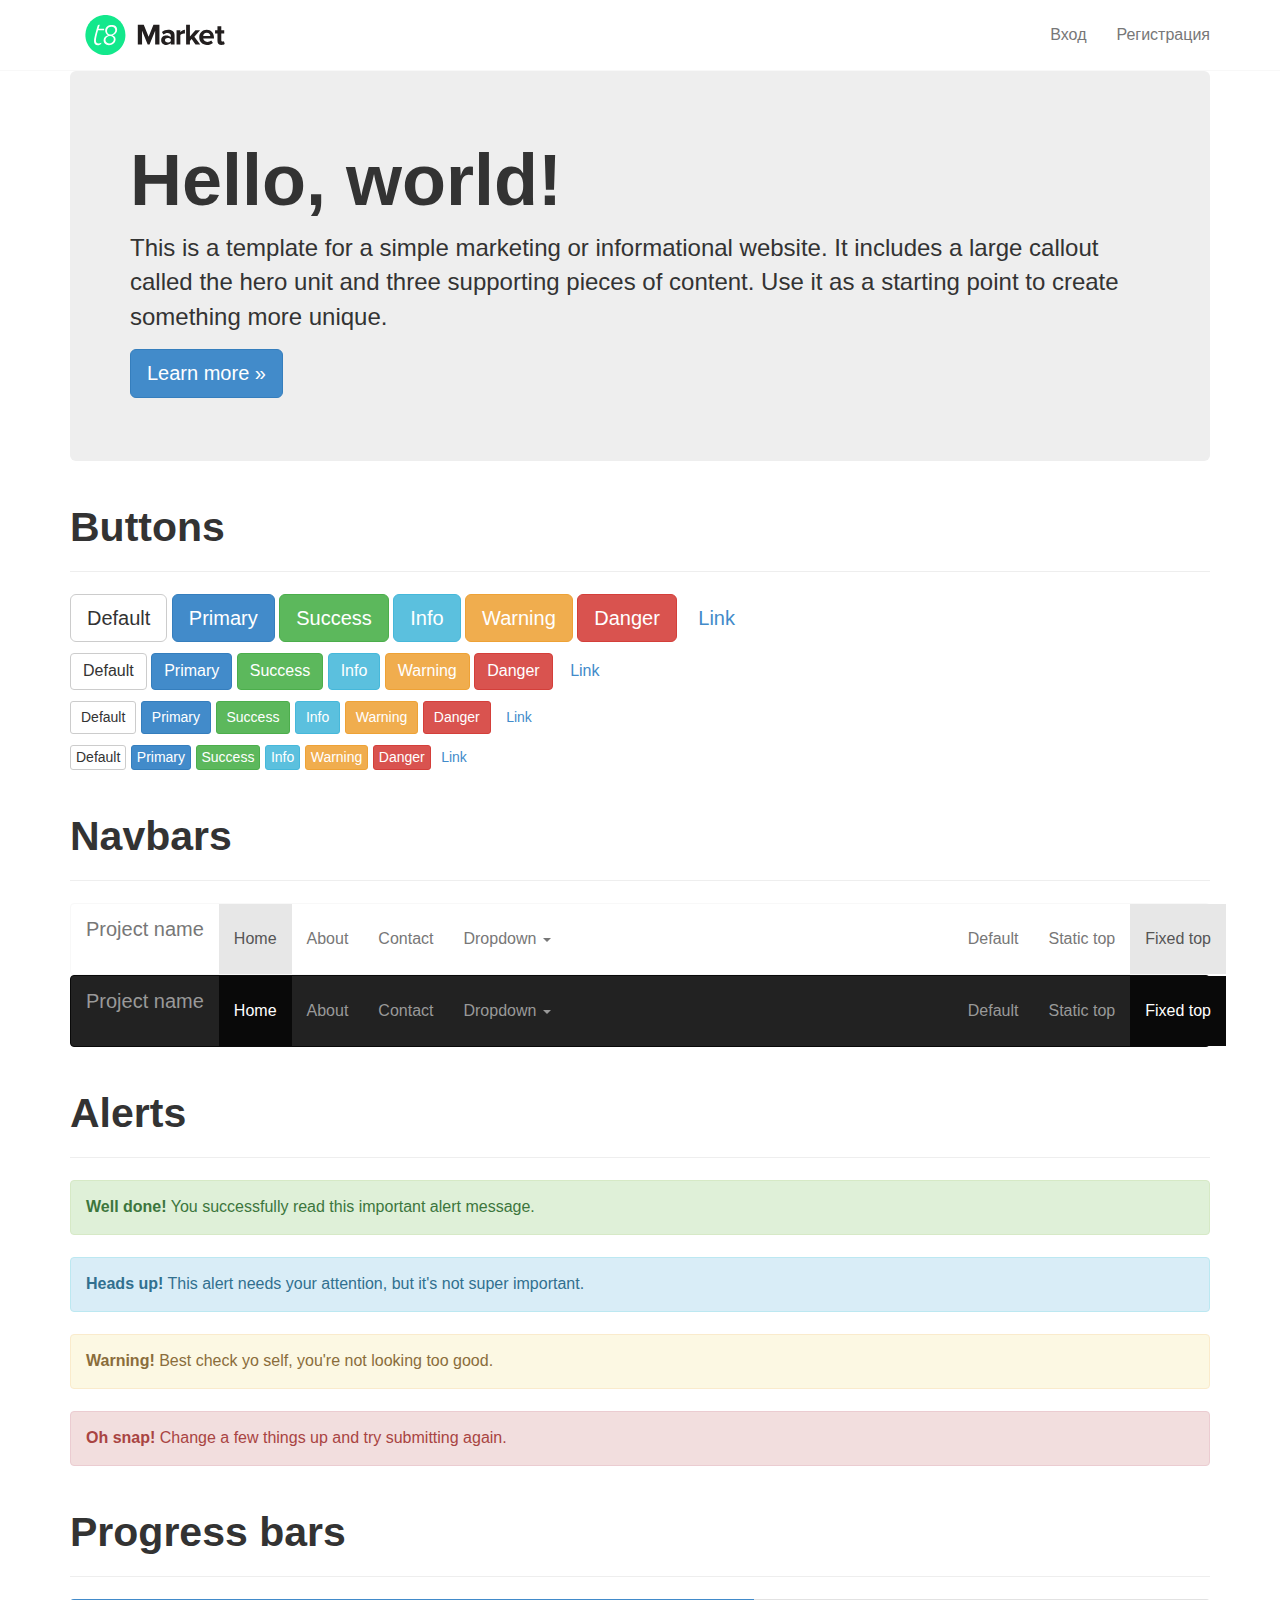
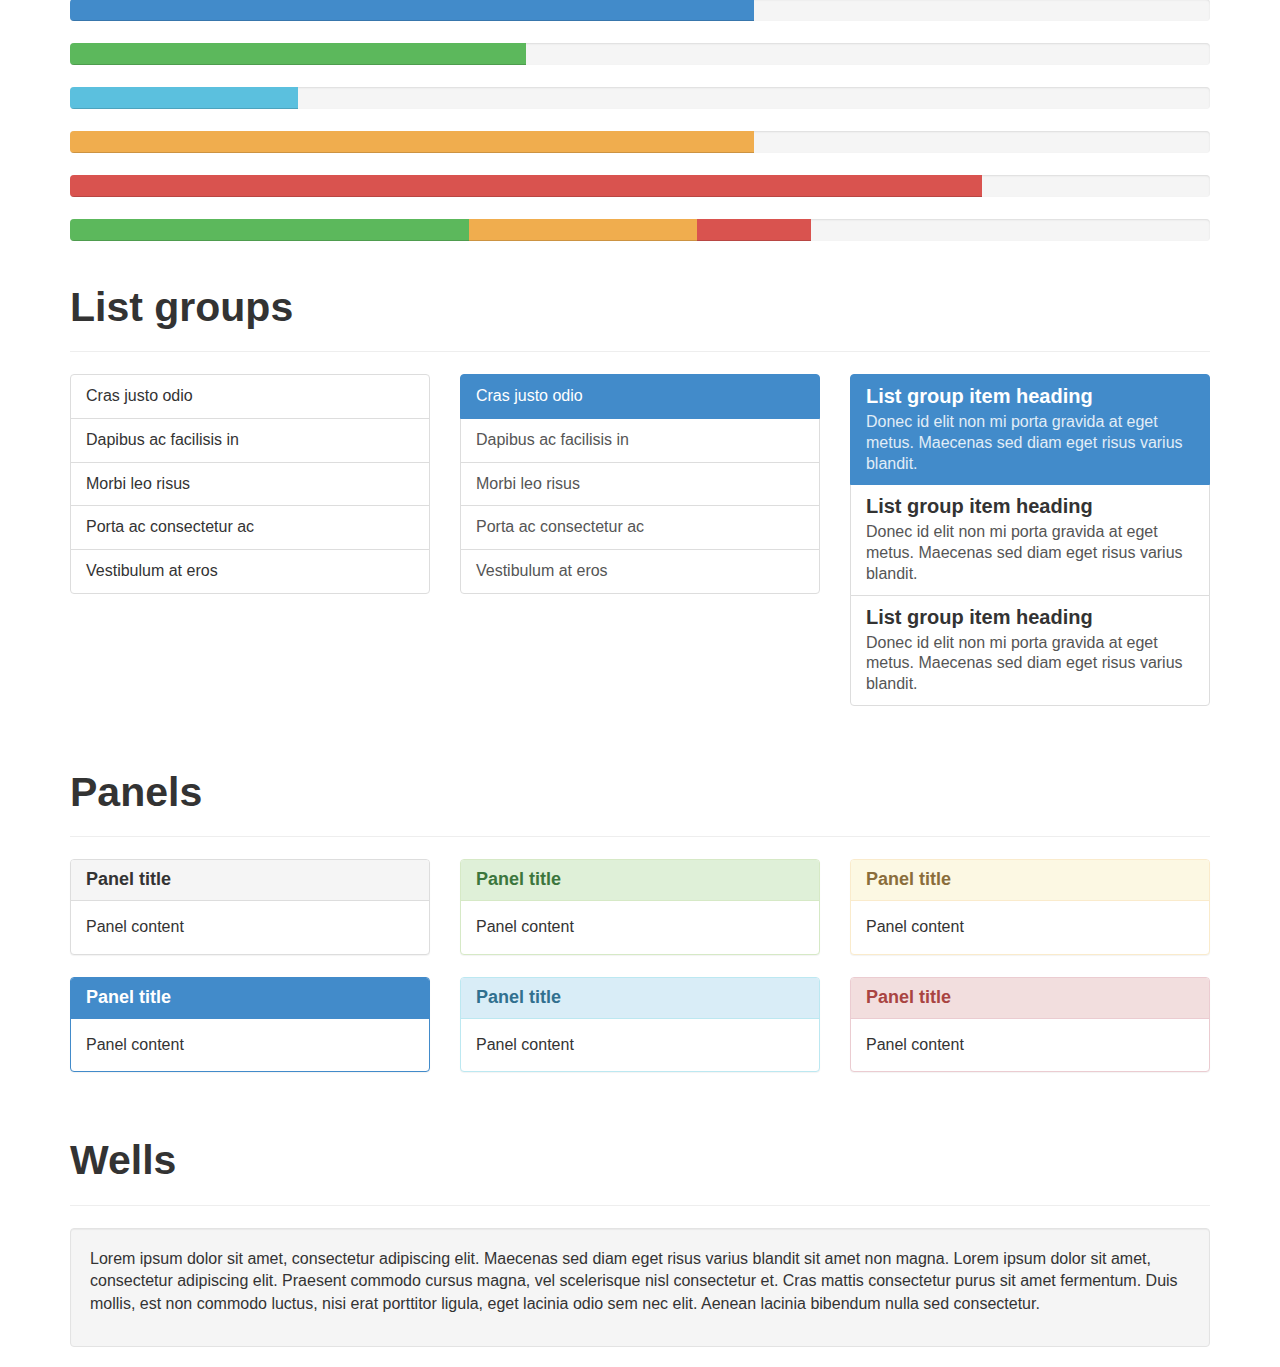
==== converted-html/example.html @ 5bd029f4 "foorer, this closes #3" ====
<!doctype html>
<html lang="ru">
    <head>
        <!-- Title block allowing child pages to override -->
        <title>Empty</title>
        <meta name="viewport" content="width=device-width, initial-scale=1.0">
        <link rel="shortcut icon" type="image/ico" href="favicon.ico" />
        <!-- Styles -->
 <!--<script src="//ajax.googleapis.com/ajax/libs/jquery/1.10.2/jquery.min.js"></script>-->
    <link href="assets/css/style.min.css" rel="stylesheet" type="text/css" media="all"/>
        <!-- Style block allowing child pages to inject their own styles -->
        
    </head>
    <body>
        <div class="navbar navbar-default navbar-static-top">
      <div class="container">
        <div class="navbar-header">
          <button type="button" class="navbar-toggle" data-toggle="collapse" data-target=".navbar-collapse">
            <span class="icon-bar"></span>
            <span class="icon-bar"></span>
            <span class="icon-bar"></span>
          </button>
          <a class="navbar-brand text-hide t8-logo" href="#">T8 Market</a>
        </div>
        <div class="navbar-collapse collapse">
          <ul class="nav navbar-nav navbar-right">
            <li><a href="#login">Вход</a></li>
            <li><a href="#register">Регистрация</a></li>
          </ul>
        </div><!--/.nav-collapse -->
      </div>
</div>

            <!-- Content block, child page inject content -->
            
	<!-- TODO: Create my project :-) -->
<div class="container">

      <!-- Main jumbotron for a primary marketing message or call to action -->
      <div class="jumbotron">
        <h1>Hello, world!</h1>
        <p>This is a template for a simple marketing or informational website. It includes a large callout called the hero unit and three supporting pieces of content. Use it as a starting point to create something more unique.</p>
        <p><a class="btn btn-primary btn-lg">Learn more &raquo;</a></p>
      </div>



      <div class="page-header">
        <h1>Buttons</h1>
      </div>
      <p>
        <button type="button" class="btn btn-lg btn-default">Default</button>
        <button type="button" class="btn btn-lg btn-primary">Primary</button>
        <button type="button" class="btn btn-lg btn-success">Success</button>
        <button type="button" class="btn btn-lg btn-info">Info</button>
        <button type="button" class="btn btn-lg btn-warning">Warning</button>
        <button type="button" class="btn btn-lg btn-danger">Danger</button>
        <button type="button" class="btn btn-lg btn-link">Link</button>
      </p>
      <p>
        <button type="button" class="btn btn-default">Default</button>
        <button type="button" class="btn btn-primary">Primary</button>
        <button type="button" class="btn btn-success">Success</button>
        <button type="button" class="btn btn-info">Info</button>
        <button type="button" class="btn btn-warning">Warning</button>
        <button type="button" class="btn btn-danger">Danger</button>
        <button type="button" class="btn btn-link">Link</button>
      </p>
      <p>
        <button type="button" class="btn btn-sm btn-default">Default</button>
        <button type="button" class="btn btn-sm btn-primary">Primary</button>
        <button type="button" class="btn btn-sm btn-success">Success</button>
        <button type="button" class="btn btn-sm btn-info">Info</button>
        <button type="button" class="btn btn-sm btn-warning">Warning</button>
        <button type="button" class="btn btn-sm btn-danger">Danger</button>
        <button type="button" class="btn btn-sm btn-link">Link</button>
      </p>
      <p>
        <button type="button" class="btn btn-xs btn-default">Default</button>
        <button type="button" class="btn btn-xs btn-primary">Primary</button>
        <button type="button" class="btn btn-xs btn-success">Success</button>
        <button type="button" class="btn btn-xs btn-info">Info</button>
        <button type="button" class="btn btn-xs btn-warning">Warning</button>
        <button type="button" class="btn btn-xs btn-danger">Danger</button>
        <button type="button" class="btn btn-xs btn-link">Link</button>
      </p>

      <div class="page-header">
        <h1>Navbars</h1>
      </div>

      <div class="navbar navbar-default">
        <div class="container">
          <div class="navbar-header">
            <button type="button" class="navbar-toggle" data-toggle="collapse" data-target=".navbar-collapse">
              <span class="icon-bar"></span>
              <span class="icon-bar"></span>
              <span class="icon-bar"></span>
            </button>
            <a class="navbar-brand" href="#">Project name</a>
          </div>
          <div class="navbar-collapse collapse">
            <ul class="nav navbar-nav">
              <li class="active"><a href="#">Home</a></li>
              <li><a href="#about">About</a></li>
              <li><a href="#contact">Contact</a></li>
              <li class="dropdown">
                <a href="#" class="dropdown-toggle" data-toggle="dropdown">Dropdown <b class="caret"></b></a>
                <ul class="dropdown-menu">
                  <li><a href="#">Action</a></li>
                  <li><a href="#">Another action</a></li>
                  <li><a href="#">Something else here</a></li>
                  <li class="divider"></li>
                  <li class="dropdown-header">Nav header</li>
                  <li><a href="#">Separated link</a></li>
                  <li><a href="#">One more separated link</a></li>
                </ul>
              </li>
            </ul>
            <ul class="nav navbar-nav navbar-right">
              <li><a href="#">Default</a></li>
              <li><a href="#">Static top</a></li>
              <li class="active"><a href="#">Fixed top</a></li>
            </ul>
          </div><!--/.nav-collapse -->
        </div>
      </div>

      <div class="navbar navbar-inverse">
        <div class="container">
          <div class="navbar-header">
            <button type="button" class="navbar-toggle" data-toggle="collapse" data-target=".navbar-collapse">
              <span class="icon-bar"></span>
              <span class="icon-bar"></span>
              <span class="icon-bar"></span>
            </button>
            <a class="navbar-brand" href="#">Project name</a>
          </div>
          <div class="navbar-collapse collapse">
            <ul class="nav navbar-nav">
              <li class="active"><a href="#">Home</a></li>
              <li><a href="#about">About</a></li>
              <li><a href="#contact">Contact</a></li>
              <li class="dropdown">
                <a href="#" class="dropdown-toggle" data-toggle="dropdown">Dropdown <b class="caret"></b></a>
                <ul class="dropdown-menu">
                  <li><a href="#">Action</a></li>
                  <li><a href="#">Another action</a></li>
                  <li><a href="#">Something else here</a></li>
                  <li class="divider"></li>
                  <li class="dropdown-header">Nav header</li>
                  <li><a href="#">Separated link</a></li>
                  <li><a href="#">One more separated link</a></li>
                </ul>
              </li>
            </ul>
            <ul class="nav navbar-nav navbar-right">
              <li><a href="#">Default</a></li>
              <li><a href="#">Static top</a></li>
              <li class="active"><a href="#">Fixed top</a></li>
            </ul>
          </div><!--/.nav-collapse -->
        </div>
      </div>



      <div class="page-header">
        <h1>Alerts</h1>
      </div>
      <div class="alert alert-success">
        <strong>Well done!</strong> You successfully read this important alert message.
      </div>
      <div class="alert alert-info">
        <strong>Heads up!</strong> This alert needs your attention, but it's not super important.
      </div>
      <div class="alert alert-warning">
        <strong>Warning!</strong> Best check yo self, you're not looking too good.
      </div>
      <div class="alert alert-danger">
        <strong>Oh snap!</strong> Change a few things up and try submitting again.
      </div>



      <div class="page-header">
        <h1>Progress bars</h1>
      </div>
      <div class="progress">
        <div class="progress-bar" role="progressbar" aria-valuenow="60" aria-valuemin="0" aria-valuemax="100" style="width: 60%;"><span class="sr-only">60% Complete</span></div>
      </div>
      <div class="progress">
        <div class="progress-bar progress-bar-success" role="progressbar" aria-valuenow="40" aria-valuemin="0" aria-valuemax="100" style="width: 40%"><span class="sr-only">40% Complete (success)</span></div>
      </div>
      <div class="progress">
        <div class="progress-bar progress-bar-info" role="progressbar" aria-valuenow="20" aria-valuemin="0" aria-valuemax="100" style="width: 20%"><span class="sr-only">20% Complete</span></div>
      </div>
      <div class="progress">
        <div class="progress-bar progress-bar-warning" role="progressbar" aria-valuenow="60" aria-valuemin="0" aria-valuemax="100" style="width: 60%"><span class="sr-only">60% Complete (warning)</span></div>
      </div>
      <div class="progress">
        <div class="progress-bar progress-bar-danger" role="progressbar" aria-valuenow="80" aria-valuemin="0" aria-valuemax="100" style="width: 80%"><span class="sr-only">80% Complete (danger)</span></div>
      </div>
      <div class="progress">
        <div class="progress-bar progress-bar-success" style="width: 35%"><span class="sr-only">35% Complete (success)</span></div>
        <div class="progress-bar progress-bar-warning" style="width: 20%"><span class="sr-only">20% Complete (warning)</span></div>
        <div class="progress-bar progress-bar-danger" style="width: 10%"><span class='sr-only'>10% Complete (danger)</span></div>
      </div>



      <div class="page-header">
        <h1>List groups</h1>
      </div>
      <div class="row">
        <div class="col-sm-4">
          <ul class="list-group">
            <li class="list-group-item">Cras justo odio</li>
            <li class="list-group-item">Dapibus ac facilisis in</li>
            <li class="list-group-item">Morbi leo risus</li>
            <li class="list-group-item">Porta ac consectetur ac</li>
            <li class="list-group-item">Vestibulum at eros</li>
          </ul>
        </div><!-- /.col-sm-4 -->
        <div class="col-sm-4">
          <div class="list-group">
            <a href="#" class="list-group-item active">
              Cras justo odio
            </a>
            <a href="#" class="list-group-item">Dapibus ac facilisis in</a>
            <a href="#" class="list-group-item">Morbi leo risus</a>
            <a href="#" class="list-group-item">Porta ac consectetur ac</a>
            <a href="#" class="list-group-item">Vestibulum at eros</a>
          </div>
        </div><!-- /.col-sm-4 -->
        <div class="col-sm-4">
          <div class="list-group">
            <a href="#" class="list-group-item active">
              <h4 class="list-group-item-heading">List group item heading</h4>
              <p class="list-group-item-text">Donec id elit non mi porta gravida at eget metus. Maecenas sed diam eget risus varius blandit.</p>
            </a>
            <a href="#" class="list-group-item">
              <h4 class="list-group-item-heading">List group item heading</h4>
              <p class="list-group-item-text">Donec id elit non mi porta gravida at eget metus. Maecenas sed diam eget risus varius blandit.</p>
            </a>
            <a href="#" class="list-group-item">
              <h4 class="list-group-item-heading">List group item heading</h4>
              <p class="list-group-item-text">Donec id elit non mi porta gravida at eget metus. Maecenas sed diam eget risus varius blandit.</p>
            </a>
          </div>
        </div><!-- /.col-sm-4 -->
      </div>



      <div class="page-header">
        <h1>Panels</h1>
      </div>
      <div class="row">
        <div class="col-sm-4">
          <div class="panel panel-default">
            <div class="panel-heading">
              <h3 class="panel-title">Panel title</h3>
            </div>
            <div class="panel-body">
              Panel content
            </div>
          </div>
          <div class="panel panel-primary">
            <div class="panel-heading">
              <h3 class="panel-title">Panel title</h3>
            </div>
            <div class="panel-body">
              Panel content
            </div>
          </div>
        </div><!-- /.col-sm-4 -->
        <div class="col-sm-4">
          <div class="panel panel-success">
            <div class="panel-heading">
              <h3 class="panel-title">Panel title</h3>
            </div>
            <div class="panel-body">
              Panel content
            </div>
          </div>
          <div class="panel panel-info">
            <div class="panel-heading">
              <h3 class="panel-title">Panel title</h3>
            </div>
            <div class="panel-body">
              Panel content
            </div>
          </div>
        </div><!-- /.col-sm-4 -->
        <div class="col-sm-4">
          <div class="panel panel-warning">
            <div class="panel-heading">
              <h3 class="panel-title">Panel title</h3>
            </div>
            <div class="panel-body">
              Panel content
            </div>
          </div>
          <div class="panel panel-danger">
            <div class="panel-heading">
              <h3 class="panel-title">Panel title</h3>
            </div>
            <div class="panel-body">
              Panel content
            </div>
          </div>
        </div><!-- /.col-sm-4 -->
      </div>



      <div class="page-header">
        <h1>Wells</h1>
      </div>
      <div class="well">
        <p>Lorem ipsum dolor sit amet, consectetur adipiscing elit. Maecenas sed diam eget risus varius blandit sit amet non magna. Lorem ipsum dolor sit amet, consectetur adipiscing elit. Praesent commodo cursus magna, vel scelerisque nisl consectetur et. Cras mattis consectetur purus sit amet fermentum. Duis mollis, est non commodo luctus, nisi erat porttitor ligula, eget lacinia odio sem nec elit. Aenean lacinia bibendum nulla sed consectetur.</p>
      </div>


    </div>


        <!-- Script block allowing child pages to inject their own scripts -->
        

        <script src="assets/js/jquery.min.js"></script>
        <script src="assets/js/bootstrap.min.js"></script>
    </body>
</html>
---- converted-html/assets/css/style.min.css ----
@charset "UTF-8";/*! normalize.css v3.0.0 | MIT License | git.io/normalize */html{-ms-text-size-adjust:100%;-webkit-text-size-adjust:100%}body{margin:0}article,aside,details,figcaption,figure,footer,header,hgroup,main,nav,section,summary{display:block}audio,canvas,progress,video{display:inline-block;vertical-align:baseline}audio:not([controls]){display:none;height:0}[hidden],template{display:none}a{background:0 0}a:active,a:hover{outline:0}b,strong{font-weight:700}dfn{font-style:italic}h1{margin:.67em 0}mark{background:#ff0;color:#000}sub,sup{font-size:75%;line-height:0;position:relative;vertical-align:baseline}sup{top:-.5em}sub{bottom:-.25em}img{border:0}svg:not(:root){overflow:hidden}hr{-moz-box-sizing:content-box;-webkit-box-sizing:content-box;box-sizing:content-box;height:0}pre{overflow:auto}code,kbd,pre,samp{font-size:1em}button,input,optgroup,select,textarea{color:inherit;font:inherit;margin:0}button{overflow:visible}button,select{text-transform:none}button,html input[type=button],input[type=reset],input[type=submit]{-webkit-appearance:button;cursor:pointer}button[disabled],html input[disabled]{cursor:default}button::-moz-focus-inner,input::-moz-focus-inner{border:0;padding:0}input[type=checkbox],input[type=radio]{-webkit-box-sizing:border-box;-moz-box-sizing:border-box;box-sizing:border-box;padding:0}input[type=number]::-webkit-inner-spin-button,input[type=number]::-webkit-outer-spin-button{height:auto}input[type=search]{-webkit-appearance:textfield}input[type=search]::-webkit-search-cancel-button,input[type=search]::-webkit-search-decoration{-webkit-appearance:none}textarea{overflow:auto}optgroup{font-weight:700}table{border-collapse:collapse;border-spacing:0}td,th{padding:0}@media print{*{text-shadow:none!important;color:#000!important;background:transparent!important;-webkit-box-shadow:none!important;box-shadow:none!important}a,a:visited{text-decoration:underline}a[href]:after{content:" (" attr(href) ")"}abbr[title]:after{content:" (" attr(title) ")"}a[href^="javascript:"]:after,a[href^="#"]:after{content:""}blockquote,pre{border:1px solid #999;page-break-inside:avoid}thead{display:table-header-group}img,tr{page-break-inside:avoid}img{max-width:100%!important}h2,h3,p{orphans:3;widows:3}h2,h3{page-break-after:avoid}select{background:#fff!important}.navbar{display:none}.table td,.table th{background-color:#fff!important}.btn>.caret,.dropup>.btn>.caret,.dropup>.t8s-lead-form__button>.caret,.dropup>.t8s-navbar-toggle>.caret,.t8s-lead-form__button>.caret,.t8s-navbar-toggle>.caret{border-top-color:#000!important}.label{border:1px solid #000}.table{border-collapse:collapse!important}.table-bordered td,.table-bordered th{border:1px solid #ddd!important}}*,:after,:before{-webkit-box-sizing:border-box;-moz-box-sizing:border-box;box-sizing:border-box}html{font-size:62.5%;-webkit-tap-highlight-color:transparent}body{font-size:16px;line-height:1.42857;color:#333;background-color:#fff}button,input,select,textarea{font-family:inherit;font-size:inherit;line-height:inherit}a{color:#428bca;text-decoration:none}a:focus,a:hover{color:#2a6496;text-decoration:underline}a:focus{outline:thin dotted;outline:5px auto -webkit-focus-ring-color;outline-offset:-2px}figure{margin:0}img{vertical-align:middle}.img-responsive{display:block;max-width:100%;height:auto}.img-rounded{border-radius:6px}.img-thumbnail{padding:4px;line-height:1.42857;background-color:#fff;border:1px solid #ddd;border-radius:4px;-webkit-transition:all .2s ease-in-out;transition:all .2s ease-in-out;display:inline-block;max-width:100%;height:auto}.img-circle{border-radius:50%}hr{margin-top:22px;margin-bottom:22px;border:0;border-top:1px solid #eee}.sr-only{position:absolute;width:1px;height:1px;margin:-1px;padding:0;overflow:hidden;clip:rect(0,0,0,0);border:0}.h1 .small,.h1 .t8s-book__author,.h1 footer,.h1 small,.h2 .small,.h2 .t8s-book__author,.h2 footer,.h2 small,.h3 .small,.h3 .t8s-book__author,.h3 footer,.h3 small,.h4 .small,.h4 .t8s-book__author,.h4 footer,.h4 small,.h5 .small,.h5 .t8s-book__author,.h5 footer,.h5 small,.h6 .small,.h6 .t8s-book__author,.h6 footer,.h6 small,h1 .small,h1 .t8s-book__author,h1 footer,h1 small,h2 .small,h2 .t8s-book__author,h2 footer,h2 small,h3 .small,h3 .t8s-book__author,h3 footer,h3 small,h4 .small,h4 .t8s-book__author,h4 footer,h4 small,h5 .small,h5 .t8s-book__author,h5 footer,h5 small,h6 .small,h6 .t8s-book__author,h6 footer,h6 small{font-weight:400;line-height:1;color:#999}.h1,.h2,.h3,h1,h2,h3{margin-top:22px;margin-bottom:11px}.h1 .small,.h1 .t8s-book__author,.h1 footer,.h1 small,.h2 .small,.h2 .t8s-book__author,.h2 footer,.h2 small,.h3 .small,.h3 .t8s-book__author,.h3 footer,.h3 small,h1 .small,h1 .t8s-book__author,h1 footer,h1 small,h2 .small,h2 .t8s-book__author,h2 footer,h2 small,h3 .small,h3 .t8s-book__author,h3 footer,h3 small{font-size:65%}.h4,.h5,.h6,h4,h5,h6{margin-top:11px;margin-bottom:11px}.h4 .small,.h4 .t8s-book__author,.h4 footer,.h4 small,.h5 .small,.h5 .t8s-book__author,.h5 footer,.h5 small,.h6 .small,.h6 .t8s-book__author,.h6 footer,.h6 small,h4 .small,h4 .t8s-book__author,h4 footer,h4 small,h5 .small,h5 .t8s-book__author,h5 footer,h5 small,h6 .small,h6 .t8s-book__author,h6 footer,h6 small{font-size:75%}.h1,h1{font-size:41px}.h2,h2{font-size:34px}.h3,h3{font-size:28px}.h4,h4{font-size:20px}.h5,h5{font-size:16px}.h6,h6{font-size:14px}p{margin:0 0 11px}.lead{margin-bottom:22px;font-size:18px;font-weight:200;line-height:1.4}@media (min-width:768px){.lead{font-size:24px}}.small,.t8s-book__author,footer,small{font-size:85%}cite{font-style:normal}.text-left{text-align:left}.text-right{text-align:right}.t8s-author,.text-center{text-align:center}.text-justify{text-align:justify}.text-muted{color:#999}.text-primary{color:#428bca}a.text-primary:hover{color:#3071a9}.text-success{color:#3c763d}a.text-success:hover{color:#2b542c}.text-info{color:#31708f}a.text-info:hover{color:#245269}.text-warning{color:#8a6d3b}a.text-warning:hover{color:#66512c}.text-danger{color:#a94442}a.text-danger:hover{color:#843534}.bg-primary{color:#fff;background-color:#428bca}a.bg-primary:hover{background-color:#3071a9}.bg-success{background-color:#dff0d8}a.bg-success:hover{background-color:#c1e2b3}.bg-info{background-color:#d9edf7}a.bg-info:hover{background-color:#afd9ee}.bg-warning{background-color:#fcf8e3}a.bg-warning:hover{background-color:#f7ecb5}.bg-danger{background-color:#f2dede}a.bg-danger:hover{background-color:#e4b9b9}.page-header{padding-bottom:10px;margin:44px 0 22px;border-bottom:1px solid #eee}ol,ul{margin-top:0;margin-bottom:11px}ol ol,ol ul,ul ol,ul ul{margin-bottom:0}.list-inline,.list-unstyled{padding-left:0;list-style:none}.list-inline>li{display:inline-block;padding-left:5px;padding-right:5px}.list-inline>li:first-child{padding-left:0}dl{margin-top:0;margin-bottom:22px}dd,dt{line-height:1.42857}dt{font-weight:700}dd{margin-left:0}@media (min-width:768px){.dl-horizontal dt{float:left;width:160px;clear:left;text-align:right;overflow:hidden;text-overflow:ellipsis;white-space:nowrap}.dl-horizontal dd{margin-left:180px}.dl-horizontal dd:after,.dl-horizontal dd:before{content:" ";display:table}.dl-horizontal dd:after{clear:both}}abbr[data-original-title],abbr[title]{cursor:help;border-bottom:1px dotted #999}.initialism{font-size:90%;text-transform:uppercase}blockquote{padding:11px 22px;margin:0 0 22px;font-size:20px;border-left:5px solid #eee}blockquote ol:last-child,blockquote p:last-child,blockquote ul:last-child{margin-bottom:0}blockquote .small,blockquote .t8s-book__author,blockquote footer,blockquote small{display:block;font-size:80%;line-height:1.42857;color:#999}blockquote .small:before,blockquote .t8s-book__author:before,blockquote footer:before,blockquote small:before{content:'\2014 \00A0'}.blockquote-reverse,blockquote.pull-right{padding-right:15px;padding-left:0;border-right:5px solid #eee;border-left:0;text-align:right}.blockquote-reverse .small:before,.blockquote-reverse .t8s-book__author:before,.blockquote-reverse footer:before,.blockquote-reverse small:before,blockquote.pull-right .small:before,blockquote.pull-right .t8s-book__author:before,blockquote.pull-right footer:before,blockquote.pull-right small:before{content:''}.blockquote-reverse .small:after,.blockquote-reverse .t8s-book__author:after,.blockquote-reverse footer:after,.blockquote-reverse small:after,blockquote.pull-right .small:after,blockquote.pull-right .t8s-book__author:after,blockquote.pull-right footer:after,blockquote.pull-right small:after{content:'\00A0 \2014'}blockquote:after,blockquote:before{content:""}address{margin-bottom:22px;font-style:normal;line-height:1.42857}code,kbd,pre,samp{font-family:Menlo,Monaco,Consolas,"Courier New",monospace}code{padding:2px 4px;font-size:90%;color:#c7254e;background-color:#f9f2f4;white-space:nowrap;border-radius:4px}kbd{padding:2px 4px;font-size:90%;color:#fff;background-color:#333;border-radius:3px;-webkit-box-shadow:inset 0 -1px 0 rgba(0,0,0,.25);box-shadow:inset 0 -1px 0 rgba(0,0,0,.25)}pre{display:block;padding:10.5px;margin:0 0 11px;font-size:15px;line-height:1.42857;word-break:break-all;word-wrap:break-word;color:#333;background-color:#f5f5f5;border:1px solid #ccc;border-radius:4px}pre code{padding:0;font-size:inherit;color:inherit;white-space:pre-wrap;background-color:transparent;border-radius:0}.pre-scrollable{max-height:340px;overflow-y:scroll}.container,.s-contact,.s-control,.s-features{margin-right:auto;margin-left:auto;padding-left:15px;padding-right:15px}.container:after,.container:before,.s-contact:after,.s-contact:before,.s-control:after,.s-control:before,.s-features:after,.s-features:before{content:" ";display:table}.container:after,.s-contact:after,.s-control:after,.s-features:after{clear:both}@media (min-width:768px){.container,.s-contact,.s-control,.s-features{width:750px}}@media (min-width:992px){.container,.s-contact,.s-control,.s-features{width:970px}}@media (min-width:1200px){.container,.s-contact,.s-control,.s-features{width:1170px}}.container-fluid{margin-right:auto;margin-left:auto;padding-left:15px;padding-right:15px}.container-fluid:after,.container-fluid:before{content:" ";display:table}.container-fluid:after{clear:both}.row,.s-advantages__row,.s-features__row{margin-left:-15px;margin-right:-15px}.row:after,.row:before,.s-advantages__row:after,.s-advantages__row:before,.s-features__row:after,.s-features__row:before{content:" ";display:table}.row:after,.s-advantages__row:after,.s-features__row:after{clear:both}.col-lg-1,.col-lg-10,.col-lg-11,.col-lg-12,.col-lg-2,.col-lg-3,.col-lg-4,.col-lg-5,.col-lg-6,.col-lg-7,.col-lg-8,.col-lg-9,.col-md-1,.col-md-10,.col-md-11,.col-md-12,.col-md-2,.col-md-3,.col-md-4,.col-md-5,.col-md-6,.col-md-7,.col-md-8,.col-md-9,.col-sm-1,.col-sm-10,.col-sm-11,.col-sm-12,.col-sm-2,.col-sm-3,.col-sm-4,.col-sm-5,.col-sm-6,.col-sm-7,.col-sm-8,.col-sm-9,.col-xs-1,.col-xs-10,.col-xs-11,.col-xs-12,.col-xs-2,.col-xs-3,.col-xs-4,.col-xs-5,.col-xs-6,.col-xs-7,.col-xs-8,.col-xs-9,.s-control__feature,.s-features__item{position:relative;min-height:1px;padding-left:15px;padding-right:15px}.col-xs-1,.col-xs-10,.col-xs-11,.col-xs-12,.col-xs-2,.col-xs-3,.col-xs-4,.col-xs-5,.col-xs-6,.col-xs-7,.col-xs-8,.col-xs-9{float:left}.col-xs-1{width:8.33333%}.col-xs-2{width:16.66667%}.col-xs-3{width:25%}.col-xs-4{width:33.33333%}.col-xs-5{width:41.66667%}.col-xs-6{width:50%}.col-xs-7{width:58.33333%}.col-xs-8{width:66.66667%}.col-xs-9{width:75%}.col-xs-10{width:83.33333%}.col-xs-11{width:91.66667%}.col-xs-12{width:100%}.col-xs-pull-0{right:0}.col-xs-pull-1{right:8.33333%}.col-xs-pull-2{right:16.66667%}.col-xs-pull-3{right:25%}.col-xs-pull-4{right:33.33333%}.col-xs-pull-5{right:41.66667%}.col-xs-pull-6{right:50%}.col-xs-pull-7{right:58.33333%}.col-xs-pull-8{right:66.66667%}.col-xs-pull-9{right:75%}.col-xs-pull-10{right:83.33333%}.col-xs-pull-11{right:91.66667%}.col-xs-pull-12{right:100%}.col-xs-push-0{left:0}.col-xs-push-1{left:8.33333%}.col-xs-push-2{left:16.66667%}.col-xs-push-3{left:25%}.col-xs-push-4{left:33.33333%}.col-xs-push-5{left:41.66667%}.col-xs-push-6{left:50%}.col-xs-push-7{left:58.33333%}.col-xs-push-8{left:66.66667%}.col-xs-push-9{left:75%}.col-xs-push-10{left:83.33333%}.col-xs-push-11{left:91.66667%}.col-xs-push-12{left:100%}.col-xs-offset-0{margin-left:0}.col-xs-offset-1{margin-left:8.33333%}.col-xs-offset-2{margin-left:16.66667%}.col-xs-offset-3{margin-left:25%}.col-xs-offset-4{margin-left:33.33333%}.col-xs-offset-5{margin-left:41.66667%}.col-xs-offset-6{margin-left:50%}.col-xs-offset-7{margin-left:58.33333%}.col-xs-offset-8{margin-left:66.66667%}.col-xs-offset-9{margin-left:75%}.col-xs-offset-10{margin-left:83.33333%}.col-xs-offset-11{margin-left:91.66667%}.col-xs-offset-12{margin-left:100%}@media (min-width:768px){.col-sm-1,.col-sm-10,.col-sm-11,.col-sm-12,.col-sm-2,.col-sm-3,.col-sm-4,.col-sm-5,.col-sm-6,.col-sm-7,.col-sm-8,.col-sm-9,.s-features__item{float:left}.col-sm-1{width:8.33333%}.col-sm-2{width:16.66667%}.col-sm-3{width:25%}.col-sm-4{width:33.33333%}.col-sm-5{width:41.66667%}.col-sm-6,.s-features__item{width:50%}.col-sm-7{width:58.33333%}.col-sm-8{width:66.66667%}.col-sm-9{width:75%}.col-sm-10{width:83.33333%}.col-sm-11{width:91.66667%}.col-sm-12{width:100%}.col-sm-pull-0{right:0}.col-sm-pull-1{right:8.33333%}.col-sm-pull-2{right:16.66667%}.col-sm-pull-3{right:25%}.col-sm-pull-4{right:33.33333%}.col-sm-pull-5{right:41.66667%}.col-sm-pull-6{right:50%}.col-sm-pull-7{right:58.33333%}.col-sm-pull-8{right:66.66667%}.col-sm-pull-9{right:75%}.col-sm-pull-10{right:83.33333%}.col-sm-pull-11{right:91.66667%}.col-sm-pull-12{right:100%}.col-sm-push-0{left:0}.col-sm-push-1{left:8.33333%}.col-sm-push-2{left:16.66667%}.col-sm-push-3{left:25%}.col-sm-push-4{left:33.33333%}.col-sm-push-5{left:41.66667%}.col-sm-push-6{left:50%}.col-sm-push-7{left:58.33333%}.col-sm-push-8{left:66.66667%}.col-sm-push-9{left:75%}.col-sm-push-10{left:83.33333%}.col-sm-push-11{left:91.66667%}.col-sm-push-12{left:100%}.col-sm-offset-0{margin-left:0}.col-sm-offset-1{margin-left:8.33333%}.col-sm-offset-2{margin-left:16.66667%}.col-sm-offset-3{margin-left:25%}.col-sm-offset-4{margin-left:33.33333%}.col-sm-offset-5{margin-left:41.66667%}.col-sm-offset-6{margin-left:50%}.col-sm-offset-7{margin-left:58.33333%}.col-sm-offset-8{margin-left:66.66667%}.col-sm-offset-9{margin-left:75%}.col-sm-offset-10{margin-left:83.33333%}.col-sm-offset-11{margin-left:91.66667%}.col-sm-offset-12{margin-left:100%}}@media (min-width:992px){.col-md-1,.col-md-10,.col-md-11,.col-md-12,.col-md-2,.col-md-3,.col-md-4,.col-md-5,.col-md-6,.col-md-7,.col-md-8,.col-md-9,.s-control__feature,.s-features__item{float:left}.col-md-1{width:8.33333%}.col-md-2{width:16.66667%}.col-md-3{width:25%}.col-md-4,.s-features__item{width:33.33333%}.col-md-5{width:41.66667%}.col-md-6,.s-control__feature{width:50%}.col-md-7{width:58.33333%}.col-md-8{width:66.66667%}.col-md-9{width:75%}.col-md-10{width:83.33333%}.col-md-11{width:91.66667%}.col-md-12{width:100%}.col-md-pull-0{right:0}.col-md-pull-1{right:8.33333%}.col-md-pull-2{right:16.66667%}.col-md-pull-3{right:25%}.col-md-pull-4{right:33.33333%}.col-md-pull-5{right:41.66667%}.col-md-pull-6{right:50%}.col-md-pull-7{right:58.33333%}.col-md-pull-8{right:66.66667%}.col-md-pull-9{right:75%}.col-md-pull-10{right:83.33333%}.col-md-pull-11{right:91.66667%}.col-md-pull-12{right:100%}.col-md-push-0{left:0}.col-md-push-1{left:8.33333%}.col-md-push-2{left:16.66667%}.col-md-push-3{left:25%}.col-md-push-4{left:33.33333%}.col-md-push-5{left:41.66667%}.col-md-push-6{left:50%}.col-md-push-7{left:58.33333%}.col-md-push-8{left:66.66667%}.col-md-push-9{left:75%}.col-md-push-10{left:83.33333%}.col-md-push-11{left:91.66667%}.col-md-push-12{left:100%}.col-md-offset-0{margin-left:0}.col-md-offset-1{margin-left:8.33333%}.col-md-offset-2{margin-left:16.66667%}.col-md-offset-3{margin-left:25%}.col-md-offset-4{margin-left:33.33333%}.col-md-offset-5{margin-left:41.66667%}.col-md-offset-6{margin-left:50%}.col-md-offset-7{margin-left:58.33333%}.col-md-offset-8{margin-left:66.66667%}.col-md-offset-9{margin-left:75%}.col-md-offset-10{margin-left:83.33333%}.col-md-offset-11{margin-left:91.66667%}.col-md-offset-12{margin-left:100%}}@media (min-width:1200px){.col-lg-1,.col-lg-10,.col-lg-11,.col-lg-12,.col-lg-2,.col-lg-3,.col-lg-4,.col-lg-5,.col-lg-6,.col-lg-7,.col-lg-8,.col-lg-9{float:left}.col-lg-1{width:8.33333%}.col-lg-2{width:16.66667%}.col-lg-3{width:25%}.col-lg-4{width:33.33333%}.col-lg-5{width:41.66667%}.col-lg-6{width:50%}.col-lg-7{width:58.33333%}.col-lg-8{width:66.66667%}.col-lg-9{width:75%}.col-lg-10{width:83.33333%}.col-lg-11{width:91.66667%}.col-lg-12{width:100%}.col-lg-pull-0{right:0}.col-lg-pull-1{right:8.33333%}.col-lg-pull-2{right:16.66667%}.col-lg-pull-3{right:25%}.col-lg-pull-4{right:33.33333%}.col-lg-pull-5{right:41.66667%}.col-lg-pull-6{right:50%}.col-lg-pull-7{right:58.33333%}.col-lg-pull-8{right:66.66667%}.col-lg-pull-9{right:75%}.col-lg-pull-10{right:83.33333%}.col-lg-pull-11{right:91.66667%}.col-lg-pull-12{right:100%}.col-lg-push-0{left:0}.col-lg-push-1{left:8.33333%}.col-lg-push-2{left:16.66667%}.col-lg-push-3{left:25%}.col-lg-push-4{left:33.33333%}.col-lg-push-5{left:41.66667%}.col-lg-push-6{left:50%}.col-lg-push-7{left:58.33333%}.col-lg-push-8{left:66.66667%}.col-lg-push-9{left:75%}.col-lg-push-10{left:83.33333%}.col-lg-push-11{left:91.66667%}.col-lg-push-12{left:100%}.col-lg-offset-0{margin-left:0}.col-lg-offset-1{margin-left:8.33333%}.col-lg-offset-2{margin-left:16.66667%}.col-lg-offset-3{margin-left:25%}.col-lg-offset-4{margin-left:33.33333%}.col-lg-offset-5{margin-left:41.66667%}.col-lg-offset-6{margin-left:50%}.col-lg-offset-7{margin-left:58.33333%}.col-lg-offset-8{margin-left:66.66667%}.col-lg-offset-9{margin-left:75%}.col-lg-offset-10{margin-left:83.33333%}.col-lg-offset-11{margin-left:91.66667%}.col-lg-offset-12{margin-left:100%}}table{max-width:100%;background-color:transparent}th{text-align:left}.table{width:100%;margin-bottom:22px}.table>tbody>tr>td,.table>tbody>tr>th,.table>tfoot>tr>td,.table>tfoot>tr>th,.table>thead>tr>td,.table>thead>tr>th{padding:8px;line-height:1.42857;vertical-align:top;border-top:1px solid #ddd}.table>thead>tr>th{vertical-align:bottom;border-bottom:2px solid #ddd}.table>caption+thead>tr:first-child>td,.table>caption+thead>tr:first-child>th,.table>colgroup+thead>tr:first-child>td,.table>colgroup+thead>tr:first-child>th,.table>thead:first-child>tr:first-child>td,.table>thead:first-child>tr:first-child>th{border-top:0}.table>tbody+tbody{border-top:2px solid #ddd}.table .table{background-color:#fff}.table-condensed>tbody>tr>td,.table-condensed>tbody>tr>th,.table-condensed>tfoot>tr>td,.table-condensed>tfoot>tr>th,.table-condensed>thead>tr>td,.table-condensed>thead>tr>th{padding:5px}.table-bordered,.table-bordered>tbody>tr>td,.table-bordered>tbody>tr>th,.table-bordered>tfoot>tr>td,.table-bordered>tfoot>tr>th,.table-bordered>thead>tr>td,.table-bordered>thead>tr>th{border:1px solid #ddd}.table-bordered>thead>tr>td,.table-bordered>thead>tr>th{border-bottom-width:2px}.table-striped>tbody>tr:nth-child(odd)>td,.table-striped>tbody>tr:nth-child(odd)>th{background-color:#f9f9f9}.table-hover>tbody>tr:hover>td,.table-hover>tbody>tr:hover>th{background-color:#f5f5f5}table col[class*=col-]{position:static;float:none;display:table-column}table td[class*=col-],table th[class*=col-]{position:static;float:none;display:table-cell}.table>tbody>tr.active>td,.table>tbody>tr.active>th,.table>tbody>tr>td.active,.table>tbody>tr>th.active,.table>tfoot>tr.active>td,.table>tfoot>tr.active>th,.table>tfoot>tr>td.active,.table>tfoot>tr>th.active,.table>thead>tr.active>td,.table>thead>tr.active>th,.table>thead>tr>td.active,.table>thead>tr>th.active{background-color:#f5f5f5}.table-hover>tbody>tr.active:hover>td,.table-hover>tbody>tr.active:hover>th,.table-hover>tbody>tr>td.active:hover,.table-hover>tbody>tr>th.active:hover{background-color:#e8e8e8}.table>tbody>tr.success>td,.table>tbody>tr.success>th,.table>tbody>tr>td.success,.table>tbody>tr>th.success,.table>tfoot>tr.success>td,.table>tfoot>tr.success>th,.table>tfoot>tr>td.success,.table>tfoot>tr>th.success,.table>thead>tr.success>td,.table>thead>tr.success>th,.table>thead>tr>td.success,.table>thead>tr>th.success{background-color:#dff0d8}.table-hover>tbody>tr.success:hover>td,.table-hover>tbody>tr.success:hover>th,.table-hover>tbody>tr>td.success:hover,.table-hover>tbody>tr>th.success:hover{background-color:#d0e9c6}.table>tbody>tr.info>td,.table>tbody>tr.info>th,.table>tbody>tr>td.info,.table>tbody>tr>th.info,.table>tfoot>tr.info>td,.table>tfoot>tr.info>th,.table>tfoot>tr>td.info,.table>tfoot>tr>th.info,.table>thead>tr.info>td,.table>thead>tr.info>th,.table>thead>tr>td.info,.table>thead>tr>th.info{background-color:#d9edf7}.table-hover>tbody>tr.info:hover>td,.table-hover>tbody>tr.info:hover>th,.table-hover>tbody>tr>td.info:hover,.table-hover>tbody>tr>th.info:hover{background-color:#c4e3f3}.table>tbody>tr.warning>td,.table>tbody>tr.warning>th,.table>tbody>tr>td.warning,.table>tbody>tr>th.warning,.table>tfoot>tr.warning>td,.table>tfoot>tr.warning>th,.table>tfoot>tr>td.warning,.table>tfoot>tr>th.warning,.table>thead>tr.warning>td,.table>thead>tr.warning>th,.table>thead>tr>td.warning,.table>thead>tr>th.warning{background-color:#fcf8e3}.table-hover>tbody>tr.warning:hover>td,.table-hover>tbody>tr.warning:hover>th,.table-hover>tbody>tr>td.warning:hover,.table-hover>tbody>tr>th.warning:hover{background-color:#faf2cc}.table>tbody>tr.danger>td,.table>tbody>tr.danger>th,.table>tbody>tr>td.danger,.table>tbody>tr>th.danger,.table>tfoot>tr.danger>td,.table>tfoot>tr.danger>th,.table>tfoot>tr>td.danger,.table>tfoot>tr>th.danger,.table>thead>tr.danger>td,.table>thead>tr.danger>th,.table>thead>tr>td.danger,.table>thead>tr>th.danger{background-color:#f2dede}.table-hover>tbody>tr.danger:hover>td,.table-hover>tbody>tr.danger:hover>th,.table-hover>tbody>tr>td.danger:hover,.table-hover>tbody>tr>th.danger:hover{background-color:#ebcccc}@media (max-width:767px){.table-responsive{width:100%;margin-bottom:16.5px;overflow-y:hidden;overflow-x:scroll;-ms-overflow-style:-ms-autohiding-scrollbar;border:1px solid #ddd;-webkit-overflow-scrolling:touch}.table-responsive>.table{margin-bottom:0}.table-responsive>.table>tbody>tr>td,.table-responsive>.table>tbody>tr>th,.table-responsive>.table>tfoot>tr>td,.table-responsive>.table>tfoot>tr>th,.table-responsive>.table>thead>tr>td,.table-responsive>.table>thead>tr>th{white-space:nowrap}.table-responsive>.table-bordered{border:0}.table-responsive>.table-bordered>tbody>tr>td:first-child,.table-responsive>.table-bordered>tbody>tr>th:first-child,.table-responsive>.table-bordered>tfoot>tr>td:first-child,.table-responsive>.table-bordered>tfoot>tr>th:first-child,.table-responsive>.table-bordered>thead>tr>td:first-child,.table-responsive>.table-bordered>thead>tr>th:first-child{border-left:0}.table-responsive>.table-bordered>tbody>tr>td:last-child,.table-responsive>.table-bordered>tbody>tr>th:last-child,.table-responsive>.table-bordered>tfoot>tr>td:last-child,.table-responsive>.table-bordered>tfoot>tr>th:last-child,.table-responsive>.table-bordered>thead>tr>td:last-child,.table-responsive>.table-bordered>thead>tr>th:last-child{border-right:0}.table-responsive>.table-bordered>tbody>tr:last-child>td,.table-responsive>.table-bordered>tbody>tr:last-child>th,.table-responsive>.table-bordered>tfoot>tr:last-child>td,.table-responsive>.table-bordered>tfoot>tr:last-child>th{border-bottom:0}}fieldset{padding:0;margin:0;border:0;min-width:0}legend{display:block;width:100%;padding:0;margin-bottom:22px;font-size:24px;line-height:inherit;color:#333;border:0;border-bottom:1px solid #e5e5e5}label{display:inline-block;margin-bottom:5px;font-weight:700}input[type=search]{-webkit-box-sizing:border-box;-moz-box-sizing:border-box;box-sizing:border-box}input[type=checkbox],input[type=radio]{margin:4px 0 0;line-height:normal}input[type=file]{display:block}input[type=range]{display:block;width:100%}select[multiple],select[size]{height:auto}input[type=checkbox]:focus,input[type=file]:focus,input[type=radio]:focus{outline:thin dotted;outline:5px auto -webkit-focus-ring-color;outline-offset:-2px}output{display:block;padding-top:7px;font-size:16px;line-height:1.42857;color:#555}.form-control{display:block;width:100%;height:36px;padding:6px 12px;font-size:16px;line-height:1.42857;color:#555;background-color:#fff;background-image:none;border:1px solid #ccc;border-radius:4px;-webkit-box-shadow:inset 0 1px 1px rgba(0,0,0,.075);box-shadow:inset 0 1px 1px rgba(0,0,0,.075);-webkit-transition:border-color ease-in-out .15s,-webkit-box-shadow ease-in-out .15s;transition:border-color ease-in-out .15s,box-shadow ease-in-out .15s}.form-control:focus{border-color:#66afe9;outline:0;-webkit-box-shadow:inset 0 1px 1px rgba(0,0,0,.075),0 0 8px rgba(102,175,233,.6);box-shadow:inset 0 1px 1px rgba(0,0,0,.075),0 0 8px rgba(102,175,233,.6)}.form-control:-moz-placeholder{color:#999}.form-control::-moz-placeholder{color:#999;opacity:1}.form-control:-ms-input-placeholder{color:#999}.form-control::-webkit-input-placeholder{color:#999}.form-control[disabled],.form-control[readonly],fieldset[disabled] .form-control{cursor:not-allowed;background-color:#eee;opacity:1}textarea.form-control{height:auto}input[type=date]{line-height:36px}.form-group{margin-bottom:15px}.checkbox,.radio{display:block;min-height:22px;margin-top:10px;margin-bottom:10px;padding-left:20px}.checkbox label,.radio label{display:inline;font-weight:400;cursor:pointer}.checkbox input[type=checkbox],.checkbox-inline input[type=checkbox],.radio input[type=radio],.radio-inline input[type=radio]{float:left;margin-left:-20px}.checkbox+.checkbox,.radio+.radio{margin-top:-5px}.checkbox-inline,.radio-inline{display:inline-block;padding-left:20px;margin-bottom:0;vertical-align:middle;font-weight:400;cursor:pointer}.checkbox-inline+.checkbox-inline,.radio-inline+.radio-inline{margin-top:0;margin-left:10px}.checkbox-inline[disabled],.checkbox[disabled],.radio-inline[disabled],.radio[disabled],fieldset[disabled] .checkbox,fieldset[disabled] .checkbox-inline,fieldset[disabled] .radio,fieldset[disabled] .radio-inline,fieldset[disabled] input[type=checkbox],fieldset[disabled] input[type=radio],input[type=checkbox][disabled],input[type=radio][disabled]{cursor:not-allowed}.input-group-sm>.form-control,.input-group-sm>.input-group-addon,.input-group-sm>.input-group-btn>.btn,.input-group-sm>.input-group-btn>.t8s-lead-form__button,.input-group-sm>.input-group-btn>.t8s-navbar-toggle,.input-sm{height:33px;padding:5px 10px;font-size:14px;line-height:1.5;border-radius:3px}.input-group-sm>.input-group-btn>select.btn,.input-group-sm>.input-group-btn>select.t8s-lead-form__button,.input-group-sm>.input-group-btn>select.t8s-navbar-toggle,.input-group-sm>select.form-control,.input-group-sm>select.input-group-addon,select.input-sm{height:33px;line-height:33px}.input-group-sm>.input-group-btn>select[multiple].btn,.input-group-sm>.input-group-btn>select[multiple].t8s-lead-form__button,.input-group-sm>.input-group-btn>select[multiple].t8s-navbar-toggle,.input-group-sm>.input-group-btn>textarea.btn,.input-group-sm>.input-group-btn>textarea.t8s-lead-form__button,.input-group-sm>.input-group-btn>textarea.t8s-navbar-toggle,.input-group-sm>select[multiple].form-control,.input-group-sm>select[multiple].input-group-addon,.input-group-sm>textarea.form-control,.input-group-sm>textarea.input-group-addon,select[multiple].input-sm,textarea.input-sm{height:auto}.input-group-lg>.form-control,.input-group-lg>.input-group-addon,.input-group-lg>.input-group-btn>.btn,.input-group-lg>.input-group-btn>.t8s-lead-form__button,.input-group-lg>.input-group-btn>.t8s-navbar-toggle,.input-lg{height:49px;padding:10px 16px;font-size:20px;line-height:1.33;border-radius:6px}.input-group-lg>.input-group-btn>select.btn,.input-group-lg>.input-group-btn>select.t8s-lead-form__button,.input-group-lg>.input-group-btn>select.t8s-navbar-toggle,.input-group-lg>select.form-control,.input-group-lg>select.input-group-addon,select.input-lg{height:49px;line-height:49px}.input-group-lg>.input-group-btn>select[multiple].btn,.input-group-lg>.input-group-btn>select[multiple].t8s-lead-form__button,.input-group-lg>.input-group-btn>select[multiple].t8s-navbar-toggle,.input-group-lg>.input-group-btn>textarea.btn,.input-group-lg>.input-group-btn>textarea.t8s-lead-form__button,.input-group-lg>.input-group-btn>textarea.t8s-navbar-toggle,.input-group-lg>select[multiple].form-control,.input-group-lg>select[multiple].input-group-addon,.input-group-lg>textarea.form-control,.input-group-lg>textarea.input-group-addon,select[multiple].input-lg,textarea.input-lg{height:auto}.has-feedback{position:relative}.has-feedback .form-control{padding-right:45px}.has-feedback .form-control-feedback{position:absolute;top:27px;right:0;display:block;width:36px;height:36px;line-height:36px;text-align:center}.has-success .checkbox,.has-success .checkbox-inline,.has-success .control-label,.has-success .help-block,.has-success .radio,.has-success .radio-inline{color:#3c763d}.has-success .form-control{border-color:#3c763d;-webkit-box-shadow:inset 0 1px 1px rgba(0,0,0,.075);box-shadow:inset 0 1px 1px rgba(0,0,0,.075)}.has-success .form-control:focus{border-color:#2b542c;-webkit-box-shadow:inset 0 1px 1px rgba(0,0,0,.075),0 0 6px #67b168;box-shadow:inset 0 1px 1px rgba(0,0,0,.075),0 0 6px #67b168}.has-success .input-group-addon{color:#3c763d;border-color:#3c763d;background-color:#dff0d8}.has-success .form-control-feedback{color:#3c763d}.has-warning .checkbox,.has-warning .checkbox-inline,.has-warning .control-label,.has-warning .help-block,.has-warning .radio,.has-warning .radio-inline{color:#8a6d3b}.has-warning .form-control{border-color:#8a6d3b;-webkit-box-shadow:inset 0 1px 1px rgba(0,0,0,.075);box-shadow:inset 0 1px 1px rgba(0,0,0,.075)}.has-warning .form-control:focus{border-color:#66512c;-webkit-box-shadow:inset 0 1px 1px rgba(0,0,0,.075),0 0 6px #c0a16b;box-shadow:inset 0 1px 1px rgba(0,0,0,.075),0 0 6px #c0a16b}.has-warning .input-group-addon{color:#8a6d3b;border-color:#8a6d3b;background-color:#fcf8e3}.has-warning .form-control-feedback{color:#8a6d3b}.has-error .checkbox,.has-error .checkbox-inline,.has-error .control-label,.has-error .help-block,.has-error .radio,.has-error .radio-inline{color:#a94442}.has-error .form-control{border-color:#a94442;-webkit-box-shadow:inset 0 1px 1px rgba(0,0,0,.075);box-shadow:inset 0 1px 1px rgba(0,0,0,.075)}.has-error .form-control:focus{border-color:#843534;-webkit-box-shadow:inset 0 1px 1px rgba(0,0,0,.075),0 0 6px #ce8483;box-shadow:inset 0 1px 1px rgba(0,0,0,.075),0 0 6px #ce8483}.has-error .input-group-addon{color:#a94442;border-color:#a94442;background-color:#f2dede}.has-error .form-control-feedback{color:#a94442}.form-control-static{margin-bottom:0}.help-block{display:block;margin-top:5px;margin-bottom:10px;color:#737373}@media (min-width:768px){.form-inline .form-group,.navbar-form .form-group{display:inline-block;margin-bottom:0;vertical-align:middle}.form-inline .form-control,.navbar-form .form-control{display:inline-block;width:auto;vertical-align:middle}.form-inline .control-label,.navbar-form .control-label{margin-bottom:0;vertical-align:middle}.form-inline .checkbox,.form-inline .radio,.navbar-form .checkbox,.navbar-form .radio{display:inline-block;margin-top:0;margin-bottom:0;padding-left:0;vertical-align:middle}.form-inline .checkbox input[type=checkbox],.form-inline .radio input[type=radio],.navbar-form .checkbox input[type=checkbox],.navbar-form .radio input[type=radio]{float:none;margin-left:0}.form-inline .has-feedback .form-control-feedback,.navbar-form .has-feedback .form-control-feedback{top:0}}.form-horizontal .checkbox,.form-horizontal .checkbox-inline,.form-horizontal .control-label,.form-horizontal .radio,.form-horizontal .radio-inline{margin-top:0;margin-bottom:0;padding-top:7px}.form-horizontal .checkbox,.form-horizontal .radio{min-height:29px}.form-horizontal .form-group{margin-left:-15px;margin-right:-15px}.form-horizontal .form-group:after,.form-horizontal .form-group:before{content:" ";display:table}.form-horizontal .form-group:after{clear:both}.form-horizontal .form-control-static{padding-top:7px}@media (min-width:768px){.form-horizontal .control-label{text-align:right}}.form-horizontal .has-feedback .form-control-feedback{top:0;right:15px}.btn,.t8s-lead-form__button,.t8s-navbar-toggle{display:inline-block;margin-bottom:0;font-weight:400;text-align:center;vertical-align:middle;cursor:pointer;background-image:none;border:1px solid transparent;white-space:nowrap;padding:6px 12px;font-size:16px;line-height:1.42857;border-radius:4px;-webkit-user-select:none;-moz-user-select:none;-ms-user-select:none;-o-user-select:none;user-select:none}.btn:focus,.t8s-lead-form__button:focus,.t8s-navbar-toggle:focus{outline:thin dotted;outline:5px auto -webkit-focus-ring-color;outline-offset:-2px}.btn:focus,.btn:hover,.t8s-lead-form__button:focus,.t8s-lead-form__button:hover,.t8s-navbar-toggle:focus,.t8s-navbar-toggle:hover{color:#333;text-decoration:none}.active.t8s-lead-form__button,.active.t8s-navbar-toggle,.btn.active,.btn:active,.t8s-lead-form__button:active,.t8s-navbar-toggle:active{outline:0;background-image:none;-webkit-box-shadow:inset 0 3px 5px rgba(0,0,0,.125);box-shadow:inset 0 3px 5px rgba(0,0,0,.125)}.btn.disabled,.btn[disabled],.disabled.t8s-lead-form__button,.disabled.t8s-navbar-toggle,[disabled].t8s-lead-form__button,[disabled].t8s-navbar-toggle,fieldset[disabled] .btn,fieldset[disabled] .t8s-lead-form__button,fieldset[disabled] .t8s-navbar-toggle{cursor:not-allowed;pointer-events:none;opacity:.65;filter:alpha(opacity=65);-webkit-box-shadow:none;box-shadow:none}.btn-default{color:#333;background-color:#fff;border-color:#ccc}.btn-default.active,.btn-default:active,.btn-default:focus,.btn-default:hover,.open .btn-default.dropdown-toggle{color:#333;background-color:#ebebeb;border-color:#adadad}.btn-default.active,.btn-default:active,.open .btn-default.dropdown-toggle{background-image:none}.btn-default.disabled,.btn-default.disabled.active,.btn-default.disabled:active,.btn-default.disabled:focus,.btn-default.disabled:hover,.btn-default[disabled],.btn-default[disabled].active,.btn-default[disabled]:active,.btn-default[disabled]:focus,.btn-default[disabled]:hover,fieldset[disabled] .btn-default,fieldset[disabled] .btn-default.active,fieldset[disabled] .btn-default:active,fieldset[disabled] .btn-default:focus,fieldset[disabled] .btn-default:hover{background-color:#fff;border-color:#ccc}.btn-default .badge{color:#fff;background-color:#333}.btn-primary{color:#fff;background-color:#428bca;border-color:#357ebd}.btn-primary.active,.btn-primary:active,.btn-primary:focus,.btn-primary:hover,.open .btn-primary.dropdown-toggle{color:#fff;background-color:#3276b1;border-color:#285e8e}.btn-primary.active,.btn-primary:active,.open .btn-primary.dropdown-toggle{background-image:none}.btn-primary.disabled,.btn-primary.disabled.active,.btn-primary.disabled:active,.btn-primary.disabled:focus,.btn-primary.disabled:hover,.btn-primary[disabled],.btn-primary[disabled].active,.btn-primary[disabled]:active,.btn-primary[disabled]:focus,.btn-primary[disabled]:hover,fieldset[disabled] .btn-primary,fieldset[disabled] .btn-primary.active,fieldset[disabled] .btn-primary:active,fieldset[disabled] .btn-primary:focus,fieldset[disabled] .btn-primary:hover{background-color:#428bca;border-color:#357ebd}.btn-primary .badge{color:#428bca;background-color:#fff}.btn-success{color:#fff;background-color:#5cb85c;border-color:#4cae4c}.btn-success.active,.btn-success:active,.btn-success:focus,.btn-success:hover,.open .btn-success.dropdown-toggle{color:#fff;background-color:#47a447;border-color:#398439}.btn-success.active,.btn-success:active,.open .btn-success.dropdown-toggle{background-image:none}.btn-success.disabled,.btn-success.disabled.active,.btn-success.disabled:active,.btn-success.disabled:focus,.btn-success.disabled:hover,.btn-success[disabled],.btn-success[disabled].active,.btn-success[disabled]:active,.btn-success[disabled]:focus,.btn-success[disabled]:hover,fieldset[disabled] .btn-success,fieldset[disabled] .btn-success.active,fieldset[disabled] .btn-success:active,fieldset[disabled] .btn-success:focus,fieldset[disabled] .btn-success:hover{background-color:#5cb85c;border-color:#4cae4c}.btn-success .badge{color:#5cb85c;background-color:#fff}.btn-info{color:#fff;background-color:#5bc0de;border-color:#46b8da}.btn-info.active,.btn-info:active,.btn-info:focus,.btn-info:hover,.open .btn-info.dropdown-toggle{color:#fff;background-color:#39b3d7;border-color:#269abc}.btn-info.active,.btn-info:active,.open .btn-info.dropdown-toggle{background-image:none}.btn-info.disabled,.btn-info.disabled.active,.btn-info.disabled:active,.btn-info.disabled:focus,.btn-info.disabled:hover,.btn-info[disabled],.btn-info[disabled].active,.btn-info[disabled]:active,.btn-info[disabled]:focus,.btn-info[disabled]:hover,fieldset[disabled] .btn-info,fieldset[disabled] .btn-info.active,fieldset[disabled] .btn-info:active,fieldset[disabled] .btn-info:focus,fieldset[disabled] .btn-info:hover{background-color:#5bc0de;border-color:#46b8da}.btn-info .badge{color:#5bc0de;background-color:#fff}.btn-warning{color:#fff;background-color:#f0ad4e;border-color:#eea236}.btn-warning.active,.btn-warning:active,.btn-warning:focus,.btn-warning:hover,.open .btn-warning.dropdown-toggle{color:#fff;background-color:#ed9c28;border-color:#d58512}.btn-warning.active,.btn-warning:active,.open .btn-warning.dropdown-toggle{background-image:none}.btn-warning.disabled,.btn-warning.disabled.active,.btn-warning.disabled:active,.btn-warning.disabled:focus,.btn-warning.disabled:hover,.btn-warning[disabled],.btn-warning[disabled].active,.btn-warning[disabled]:active,.btn-warning[disabled]:focus,.btn-warning[disabled]:hover,fieldset[disabled] .btn-warning,fieldset[disabled] .btn-warning.active,fieldset[disabled] .btn-warning:active,fieldset[disabled] .btn-warning:focus,fieldset[disabled] .btn-warning:hover{background-color:#f0ad4e;border-color:#eea236}.btn-warning .badge{color:#f0ad4e;background-color:#fff}.btn-danger,.t8s-lead-form__button{color:#fff;background-color:#d9534f;border-color:#d43f3a}.active.t8s-lead-form__button,.btn-danger.active,.btn-danger:active,.btn-danger:focus,.btn-danger:hover,.open .btn-danger.dropdown-toggle,.open .dropdown-toggle.t8s-lead-form__button,.t8s-lead-form__button:active,.t8s-lead-form__button:focus,.t8s-lead-form__button:hover{color:#fff;background-color:#d2322d;border-color:#ac2925}.active.t8s-lead-form__button,.btn-danger.active,.btn-danger:active,.open .btn-danger.dropdown-toggle,.open .dropdown-toggle.t8s-lead-form__button,.t8s-lead-form__button:active{background-image:none}.btn-danger.disabled,.btn-danger.disabled.active,.btn-danger.disabled:active,.btn-danger.disabled:focus,.btn-danger.disabled:hover,.btn-danger[disabled],.btn-danger[disabled].active,.btn-danger[disabled]:active,.btn-danger[disabled]:focus,.btn-danger[disabled]:hover,.disabled.active.t8s-lead-form__button,.disabled.t8s-lead-form__button,.disabled.t8s-lead-form__button:active,.disabled.t8s-lead-form__button:focus,.disabled.t8s-lead-form__button:hover,[disabled].active.t8s-lead-form__button,[disabled].t8s-lead-form__button,[disabled].t8s-lead-form__button:active,[disabled].t8s-lead-form__button:focus,[disabled].t8s-lead-form__button:hover,fieldset[disabled] .active.t8s-lead-form__button,fieldset[disabled] .btn-danger,fieldset[disabled] .btn-danger.active,fieldset[disabled] .btn-danger:active,fieldset[disabled] .btn-danger:focus,fieldset[disabled] .btn-danger:hover,fieldset[disabled] .t8s-lead-form__button,fieldset[disabled] .t8s-lead-form__button:active,fieldset[disabled] .t8s-lead-form__button:focus,fieldset[disabled] .t8s-lead-form__button:hover{background-color:#d9534f;border-color:#d43f3a}.btn-danger .badge,.t8s-lead-form__button .badge{color:#d9534f;background-color:#fff}.btn-link{color:#428bca;font-weight:400;cursor:pointer;border-radius:0}.btn-link,.btn-link:active,.btn-link[disabled],fieldset[disabled] .btn-link{background-color:transparent;-webkit-box-shadow:none;box-shadow:none}.btn-link,.btn-link:active,.btn-link:focus,.btn-link:hover{border-color:transparent}.btn-link:focus,.btn-link:hover{color:#2a6496;text-decoration:underline;background-color:transparent}.btn-link[disabled]:focus,.btn-link[disabled]:hover,fieldset[disabled] .btn-link:focus,fieldset[disabled] .btn-link:hover{color:#999;text-decoration:none}.btn-group-lg>.btn,.btn-group-lg>.t8s-lead-form__button,.btn-group-lg>.t8s-navbar-toggle,.btn-lg{padding:10px 16px;font-size:20px;line-height:1.33;border-radius:6px}.btn-group-sm>.btn,.btn-group-sm>.t8s-lead-form__button,.btn-group-sm>.t8s-navbar-toggle,.btn-sm{padding:5px 10px;font-size:14px;line-height:1.5;border-radius:3px}.btn-group-xs>.btn,.btn-group-xs>.t8s-lead-form__button,.btn-group-xs>.t8s-navbar-toggle,.btn-xs{padding:1px 5px;font-size:14px;line-height:1.5;border-radius:3px}.btn-block,.t8s-lead-form__button{display:block;width:100%;padding-left:0;padding-right:0}.btn-block+.btn-block,.btn-block+.t8s-lead-form__button,.t8s-lead-form__button+.btn-block,.t8s-lead-form__button+.t8s-lead-form__button{margin-top:5px}input[type=button].btn-block,input[type=button].t8s-lead-form__button,input[type=reset].btn-block,input[type=reset].t8s-lead-form__button,input[type=submit].btn-block,input[type=submit].t8s-lead-form__button{width:100%}.fade{opacity:0;-webkit-transition:opacity .15s linear;transition:opacity .15s linear}.fade.in{opacity:1}.collapse{display:none}.collapse.in{display:block}.collapsing{position:relative;height:0;overflow:hidden;-webkit-transition:height .35s ease;transition:height .35s ease}@font-face{font-family:'Glyphicons Halflings';src:url(bootstrap/glyphicons-halflings-regular.eot);src:url(bootstrap/glyphicons-halflings-regular.eot?#iefix) format("embedded-opentype"),url(bootstrap/glyphicons-halflings-regular.woff) format("woff"),url(bootstrap/glyphicons-halflings-regular.ttf) format("truetype"),url(bootstrap/glyphicons-halflings-regular.svg#glyphicons_halflingsregular) format("svg")}.glyphicon{position:relative;top:1px;display:inline-block;font-family:'Glyphicons Halflings';font-style:normal;font-weight:400;line-height:1;-webkit-font-smoothing:antialiased;-moz-osx-font-smoothing:grayscale}.glyphicon-asterisk:before{content:"\2a"}.glyphicon-plus:before{content:"\2b"}.glyphicon-euro:before{content:"\20ac"}.glyphicon-minus:before{content:"\2212"}.glyphicon-cloud:before{content:"\2601"}.glyphicon-envelope:before{content:"\2709"}.glyphicon-pencil:before{content:"\270f"}.glyphicon-glass:before{content:"\e001"}.glyphicon-music:before{content:"\e002"}.glyphicon-search:before{content:"\e003"}.glyphicon-heart:before{content:"\e005"}.glyphicon-star:before{content:"\e006"}.glyphicon-star-empty:before{content:"\e007"}.glyphicon-user:before{content:"\e008"}.glyphicon-film:before{content:"\e009"}.glyphicon-th-large:before{content:"\e010"}.glyphicon-th:before{content:"\e011"}.glyphicon-th-list:before{content:"\e012"}.glyphicon-ok:before{content:"\e013"}.glyphicon-remove:before{content:"\e014"}.glyphicon-zoom-in:before{content:"\e015"}.glyphicon-zoom-out:before{content:"\e016"}.glyphicon-off:before{content:"\e017"}.glyphicon-signal:before{content:"\e018"}.glyphicon-cog:before{content:"\e019"}.glyphicon-trash:before{content:"\e020"}.glyphicon-home:before{content:"\e021"}.glyphicon-file:before{content:"\e022"}.glyphicon-time:before{content:"\e023"}.glyphicon-road:before{content:"\e024"}.glyphicon-download-alt:before{content:"\e025"}.glyphicon-download:before{content:"\e026"}.glyphicon-upload:before{content:"\e027"}.glyphicon-inbox:before{content:"\e028"}.glyphicon-play-circle:before{content:"\e029"}.glyphicon-repeat:before{content:"\e030"}.glyphicon-refresh:before{content:"\e031"}.glyphicon-list-alt:before{content:"\e032"}.glyphicon-lock:before{content:"\e033"}.glyphicon-flag:before{content:"\e034"}.glyphicon-headphones:before{content:"\e035"}.glyphicon-volume-off:before{content:"\e036"}.glyphicon-volume-down:before{content:"\e037"}.glyphicon-volume-up:before{content:"\e038"}.glyphicon-qrcode:before{content:"\e039"}.glyphicon-barcode:before{content:"\e040"}.glyphicon-tag:before{content:"\e041"}.glyphicon-tags:before{content:"\e042"}.glyphicon-book:before{content:"\e043"}.glyphicon-bookmark:before{content:"\e044"}.glyphicon-print:before{content:"\e045"}.glyphicon-camera:before{content:"\e046"}.glyphicon-font:before{content:"\e047"}.glyphicon-bold:before{content:"\e048"}.glyphicon-italic:before{content:"\e049"}.glyphicon-text-height:before{content:"\e050"}.glyphicon-text-width:before{content:"\e051"}.glyphicon-align-left:before{content:"\e052"}.glyphicon-align-center:before{content:"\e053"}.glyphicon-align-right:before{content:"\e054"}.glyphicon-align-justify:before{content:"\e055"}.glyphicon-list:before{content:"\e056"}.glyphicon-indent-left:before{content:"\e057"}.glyphicon-indent-right:before{content:"\e058"}.glyphicon-facetime-video:before{content:"\e059"}.glyphicon-picture:before{content:"\e060"}.glyphicon-map-marker:before{content:"\e062"}.glyphicon-adjust:before{content:"\e063"}.glyphicon-tint:before{content:"\e064"}.glyphicon-edit:before{content:"\e065"}.glyphicon-share:before{content:"\e066"}.glyphicon-check:before{content:"\e067"}.glyphicon-move:before{content:"\e068"}.glyphicon-step-backward:before{content:"\e069"}.glyphicon-fast-backward:before{content:"\e070"}.glyphicon-backward:before{content:"\e071"}.glyphicon-play:before{content:"\e072"}.glyphicon-pause:before{content:"\e073"}.glyphicon-stop:before{content:"\e074"}.glyphicon-forward:before{content:"\e075"}.glyphicon-fast-forward:before{content:"\e076"}.glyphicon-step-forward:before{content:"\e077"}.glyphicon-eject:before{content:"\e078"}.glyphicon-chevron-left:before{content:"\e079"}.glyphicon-chevron-right:before{content:"\e080"}.glyphicon-plus-sign:before{content:"\e081"}.glyphicon-minus-sign:before{content:"\e082"}.glyphicon-remove-sign:before{content:"\e083"}.glyphicon-ok-sign:before{content:"\e084"}.glyphicon-question-sign:before{content:"\e085"}.glyphicon-info-sign:before{content:"\e086"}.glyphicon-screenshot:before{content:"\e087"}.glyphicon-remove-circle:before{content:"\e088"}.glyphicon-ok-circle:before{content:"\e089"}.glyphicon-ban-circle:before{content:"\e090"}.glyphicon-arrow-left:before{content:"\e091"}.glyphicon-arrow-right:before{content:"\e092"}.glyphicon-arrow-up:before{content:"\e093"}.glyphicon-arrow-down:before{content:"\e094"}.glyphicon-share-alt:before{content:"\e095"}.glyphicon-resize-full:before{content:"\e096"}.glyphicon-resize-small:before{content:"\e097"}.glyphicon-exclamation-sign:before{content:"\e101"}.glyphicon-gift:before{content:"\e102"}.glyphicon-leaf:before{content:"\e103"}.glyphicon-fire:before{content:"\e104"}.glyphicon-eye-open:before{content:"\e105"}.glyphicon-eye-close:before{content:"\e106"}.glyphicon-warning-sign:before{content:"\e107"}.glyphicon-plane:before{content:"\e108"}.glyphicon-calendar:before{content:"\e109"}.glyphicon-random:before{content:"\e110"}.glyphicon-comment:before{content:"\e111"}.glyphicon-magnet:before{content:"\e112"}.glyphicon-chevron-up:before{content:"\e113"}.glyphicon-chevron-down:before{content:"\e114"}.glyphicon-retweet:before{content:"\e115"}.glyphicon-shopping-cart:before{content:"\e116"}.glyphicon-folder-close:before{content:"\e117"}.glyphicon-folder-open:before{content:"\e118"}.glyphicon-resize-vertical:before{content:"\e119"}.glyphicon-resize-horizontal:before{content:"\e120"}.glyphicon-hdd:before{content:"\e121"}.glyphicon-bullhorn:before{content:"\e122"}.glyphicon-bell:before{content:"\e123"}.glyphicon-certificate:before{content:"\e124"}.glyphicon-thumbs-up:before{content:"\e125"}.glyphicon-thumbs-down:before{content:"\e126"}.glyphicon-hand-right:before{content:"\e127"}.glyphicon-hand-left:before{content:"\e128"}.glyphicon-hand-up:before{content:"\e129"}.glyphicon-hand-down:before{content:"\e130"}.glyphicon-circle-arrow-right:before{content:"\e131"}.glyphicon-circle-arrow-left:before{content:"\e132"}.glyphicon-circle-arrow-up:before{content:"\e133"}.glyphicon-circle-arrow-down:before{content:"\e134"}.glyphicon-globe:before{content:"\e135"}.glyphicon-wrench:before{content:"\e136"}.glyphicon-tasks:before{content:"\e137"}.glyphicon-filter:before{content:"\e138"}.glyphicon-briefcase:before{content:"\e139"}.glyphicon-fullscreen:before{content:"\e140"}.glyphicon-dashboard:before{content:"\e141"}.glyphicon-paperclip:before{content:"\e142"}.glyphicon-heart-empty:before{content:"\e143"}.glyphicon-link:before{content:"\e144"}.glyphicon-phone:before{content:"\e145"}.glyphicon-pushpin:before{content:"\e146"}.glyphicon-usd:before{content:"\e148"}.glyphicon-gbp:before{content:"\e149"}.glyphicon-sort:before{content:"\e150"}.glyphicon-sort-by-alphabet:before{content:"\e151"}.glyphicon-sort-by-alphabet-alt:before{content:"\e152"}.glyphicon-sort-by-order:before{content:"\e153"}.glyphicon-sort-by-order-alt:before{content:"\e154"}.glyphicon-sort-by-attributes:before{content:"\e155"}.glyphicon-sort-by-attributes-alt:before{content:"\e156"}.glyphicon-unchecked:before{content:"\e157"}.glyphicon-expand:before{content:"\e158"}.glyphicon-collapse-down:before{content:"\e159"}.glyphicon-collapse-up:before{content:"\e160"}.glyphicon-log-in:before{content:"\e161"}.glyphicon-flash:before{content:"\e162"}.glyphicon-log-out:before{content:"\e163"}.glyphicon-new-window:before{content:"\e164"}.glyphicon-record:before{content:"\e165"}.glyphicon-save:before{content:"\e166"}.glyphicon-open:before{content:"\e167"}.glyphicon-saved:before{content:"\e168"}.glyphicon-import:before{content:"\e169"}.glyphicon-export:before{content:"\e170"}.glyphicon-send:before{content:"\e171"}.glyphicon-floppy-disk:before{content:"\e172"}.glyphicon-floppy-saved:before{content:"\e173"}.glyphicon-floppy-remove:before{content:"\e174"}.glyphicon-floppy-save:before{content:"\e175"}.glyphicon-floppy-open:before{content:"\e176"}.glyphicon-credit-card:before{content:"\e177"}.glyphicon-transfer:before{content:"\e178"}.glyphicon-cutlery:before{content:"\e179"}.glyphicon-header:before{content:"\e180"}.glyphicon-compressed:before{content:"\e181"}.glyphicon-earphone:before{content:"\e182"}.glyphicon-phone-alt:before{content:"\e183"}.glyphicon-tower:before{content:"\e184"}.glyphicon-stats:before{content:"\e185"}.glyphicon-sd-video:before{content:"\e186"}.glyphicon-hd-video:before{content:"\e187"}.glyphicon-subtitles:before{content:"\e188"}.glyphicon-sound-stereo:before{content:"\e189"}.glyphicon-sound-dolby:before{content:"\e190"}.glyphicon-sound-5-1:before{content:"\e191"}.glyphicon-sound-6-1:before{content:"\e192"}.glyphicon-sound-7-1:before{content:"\e193"}.glyphicon-copyright-mark:before{content:"\e194"}.glyphicon-registration-mark:before{content:"\e195"}.glyphicon-cloud-download:before{content:"\e197"}.glyphicon-cloud-upload:before{content:"\e198"}.glyphicon-tree-conifer:before{content:"\e199"}.glyphicon-tree-deciduous:before{content:"\e200"}.caret{display:inline-block;width:0;height:0;margin-left:2px;vertical-align:middle;border-top:4px solid;border-right:4px solid transparent;border-left:4px solid transparent}.dropdown{position:relative}.dropdown-toggle:focus{outline:0}.dropdown-menu{position:absolute;top:100%;left:0;z-index:1000;display:none;float:left;min-width:160px;padding:5px 0;margin:2px 0 0;list-style:none;font-size:16px;background-color:#fff;border:1px solid #ccc;border:1px solid rgba(0,0,0,.15);border-radius:4px;-webkit-box-shadow:0 6px 12px rgba(0,0,0,.175);box-shadow:0 6px 12px rgba(0,0,0,.175);-webkit-background-clip:padding-box;background-clip:padding-box}.dropdown-menu.pull-right{right:0;left:auto}.dropdown-menu .divider{height:1px;margin:10px 0;overflow:hidden;background-color:#e5e5e5}.dropdown-menu>li>a{display:block;padding:3px 20px;clear:both;font-weight:400;line-height:1.42857;color:#333;white-space:nowrap}.dropdown-menu>li>a:focus,.dropdown-menu>li>a:hover{text-decoration:none;color:#262626;background-color:#f5f5f5}.dropdown-menu>.active>a,.dropdown-menu>.active>a:focus,.dropdown-menu>.active>a:hover{color:#fff;text-decoration:none;outline:0;background-color:#428bca}.dropdown-menu>.disabled>a,.dropdown-menu>.disabled>a:focus,.dropdown-menu>.disabled>a:hover{color:#999}.dropdown-menu>.disabled>a:focus,.dropdown-menu>.disabled>a:hover{text-decoration:none;background-color:transparent;background-image:none;filter:progid:DXImageTransform.Microsoft.gradient(enabled=false);cursor:not-allowed}.open>.dropdown-menu{display:block}.open>a{outline:0}.dropdown-menu-right{left:auto;right:0}.dropdown-menu-left{left:0;right:auto}.dropdown-header{display:block;padding:3px 20px;font-size:14px;line-height:1.42857;color:#999}.dropdown-backdrop{position:fixed;left:0;right:0;bottom:0;top:0;z-index:990}.pull-right>.dropdown-menu{right:0;left:auto}.dropup .caret,.navbar-fixed-bottom .dropdown .caret{border-top:0;border-bottom:4px solid;content:""}.dropup .dropdown-menu,.navbar-fixed-bottom .dropdown .dropdown-menu{top:auto;bottom:100%;margin-bottom:1px}@media (min-width:768px){.navbar-right .dropdown-menu{right:0;left:auto}.navbar-right .dropdown-menu-left{left:0;right:auto}}.btn-group,.btn-group-vertical{position:relative;display:inline-block;vertical-align:middle}.btn-group-vertical>.btn,.btn-group-vertical>.t8s-lead-form__button,.btn-group-vertical>.t8s-navbar-toggle,.btn-group>.btn,.btn-group>.t8s-lead-form__button,.btn-group>.t8s-navbar-toggle{position:relative;float:left}.btn-group-vertical>.active.t8s-lead-form__button,.btn-group-vertical>.active.t8s-navbar-toggle,.btn-group-vertical>.btn.active,.btn-group-vertical>.btn:active,.btn-group-vertical>.btn:focus,.btn-group-vertical>.btn:hover,.btn-group-vertical>.t8s-lead-form__button:active,.btn-group-vertical>.t8s-lead-form__button:focus,.btn-group-vertical>.t8s-lead-form__button:hover,.btn-group-vertical>.t8s-navbar-toggle:active,.btn-group-vertical>.t8s-navbar-toggle:focus,.btn-group-vertical>.t8s-navbar-toggle:hover,.btn-group>.active.t8s-lead-form__button,.btn-group>.active.t8s-navbar-toggle,.btn-group>.btn.active,.btn-group>.btn:active,.btn-group>.btn:focus,.btn-group>.btn:hover,.btn-group>.t8s-lead-form__button:active,.btn-group>.t8s-lead-form__button:focus,.btn-group>.t8s-lead-form__button:hover,.btn-group>.t8s-navbar-toggle:active,.btn-group>.t8s-navbar-toggle:focus,.btn-group>.t8s-navbar-toggle:hover{z-index:2}.btn-group-vertical>.btn:focus,.btn-group-vertical>.t8s-lead-form__button:focus,.btn-group-vertical>.t8s-navbar-toggle:focus,.btn-group>.btn:focus,.btn-group>.t8s-lead-form__button:focus,.btn-group>.t8s-navbar-toggle:focus{outline:0}.btn-group .btn+.btn,.btn-group .btn+.btn-group,.btn-group .btn+.t8s-lead-form__button,.btn-group .btn+.t8s-navbar-toggle,.btn-group .btn-group+.btn,.btn-group .btn-group+.btn-group,.btn-group .btn-group+.t8s-lead-form__button,.btn-group .btn-group+.t8s-navbar-toggle,.btn-group .t8s-lead-form__button+.btn,.btn-group .t8s-lead-form__button+.btn-group,.btn-group .t8s-lead-form__button+.t8s-lead-form__button,.btn-group .t8s-lead-form__button+.t8s-navbar-toggle,.btn-group .t8s-navbar-toggle+.btn,.btn-group .t8s-navbar-toggle+.btn-group,.btn-group .t8s-navbar-toggle+.t8s-lead-form__button,.btn-group .t8s-navbar-toggle+.t8s-navbar-toggle{margin-left:-1px}.btn-toolbar{margin-left:-5px}.btn-toolbar:after,.btn-toolbar:before{content:" ";display:table}.btn-toolbar:after{clear:both}.btn-toolbar .btn-group,.btn-toolbar .input-group{float:left}.btn-toolbar>.btn,.btn-toolbar>.btn-group,.btn-toolbar>.input-group,.btn-toolbar>.t8s-lead-form__button,.btn-toolbar>.t8s-navbar-toggle{margin-left:5px}.btn-group>.btn:not(:first-child):not(:last-child):not(.dropdown-toggle),.btn-group>.t8s-lead-form__button:not(:first-child):not(:last-child):not(.dropdown-toggle),.btn-group>.t8s-navbar-toggle:not(:first-child):not(:last-child):not(.dropdown-toggle){border-radius:0}.btn-group>.btn:first-child,.btn-group>.t8s-lead-form__button:first-child,.btn-group>.t8s-navbar-toggle:first-child{margin-left:0}.btn-group>.btn:first-child:not(:last-child):not(.dropdown-toggle),.btn-group>.t8s-lead-form__button:first-child:not(:last-child):not(.dropdown-toggle),.btn-group>.t8s-navbar-toggle:first-child:not(:last-child):not(.dropdown-toggle){border-bottom-right-radius:0;border-top-right-radius:0}.btn-group>.btn:last-child:not(:first-child),.btn-group>.dropdown-toggle:not(:first-child),.btn-group>.t8s-lead-form__button:last-child:not(:first-child),.btn-group>.t8s-navbar-toggle:last-child:not(:first-child){border-bottom-left-radius:0;border-top-left-radius:0}.btn-group>.btn-group{float:left}.btn-group>.btn-group:not(:first-child):not(:last-child)>.btn,.btn-group>.btn-group:not(:first-child):not(:last-child)>.t8s-lead-form__button,.btn-group>.btn-group:not(:first-child):not(:last-child)>.t8s-navbar-toggle{border-radius:0}.btn-group>.btn-group:first-child>.btn:last-child,.btn-group>.btn-group:first-child>.dropdown-toggle,.btn-group>.btn-group:first-child>.t8s-lead-form__button:last-child,.btn-group>.btn-group:first-child>.t8s-navbar-toggle:last-child{border-bottom-right-radius:0;border-top-right-radius:0}.btn-group>.btn-group:last-child>.btn:first-child,.btn-group>.btn-group:last-child>.t8s-lead-form__button:first-child,.btn-group>.btn-group:last-child>.t8s-navbar-toggle:first-child{border-bottom-left-radius:0;border-top-left-radius:0}.btn-group .dropdown-toggle:active,.btn-group.open .dropdown-toggle{outline:0}.btn-group>.btn+.dropdown-toggle,.btn-group>.t8s-lead-form__button+.dropdown-toggle,.btn-group>.t8s-navbar-toggle+.dropdown-toggle{padding-left:8px;padding-right:8px}.btn-group-lg.btn-group>.btn+.dropdown-toggle,.btn-group-lg.btn-group>.t8s-lead-form__button+.dropdown-toggle,.btn-group-lg.btn-group>.t8s-navbar-toggle+.dropdown-toggle,.btn-group>.btn-lg+.dropdown-toggle{padding-left:12px;padding-right:12px}.btn-group.open .dropdown-toggle{-webkit-box-shadow:inset 0 3px 5px rgba(0,0,0,.125);box-shadow:inset 0 3px 5px rgba(0,0,0,.125)}.btn-group.open .dropdown-toggle.btn-link{-webkit-box-shadow:none;box-shadow:none}.btn .caret,.t8s-lead-form__button .caret,.t8s-navbar-toggle .caret{margin-left:0}.btn-group-lg>.btn .caret,.btn-group-lg>.t8s-lead-form__button .caret,.btn-group-lg>.t8s-navbar-toggle .caret,.btn-lg .caret{border-width:5px 5px 0;border-bottom-width:0}.dropup .btn-group-lg>.btn .caret,.dropup .btn-group-lg>.t8s-lead-form__button .caret,.dropup .btn-group-lg>.t8s-navbar-toggle .caret,.dropup .btn-lg .caret{border-width:0 5px 5px}.btn-group-vertical>.btn,.btn-group-vertical>.btn-group,.btn-group-vertical>.btn-group>.btn,.btn-group-vertical>.btn-group>.t8s-lead-form__button,.btn-group-vertical>.btn-group>.t8s-navbar-toggle,.btn-group-vertical>.t8s-lead-form__button,.btn-group-vertical>.t8s-navbar-toggle{display:block;float:none;width:100%;max-width:100%}.btn-group-vertical>.btn-group:after,.btn-group-vertical>.btn-group:before{content:" ";display:table}.btn-group-vertical>.btn-group:after{clear:both}.btn-group-vertical>.btn-group>.btn,.btn-group-vertical>.btn-group>.t8s-lead-form__button,.btn-group-vertical>.btn-group>.t8s-navbar-toggle{float:none}.btn-group-vertical>.btn+.btn,.btn-group-vertical>.btn+.btn-group,.btn-group-vertical>.btn+.t8s-lead-form__button,.btn-group-vertical>.btn+.t8s-navbar-toggle,.btn-group-vertical>.btn-group+.btn,.btn-group-vertical>.btn-group+.btn-group,.btn-group-vertical>.btn-group+.t8s-lead-form__button,.btn-group-vertical>.btn-group+.t8s-navbar-toggle,.btn-group-vertical>.t8s-lead-form__button+.btn,.btn-group-vertical>.t8s-lead-form__button+.btn-group,.btn-group-vertical>.t8s-lead-form__button+.t8s-lead-form__button,.btn-group-vertical>.t8s-lead-form__button+.t8s-navbar-toggle,.btn-group-vertical>.t8s-navbar-toggle+.btn,.btn-group-vertical>.t8s-navbar-toggle+.btn-group,.btn-group-vertical>.t8s-navbar-toggle+.t8s-lead-form__button,.btn-group-vertical>.t8s-navbar-toggle+.t8s-navbar-toggle{margin-top:-1px;margin-left:0}.btn-group-vertical>.btn:not(:first-child):not(:last-child),.btn-group-vertical>.t8s-lead-form__button:not(:first-child):not(:last-child),.btn-group-vertical>.t8s-navbar-toggle:not(:first-child):not(:last-child){border-radius:0}.btn-group-vertical>.btn:first-child:not(:last-child),.btn-group-vertical>.t8s-lead-form__button:first-child:not(:last-child),.btn-group-vertical>.t8s-navbar-toggle:first-child:not(:last-child){border-top-right-radius:4px;border-bottom-right-radius:0;border-bottom-left-radius:0}.btn-group-vertical>.btn:last-child:not(:first-child),.btn-group-vertical>.t8s-lead-form__button:last-child:not(:first-child),.btn-group-vertical>.t8s-navbar-toggle:last-child:not(:first-child){border-bottom-left-radius:4px;border-top-right-radius:0;border-top-left-radius:0}.btn-group-vertical>.btn-group:not(:first-child):not(:last-child)>.btn,.btn-group-vertical>.btn-group:not(:first-child):not(:last-child)>.t8s-lead-form__button,.btn-group-vertical>.btn-group:not(:first-child):not(:last-child)>.t8s-navbar-toggle{border-radius:0}.btn-group-vertical>.btn-group:first-child:not(:last-child)>.btn:last-child,.btn-group-vertical>.btn-group:first-child:not(:last-child)>.dropdown-toggle,.btn-group-vertical>.btn-group:first-child:not(:last-child)>.t8s-lead-form__button:last-child,.btn-group-vertical>.btn-group:first-child:not(:last-child)>.t8s-navbar-toggle:last-child{border-bottom-right-radius:0;border-bottom-left-radius:0}.btn-group-vertical>.btn-group:last-child:not(:first-child)>.btn:first-child,.btn-group-vertical>.btn-group:last-child:not(:first-child)>.t8s-lead-form__button:first-child,.btn-group-vertical>.btn-group:last-child:not(:first-child)>.t8s-navbar-toggle:first-child{border-top-right-radius:0;border-top-left-radius:0}.btn-group-justified{display:table;width:100%;table-layout:fixed;border-collapse:separate}.btn-group-justified>.btn,.btn-group-justified>.btn-group,.btn-group-justified>.t8s-lead-form__button,.btn-group-justified>.t8s-navbar-toggle{float:none;display:table-cell;width:1%}.btn-group-justified>.btn-group .btn,.btn-group-justified>.btn-group .t8s-lead-form__button,.btn-group-justified>.btn-group .t8s-navbar-toggle{width:100%}[data-toggle=buttons]>.btn>input[type=checkbox],[data-toggle=buttons]>.btn>input[type=radio],[data-toggle=buttons]>.t8s-lead-form__button>input[type=checkbox],[data-toggle=buttons]>.t8s-lead-form__button>input[type=radio],[data-toggle=buttons]>.t8s-navbar-toggle>input[type=checkbox],[data-toggle=buttons]>.t8s-navbar-toggle>input[type=radio]{display:none}.input-group{position:relative;display:table;border-collapse:separate}.input-group[class*=col-]{float:none;padding-left:0;padding-right:0}.input-group .form-control{float:left;width:100%;margin-bottom:0}.input-group .form-control,.input-group-addon,.input-group-btn{display:table-cell}.input-group .form-control:not(:first-child):not(:last-child),.input-group-addon:not(:first-child):not(:last-child),.input-group-btn:not(:first-child):not(:last-child){border-radius:0}.input-group-addon,.input-group-btn{width:1%;white-space:nowrap;vertical-align:middle}.input-group-addon{padding:6px 12px;font-size:16px;font-weight:400;line-height:1;color:#555;text-align:center;background-color:#eee;border:1px solid #ccc;border-radius:4px}.input-group-addon.input-sm,.input-group-sm>.input-group-addon,.input-group-sm>.input-group-btn>.input-group-addon.btn,.input-group-sm>.input-group-btn>.input-group-addon.t8s-lead-form__button,.input-group-sm>.input-group-btn>.input-group-addon.t8s-navbar-toggle{padding:5px 10px;font-size:14px;border-radius:3px}.input-group-addon.input-lg,.input-group-lg>.input-group-addon,.input-group-lg>.input-group-btn>.input-group-addon.btn,.input-group-lg>.input-group-btn>.input-group-addon.t8s-lead-form__button,.input-group-lg>.input-group-btn>.input-group-addon.t8s-navbar-toggle{padding:10px 16px;font-size:20px;border-radius:6px}.input-group-addon input[type=checkbox],.input-group-addon input[type=radio]{margin-top:0}.input-group .form-control:first-child,.input-group-addon:first-child,.input-group-btn:first-child>.btn,.input-group-btn:first-child>.btn-group>.btn,.input-group-btn:first-child>.btn-group>.t8s-lead-form__button,.input-group-btn:first-child>.btn-group>.t8s-navbar-toggle,.input-group-btn:first-child>.dropdown-toggle,.input-group-btn:first-child>.t8s-lead-form__button,.input-group-btn:first-child>.t8s-navbar-toggle,.input-group-btn:last-child>.btn-group:not(:last-child)>.btn,.input-group-btn:last-child>.btn-group:not(:last-child)>.t8s-lead-form__button,.input-group-btn:last-child>.btn-group:not(:last-child)>.t8s-navbar-toggle,.input-group-btn:last-child>.btn:not(:last-child):not(.dropdown-toggle),.input-group-btn:last-child>.t8s-lead-form__button:not(:last-child):not(.dropdown-toggle),.input-group-btn:last-child>.t8s-navbar-toggle:not(:last-child):not(.dropdown-toggle){border-bottom-right-radius:0;border-top-right-radius:0}.input-group-addon:first-child{border-right:0}.input-group .form-control:last-child,.input-group-addon:last-child,.input-group-btn:first-child>.btn-group:not(:first-child)>.btn,.input-group-btn:first-child>.btn-group:not(:first-child)>.t8s-lead-form__button,.input-group-btn:first-child>.btn-group:not(:first-child)>.t8s-navbar-toggle,.input-group-btn:first-child>.btn:not(:first-child),.input-group-btn:first-child>.t8s-lead-form__button:not(:first-child),.input-group-btn:first-child>.t8s-navbar-toggle:not(:first-child),.input-group-btn:last-child>.btn,.input-group-btn:last-child>.btn-group>.btn,.input-group-btn:last-child>.btn-group>.t8s-lead-form__button,.input-group-btn:last-child>.btn-group>.t8s-navbar-toggle,.input-group-btn:last-child>.dropdown-toggle,.input-group-btn:last-child>.t8s-lead-form__button,.input-group-btn:last-child>.t8s-navbar-toggle{border-bottom-left-radius:0;border-top-left-radius:0}.input-group-addon:last-child{border-left:0}.input-group-btn{position:relative;font-size:0;white-space:nowrap}.input-group-btn>.btn,.input-group-btn>.t8s-lead-form__button,.input-group-btn>.t8s-navbar-toggle{position:relative}.input-group-btn>.btn+.btn,.input-group-btn>.btn+.t8s-lead-form__button,.input-group-btn>.btn+.t8s-navbar-toggle,.input-group-btn>.t8s-lead-form__button+.btn,.input-group-btn>.t8s-lead-form__button+.t8s-lead-form__button,.input-group-btn>.t8s-lead-form__button+.t8s-navbar-toggle,.input-group-btn>.t8s-navbar-toggle+.btn,.input-group-btn>.t8s-navbar-toggle+.t8s-lead-form__button,.input-group-btn>.t8s-navbar-toggle+.t8s-navbar-toggle{margin-left:-1px}.input-group-btn>.btn:active,.input-group-btn>.btn:focus,.input-group-btn>.btn:hover,.input-group-btn>.t8s-lead-form__button:active,.input-group-btn>.t8s-lead-form__button:focus,.input-group-btn>.t8s-lead-form__button:hover,.input-group-btn>.t8s-navbar-toggle:active,.input-group-btn>.t8s-navbar-toggle:focus,.input-group-btn>.t8s-navbar-toggle:hover{z-index:2}.input-group-btn:first-child>.btn,.input-group-btn:first-child>.btn-group,.input-group-btn:first-child>.t8s-lead-form__button,.input-group-btn:first-child>.t8s-navbar-toggle{margin-right:-1px}.input-group-btn:last-child>.btn,.input-group-btn:last-child>.btn-group,.input-group-btn:last-child>.t8s-lead-form__button,.input-group-btn:last-child>.t8s-navbar-toggle{margin-left:-1px}.nav{margin-bottom:0;padding-left:0;list-style:none}.nav:after,.nav:before{content:" ";display:table}.nav:after{clear:both}.nav>li{position:relative;display:block}.nav>li>a{position:relative;display:block;padding:10px 15px}.nav>li>a:focus,.nav>li>a:hover{text-decoration:none;background-color:#eee}.nav>li.disabled>a{color:#999}.nav>li.disabled>a:focus,.nav>li.disabled>a:hover{color:#999;text-decoration:none;background-color:transparent;cursor:not-allowed}.nav .open>a,.nav .open>a:focus,.nav .open>a:hover{background-color:#eee;border-color:#428bca}.nav .nav-divider{height:1px;margin:10px 0;overflow:hidden;background-color:#e5e5e5}.nav>li>a>img{max-width:none}.nav-tabs{border-bottom:1px solid #ddd}.nav-tabs>li{float:left;margin-bottom:-1px}.nav-tabs>li>a{margin-right:2px;line-height:1.42857;border:1px solid transparent;border-radius:4px 4px 0 0}.nav-tabs>li>a:hover{border-color:#eee #eee #ddd}.nav-tabs>li.active>a,.nav-tabs>li.active>a:focus,.nav-tabs>li.active>a:hover{color:#555;background-color:#fff;border:1px solid #ddd;border-bottom-color:transparent;cursor:default}.nav-pills>li{float:left}.nav-pills>li>a{border-radius:4px}.nav-pills>li+li{margin-left:2px}.nav-pills>li.active>a,.nav-pills>li.active>a:focus,.nav-pills>li.active>a:hover{color:#fff;background-color:#428bca}.nav-stacked>li{float:none}.nav-stacked>li+li{margin-top:2px;margin-left:0}.nav-justified,.nav-tabs.nav-justified{width:100%}.nav-justified>li,.nav-tabs.nav-justified>li{float:none}.nav-justified>li>a,.nav-tabs.nav-justified>li>a{text-align:center;margin-bottom:5px}.nav-justified>.dropdown .dropdown-menu{top:auto;left:auto}@media (min-width:768px){.nav-justified>li,.nav-tabs.nav-justified>li{display:table-cell;width:1%}.nav-justified>li>a,.nav-tabs.nav-justified>li>a{margin-bottom:0}}.nav-tabs-justified,.nav-tabs.nav-justified{border-bottom:0}.nav-tabs-justified>li>a,.nav-tabs.nav-justified>li>a{margin-right:0;border-radius:4px}.nav-tabs-justified>.active>a,.nav-tabs-justified>.active>a:focus,.nav-tabs-justified>.active>a:hover,.nav-tabs.nav-justified>.active>a,.nav-tabs.nav-justified>.active>a:focus,.nav-tabs.nav-justified>.active>a:hover{border:1px solid #ddd}@media (min-width:768px){.nav-tabs-justified>li>a,.nav-tabs.nav-justified>li>a{border-bottom:1px solid #ddd;border-radius:4px 4px 0 0}.nav-tabs-justified>.active>a,.nav-tabs-justified>.active>a:focus,.nav-tabs-justified>.active>a:hover,.nav-tabs.nav-justified>.active>a,.nav-tabs.nav-justified>.active>a:focus,.nav-tabs.nav-justified>.active>a:hover{border-bottom-color:#fff}}.tab-content>.tab-pane{display:none}.tab-content>.active{display:block}.nav-tabs .dropdown-menu{margin-top:-1px;border-top-right-radius:0;border-top-left-radius:0}.navbar{position:relative;min-height:50px;margin-bottom:22px;border:1px solid transparent}.navbar:after,.navbar:before{content:" ";display:table}.navbar:after{clear:both}@media (min-width:768px){.navbar{border-radius:4px}}.navbar-header:after,.navbar-header:before{content:" ";display:table}.navbar-header:after{clear:both}@media (min-width:768px){.navbar-header{float:left}}.navbar-collapse{max-height:340px;overflow-x:visible;padding-right:15px;padding-left:15px;border-top:1px solid transparent;-webkit-box-shadow:inset 0 1px 0 rgba(255,255,255,.1);box-shadow:inset 0 1px 0 rgba(255,255,255,.1);-webkit-overflow-scrolling:touch}.navbar-collapse:after,.navbar-collapse:before{content:" ";display:table}.navbar-collapse:after{clear:both}.navbar-collapse.in{overflow-y:auto}@media (min-width:768px){.navbar-collapse{width:auto;border-top:0;-webkit-box-shadow:none;box-shadow:none}.navbar-collapse.collapse{display:block!important;height:auto!important;padding-bottom:0;overflow:visible!important}.navbar-collapse.in{overflow-y:visible}.navbar-fixed-bottom .navbar-collapse,.navbar-fixed-top .navbar-collapse,.navbar-static-top .navbar-collapse{padding-left:0;padding-right:0}}.container-fluid>.navbar-collapse,.container-fluid>.navbar-header,.container>.navbar-collapse,.container>.navbar-header,.s-contact>.navbar-collapse,.s-contact>.navbar-header,.s-control>.navbar-collapse,.s-control>.navbar-header,.s-features>.navbar-collapse,.s-features>.navbar-header{margin-right:-15px;margin-left:-15px}@media (min-width:768px){.container-fluid>.navbar-collapse,.container-fluid>.navbar-header,.container>.navbar-collapse,.container>.navbar-header,.s-contact>.navbar-collapse,.s-contact>.navbar-header,.s-control>.navbar-collapse,.s-control>.navbar-header,.s-features>.navbar-collapse,.s-features>.navbar-header{margin-right:0;margin-left:0}}.navbar-static-top{z-index:1000;border-width:0 0 1px}@media (min-width:768px){.navbar-static-top{border-radius:0}}.navbar-fixed-bottom,.navbar-fixed-top{position:fixed;right:0;left:0;z-index:1030}@media (min-width:768px){.navbar-fixed-bottom,.navbar-fixed-top{border-radius:0}}.navbar-fixed-top{top:0;border-width:0 0 1px}.navbar-fixed-bottom{bottom:0;margin-bottom:0;border-width:1px 0 0}.navbar-brand{float:left;padding:14px 15px;font-size:20px;line-height:22px;height:50px}.navbar-brand:focus,.navbar-brand:hover{text-decoration:none}@media (min-width:768px){.navbar>.container .navbar-brand,.navbar>.container-fluid .navbar-brand,.navbar>.s-contact .navbar-brand,.navbar>.s-control .navbar-brand,.navbar>.s-features .navbar-brand{margin-left:-15px}}.navbar-toggle{position:relative;float:right;margin-right:15px;padding:9px 10px;background-color:transparent;background-image:none;border:1px solid transparent;border-radius:4px}.navbar-toggle:focus{outline:0}.navbar-toggle .icon-bar{display:block;width:22px;height:2px;border-radius:1px}.navbar-toggle .icon-bar+.icon-bar{margin-top:4px}@media (min-width:768px){.navbar-toggle{display:none}}.navbar-nav{margin:7px -15px}.navbar-nav>li>a{padding-top:10px;padding-bottom:10px;line-height:22px}@media (max-width:767px){.navbar-nav .open .dropdown-menu{position:static;float:none;width:auto;margin-top:0;background-color:transparent;border:0;-webkit-box-shadow:none;box-shadow:none}.navbar-nav .open .dropdown-menu .dropdown-header,.navbar-nav .open .dropdown-menu>li>a{padding:5px 15px 5px 25px}.navbar-nav .open .dropdown-menu>li>a{line-height:22px}.navbar-nav .open .dropdown-menu>li>a:focus,.navbar-nav .open .dropdown-menu>li>a:hover{background-image:none}}@media (min-width:768px){.navbar-nav{float:left;margin:0}.navbar-nav>li{float:left}.navbar-nav>li>a{padding-top:14px;padding-bottom:14px}.navbar-nav.navbar-right:last-child{margin-right:-15px}}@media (min-width:768px){.navbar-left{float:left!important}.navbar-right{float:right!important}}.navbar-form{margin-left:-15px;margin-right:-15px;padding:10px 15px;border-top:1px solid transparent;border-bottom:1px solid transparent;-webkit-box-shadow:inset 0 1px 0 rgba(255,255,255,.1),0 1px 0 rgba(255,255,255,.1);box-shadow:inset 0 1px 0 rgba(255,255,255,.1),0 1px 0 rgba(255,255,255,.1);margin-top:7px;margin-bottom:7px}@media (max-width:767px){.navbar-form .form-group{margin-bottom:5px}}@media (min-width:768px){.navbar-form{width:auto;border:0;margin-left:0;margin-right:0;padding-top:0;padding-bottom:0;-webkit-box-shadow:none;box-shadow:none}.navbar-form.navbar-right:last-child{margin-right:-15px}}.navbar-nav>li>.dropdown-menu{margin-top:0;border-top-right-radius:0;border-top-left-radius:0}.navbar-fixed-bottom .navbar-nav>li>.dropdown-menu{border-bottom-right-radius:0;border-bottom-left-radius:0}.navbar-btn{margin-top:7px;margin-bottom:7px}.btn-group-sm>.navbar-btn.btn,.btn-group-sm>.navbar-btn.t8s-lead-form__button,.btn-group-sm>.navbar-btn.t8s-navbar-toggle,.navbar-btn.btn-sm{margin-top:8.5px;margin-bottom:8.5px}.btn-group-xs>.navbar-btn.btn,.btn-group-xs>.navbar-btn.t8s-lead-form__button,.btn-group-xs>.navbar-btn.t8s-navbar-toggle,.navbar-btn.btn-xs,.navbar-text{margin-top:14px;margin-bottom:14px}@media (min-width:768px){.navbar-text{float:left;margin-left:15px;margin-right:15px}.navbar-text.navbar-right:last-child{margin-right:0}}.navbar-default .navbar-brand{color:#777}.navbar-default .navbar-brand:focus,.navbar-default .navbar-brand:hover{color:#5e5e5e;background-color:transparent}.navbar-default .navbar-nav>li>a,.navbar-default .navbar-text{color:#777}.navbar-default .navbar-nav>li>a:focus,.navbar-default .navbar-nav>li>a:hover{color:#333;background-color:transparent}.navbar-default .navbar-nav>.active>a,.navbar-default .navbar-nav>.active>a:focus,.navbar-default .navbar-nav>.active>a:hover{color:#555;background-color:#e7e7e7}.navbar-default .navbar-nav>.disabled>a,.navbar-default .navbar-nav>.disabled>a:focus,.navbar-default .navbar-nav>.disabled>a:hover{color:#ccc;background-color:transparent}.navbar-default .navbar-toggle{border-color:#ddd}.navbar-default .navbar-toggle:focus,.navbar-default .navbar-toggle:hover{background-color:#ddd}.navbar-default .navbar-toggle .icon-bar{background-color:#888}.navbar-default .navbar-collapse,.navbar-default .navbar-form{border-color:#e7e7e7}.navbar-default .navbar-nav>.open>a,.navbar-default .navbar-nav>.open>a:focus,.navbar-default .navbar-nav>.open>a:hover{background-color:#e7e7e7;color:#555}@media (max-width:767px){.navbar-default .navbar-nav .open .dropdown-menu>li>a{color:#777}.navbar-default .navbar-nav .open .dropdown-menu>li>a:focus,.navbar-default .navbar-nav .open .dropdown-menu>li>a:hover{color:#333;background-color:transparent}.navbar-default .navbar-nav .open .dropdown-menu>.active>a,.navbar-default .navbar-nav .open .dropdown-menu>.active>a:focus,.navbar-default .navbar-nav .open .dropdown-menu>.active>a:hover{color:#555;background-color:#e7e7e7}.navbar-default .navbar-nav .open .dropdown-menu>.disabled>a,.navbar-default .navbar-nav .open .dropdown-menu>.disabled>a:focus,.navbar-default .navbar-nav .open .dropdown-menu>.disabled>a:hover{color:#ccc;background-color:transparent}}.navbar-default .navbar-link{color:#777}.navbar-default .navbar-link:hover{color:#333}.navbar-inverse{background-color:#222;border-color:#090909}.navbar-inverse .navbar-brand{color:#999}.navbar-inverse .navbar-brand:focus,.navbar-inverse .navbar-brand:hover{color:#fff;background-color:transparent}.navbar-inverse .navbar-nav>li>a,.navbar-inverse .navbar-text{color:#999}.navbar-inverse .navbar-nav>li>a:focus,.navbar-inverse .navbar-nav>li>a:hover{color:#fff;background-color:transparent}.navbar-inverse .navbar-nav>.active>a,.navbar-inverse .navbar-nav>.active>a:focus,.navbar-inverse .navbar-nav>.active>a:hover{color:#fff;background-color:#090909}.navbar-inverse .navbar-nav>.disabled>a,.navbar-inverse .navbar-nav>.disabled>a:focus,.navbar-inverse .navbar-nav>.disabled>a:hover{color:#444;background-color:transparent}.navbar-inverse .navbar-toggle{border-color:#333}.navbar-inverse .navbar-toggle:focus,.navbar-inverse .navbar-toggle:hover{background-color:#333}.navbar-inverse .navbar-toggle .icon-bar{background-color:#fff}.navbar-inverse .navbar-collapse,.navbar-inverse .navbar-form{border-color:#101010}.navbar-inverse .navbar-nav>.open>a,.navbar-inverse .navbar-nav>.open>a:focus,.navbar-inverse .navbar-nav>.open>a:hover{background-color:#090909;color:#fff}@media (max-width:767px){.navbar-inverse .navbar-nav .open .dropdown-menu>.dropdown-header{border-color:#090909}.navbar-inverse .navbar-nav .open .dropdown-menu .divider{background-color:#090909}.navbar-inverse .navbar-nav .open .dropdown-menu>li>a{color:#999}.navbar-inverse .navbar-nav .open .dropdown-menu>li>a:focus,.navbar-inverse .navbar-nav .open .dropdown-menu>li>a:hover{color:#fff;background-color:transparent}.navbar-inverse .navbar-nav .open .dropdown-menu>.active>a,.navbar-inverse .navbar-nav .open .dropdown-menu>.active>a:focus,.navbar-inverse .navbar-nav .open .dropdown-menu>.active>a:hover{color:#fff;background-color:#090909}.navbar-inverse .navbar-nav .open .dropdown-menu>.disabled>a,.navbar-inverse .navbar-nav .open .dropdown-menu>.disabled>a:focus,.navbar-inverse .navbar-nav .open .dropdown-menu>.disabled>a:hover{color:#444;background-color:transparent}}.navbar-inverse .navbar-link{color:#999}.navbar-inverse .navbar-link:hover{color:#fff}.breadcrumb{padding:8px 15px;margin-bottom:22px;list-style:none;background-color:#f5f5f5;border-radius:4px}.breadcrumb>li{display:inline-block}.breadcrumb>li+li:before{content:"../../ ";padding:0 5px;color:#ccc}.breadcrumb>.active{color:#999}.pagination{display:inline-block;padding-left:0;margin:22px 0;border-radius:4px}.pagination>li{display:inline}.pagination>li>a,.pagination>li>span{position:relative;float:left;padding:6px 12px;line-height:1.42857;text-decoration:none;color:#428bca;background-color:#fff;border:1px solid #ddd;margin-left:-1px}.pagination>li:first-child>a,.pagination>li:first-child>span{margin-left:0;border-bottom-left-radius:4px;border-top-left-radius:4px}.pagination>li:last-child>a,.pagination>li:last-child>span{border-bottom-right-radius:4px;border-top-right-radius:4px}.pagination>li>a:focus,.pagination>li>a:hover,.pagination>li>span:focus,.pagination>li>span:hover{color:#2a6496;background-color:#eee;border-color:#ddd}.pagination>.active>a,.pagination>.active>a:focus,.pagination>.active>a:hover,.pagination>.active>span,.pagination>.active>span:focus,.pagination>.active>span:hover{z-index:2;color:#fff;background-color:#428bca;border-color:#428bca;cursor:default}.pagination>.disabled>a,.pagination>.disabled>a:focus,.pagination>.disabled>a:hover,.pagination>.disabled>span,.pagination>.disabled>span:focus,.pagination>.disabled>span:hover{color:#999;background-color:#fff;border-color:#ddd;cursor:not-allowed}.pagination-lg>li>a,.pagination-lg>li>span{padding:10px 16px;font-size:20px}.pagination-lg>li:first-child>a,.pagination-lg>li:first-child>span{border-bottom-left-radius:6px;border-top-left-radius:6px}.pagination-lg>li:last-child>a,.pagination-lg>li:last-child>span{border-bottom-right-radius:6px;border-top-right-radius:6px}.pagination-sm>li>a,.pagination-sm>li>span{padding:5px 10px;font-size:14px}.pagination-sm>li:first-child>a,.pagination-sm>li:first-child>span{border-bottom-left-radius:3px;border-top-left-radius:3px}.pagination-sm>li:last-child>a,.pagination-sm>li:last-child>span{border-bottom-right-radius:3px;border-top-right-radius:3px}.pager{padding-left:0;margin:22px 0;list-style:none;text-align:center}.pager:after,.pager:before{content:" ";display:table}.pager:after{clear:both}.pager li{display:inline}.pager li>a,.pager li>span{display:inline-block;padding:5px 14px;background-color:#fff;border:1px solid #ddd;border-radius:15px}.pager li>a:focus,.pager li>a:hover{text-decoration:none;background-color:#eee}.pager .next>a,.pager .next>span{float:right}.pager .previous>a,.pager .previous>span{float:left}.pager .disabled>a,.pager .disabled>a:focus,.pager .disabled>a:hover,.pager .disabled>span{color:#999;background-color:#fff;cursor:not-allowed}.label{display:inline;padding:.2em .6em .3em;font-size:75%;font-weight:700;line-height:1;color:#fff;text-align:center;white-space:nowrap;vertical-align:baseline;border-radius:.25em}.label[href]:focus,.label[href]:hover{color:#fff;text-decoration:none;cursor:pointer}.label:empty{display:none}.btn .label,.t8s-lead-form__button .label,.t8s-navbar-toggle .label{position:relative;top:-1px}.label-default{background-color:#999}.label-default[href]:focus,.label-default[href]:hover{background-color:gray}.label-primary{background-color:#428bca}.label-primary[href]:focus,.label-primary[href]:hover{background-color:#3071a9}.label-success{background-color:#5cb85c}.label-success[href]:focus,.label-success[href]:hover{background-color:#449d44}.label-info{background-color:#5bc0de}.label-info[href]:focus,.label-info[href]:hover{background-color:#31b0d5}.label-warning{background-color:#f0ad4e}.label-warning[href]:focus,.label-warning[href]:hover{background-color:#ec971f}.label-danger{background-color:#d9534f}.label-danger[href]:focus,.label-danger[href]:hover{background-color:#c9302c}.badge{display:inline-block;min-width:10px;padding:3px 7px;font-size:14px;font-weight:700;color:#fff;line-height:1;vertical-align:baseline;white-space:nowrap;text-align:center;background-color:#999;border-radius:10px}.badge:empty{display:none}.btn .badge,.t8s-lead-form__button .badge,.t8s-navbar-toggle .badge{position:relative;top:-1px}.btn-group-xs>.btn .badge,.btn-group-xs>.t8s-lead-form__button .badge,.btn-group-xs>.t8s-navbar-toggle .badge,.btn-xs .badge{top:0;padding:1px 5px}a.badge:focus,a.badge:hover{color:#fff;text-decoration:none;cursor:pointer}.nav-pills>.active>a>.badge,a.list-group-item.active>.badge{color:#428bca;background-color:#fff}.nav-pills>li>a>.badge{margin-left:3px}.jumbotron{padding:30px;margin-bottom:30px;color:inherit;background-color:#eee}.jumbotron .h1,.jumbotron h1{color:inherit}.jumbotron p{margin-bottom:15px;font-size:24px;font-weight:200}.container .jumbotron,.s-contact .jumbotron,.s-control .jumbotron,.s-features .jumbotron{border-radius:6px}.jumbotron .container,.jumbotron .s-contact,.jumbotron .s-control,.jumbotron .s-features{max-width:100%}@media screen and (min-width:768px){.jumbotron{padding-top:48px;padding-bottom:48px}.container .jumbotron,.s-contact .jumbotron,.s-control .jumbotron,.s-features .jumbotron{padding-left:60px;padding-right:60px}.jumbotron .h1,.jumbotron h1{font-size:72px}}.thumbnail{display:block;padding:4px;margin-bottom:22px;line-height:1.42857;background-color:#fff;border:1px solid #ddd;border-radius:4px;-webkit-transition:all .2s ease-in-out;transition:all .2s ease-in-out}.thumbnail a>img,.thumbnail>img{display:block;max-width:100%;height:auto;margin-left:auto;margin-right:auto}.thumbnail .caption{padding:9px;color:#333}a.thumbnail.active,a.thumbnail:focus,a.thumbnail:hover{border-color:#428bca}.alert{padding:15px;margin-bottom:22px;border:1px solid transparent;border-radius:4px}.alert h4{margin-top:0;color:inherit}.alert .alert-link{font-weight:700}.alert>p,.alert>ul{margin-bottom:0}.alert>p+p{margin-top:5px}.alert-dismissable{padding-right:35px}.alert-dismissable .close{position:relative;top:-2px;right:-21px;color:inherit}.alert-success{background-color:#dff0d8;border-color:#d6e9c6;color:#3c763d}.alert-success hr{border-top-color:#c9e2b3}.alert-success .alert-link{color:#2b542c}.alert-info{background-color:#d9edf7;border-color:#bce8f1;color:#31708f}.alert-info hr{border-top-color:#a6e1ec}.alert-info .alert-link{color:#245269}.alert-warning{background-color:#fcf8e3;border-color:#faebcc;color:#8a6d3b}.alert-warning hr{border-top-color:#f7e1b5}.alert-warning .alert-link{color:#66512c}.alert-danger{background-color:#f2dede;border-color:#ebccd1;color:#a94442}.alert-danger hr{border-top-color:#e4b9c0}.alert-danger .alert-link{color:#843534}@-webkit-keyframes progress-bar-stripes{from{background-position:40px 0}to{background-position:0 0}}@keyframes progress-bar-stripes{from{background-position:40px 0}to{background-position:0 0}}.progress{overflow:hidden;height:22px;margin-bottom:22px;background-color:#f5f5f5;border-radius:4px;-webkit-box-shadow:inset 0 1px 2px rgba(0,0,0,.1);box-shadow:inset 0 1px 2px rgba(0,0,0,.1)}.progress-bar{float:left;width:0;height:100%;font-size:14px;line-height:22px;color:#fff;text-align:center;background-color:#428bca;-webkit-box-shadow:inset 0 -1px 0 rgba(0,0,0,.15);box-shadow:inset 0 -1px 0 rgba(0,0,0,.15);-webkit-transition:width .6s ease;transition:width .6s ease}.progress-striped .progress-bar{background-image:-webkit-linear-gradient(45deg,rgba(255,255,255,.15)25%,transparent 25%,transparent 50%,rgba(255,255,255,.15)50%,rgba(255,255,255,.15)75%,transparent 75%,transparent);background-image:linear-gradient(45deg,rgba(255,255,255,.15)25%,transparent 25%,transparent 50%,rgba(255,255,255,.15)50%,rgba(255,255,255,.15)75%,transparent 75%,transparent);-webkit-background-size:40px 40px;background-size:40px 40px}.progress.active .progress-bar{-webkit-animation:progress-bar-stripes 2s linear infinite;animation:progress-bar-stripes 2s linear infinite}.progress-bar-success{background-color:#5cb85c}.progress-striped .progress-bar-success{background-image:-webkit-linear-gradient(45deg,rgba(255,255,255,.15)25%,transparent 25%,transparent 50%,rgba(255,255,255,.15)50%,rgba(255,255,255,.15)75%,transparent 75%,transparent);background-image:linear-gradient(45deg,rgba(255,255,255,.15)25%,transparent 25%,transparent 50%,rgba(255,255,255,.15)50%,rgba(255,255,255,.15)75%,transparent 75%,transparent)}.progress-bar-info{background-color:#5bc0de}.progress-striped .progress-bar-info{background-image:-webkit-linear-gradient(45deg,rgba(255,255,255,.15)25%,transparent 25%,transparent 50%,rgba(255,255,255,.15)50%,rgba(255,255,255,.15)75%,transparent 75%,transparent);background-image:linear-gradient(45deg,rgba(255,255,255,.15)25%,transparent 25%,transparent 50%,rgba(255,255,255,.15)50%,rgba(255,255,255,.15)75%,transparent 75%,transparent)}.progress-bar-warning{background-color:#f0ad4e}.progress-striped .progress-bar-warning{background-image:-webkit-linear-gradient(45deg,rgba(255,255,255,.15)25%,transparent 25%,transparent 50%,rgba(255,255,255,.15)50%,rgba(255,255,255,.15)75%,transparent 75%,transparent);background-image:linear-gradient(45deg,rgba(255,255,255,.15)25%,transparent 25%,transparent 50%,rgba(255,255,255,.15)50%,rgba(255,255,255,.15)75%,transparent 75%,transparent)}.progress-bar-danger{background-color:#d9534f}.progress-striped .progress-bar-danger{background-image:-webkit-linear-gradient(45deg,rgba(255,255,255,.15)25%,transparent 25%,transparent 50%,rgba(255,255,255,.15)50%,rgba(255,255,255,.15)75%,transparent 75%,transparent);background-image:linear-gradient(45deg,rgba(255,255,255,.15)25%,transparent 25%,transparent 50%,rgba(255,255,255,.15)50%,rgba(255,255,255,.15)75%,transparent 75%,transparent)}.media,.media-body{overflow:hidden;zoom:1}.media,.media .media{margin-top:15px}.media:first-child{margin-top:0}.media-object{display:block}.media-heading{margin:0 0 5px}.media>.pull-left{margin-right:10px}.media>.pull-right{margin-left:10px}.media-list{padding-left:0;list-style:none}.list-group{margin-bottom:20px;padding-left:0}.list-group-item{position:relative;display:block;padding:10px 15px;margin-bottom:-1px;background-color:#fff;border:1px solid #ddd}.list-group-item:first-child{border-top-right-radius:4px;border-top-left-radius:4px}.list-group-item:last-child{margin-bottom:0;border-bottom-right-radius:4px;border-bottom-left-radius:4px}.list-group-item>.badge{float:right}.list-group-item>.badge+.badge{margin-right:5px}a.list-group-item{color:#555}a.list-group-item .list-group-item-heading{color:#333}a.list-group-item:focus,a.list-group-item:hover{text-decoration:none;background-color:#f5f5f5}a.list-group-item.active,a.list-group-item.active:focus,a.list-group-item.active:hover{z-index:2;color:#fff;background-color:#428bca;border-color:#428bca}a.list-group-item.active .list-group-item-heading,a.list-group-item.active:focus .list-group-item-heading,a.list-group-item.active:hover .list-group-item-heading{color:inherit}a.list-group-item.active .list-group-item-text,a.list-group-item.active:focus .list-group-item-text,a.list-group-item.active:hover .list-group-item-text{color:#e1edf7}.list-group-item-success{color:#3c763d;background-color:#dff0d8}a.list-group-item-success{color:#3c763d}a.list-group-item-success .list-group-item-heading{color:inherit}a.list-group-item-success:focus,a.list-group-item-success:hover{color:#3c763d;background-color:#d0e9c6}a.list-group-item-success.active,a.list-group-item-success.active:focus,a.list-group-item-success.active:hover{color:#fff;background-color:#3c763d;border-color:#3c763d}.list-group-item-info{color:#31708f;background-color:#d9edf7}a.list-group-item-info{color:#31708f}a.list-group-item-info .list-group-item-heading{color:inherit}a.list-group-item-info:focus,a.list-group-item-info:hover{color:#31708f;background-color:#c4e3f3}a.list-group-item-info.active,a.list-group-item-info.active:focus,a.list-group-item-info.active:hover{color:#fff;background-color:#31708f;border-color:#31708f}.list-group-item-warning{color:#8a6d3b;background-color:#fcf8e3}a.list-group-item-warning{color:#8a6d3b}a.list-group-item-warning .list-group-item-heading{color:inherit}a.list-group-item-warning:focus,a.list-group-item-warning:hover{color:#8a6d3b;background-color:#faf2cc}a.list-group-item-warning.active,a.list-group-item-warning.active:focus,a.list-group-item-warning.active:hover{color:#fff;background-color:#8a6d3b;border-color:#8a6d3b}.list-group-item-danger{color:#a94442;background-color:#f2dede}a.list-group-item-danger{color:#a94442}a.list-group-item-danger .list-group-item-heading{color:inherit}a.list-group-item-danger:focus,a.list-group-item-danger:hover{color:#a94442;background-color:#ebcccc}a.list-group-item-danger.active,a.list-group-item-danger.active:focus,a.list-group-item-danger.active:hover{color:#fff;background-color:#a94442;border-color:#a94442}.list-group-item-heading{margin-top:0;margin-bottom:5px}.list-group-item-text{margin-bottom:0;line-height:1.3}.panel{margin-bottom:22px;background-color:#fff;border:1px solid transparent;border-radius:4px;-webkit-box-shadow:0 1px 1px rgba(0,0,0,.05);box-shadow:0 1px 1px rgba(0,0,0,.05)}.panel-body{padding:15px}.panel-body:after,.panel-body:before{content:" ";display:table}.panel-body:after{clear:both}.panel>.list-group{margin-bottom:0}.panel>.list-group .list-group-item{border-width:1px 0;border-radius:0}.panel>.list-group .list-group-item:first-child{border-top:0}.panel>.list-group .list-group-item:last-child{border-bottom:0}.panel>.list-group:first-child .list-group-item:first-child{border-top-right-radius:3px;border-top-left-radius:3px}.panel>.list-group:last-child .list-group-item:last-child{border-bottom-right-radius:3px;border-bottom-left-radius:3px}.panel-heading+.list-group .list-group-item:first-child{border-top-width:0}.panel>.table,.panel>.table-responsive>.table{margin-bottom:0}.panel>.table-responsive:first-child>.table:first-child>tbody:first-child>tr:first-child td:first-child,.panel>.table-responsive:first-child>.table:first-child>tbody:first-child>tr:first-child th:first-child,.panel>.table-responsive:first-child>.table:first-child>thead:first-child>tr:first-child td:first-child,.panel>.table-responsive:first-child>.table:first-child>thead:first-child>tr:first-child th:first-child,.panel>.table:first-child>tbody:first-child>tr:first-child td:first-child,.panel>.table:first-child>tbody:first-child>tr:first-child th:first-child,.panel>.table:first-child>thead:first-child>tr:first-child td:first-child,.panel>.table:first-child>thead:first-child>tr:first-child th:first-child{border-top-left-radius:3px}.panel>.table-responsive:first-child>.table:first-child>tbody:first-child>tr:first-child td:last-child,.panel>.table-responsive:first-child>.table:first-child>tbody:first-child>tr:first-child th:last-child,.panel>.table-responsive:first-child>.table:first-child>thead:first-child>tr:first-child td:last-child,.panel>.table-responsive:first-child>.table:first-child>thead:first-child>tr:first-child th:last-child,.panel>.table:first-child>tbody:first-child>tr:first-child td:last-child,.panel>.table:first-child>tbody:first-child>tr:first-child th:last-child,.panel>.table:first-child>thead:first-child>tr:first-child td:last-child,.panel>.table:first-child>thead:first-child>tr:first-child th:last-child{border-top-right-radius:3px}.panel>.table-responsive:last-child>.table:last-child>tbody:last-child>tr:last-child td:first-child,.panel>.table-responsive:last-child>.table:last-child>tbody:last-child>tr:last-child th:first-child,.panel>.table-responsive:last-child>.table:last-child>tfoot:last-child>tr:last-child td:first-child,.panel>.table-responsive:last-child>.table:last-child>tfoot:last-child>tr:last-child th:first-child,.panel>.table:last-child>tbody:last-child>tr:last-child td:first-child,.panel>.table:last-child>tbody:last-child>tr:last-child th:first-child,.panel>.table:last-child>tfoot:last-child>tr:last-child td:first-child,.panel>.table:last-child>tfoot:last-child>tr:last-child th:first-child{border-bottom-left-radius:3px}.panel>.table-responsive:last-child>.table:last-child>tbody:last-child>tr:last-child td:last-child,.panel>.table-responsive:last-child>.table:last-child>tbody:last-child>tr:last-child th:last-child,.panel>.table-responsive:last-child>.table:last-child>tfoot:last-child>tr:last-child td:last-child,.panel>.table-responsive:last-child>.table:last-child>tfoot:last-child>tr:last-child th:last-child,.panel>.table:last-child>tbody:last-child>tr:last-child td:last-child,.panel>.table:last-child>tbody:last-child>tr:last-child th:last-child,.panel>.table:last-child>tfoot:last-child>tr:last-child td:last-child,.panel>.table:last-child>tfoot:last-child>tr:last-child th:last-child{border-bottom-right-radius:3px}.panel>.panel-body+.table,.panel>.panel-body+.table-responsive{border-top:1px solid #ddd}.panel>.table>tbody:first-child>tr:first-child td,.panel>.table>tbody:first-child>tr:first-child th{border-top:0}.panel>.table-bordered,.panel>.table-responsive>.table-bordered{border:0}.panel>.table-bordered>tbody>tr>td:first-child,.panel>.table-bordered>tbody>tr>th:first-child,.panel>.table-bordered>tfoot>tr>td:first-child,.panel>.table-bordered>tfoot>tr>th:first-child,.panel>.table-bordered>thead>tr>td:first-child,.panel>.table-bordered>thead>tr>th:first-child,.panel>.table-responsive>.table-bordered>tbody>tr>td:first-child,.panel>.table-responsive>.table-bordered>tbody>tr>th:first-child,.panel>.table-responsive>.table-bordered>tfoot>tr>td:first-child,.panel>.table-responsive>.table-bordered>tfoot>tr>th:first-child,.panel>.table-responsive>.table-bordered>thead>tr>td:first-child,.panel>.table-responsive>.table-bordered>thead>tr>th:first-child{border-left:0}.panel>.table-bordered>tbody>tr>td:last-child,.panel>.table-bordered>tbody>tr>th:last-child,.panel>.table-bordered>tfoot>tr>td:last-child,.panel>.table-bordered>tfoot>tr>th:last-child,.panel>.table-bordered>thead>tr>td:last-child,.panel>.table-bordered>thead>tr>th:last-child,.panel>.table-responsive>.table-bordered>tbody>tr>td:last-child,.panel>.table-responsive>.table-bordered>tbody>tr>th:last-child,.panel>.table-responsive>.table-bordered>tfoot>tr>td:last-child,.panel>.table-responsive>.table-bordered>tfoot>tr>th:last-child,.panel>.table-responsive>.table-bordered>thead>tr>td:last-child,.panel>.table-responsive>.table-bordered>thead>tr>th:last-child{border-right:0}.panel>.table-bordered>tbody>tr:first-child>td,.panel>.table-bordered>tbody>tr:first-child>th,.panel>.table-bordered>tfoot>tr:first-child>td,.panel>.table-bordered>tfoot>tr:first-child>th,.panel>.table-bordered>thead>tr:first-child>td,.panel>.table-bordered>thead>tr:first-child>th,.panel>.table-responsive>.table-bordered>tbody>tr:first-child>td,.panel>.table-responsive>.table-bordered>tbody>tr:first-child>th,.panel>.table-responsive>.table-bordered>tfoot>tr:first-child>td,.panel>.table-responsive>.table-bordered>tfoot>tr:first-child>th,.panel>.table-responsive>.table-bordered>thead>tr:first-child>td,.panel>.table-responsive>.table-bordered>thead>tr:first-child>th{border-top:0}.panel>.table-bordered>tbody>tr:last-child>td,.panel>.table-bordered>tbody>tr:last-child>th,.panel>.table-bordered>tfoot>tr:last-child>td,.panel>.table-bordered>tfoot>tr:last-child>th,.panel>.table-bordered>thead>tr:last-child>td,.panel>.table-bordered>thead>tr:last-child>th,.panel>.table-responsive>.table-bordered>tbody>tr:last-child>td,.panel>.table-responsive>.table-bordered>tbody>tr:last-child>th,.panel>.table-responsive>.table-bordered>tfoot>tr:last-child>td,.panel>.table-responsive>.table-bordered>tfoot>tr:last-child>th,.panel>.table-responsive>.table-bordered>thead>tr:last-child>td,.panel>.table-responsive>.table-bordered>thead>tr:last-child>th{border-bottom:0}.panel>.table-responsive{border:0;margin-bottom:0}.panel-heading{padding:10px 15px;border-bottom:1px solid transparent;border-top-right-radius:3px;border-top-left-radius:3px}.panel-heading>.dropdown .dropdown-toggle{color:inherit}.panel-title{margin-top:0;margin-bottom:0;font-size:18px;color:inherit}.panel-title>a{color:inherit}.panel-footer{padding:10px 15px;background-color:#f5f5f5;border-top:1px solid #ddd;border-bottom-right-radius:3px;border-bottom-left-radius:3px}.panel-group{margin-bottom:22px}.panel-group .panel{margin-bottom:0;border-radius:4px;overflow:hidden}.panel-group .panel+.panel{margin-top:5px}.panel-group .panel-heading{border-bottom:0}.panel-group .panel-heading+.panel-collapse .panel-body{border-top:1px solid #ddd}.panel-group .panel-footer{border-top:0}.panel-group .panel-footer+.panel-collapse .panel-body{border-bottom:1px solid #ddd}.panel-default{border-color:#ddd}.panel-default>.panel-heading{color:#333;background-color:#f5f5f5;border-color:#ddd}.panel-default>.panel-heading+.panel-collapse .panel-body{border-top-color:#ddd}.panel-default>.panel-footer+.panel-collapse .panel-body{border-bottom-color:#ddd}.panel-primary{border-color:#428bca}.panel-primary>.panel-heading{color:#fff;background-color:#428bca;border-color:#428bca}.panel-primary>.panel-heading+.panel-collapse .panel-body{border-top-color:#428bca}.panel-primary>.panel-footer+.panel-collapse .panel-body{border-bottom-color:#428bca}.panel-success{border-color:#d6e9c6}.panel-success>.panel-heading{color:#3c763d;background-color:#dff0d8;border-color:#d6e9c6}.panel-success>.panel-heading+.panel-collapse .panel-body{border-top-color:#d6e9c6}.panel-success>.panel-footer+.panel-collapse .panel-body{border-bottom-color:#d6e9c6}.panel-info{border-color:#bce8f1}.panel-info>.panel-heading{color:#31708f;background-color:#d9edf7;border-color:#bce8f1}.panel-info>.panel-heading+.panel-collapse .panel-body{border-top-color:#bce8f1}.panel-info>.panel-footer+.panel-collapse .panel-body{border-bottom-color:#bce8f1}.panel-warning{border-color:#faebcc}.panel-warning>.panel-heading{color:#8a6d3b;background-color:#fcf8e3;border-color:#faebcc}.panel-warning>.panel-heading+.panel-collapse .panel-body{border-top-color:#faebcc}.panel-warning>.panel-footer+.panel-collapse .panel-body{border-bottom-color:#faebcc}.panel-danger{border-color:#ebccd1}.panel-danger>.panel-heading{color:#a94442;background-color:#f2dede;border-color:#ebccd1}.panel-danger>.panel-heading+.panel-collapse .panel-body{border-top-color:#ebccd1}.panel-danger>.panel-footer+.panel-collapse .panel-body{border-bottom-color:#ebccd1}.well{min-height:20px;padding:19px;margin-bottom:20px;background-color:#f5f5f5;border:1px solid #e3e3e3;border-radius:4px;-webkit-box-shadow:inset 0 1px 1px rgba(0,0,0,.05);box-shadow:inset 0 1px 1px rgba(0,0,0,.05)}.well blockquote{border-color:#ddd;border-color:rgba(0,0,0,.15)}.well-lg{padding:24px;border-radius:6px}.well-sm{padding:9px;border-radius:3px}.close{float:right;font-size:24px;font-weight:700;line-height:1;color:#000;text-shadow:0 1px 0 #fff;opacity:.2;filter:alpha(opacity=20)}.close:focus,.close:hover{color:#000;text-decoration:none;cursor:pointer;opacity:.5;filter:alpha(opacity=50)}button.close{padding:0;cursor:pointer;background:0 0;border:0;-webkit-appearance:none}.modal-open{overflow:hidden}.modal{display:none;overflow:auto;overflow-y:scroll;position:fixed;top:0;right:0;bottom:0;left:0;z-index:1050;-webkit-overflow-scrolling:touch;outline:0}.modal.fade .modal-dialog{-webkit-transform:translate(0,-25%);-ms-transform:translate(0,-25%);transform:translate(0,-25%);-webkit-transition:-webkit-transform .3s ease-out;transition:transform .3s ease-out}.modal.in .modal-dialog{-webkit-transform:translate(0,0);-ms-transform:translate(0,0);transform:translate(0,0)}.modal-dialog{position:relative;margin:10px}.modal-content{position:relative;-webkit-background-clip:padding-box;background-clip:padding-box;outline:0}.modal-backdrop{position:fixed;top:0;right:0;bottom:0;left:0;z-index:1040}.modal-backdrop.fade{opacity:0;filter:alpha(opacity=0)}.modal-backdrop.in{opacity:.5;filter:alpha(opacity=50)}.modal-header{padding:15px;min-height:16.43px}.modal-header .close{margin-top:-2px}.modal-title{margin:0;line-height:1.42857}.modal-body{position:relative;padding:20px}.modal-footer{margin-top:15px;padding:19px 20px 20px;text-align:right}.modal-footer:after,.modal-footer:before{content:" ";display:table}.modal-footer:after{clear:both}.modal-footer .btn+.btn,.modal-footer .btn+.t8s-lead-form__button,.modal-footer .btn+.t8s-navbar-toggle,.modal-footer .t8s-lead-form__button+.btn,.modal-footer .t8s-lead-form__button+.t8s-lead-form__button,.modal-footer .t8s-lead-form__button+.t8s-navbar-toggle,.modal-footer .t8s-navbar-toggle+.btn,.modal-footer .t8s-navbar-toggle+.t8s-lead-form__button,.modal-footer .t8s-navbar-toggle+.t8s-navbar-toggle{margin-left:5px;margin-bottom:0}.modal-footer .btn-group .btn+.btn,.modal-footer .btn-group .btn+.t8s-lead-form__button,.modal-footer .btn-group .btn+.t8s-navbar-toggle,.modal-footer .btn-group .t8s-lead-form__button+.btn,.modal-footer .btn-group .t8s-lead-form__button+.t8s-lead-form__button,.modal-footer .btn-group .t8s-lead-form__button+.t8s-navbar-toggle,.modal-footer .btn-group .t8s-navbar-toggle+.btn,.modal-footer .btn-group .t8s-navbar-toggle+.t8s-lead-form__button,.modal-footer .btn-group .t8s-navbar-toggle+.t8s-navbar-toggle{margin-left:-1px}.modal-footer .btn-block+.btn-block,.modal-footer .btn-block+.t8s-lead-form__button,.modal-footer .t8s-lead-form__button+.btn-block,.modal-footer .t8s-lead-form__button+.t8s-lead-form__button{margin-left:0}@media (min-width:768px){.modal-dialog{width:600px;margin:30px auto}.modal-content{-webkit-box-shadow:0 5px 15px rgba(0,0,0,.5);box-shadow:0 5px 15px rgba(0,0,0,.5)}.modal-sm{width:300px}}@media (min-width:992px){.modal-lg{width:900px}}.tooltip{position:absolute;z-index:1030;display:block;visibility:visible;font-size:14px;line-height:1.4;opacity:0;filter:alpha(opacity=0)}.tooltip.in{opacity:.9;filter:alpha(opacity=90)}.tooltip.top{margin-top:-3px;padding:5px 0}.tooltip.right{margin-left:3px;padding:0 5px}.tooltip.bottom{margin-top:3px;padding:5px 0}.tooltip.left{margin-left:-3px;padding:0 5px}.tooltip-inner{max-width:200px;padding:3px 8px;color:#fff;text-align:center;text-decoration:none;background-color:#000;border-radius:4px}.tooltip-arrow{position:absolute;width:0;height:0;border-color:transparent;border-style:solid}.tooltip.top .tooltip-arrow{bottom:0;left:50%;margin-left:-5px;border-width:5px 5px 0;border-top-color:#000}.tooltip.top-left .tooltip-arrow{bottom:0;left:5px;border-width:5px 5px 0;border-top-color:#000}.tooltip.top-right .tooltip-arrow{bottom:0;right:5px;border-width:5px 5px 0;border-top-color:#000}.tooltip.right .tooltip-arrow{top:50%;left:0;margin-top:-5px;border-width:5px 5px 5px 0;border-right-color:#000}.tooltip.left .tooltip-arrow{top:50%;right:0;margin-top:-5px;border-width:5px 0 5px 5px;border-left-color:#000}.tooltip.bottom .tooltip-arrow{top:0;left:50%;margin-left:-5px;border-width:0 5px 5px;border-bottom-color:#000}.tooltip.bottom-left .tooltip-arrow{top:0;left:5px;border-width:0 5px 5px;border-bottom-color:#000}.tooltip.bottom-right .tooltip-arrow{top:0;right:5px;border-width:0 5px 5px;border-bottom-color:#000}.popover{position:absolute;top:0;left:0;z-index:1010;display:none;max-width:276px;padding:1px;text-align:left;background-color:#fff;-webkit-background-clip:padding-box;background-clip:padding-box;border:1px solid #ccc;border:1px solid rgba(0,0,0,.2);border-radius:6px;-webkit-box-shadow:0 5px 10px rgba(0,0,0,.2);box-shadow:0 5px 10px rgba(0,0,0,.2);white-space:normal}.popover.top{margin-top:-10px}.popover.right{margin-left:10px}.popover.bottom{margin-top:10px}.popover.left{margin-left:-10px}.popover-title{margin:0;padding:8px 14px;font-size:16px;font-weight:400;line-height:18px;background-color:#f7f7f7;border-bottom:1px solid #ebebeb;border-radius:5px 5px 0 0}.popover-content{padding:9px 14px}.popover>.arrow,.popover>.arrow:after{position:absolute;display:block;width:0;height:0;border-color:transparent;border-style:solid}.popover>.arrow{border-width:11px}.popover>.arrow:after{border-width:10px;content:""}.popover.top>.arrow{left:50%;margin-left:-11px;border-bottom-width:0;border-top-color:#999;border-top-color:rgba(0,0,0,.25);bottom:-11px}.popover.top>.arrow:after{content:" ";bottom:1px;margin-left:-10px;border-bottom-width:0;border-top-color:#fff}.popover.right>.arrow{top:50%;left:-11px;margin-top:-11px;border-left-width:0;border-right-color:#999;border-right-color:rgba(0,0,0,.25)}.popover.right>.arrow:after{content:" ";left:1px;bottom:-10px;border-left-width:0;border-right-color:#fff}.popover.bottom>.arrow{left:50%;margin-left:-11px;border-top-width:0;border-bottom-color:#999;border-bottom-color:rgba(0,0,0,.25);top:-11px}.popover.bottom>.arrow:after{content:" ";top:1px;margin-left:-10px;border-top-width:0;border-bottom-color:#fff}.popover.left>.arrow{top:50%;right:-11px;margin-top:-11px;border-right-width:0;border-left-color:#999;border-left-color:rgba(0,0,0,.25)}.popover.left>.arrow:after{content:" ";right:1px;border-right-width:0;border-left-color:#fff;bottom:-10px}.carousel{position:relative}.carousel-inner{position:relative;overflow:hidden;width:100%}.carousel-inner>.item{display:none;position:relative;-webkit-transition:.6s ease-in-out left;transition:.6s ease-in-out left}.carousel-inner>.item>a>img,.carousel-inner>.item>img{display:block;max-width:100%;height:auto;line-height:1}.carousel-inner>.active,.carousel-inner>.next,.carousel-inner>.prev{display:block}.carousel-inner>.active{left:0}.carousel-inner>.next,.carousel-inner>.prev{position:absolute;top:0;width:100%}.carousel-inner>.next{left:100%}.carousel-inner>.prev{left:-100%}.carousel-inner>.next.left,.carousel-inner>.prev.right{left:0}.carousel-inner>.active.left{left:-100%}.carousel-inner>.active.right{left:100%}.carousel-control{position:absolute;top:0;left:0;bottom:0;width:15%;opacity:.5;filter:alpha(opacity=50);font-size:20px;color:#fff;text-align:center;text-shadow:0 1px 2px rgba(0,0,0,.6)}.carousel-control.left{background-image:-webkit-linear-gradient(left,color-stop(rgba(0,0,0,.5)0),color-stop(rgba(0,0,0,.0001)100%));background-image:-webkit-gradient(linear,left top,right top,from(rgba(0,0,0,.5)),to(rgba(0,0,0,.0001)));background-image:-webkit-linear-gradient(left,rgba(0,0,0,.5)0,rgba(0,0,0,.0001)100%);background-image:linear-gradient(to right,rgba(0,0,0,.5)0,rgba(0,0,0,.0001)100%);background-repeat:repeat-x;filter:progid:DXImageTransform.Microsoft.gradient(startColorstr='#80000000', endColorstr='#00000000', GradientType=1)}.carousel-control.right{left:auto;right:0;background-image:-webkit-linear-gradient(left,color-stop(rgba(0,0,0,.0001)0),color-stop(rgba(0,0,0,.5)100%));background-image:-webkit-gradient(linear,left top,right top,from(rgba(0,0,0,.0001)),to(rgba(0,0,0,.5)));background-image:-webkit-linear-gradient(left,rgba(0,0,0,.0001)0,rgba(0,0,0,.5)100%);background-image:linear-gradient(to right,rgba(0,0,0,.0001)0,rgba(0,0,0,.5)100%);background-repeat:repeat-x;filter:progid:DXImageTransform.Microsoft.gradient(startColorstr='#00000000', endColorstr='#80000000', GradientType=1)}.carousel-control:focus,.carousel-control:hover{outline:0;color:#fff;text-decoration:none;opacity:.9;filter:alpha(opacity=90)}.carousel-control .glyphicon-chevron-left,.carousel-control .glyphicon-chevron-right,.carousel-control .icon-next,.carousel-control .icon-prev{position:absolute;top:50%;z-index:5;display:inline-block}.carousel-control .glyphicon-chevron-left,.carousel-control .icon-prev{left:50%}.carousel-control .glyphicon-chevron-right,.carousel-control .icon-next{right:50%}.carousel-control .icon-next,.carousel-control .icon-prev{width:20px;height:20px;margin-top:-10px;margin-left:-10px;font-family:serif}.carousel-control .icon-prev:before{content:'\2039'}.carousel-control .icon-next:before{content:'\203a'}.carousel-indicators{position:absolute;bottom:10px;left:50%;z-index:15;width:60%;margin-left:-30%;padding-left:0;list-style:none;text-align:center}.carousel-indicators li{display:inline-block;width:10px;height:10px;margin:1px;text-indent:-999px;border:1px solid #fff;border-radius:10px;cursor:pointer;background-color:transparent}.carousel-indicators .active{margin:0;width:12px;height:12px;background-color:#fff}.carousel-caption{position:absolute;left:15%;right:15%;bottom:20px;z-index:10;padding-top:20px;padding-bottom:20px;color:#fff;text-align:center;text-shadow:0 1px 2px rgba(0,0,0,.6)}.carousel-caption .btn,.carousel-caption .t8s-lead-form__button,.carousel-caption .t8s-navbar-toggle{text-shadow:none}@media screen and (min-width:768px){.carousel-control .glyphicons-chevron-left,.carousel-control .glyphicons-chevron-right,.carousel-control .icon-next,.carousel-control .icon-prev{width:30px;height:30px;margin-top:-15px;margin-left:-15px;font-size:30px}.carousel-caption{left:20%;right:20%;padding-bottom:30px}.carousel-indicators{bottom:20px}}.clearfix:after,.clearfix:before{content:" ";display:table}.clearfix:after{clear:both}.center-block{display:block;margin-left:auto;margin-right:auto}.pull-right{float:right!important}.pull-left{float:left!important}.hide{display:none!important}.show{display:block!important}.invisible{visibility:hidden}.text-hide{font:0/0 a;color:transparent;text-shadow:none;background-color:transparent;border:0}.hidden{display:none!important;visibility:hidden!important}.affix{position:fixed}@-ms-viewport{width:device-width}.visible-lg,.visible-md,.visible-print,.visible-sm,.visible-xs{display:none!important}@media (max-width:767px){.visible-xs{display:block!important}table.visible-xs{display:table}tr.visible-xs{display:table-row!important}td.visible-xs,th.visible-xs{display:table-cell!important}}@media (min-width:768px) and (max-width:991px){.visible-sm{display:block!important}table.visible-sm{display:table}tr.visible-sm{display:table-row!important}td.visible-sm,th.visible-sm{display:table-cell!important}}@media (min-width:992px) and (max-width:1199px){.visible-md{display:block!important}table.visible-md{display:table}tr.visible-md{display:table-row!important}td.visible-md,th.visible-md{display:table-cell!important}}@media (min-width:1200px){.visible-lg{display:block!important}table.visible-lg{display:table}tr.visible-lg{display:table-row!important}td.visible-lg,th.visible-lg{display:table-cell!important}}@media (max-width:767px){.hidden-xs{display:none!important}}@media (min-width:768px) and (max-width:991px){.hidden-sm{display:none!important}}@media (min-width:992px) and (max-width:1199px){.hidden-md{display:none!important}}@media (min-width:1200px){.hidden-lg{display:none!important}}@media print{.visible-print{display:block!important}table.visible-print{display:table}tr.visible-print{display:table-row!important}td.visible-print,th.visible-print{display:table-cell!important}}@media print{.hidden-print{display:none!important}}.modal-backdrop{background:#fff;opacity:.8!important}.modal-dialog{width:auto;padding-left:0;padding-right:0;max-width:600px}.modal-content{background-color:#FBB500;color:#fff;border-radius:0;border:none;-webkit-box-shadow:0 3px 9px rgba(0,0,0,.2);box-shadow:0 3px 9px rgba(0,0,0,.2)}.modal-footer,.modal-header{border:none}.modal-open .navbar-fixed-bottom,.modal-open .navbar-fixed-top,body.modal-open{margin-right:15px}@media screen and (max-width:767px){.modal-dialog{margin:0!important;max-width:991px!important}.modal-content{border:none;border-radius:0;-webkit-box-shadow:none;box-shadow:none}}@media screen and (min-width:768px){.modal-backdrop{background:#fff;opacity:.5!important}.modal-dialog{width:auto;padding-left:0;padding-right:0}}body,html{font-family:'Open Sans',sans-serif;height:100%}.h1,.h2,.h3,.h4,.h5,.h6,h1,h2,h3,h4,h5,h6{font-family:inherit;font-weight:800;line-height:1.1;color:inherit}.navbar-default{background-color:#fff;border-color:#F8F8F8;margin-bottom:0!important}.t8-logo{background-image:url(../img/logo-t8market.svg);background-repeat:no-repeat;background-position:left center;-webkit-background-size:contain;background-size:contain;width:150px;height:40px;margin:15px 15px!important;padding:0;display:inline-block}@media all and (min-width:768px){.navbar-nav>li>a{padding-top:24px;padding-bottom:24px}}.navbar-toggle{margin-top:18px;margin-bottom:18px}.navmenu{width:230px}.t8s-navbar-toggle{border-radius:3;position:relative;float:right;margin-left:15px;margin-top:10px;padding:8px;margin-bottom:4px;background-color:#F35456;background-image:none;color:#fff}.t8s-navbar-toggle:focus,.t8s-navbar-toggle:hover{outline:0;color:#fff}.t8s-navbar-toggle--plain{color:#222;background:0 0;border:1px solid #222}.t8s-navbar-toggle--plain:focus,.t8s-navbar-toggle--plain:hover{outline:0;color:#222}.t8s-intro{width:100%;background-image:url(../img/t8bg.jpg);-webkit-background-size:cover;background-size:cover;background-position:0 50%;display:block;background-color:#2b7b96;color:#fff}.t8s-intro--image{background-image:url(../img/t8-books.png);-webkit-background-size:713px 410px;background-size:713px 410px;background-position:100% 85%;height:560px;background-repeat:no-repeat}.t8s-intro__copytext{padding-top:10em;display:block}.t8s-intro__copytext__tagline{font-size:32px}.t8s-intro__copytext__list{list-style:none}.t8s-intro__copytext__list li:before{font-family:'Glyphicons Halflings';content:'\e006 ';display:inline-block;margin-left:-23px;padding-right:6px;color:#a94442}.t8s-intro__copytext__list li{margin-top:.8em}.ccattrib{margin-left:15px;font-size:14px;display:inline;background-color:rgba(0,0,0,.5);color:#959595}.ccattrib a{color:#005a79}footer{margin:2em auto}.t8s-footer__logos img{opacity:.7}.t8s-footer__logos img:hover{opacity:1}.t8s-footer__underline{border-bottom:1px dotted #eee;padding-bottom:1em;margin-bottom:1em}.t8s-author{margin-bottom:2em}.t8s-book{margin:1em 0}.t8s-book__cover__image{-webkit-box-shadow:0 0 15px 0 rgba(0,0,0,.8);box-shadow:0 0 15px 0 rgba(0,0,0,.8)}.t8s-lead-form,.t8s-lead-form--msg{padding:.3em 1em;background-color:#FBB500;color:#fff;border-radius:5px;display:block}@media (max-width:992px){.t8s-lead-form,.t8s-lead-form--msg{position:static}}.t8s-lead-form__title{margin:.7em 0;padding:0}.t8s-lead-form__button{background-color:#F35456}.t8s-lead-form--msg{display:none}.t8s-lead-form--msg h3{margin:80px auto}.t8s-publishing__graphic{background:url(../img/t8-girl.png) no-repeat;background-position:center bottom;-webkit-background-size:contain;background-size:contain;height:600px}@media (max-width:768px){.t8s-publishing__graphic{display:none}}.t8-feature-list{display:inline-block;list-style:none;font-size:21px}.t8-feature-list>li:before{content:'';display:inline-block;background:url(../img/icon-t8market_check.svg) no-repeat;-webkit-background-size:contain;background-size:contain;background-position:bottom;width:35px;height:35px;margin-left:-55px;margin-right:20px;position:relative;top:5px}.t8-feature-list>li{margin-left:55px;margin-top:.8em}.t8-feature-list--plane>li:before{background:url(../img/t8-plane.svg) no-repeat;top:14px}.t8-feature-list--small{font-size:16px}.t8-feature-list--small>li:before{width:20px;height:20px;margin-left:-35px;margin-right:15px}.t8-feature-list--small>li{margin-left:35px;margin-top:.8em}.t8s-section__header{border-bottom:1px solid #eee;margin:3em 0}.t8s-section--promotion{padding:1em 0;padding-bottom:0;background-color:#8bc43f;color:#fff}.t8s-section--promotion h3{margin-top:1em;margin-bottom:2em}.t8s-section--contests .lead,.t8s-section--promotion .lead{margin-top:.5em;margin-bottom:2em}@media (max-width:768px){.t8-img{width:100px}}.t8s-feature{margin-top:1em;font-size:32px}.t8s-feature__lead{line-height:1.5em}@media (max-width:992px){.t8s-feature__lead{line-height:1.5em}}@media (max-width:768px){.t8s-feature__lead{line-height:1em;text-align:center}.t8s-feature__lead__icon img{height:100px;margin:0 auto}}.t8s-feature-column{padding-bottom:1em;margin-bottom:0;margin-top:2em}.t8s-feature-column__check{margin:1em auto}.t8-img{max-width:150px;margin:0 auto}.t8s-partner{text-align:center;height:100px;width:100px;margin-bottom:2em}.t8s-img--partner{width:100px}.feature-divider{margin:3em 0}.sticker{margin-top:-100px}.sticker:before{content:'';display:block;width:100px;height:100px;background-image:url(../img/graphic-t8market_sticker.svg);-webkit-background-size:contain;background-size:contain;position:relative;top:70px;left:-webkit-calc(100% - 100px);left:calc(100% - 100px);z-index:9999}.s-intro{background-color:#767b7d;background-image:url(../img/bg-t8market-intro.jpg);-webkit-background-size:cover;background-size:cover;padding-bottom:2em!important}.s-advantages{background-color:#FBB500}.s-managers{background-color:#767b7d;padding-bottom:3em!important;background-image:url(../img/bg-t8market-intro.jpg);-webkit-background-size:cover;background-size:cover}.s-contact{margin-top:2em}.s-advantages,.s-intro,.s-managers,.section-full{padding:15px;color:#fff}.s-contact,.s-control,.s-features,.section{padding-top:1em;padding-bottom:1em}.s-features__row{margin-top:2em}.s-features__item{padding-bottom:1em}.s-features__item__icon{height:50px;width:50px}.s-advantages__item{text-align:center}.s-advantages__item__icon{width:80%;height:80%}.s-control__feature{margin:1em auto}.s-control__feature__text{font-size:21px;padding-top:1em}.col-lg-5ths,.col-md-5ths,.col-sm-5ths,.col-xs-5ths,.s-advantages__item{position:relative;min-height:1px;padding-right:10px;padding-left:10px}.col-xs-5ths{width:20%;float:left}@media (min-width:768px){.col-sm-5ths{width:20%;float:left}}@media (min-width:992px){.col-md-5ths,.s-advantages__item{width:20%;float:left}}@media (min-width:1200px){.col-lg-5ths{width:20%;float:left}}@media screen and (max-width:1199px){.s-advantages__item__icon{width:150px;heigt:150px}.s-control__feature{text-align:center;margin-top:2em}}@media screen and (max-width:480px){.t8s-logo--header{width:190px;margin-top:10px}.t8s-intro--image{background-image:none;height:400px}.t8s-intro__copytext{padding-top:5em}h1{font-size:30px}.lead,.t8s-intro__copytext__tagline{font-size:24px}.t8s-section--publishing{margin-top:0;text-align:center}.t8s-section--ripol{margin-top:2em;text-align:center}}
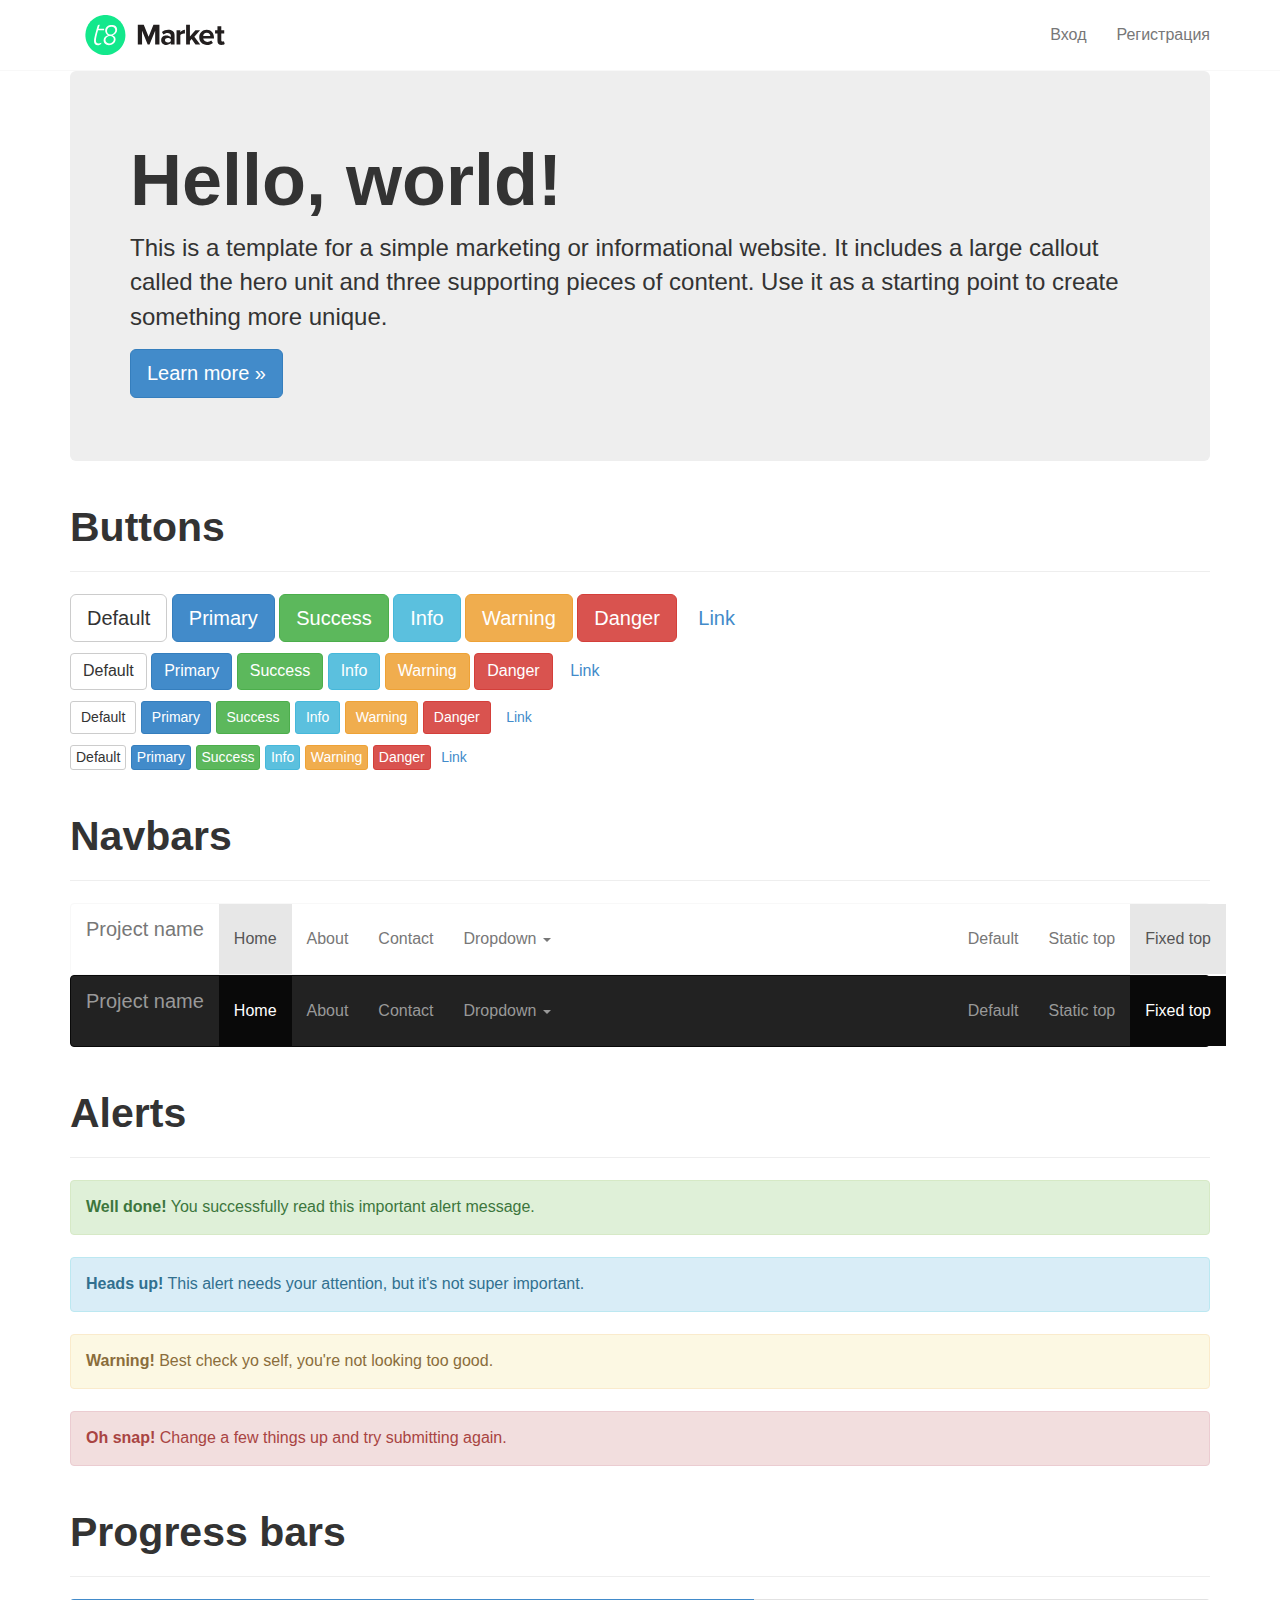
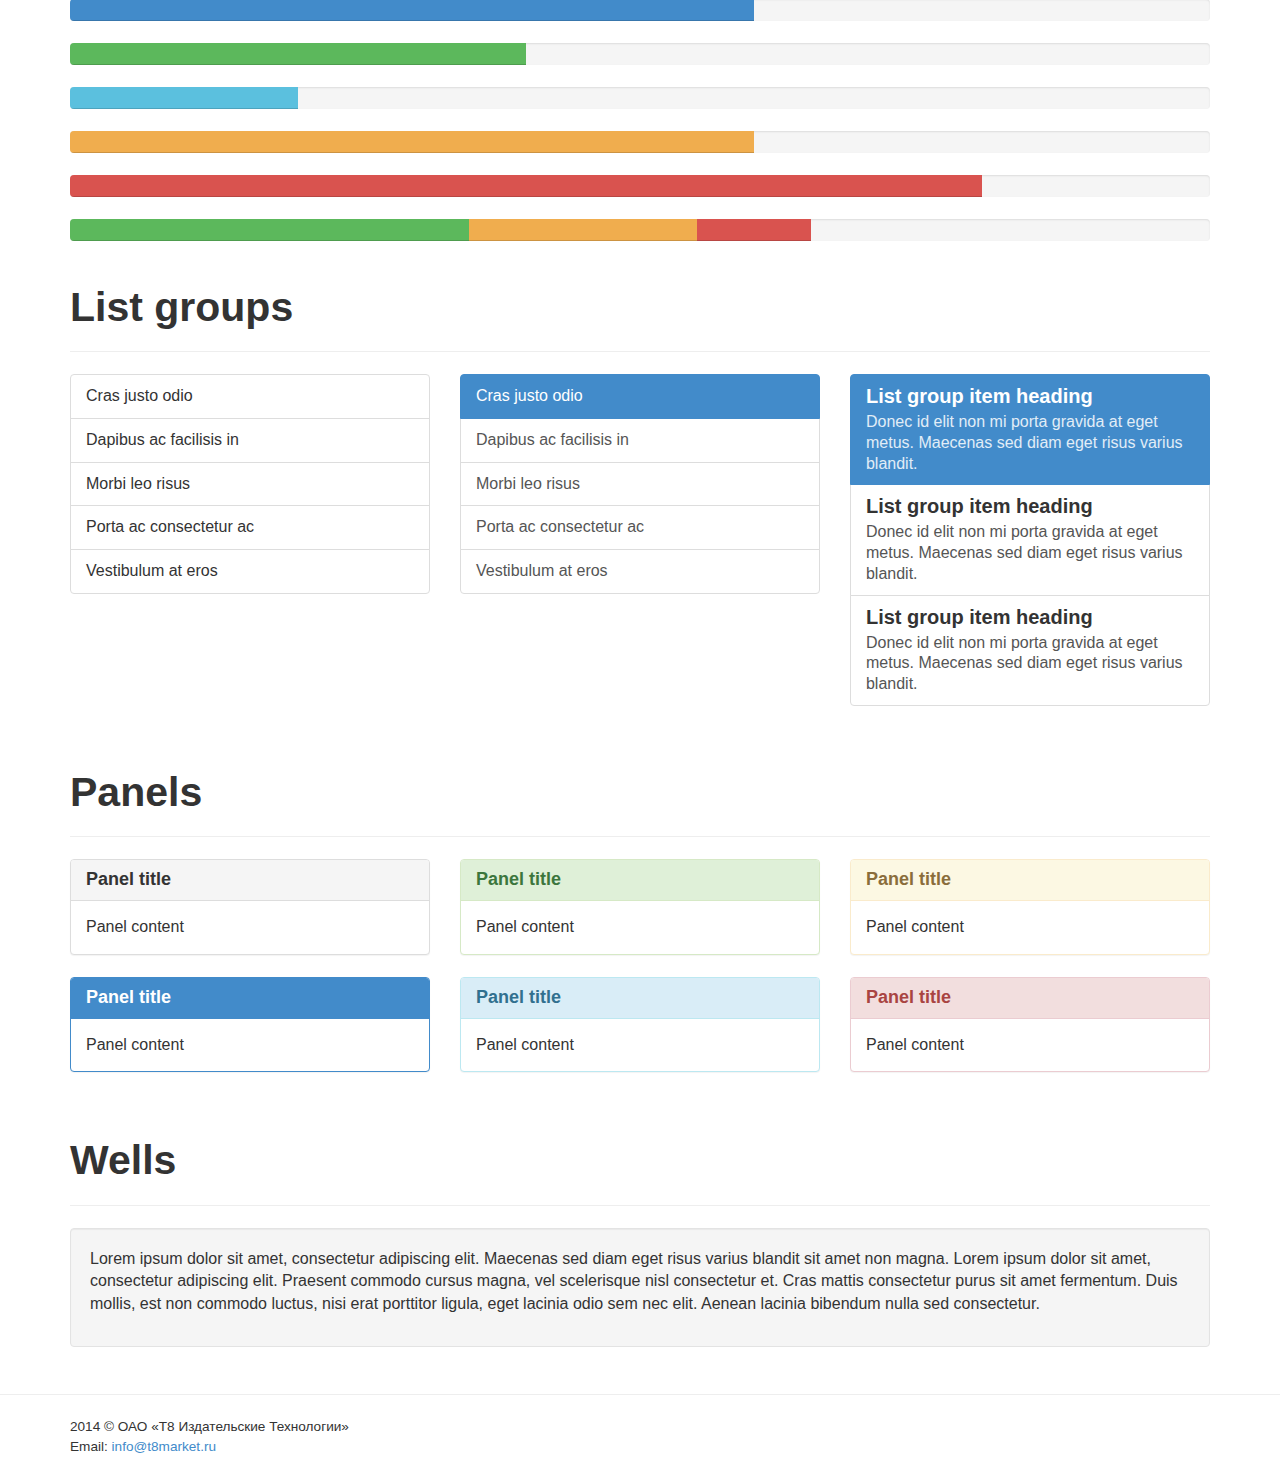
==== commit 6982099f: "fixes badge and contact section, this fixes #2" ====
--- a/converted-html/example.html
+++ b/converted-html/example.html
@@ -326,10 +326,39 @@
     </div>
 
 
+        <footer>
+    <hr/>
+    <div class="container">
+
+        <div class="row">
+            <div class="col-sm-4">
+                <p>2014 &copy; ОАО «Т8 Издательские Технологии»<br/>
+                    Email: <a href="mailto:info@market.ru">info@t8market.ru</a></p>
+            </div>
+            <div class="col-md-8 t8s-footer__logos">
+                <a href="index.html"><img style="margin-left: 2em" src="assets/img/logo-t8market-bw.svg" width="100" alt=""/></a>
+                <a href="http://t8group.ru" target="_blank"><img style="margin-left: 2em" src="assets/img/logo-t8.svg" width="230" alt=""/></a>
+            </div>
+        </div>
+    </div>
+</footer>
         <!-- Script block allowing child pages to inject their own scripts -->
-        
+
+        <script>
+            (function(i,s,o,g,r,a,m){i['GoogleAnalyticsObject']=r;i[r]=i[r]||function(){
+                (i[r].q=i[r].q||[]).push(arguments)},i[r].l=1*new Date();a=s.createElement(o),
+                    m=s.getElementsByTagName(o)[0];a.async=1;a.src=g;m.parentNode.insertBefore(a,m)
+            })(window,document,'script','//www.google-analytics.com/analytics.js','ga');
+
+            ga('create', 'UA-54500039-1', 'auto');
+            ga('require', 'displayfeatures');
+            ga('send', 'pageview');
+
+        </script>
+
 
         <script src="assets/js/jquery.min.js"></script>
         <script src="assets/js/bootstrap.min.js"></script>
+        
     </body>
 </html>
--- a/converted-html/assets/css/style.min.css
+++ b/converted-html/assets/css/style.min.css
@@ -1 +1 @@
-@charset "UTF-8";/*! normalize.css v3.0.0 | MIT License | git.io/normalize */html{-ms-text-size-adjust:100%;-webkit-text-size-adjust:100%}body{margin:0}article,aside,details,figcaption,figure,footer,header,hgroup,main,nav,section,summary{display:block}audio,canvas,progress,video{display:inline-block;vertical-align:baseline}audio:not([controls]){display:none;height:0}[hidden],template{display:none}a{background:0 0}a:active,a:hover{outline:0}b,strong{font-weight:700}dfn{font-style:italic}h1{margin:.67em 0}mark{background:#ff0;color:#000}sub,sup{font-size:75%;line-height:0;position:relative;vertical-align:baseline}sup{top:-.5em}sub{bottom:-.25em}img{border:0}svg:not(:root){overflow:hidden}hr{-moz-box-sizing:content-box;-webkit-box-sizing:content-box;box-sizing:content-box;height:0}pre{overflow:auto}code,kbd,pre,samp{font-size:1em}button,input,optgroup,select,textarea{color:inherit;font:inherit;margin:0}button{overflow:visible}button,select{text-transform:none}button,html input[type=button],input[type=reset],input[type=submit]{-webkit-appearance:button;cursor:pointer}button[disabled],html input[disabled]{cursor:default}button::-moz-focus-inner,input::-moz-focus-inner{border:0;padding:0}input[type=checkbox],input[type=radio]{-webkit-box-sizing:border-box;-moz-box-sizing:border-box;box-sizing:border-box;padding:0}input[type=number]::-webkit-inner-spin-button,input[type=number]::-webkit-outer-spin-button{height:auto}input[type=search]{-webkit-appearance:textfield}input[type=search]::-webkit-search-cancel-button,input[type=search]::-webkit-search-decoration{-webkit-appearance:none}textarea{overflow:auto}optgroup{font-weight:700}table{border-collapse:collapse;border-spacing:0}td,th{padding:0}@media print{*{text-shadow:none!important;color:#000!important;background:transparent!important;-webkit-box-shadow:none!important;box-shadow:none!important}a,a:visited{text-decoration:underline}a[href]:after{content:" (" attr(href) ")"}abbr[title]:after{content:" (" attr(title) ")"}a[href^="javascript:"]:after,a[href^="#"]:after{content:""}blockquote,pre{border:1px solid #999;page-break-inside:avoid}thead{display:table-header-group}img,tr{page-break-inside:avoid}img{max-width:100%!important}h2,h3,p{orphans:3;widows:3}h2,h3{page-break-after:avoid}select{background:#fff!important}.navbar{display:none}.table td,.table th{background-color:#fff!important}.btn>.caret,.dropup>.btn>.caret,.dropup>.t8s-lead-form__button>.caret,.dropup>.t8s-navbar-toggle>.caret,.t8s-lead-form__button>.caret,.t8s-navbar-toggle>.caret{border-top-color:#000!important}.label{border:1px solid #000}.table{border-collapse:collapse!important}.table-bordered td,.table-bordered th{border:1px solid #ddd!important}}*,:after,:before{-webkit-box-sizing:border-box;-moz-box-sizing:border-box;box-sizing:border-box}html{font-size:62.5%;-webkit-tap-highlight-color:transparent}body{font-size:16px;line-height:1.42857;color:#333;background-color:#fff}button,input,select,textarea{font-family:inherit;font-size:inherit;line-height:inherit}a{color:#428bca;text-decoration:none}a:focus,a:hover{color:#2a6496;text-decoration:underline}a:focus{outline:thin dotted;outline:5px auto -webkit-focus-ring-color;outline-offset:-2px}figure{margin:0}img{vertical-align:middle}.img-responsive{display:block;max-width:100%;height:auto}.img-rounded{border-radius:6px}.img-thumbnail{padding:4px;line-height:1.42857;background-color:#fff;border:1px solid #ddd;border-radius:4px;-webkit-transition:all .2s ease-in-out;transition:all .2s ease-in-out;display:inline-block;max-width:100%;height:auto}.img-circle{border-radius:50%}hr{margin-top:22px;margin-bottom:22px;border:0;border-top:1px solid #eee}.sr-only{position:absolute;width:1px;height:1px;margin:-1px;padding:0;overflow:hidden;clip:rect(0,0,0,0);border:0}.h1 .small,.h1 .t8s-book__author,.h1 footer,.h1 small,.h2 .small,.h2 .t8s-book__author,.h2 footer,.h2 small,.h3 .small,.h3 .t8s-book__author,.h3 footer,.h3 small,.h4 .small,.h4 .t8s-book__author,.h4 footer,.h4 small,.h5 .small,.h5 .t8s-book__author,.h5 footer,.h5 small,.h6 .small,.h6 .t8s-book__author,.h6 footer,.h6 small,h1 .small,h1 .t8s-book__author,h1 footer,h1 small,h2 .small,h2 .t8s-book__author,h2 footer,h2 small,h3 .small,h3 .t8s-book__author,h3 footer,h3 small,h4 .small,h4 .t8s-book__author,h4 footer,h4 small,h5 .small,h5 .t8s-book__author,h5 footer,h5 small,h6 .small,h6 .t8s-book__author,h6 footer,h6 small{font-weight:400;line-height:1;color:#999}.h1,.h2,.h3,h1,h2,h3{margin-top:22px;margin-bottom:11px}.h1 .small,.h1 .t8s-book__author,.h1 footer,.h1 small,.h2 .small,.h2 .t8s-book__author,.h2 footer,.h2 small,.h3 .small,.h3 .t8s-book__author,.h3 footer,.h3 small,h1 .small,h1 .t8s-book__author,h1 footer,h1 small,h2 .small,h2 .t8s-book__author,h2 footer,h2 small,h3 .small,h3 .t8s-book__author,h3 footer,h3 small{font-size:65%}.h4,.h5,.h6,h4,h5,h6{margin-top:11px;margin-bottom:11px}.h4 .small,.h4 .t8s-book__author,.h4 footer,.h4 small,.h5 .small,.h5 .t8s-book__author,.h5 footer,.h5 small,.h6 .small,.h6 .t8s-book__author,.h6 footer,.h6 small,h4 .small,h4 .t8s-book__author,h4 footer,h4 small,h5 .small,h5 .t8s-book__author,h5 footer,h5 small,h6 .small,h6 .t8s-book__author,h6 footer,h6 small{font-size:75%}.h1,h1{font-size:41px}.h2,h2{font-size:34px}.h3,h3{font-size:28px}.h4,h4{font-size:20px}.h5,h5{font-size:16px}.h6,h6{font-size:14px}p{margin:0 0 11px}.lead{margin-bottom:22px;font-size:18px;font-weight:200;line-height:1.4}@media (min-width:768px){.lead{font-size:24px}}.small,.t8s-book__author,footer,small{font-size:85%}cite{font-style:normal}.text-left{text-align:left}.text-right{text-align:right}.t8s-author,.text-center{text-align:center}.text-justify{text-align:justify}.text-muted{color:#999}.text-primary{color:#428bca}a.text-primary:hover{color:#3071a9}.text-success{color:#3c763d}a.text-success:hover{color:#2b542c}.text-info{color:#31708f}a.text-info:hover{color:#245269}.text-warning{color:#8a6d3b}a.text-warning:hover{color:#66512c}.text-danger{color:#a94442}a.text-danger:hover{color:#843534}.bg-primary{color:#fff;background-color:#428bca}a.bg-primary:hover{background-color:#3071a9}.bg-success{background-color:#dff0d8}a.bg-success:hover{background-color:#c1e2b3}.bg-info{background-color:#d9edf7}a.bg-info:hover{background-color:#afd9ee}.bg-warning{background-color:#fcf8e3}a.bg-warning:hover{background-color:#f7ecb5}.bg-danger{background-color:#f2dede}a.bg-danger:hover{background-color:#e4b9b9}.page-header{padding-bottom:10px;margin:44px 0 22px;border-bottom:1px solid #eee}ol,ul{margin-top:0;margin-bottom:11px}ol ol,ol ul,ul ol,ul ul{margin-bottom:0}.list-inline,.list-unstyled{padding-left:0;list-style:none}.list-inline>li{display:inline-block;padding-left:5px;padding-right:5px}.list-inline>li:first-child{padding-left:0}dl{margin-top:0;margin-bottom:22px}dd,dt{line-height:1.42857}dt{font-weight:700}dd{margin-left:0}@media (min-width:768px){.dl-horizontal dt{float:left;width:160px;clear:left;text-align:right;overflow:hidden;text-overflow:ellipsis;white-space:nowrap}.dl-horizontal dd{margin-left:180px}.dl-horizontal dd:after,.dl-horizontal dd:before{content:" ";display:table}.dl-horizontal dd:after{clear:both}}abbr[data-original-title],abbr[title]{cursor:help;border-bottom:1px dotted #999}.initialism{font-size:90%;text-transform:uppercase}blockquote{padding:11px 22px;margin:0 0 22px;font-size:20px;border-left:5px solid #eee}blockquote ol:last-child,blockquote p:last-child,blockquote ul:last-child{margin-bottom:0}blockquote .small,blockquote .t8s-book__author,blockquote footer,blockquote small{display:block;font-size:80%;line-height:1.42857;color:#999}blockquote .small:before,blockquote .t8s-book__author:before,blockquote footer:before,blockquote small:before{content:'\2014 \00A0'}.blockquote-reverse,blockquote.pull-right{padding-right:15px;padding-left:0;border-right:5px solid #eee;border-left:0;text-align:right}.blockquote-reverse .small:before,.blockquote-reverse .t8s-book__author:before,.blockquote-reverse footer:before,.blockquote-reverse small:before,blockquote.pull-right .small:before,blockquote.pull-right .t8s-book__author:before,blockquote.pull-right footer:before,blockquote.pull-right small:before{content:''}.blockquote-reverse .small:after,.blockquote-reverse .t8s-book__author:after,.blockquote-reverse footer:after,.blockquote-reverse small:after,blockquote.pull-right .small:after,blockquote.pull-right .t8s-book__author:after,blockquote.pull-right footer:after,blockquote.pull-right small:after{content:'\00A0 \2014'}blockquote:after,blockquote:before{content:""}address{margin-bottom:22px;font-style:normal;line-height:1.42857}code,kbd,pre,samp{font-family:Menlo,Monaco,Consolas,"Courier New",monospace}code{padding:2px 4px;font-size:90%;color:#c7254e;background-color:#f9f2f4;white-space:nowrap;border-radius:4px}kbd{padding:2px 4px;font-size:90%;color:#fff;background-color:#333;border-radius:3px;-webkit-box-shadow:inset 0 -1px 0 rgba(0,0,0,.25);box-shadow:inset 0 -1px 0 rgba(0,0,0,.25)}pre{display:block;padding:10.5px;margin:0 0 11px;font-size:15px;line-height:1.42857;word-break:break-all;word-wrap:break-word;color:#333;background-color:#f5f5f5;border:1px solid #ccc;border-radius:4px}pre code{padding:0;font-size:inherit;color:inherit;white-space:pre-wrap;background-color:transparent;border-radius:0}.pre-scrollable{max-height:340px;overflow-y:scroll}.container,.s-contact,.s-control,.s-features{margin-right:auto;margin-left:auto;padding-left:15px;padding-right:15px}.container:after,.container:before,.s-contact:after,.s-contact:before,.s-control:after,.s-control:before,.s-features:after,.s-features:before{content:" ";display:table}.container:after,.s-contact:after,.s-control:after,.s-features:after{clear:both}@media (min-width:768px){.container,.s-contact,.s-control,.s-features{width:750px}}@media (min-width:992px){.container,.s-contact,.s-control,.s-features{width:970px}}@media (min-width:1200px){.container,.s-contact,.s-control,.s-features{width:1170px}}.container-fluid{margin-right:auto;margin-left:auto;padding-left:15px;padding-right:15px}.container-fluid:after,.container-fluid:before{content:" ";display:table}.container-fluid:after{clear:both}.row,.s-advantages__row,.s-features__row{margin-left:-15px;margin-right:-15px}.row:after,.row:before,.s-advantages__row:after,.s-advantages__row:before,.s-features__row:after,.s-features__row:before{content:" ";display:table}.row:after,.s-advantages__row:after,.s-features__row:after{clear:both}.col-lg-1,.col-lg-10,.col-lg-11,.col-lg-12,.col-lg-2,.col-lg-3,.col-lg-4,.col-lg-5,.col-lg-6,.col-lg-7,.col-lg-8,.col-lg-9,.col-md-1,.col-md-10,.col-md-11,.col-md-12,.col-md-2,.col-md-3,.col-md-4,.col-md-5,.col-md-6,.col-md-7,.col-md-8,.col-md-9,.col-sm-1,.col-sm-10,.col-sm-11,.col-sm-12,.col-sm-2,.col-sm-3,.col-sm-4,.col-sm-5,.col-sm-6,.col-sm-7,.col-sm-8,.col-sm-9,.col-xs-1,.col-xs-10,.col-xs-11,.col-xs-12,.col-xs-2,.col-xs-3,.col-xs-4,.col-xs-5,.col-xs-6,.col-xs-7,.col-xs-8,.col-xs-9,.s-control__feature,.s-features__item{position:relative;min-height:1px;padding-left:15px;padding-right:15px}.col-xs-1,.col-xs-10,.col-xs-11,.col-xs-12,.col-xs-2,.col-xs-3,.col-xs-4,.col-xs-5,.col-xs-6,.col-xs-7,.col-xs-8,.col-xs-9{float:left}.col-xs-1{width:8.33333%}.col-xs-2{width:16.66667%}.col-xs-3{width:25%}.col-xs-4{width:33.33333%}.col-xs-5{width:41.66667%}.col-xs-6{width:50%}.col-xs-7{width:58.33333%}.col-xs-8{width:66.66667%}.col-xs-9{width:75%}.col-xs-10{width:83.33333%}.col-xs-11{width:91.66667%}.col-xs-12{width:100%}.col-xs-pull-0{right:0}.col-xs-pull-1{right:8.33333%}.col-xs-pull-2{right:16.66667%}.col-xs-pull-3{right:25%}.col-xs-pull-4{right:33.33333%}.col-xs-pull-5{right:41.66667%}.col-xs-pull-6{right:50%}.col-xs-pull-7{right:58.33333%}.col-xs-pull-8{right:66.66667%}.col-xs-pull-9{right:75%}.col-xs-pull-10{right:83.33333%}.col-xs-pull-11{right:91.66667%}.col-xs-pull-12{right:100%}.col-xs-push-0{left:0}.col-xs-push-1{left:8.33333%}.col-xs-push-2{left:16.66667%}.col-xs-push-3{left:25%}.col-xs-push-4{left:33.33333%}.col-xs-push-5{left:41.66667%}.col-xs-push-6{left:50%}.col-xs-push-7{left:58.33333%}.col-xs-push-8{left:66.66667%}.col-xs-push-9{left:75%}.col-xs-push-10{left:83.33333%}.col-xs-push-11{left:91.66667%}.col-xs-push-12{left:100%}.col-xs-offset-0{margin-left:0}.col-xs-offset-1{margin-left:8.33333%}.col-xs-offset-2{margin-left:16.66667%}.col-xs-offset-3{margin-left:25%}.col-xs-offset-4{margin-left:33.33333%}.col-xs-offset-5{margin-left:41.66667%}.col-xs-offset-6{margin-left:50%}.col-xs-offset-7{margin-left:58.33333%}.col-xs-offset-8{margin-left:66.66667%}.col-xs-offset-9{margin-left:75%}.col-xs-offset-10{margin-left:83.33333%}.col-xs-offset-11{margin-left:91.66667%}.col-xs-offset-12{margin-left:100%}@media (min-width:768px){.col-sm-1,.col-sm-10,.col-sm-11,.col-sm-12,.col-sm-2,.col-sm-3,.col-sm-4,.col-sm-5,.col-sm-6,.col-sm-7,.col-sm-8,.col-sm-9,.s-features__item{float:left}.col-sm-1{width:8.33333%}.col-sm-2{width:16.66667%}.col-sm-3{width:25%}.col-sm-4{width:33.33333%}.col-sm-5{width:41.66667%}.col-sm-6,.s-features__item{width:50%}.col-sm-7{width:58.33333%}.col-sm-8{width:66.66667%}.col-sm-9{width:75%}.col-sm-10{width:83.33333%}.col-sm-11{width:91.66667%}.col-sm-12{width:100%}.col-sm-pull-0{right:0}.col-sm-pull-1{right:8.33333%}.col-sm-pull-2{right:16.66667%}.col-sm-pull-3{right:25%}.col-sm-pull-4{right:33.33333%}.col-sm-pull-5{right:41.66667%}.col-sm-pull-6{right:50%}.col-sm-pull-7{right:58.33333%}.col-sm-pull-8{right:66.66667%}.col-sm-pull-9{right:75%}.col-sm-pull-10{right:83.33333%}.col-sm-pull-11{right:91.66667%}.col-sm-pull-12{right:100%}.col-sm-push-0{left:0}.col-sm-push-1{left:8.33333%}.col-sm-push-2{left:16.66667%}.col-sm-push-3{left:25%}.col-sm-push-4{left:33.33333%}.col-sm-push-5{left:41.66667%}.col-sm-push-6{left:50%}.col-sm-push-7{left:58.33333%}.col-sm-push-8{left:66.66667%}.col-sm-push-9{left:75%}.col-sm-push-10{left:83.33333%}.col-sm-push-11{left:91.66667%}.col-sm-push-12{left:100%}.col-sm-offset-0{margin-left:0}.col-sm-offset-1{margin-left:8.33333%}.col-sm-offset-2{margin-left:16.66667%}.col-sm-offset-3{margin-left:25%}.col-sm-offset-4{margin-left:33.33333%}.col-sm-offset-5{margin-left:41.66667%}.col-sm-offset-6{margin-left:50%}.col-sm-offset-7{margin-left:58.33333%}.col-sm-offset-8{margin-left:66.66667%}.col-sm-offset-9{margin-left:75%}.col-sm-offset-10{margin-left:83.33333%}.col-sm-offset-11{margin-left:91.66667%}.col-sm-offset-12{margin-left:100%}}@media (min-width:992px){.col-md-1,.col-md-10,.col-md-11,.col-md-12,.col-md-2,.col-md-3,.col-md-4,.col-md-5,.col-md-6,.col-md-7,.col-md-8,.col-md-9,.s-control__feature,.s-features__item{float:left}.col-md-1{width:8.33333%}.col-md-2{width:16.66667%}.col-md-3{width:25%}.col-md-4,.s-features__item{width:33.33333%}.col-md-5{width:41.66667%}.col-md-6,.s-control__feature{width:50%}.col-md-7{width:58.33333%}.col-md-8{width:66.66667%}.col-md-9{width:75%}.col-md-10{width:83.33333%}.col-md-11{width:91.66667%}.col-md-12{width:100%}.col-md-pull-0{right:0}.col-md-pull-1{right:8.33333%}.col-md-pull-2{right:16.66667%}.col-md-pull-3{right:25%}.col-md-pull-4{right:33.33333%}.col-md-pull-5{right:41.66667%}.col-md-pull-6{right:50%}.col-md-pull-7{right:58.33333%}.col-md-pull-8{right:66.66667%}.col-md-pull-9{right:75%}.col-md-pull-10{right:83.33333%}.col-md-pull-11{right:91.66667%}.col-md-pull-12{right:100%}.col-md-push-0{left:0}.col-md-push-1{left:8.33333%}.col-md-push-2{left:16.66667%}.col-md-push-3{left:25%}.col-md-push-4{left:33.33333%}.col-md-push-5{left:41.66667%}.col-md-push-6{left:50%}.col-md-push-7{left:58.33333%}.col-md-push-8{left:66.66667%}.col-md-push-9{left:75%}.col-md-push-10{left:83.33333%}.col-md-push-11{left:91.66667%}.col-md-push-12{left:100%}.col-md-offset-0{margin-left:0}.col-md-offset-1{margin-left:8.33333%}.col-md-offset-2{margin-left:16.66667%}.col-md-offset-3{margin-left:25%}.col-md-offset-4{margin-left:33.33333%}.col-md-offset-5{margin-left:41.66667%}.col-md-offset-6{margin-left:50%}.col-md-offset-7{margin-left:58.33333%}.col-md-offset-8{margin-left:66.66667%}.col-md-offset-9{margin-left:75%}.col-md-offset-10{margin-left:83.33333%}.col-md-offset-11{margin-left:91.66667%}.col-md-offset-12{margin-left:100%}}@media (min-width:1200px){.col-lg-1,.col-lg-10,.col-lg-11,.col-lg-12,.col-lg-2,.col-lg-3,.col-lg-4,.col-lg-5,.col-lg-6,.col-lg-7,.col-lg-8,.col-lg-9{float:left}.col-lg-1{width:8.33333%}.col-lg-2{width:16.66667%}.col-lg-3{width:25%}.col-lg-4{width:33.33333%}.col-lg-5{width:41.66667%}.col-lg-6{width:50%}.col-lg-7{width:58.33333%}.col-lg-8{width:66.66667%}.col-lg-9{width:75%}.col-lg-10{width:83.33333%}.col-lg-11{width:91.66667%}.col-lg-12{width:100%}.col-lg-pull-0{right:0}.col-lg-pull-1{right:8.33333%}.col-lg-pull-2{right:16.66667%}.col-lg-pull-3{right:25%}.col-lg-pull-4{right:33.33333%}.col-lg-pull-5{right:41.66667%}.col-lg-pull-6{right:50%}.col-lg-pull-7{right:58.33333%}.col-lg-pull-8{right:66.66667%}.col-lg-pull-9{right:75%}.col-lg-pull-10{right:83.33333%}.col-lg-pull-11{right:91.66667%}.col-lg-pull-12{right:100%}.col-lg-push-0{left:0}.col-lg-push-1{left:8.33333%}.col-lg-push-2{left:16.66667%}.col-lg-push-3{left:25%}.col-lg-push-4{left:33.33333%}.col-lg-push-5{left:41.66667%}.col-lg-push-6{left:50%}.col-lg-push-7{left:58.33333%}.col-lg-push-8{left:66.66667%}.col-lg-push-9{left:75%}.col-lg-push-10{left:83.33333%}.col-lg-push-11{left:91.66667%}.col-lg-push-12{left:100%}.col-lg-offset-0{margin-left:0}.col-lg-offset-1{margin-left:8.33333%}.col-lg-offset-2{margin-left:16.66667%}.col-lg-offset-3{margin-left:25%}.col-lg-offset-4{margin-left:33.33333%}.col-lg-offset-5{margin-left:41.66667%}.col-lg-offset-6{margin-left:50%}.col-lg-offset-7{margin-left:58.33333%}.col-lg-offset-8{margin-left:66.66667%}.col-lg-offset-9{margin-left:75%}.col-lg-offset-10{margin-left:83.33333%}.col-lg-offset-11{margin-left:91.66667%}.col-lg-offset-12{margin-left:100%}}table{max-width:100%;background-color:transparent}th{text-align:left}.table{width:100%;margin-bottom:22px}.table>tbody>tr>td,.table>tbody>tr>th,.table>tfoot>tr>td,.table>tfoot>tr>th,.table>thead>tr>td,.table>thead>tr>th{padding:8px;line-height:1.42857;vertical-align:top;border-top:1px solid #ddd}.table>thead>tr>th{vertical-align:bottom;border-bottom:2px solid #ddd}.table>caption+thead>tr:first-child>td,.table>caption+thead>tr:first-child>th,.table>colgroup+thead>tr:first-child>td,.table>colgroup+thead>tr:first-child>th,.table>thead:first-child>tr:first-child>td,.table>thead:first-child>tr:first-child>th{border-top:0}.table>tbody+tbody{border-top:2px solid #ddd}.table .table{background-color:#fff}.table-condensed>tbody>tr>td,.table-condensed>tbody>tr>th,.table-condensed>tfoot>tr>td,.table-condensed>tfoot>tr>th,.table-condensed>thead>tr>td,.table-condensed>thead>tr>th{padding:5px}.table-bordered,.table-bordered>tbody>tr>td,.table-bordered>tbody>tr>th,.table-bordered>tfoot>tr>td,.table-bordered>tfoot>tr>th,.table-bordered>thead>tr>td,.table-bordered>thead>tr>th{border:1px solid #ddd}.table-bordered>thead>tr>td,.table-bordered>thead>tr>th{border-bottom-width:2px}.table-striped>tbody>tr:nth-child(odd)>td,.table-striped>tbody>tr:nth-child(odd)>th{background-color:#f9f9f9}.table-hover>tbody>tr:hover>td,.table-hover>tbody>tr:hover>th{background-color:#f5f5f5}table col[class*=col-]{position:static;float:none;display:table-column}table td[class*=col-],table th[class*=col-]{position:static;float:none;display:table-cell}.table>tbody>tr.active>td,.table>tbody>tr.active>th,.table>tbody>tr>td.active,.table>tbody>tr>th.active,.table>tfoot>tr.active>td,.table>tfoot>tr.active>th,.table>tfoot>tr>td.active,.table>tfoot>tr>th.active,.table>thead>tr.active>td,.table>thead>tr.active>th,.table>thead>tr>td.active,.table>thead>tr>th.active{background-color:#f5f5f5}.table-hover>tbody>tr.active:hover>td,.table-hover>tbody>tr.active:hover>th,.table-hover>tbody>tr>td.active:hover,.table-hover>tbody>tr>th.active:hover{background-color:#e8e8e8}.table>tbody>tr.success>td,.table>tbody>tr.success>th,.table>tbody>tr>td.success,.table>tbody>tr>th.success,.table>tfoot>tr.success>td,.table>tfoot>tr.success>th,.table>tfoot>tr>td.success,.table>tfoot>tr>th.success,.table>thead>tr.success>td,.table>thead>tr.success>th,.table>thead>tr>td.success,.table>thead>tr>th.success{background-color:#dff0d8}.table-hover>tbody>tr.success:hover>td,.table-hover>tbody>tr.success:hover>th,.table-hover>tbody>tr>td.success:hover,.table-hover>tbody>tr>th.success:hover{background-color:#d0e9c6}.table>tbody>tr.info>td,.table>tbody>tr.info>th,.table>tbody>tr>td.info,.table>tbody>tr>th.info,.table>tfoot>tr.info>td,.table>tfoot>tr.info>th,.table>tfoot>tr>td.info,.table>tfoot>tr>th.info,.table>thead>tr.info>td,.table>thead>tr.info>th,.table>thead>tr>td.info,.table>thead>tr>th.info{background-color:#d9edf7}.table-hover>tbody>tr.info:hover>td,.table-hover>tbody>tr.info:hover>th,.table-hover>tbody>tr>td.info:hover,.table-hover>tbody>tr>th.info:hover{background-color:#c4e3f3}.table>tbody>tr.warning>td,.table>tbody>tr.warning>th,.table>tbody>tr>td.warning,.table>tbody>tr>th.warning,.table>tfoot>tr.warning>td,.table>tfoot>tr.warning>th,.table>tfoot>tr>td.warning,.table>tfoot>tr>th.warning,.table>thead>tr.warning>td,.table>thead>tr.warning>th,.table>thead>tr>td.warning,.table>thead>tr>th.warning{background-color:#fcf8e3}.table-hover>tbody>tr.warning:hover>td,.table-hover>tbody>tr.warning:hover>th,.table-hover>tbody>tr>td.warning:hover,.table-hover>tbody>tr>th.warning:hover{background-color:#faf2cc}.table>tbody>tr.danger>td,.table>tbody>tr.danger>th,.table>tbody>tr>td.danger,.table>tbody>tr>th.danger,.table>tfoot>tr.danger>td,.table>tfoot>tr.danger>th,.table>tfoot>tr>td.danger,.table>tfoot>tr>th.danger,.table>thead>tr.danger>td,.table>thead>tr.danger>th,.table>thead>tr>td.danger,.table>thead>tr>th.danger{background-color:#f2dede}.table-hover>tbody>tr.danger:hover>td,.table-hover>tbody>tr.danger:hover>th,.table-hover>tbody>tr>td.danger:hover,.table-hover>tbody>tr>th.danger:hover{background-color:#ebcccc}@media (max-width:767px){.table-responsive{width:100%;margin-bottom:16.5px;overflow-y:hidden;overflow-x:scroll;-ms-overflow-style:-ms-autohiding-scrollbar;border:1px solid #ddd;-webkit-overflow-scrolling:touch}.table-responsive>.table{margin-bottom:0}.table-responsive>.table>tbody>tr>td,.table-responsive>.table>tbody>tr>th,.table-responsive>.table>tfoot>tr>td,.table-responsive>.table>tfoot>tr>th,.table-responsive>.table>thead>tr>td,.table-responsive>.table>thead>tr>th{white-space:nowrap}.table-responsive>.table-bordered{border:0}.table-responsive>.table-bordered>tbody>tr>td:first-child,.table-responsive>.table-bordered>tbody>tr>th:first-child,.table-responsive>.table-bordered>tfoot>tr>td:first-child,.table-responsive>.table-bordered>tfoot>tr>th:first-child,.table-responsive>.table-bordered>thead>tr>td:first-child,.table-responsive>.table-bordered>thead>tr>th:first-child{border-left:0}.table-responsive>.table-bordered>tbody>tr>td:last-child,.table-responsive>.table-bordered>tbody>tr>th:last-child,.table-responsive>.table-bordered>tfoot>tr>td:last-child,.table-responsive>.table-bordered>tfoot>tr>th:last-child,.table-responsive>.table-bordered>thead>tr>td:last-child,.table-responsive>.table-bordered>thead>tr>th:last-child{border-right:0}.table-responsive>.table-bordered>tbody>tr:last-child>td,.table-responsive>.table-bordered>tbody>tr:last-child>th,.table-responsive>.table-bordered>tfoot>tr:last-child>td,.table-responsive>.table-bordered>tfoot>tr:last-child>th{border-bottom:0}}fieldset{padding:0;margin:0;border:0;min-width:0}legend{display:block;width:100%;padding:0;margin-bottom:22px;font-size:24px;line-height:inherit;color:#333;border:0;border-bottom:1px solid #e5e5e5}label{display:inline-block;margin-bottom:5px;font-weight:700}input[type=search]{-webkit-box-sizing:border-box;-moz-box-sizing:border-box;box-sizing:border-box}input[type=checkbox],input[type=radio]{margin:4px 0 0;line-height:normal}input[type=file]{display:block}input[type=range]{display:block;width:100%}select[multiple],select[size]{height:auto}input[type=checkbox]:focus,input[type=file]:focus,input[type=radio]:focus{outline:thin dotted;outline:5px auto -webkit-focus-ring-color;outline-offset:-2px}output{display:block;padding-top:7px;font-size:16px;line-height:1.42857;color:#555}.form-control{display:block;width:100%;height:36px;padding:6px 12px;font-size:16px;line-height:1.42857;color:#555;background-color:#fff;background-image:none;border:1px solid #ccc;border-radius:4px;-webkit-box-shadow:inset 0 1px 1px rgba(0,0,0,.075);box-shadow:inset 0 1px 1px rgba(0,0,0,.075);-webkit-transition:border-color ease-in-out .15s,-webkit-box-shadow ease-in-out .15s;transition:border-color ease-in-out .15s,box-shadow ease-in-out .15s}.form-control:focus{border-color:#66afe9;outline:0;-webkit-box-shadow:inset 0 1px 1px rgba(0,0,0,.075),0 0 8px rgba(102,175,233,.6);box-shadow:inset 0 1px 1px rgba(0,0,0,.075),0 0 8px rgba(102,175,233,.6)}.form-control:-moz-placeholder{color:#999}.form-control::-moz-placeholder{color:#999;opacity:1}.form-control:-ms-input-placeholder{color:#999}.form-control::-webkit-input-placeholder{color:#999}.form-control[disabled],.form-control[readonly],fieldset[disabled] .form-control{cursor:not-allowed;background-color:#eee;opacity:1}textarea.form-control{height:auto}input[type=date]{line-height:36px}.form-group{margin-bottom:15px}.checkbox,.radio{display:block;min-height:22px;margin-top:10px;margin-bottom:10px;padding-left:20px}.checkbox label,.radio label{display:inline;font-weight:400;cursor:pointer}.checkbox input[type=checkbox],.checkbox-inline input[type=checkbox],.radio input[type=radio],.radio-inline input[type=radio]{float:left;margin-left:-20px}.checkbox+.checkbox,.radio+.radio{margin-top:-5px}.checkbox-inline,.radio-inline{display:inline-block;padding-left:20px;margin-bottom:0;vertical-align:middle;font-weight:400;cursor:pointer}.checkbox-inline+.checkbox-inline,.radio-inline+.radio-inline{margin-top:0;margin-left:10px}.checkbox-inline[disabled],.checkbox[disabled],.radio-inline[disabled],.radio[disabled],fieldset[disabled] .checkbox,fieldset[disabled] .checkbox-inline,fieldset[disabled] .radio,fieldset[disabled] .radio-inline,fieldset[disabled] input[type=checkbox],fieldset[disabled] input[type=radio],input[type=checkbox][disabled],input[type=radio][disabled]{cursor:not-allowed}.input-group-sm>.form-control,.input-group-sm>.input-group-addon,.input-group-sm>.input-group-btn>.btn,.input-group-sm>.input-group-btn>.t8s-lead-form__button,.input-group-sm>.input-group-btn>.t8s-navbar-toggle,.input-sm{height:33px;padding:5px 10px;font-size:14px;line-height:1.5;border-radius:3px}.input-group-sm>.input-group-btn>select.btn,.input-group-sm>.input-group-btn>select.t8s-lead-form__button,.input-group-sm>.input-group-btn>select.t8s-navbar-toggle,.input-group-sm>select.form-control,.input-group-sm>select.input-group-addon,select.input-sm{height:33px;line-height:33px}.input-group-sm>.input-group-btn>select[multiple].btn,.input-group-sm>.input-group-btn>select[multiple].t8s-lead-form__button,.input-group-sm>.input-group-btn>select[multiple].t8s-navbar-toggle,.input-group-sm>.input-group-btn>textarea.btn,.input-group-sm>.input-group-btn>textarea.t8s-lead-form__button,.input-group-sm>.input-group-btn>textarea.t8s-navbar-toggle,.input-group-sm>select[multiple].form-control,.input-group-sm>select[multiple].input-group-addon,.input-group-sm>textarea.form-control,.input-group-sm>textarea.input-group-addon,select[multiple].input-sm,textarea.input-sm{height:auto}.input-group-lg>.form-control,.input-group-lg>.input-group-addon,.input-group-lg>.input-group-btn>.btn,.input-group-lg>.input-group-btn>.t8s-lead-form__button,.input-group-lg>.input-group-btn>.t8s-navbar-toggle,.input-lg{height:49px;padding:10px 16px;font-size:20px;line-height:1.33;border-radius:6px}.input-group-lg>.input-group-btn>select.btn,.input-group-lg>.input-group-btn>select.t8s-lead-form__button,.input-group-lg>.input-group-btn>select.t8s-navbar-toggle,.input-group-lg>select.form-control,.input-group-lg>select.input-group-addon,select.input-lg{height:49px;line-height:49px}.input-group-lg>.input-group-btn>select[multiple].btn,.input-group-lg>.input-group-btn>select[multiple].t8s-lead-form__button,.input-group-lg>.input-group-btn>select[multiple].t8s-navbar-toggle,.input-group-lg>.input-group-btn>textarea.btn,.input-group-lg>.input-group-btn>textarea.t8s-lead-form__button,.input-group-lg>.input-group-btn>textarea.t8s-navbar-toggle,.input-group-lg>select[multiple].form-control,.input-group-lg>select[multiple].input-group-addon,.input-group-lg>textarea.form-control,.input-group-lg>textarea.input-group-addon,select[multiple].input-lg,textarea.input-lg{height:auto}.has-feedback{position:relative}.has-feedback .form-control{padding-right:45px}.has-feedback .form-control-feedback{position:absolute;top:27px;right:0;display:block;width:36px;height:36px;line-height:36px;text-align:center}.has-success .checkbox,.has-success .checkbox-inline,.has-success .control-label,.has-success .help-block,.has-success .radio,.has-success .radio-inline{color:#3c763d}.has-success .form-control{border-color:#3c763d;-webkit-box-shadow:inset 0 1px 1px rgba(0,0,0,.075);box-shadow:inset 0 1px 1px rgba(0,0,0,.075)}.has-success .form-control:focus{border-color:#2b542c;-webkit-box-shadow:inset 0 1px 1px rgba(0,0,0,.075),0 0 6px #67b168;box-shadow:inset 0 1px 1px rgba(0,0,0,.075),0 0 6px #67b168}.has-success .input-group-addon{color:#3c763d;border-color:#3c763d;background-color:#dff0d8}.has-success .form-control-feedback{color:#3c763d}.has-warning .checkbox,.has-warning .checkbox-inline,.has-warning .control-label,.has-warning .help-block,.has-warning .radio,.has-warning .radio-inline{color:#8a6d3b}.has-warning .form-control{border-color:#8a6d3b;-webkit-box-shadow:inset 0 1px 1px rgba(0,0,0,.075);box-shadow:inset 0 1px 1px rgba(0,0,0,.075)}.has-warning .form-control:focus{border-color:#66512c;-webkit-box-shadow:inset 0 1px 1px rgba(0,0,0,.075),0 0 6px #c0a16b;box-shadow:inset 0 1px 1px rgba(0,0,0,.075),0 0 6px #c0a16b}.has-warning .input-group-addon{color:#8a6d3b;border-color:#8a6d3b;background-color:#fcf8e3}.has-warning .form-control-feedback{color:#8a6d3b}.has-error .checkbox,.has-error .checkbox-inline,.has-error .control-label,.has-error .help-block,.has-error .radio,.has-error .radio-inline{color:#a94442}.has-error .form-control{border-color:#a94442;-webkit-box-shadow:inset 0 1px 1px rgba(0,0,0,.075);box-shadow:inset 0 1px 1px rgba(0,0,0,.075)}.has-error .form-control:focus{border-color:#843534;-webkit-box-shadow:inset 0 1px 1px rgba(0,0,0,.075),0 0 6px #ce8483;box-shadow:inset 0 1px 1px rgba(0,0,0,.075),0 0 6px #ce8483}.has-error .input-group-addon{color:#a94442;border-color:#a94442;background-color:#f2dede}.has-error .form-control-feedback{color:#a94442}.form-control-static{margin-bottom:0}.help-block{display:block;margin-top:5px;margin-bottom:10px;color:#737373}@media (min-width:768px){.form-inline .form-group,.navbar-form .form-group{display:inline-block;margin-bottom:0;vertical-align:middle}.form-inline .form-control,.navbar-form .form-control{display:inline-block;width:auto;vertical-align:middle}.form-inline .control-label,.navbar-form .control-label{margin-bottom:0;vertical-align:middle}.form-inline .checkbox,.form-inline .radio,.navbar-form .checkbox,.navbar-form .radio{display:inline-block;margin-top:0;margin-bottom:0;padding-left:0;vertical-align:middle}.form-inline .checkbox input[type=checkbox],.form-inline .radio input[type=radio],.navbar-form .checkbox input[type=checkbox],.navbar-form .radio input[type=radio]{float:none;margin-left:0}.form-inline .has-feedback .form-control-feedback,.navbar-form .has-feedback .form-control-feedback{top:0}}.form-horizontal .checkbox,.form-horizontal .checkbox-inline,.form-horizontal .control-label,.form-horizontal .radio,.form-horizontal .radio-inline{margin-top:0;margin-bottom:0;padding-top:7px}.form-horizontal .checkbox,.form-horizontal .radio{min-height:29px}.form-horizontal .form-group{margin-left:-15px;margin-right:-15px}.form-horizontal .form-group:after,.form-horizontal .form-group:before{content:" ";display:table}.form-horizontal .form-group:after{clear:both}.form-horizontal .form-control-static{padding-top:7px}@media (min-width:768px){.form-horizontal .control-label{text-align:right}}.form-horizontal .has-feedback .form-control-feedback{top:0;right:15px}.btn,.t8s-lead-form__button,.t8s-navbar-toggle{display:inline-block;margin-bottom:0;font-weight:400;text-align:center;vertical-align:middle;cursor:pointer;background-image:none;border:1px solid transparent;white-space:nowrap;padding:6px 12px;font-size:16px;line-height:1.42857;border-radius:4px;-webkit-user-select:none;-moz-user-select:none;-ms-user-select:none;-o-user-select:none;user-select:none}.btn:focus,.t8s-lead-form__button:focus,.t8s-navbar-toggle:focus{outline:thin dotted;outline:5px auto -webkit-focus-ring-color;outline-offset:-2px}.btn:focus,.btn:hover,.t8s-lead-form__button:focus,.t8s-lead-form__button:hover,.t8s-navbar-toggle:focus,.t8s-navbar-toggle:hover{color:#333;text-decoration:none}.active.t8s-lead-form__button,.active.t8s-navbar-toggle,.btn.active,.btn:active,.t8s-lead-form__button:active,.t8s-navbar-toggle:active{outline:0;background-image:none;-webkit-box-shadow:inset 0 3px 5px rgba(0,0,0,.125);box-shadow:inset 0 3px 5px rgba(0,0,0,.125)}.btn.disabled,.btn[disabled],.disabled.t8s-lead-form__button,.disabled.t8s-navbar-toggle,[disabled].t8s-lead-form__button,[disabled].t8s-navbar-toggle,fieldset[disabled] .btn,fieldset[disabled] .t8s-lead-form__button,fieldset[disabled] .t8s-navbar-toggle{cursor:not-allowed;pointer-events:none;opacity:.65;filter:alpha(opacity=65);-webkit-box-shadow:none;box-shadow:none}.btn-default{color:#333;background-color:#fff;border-color:#ccc}.btn-default.active,.btn-default:active,.btn-default:focus,.btn-default:hover,.open .btn-default.dropdown-toggle{color:#333;background-color:#ebebeb;border-color:#adadad}.btn-default.active,.btn-default:active,.open .btn-default.dropdown-toggle{background-image:none}.btn-default.disabled,.btn-default.disabled.active,.btn-default.disabled:active,.btn-default.disabled:focus,.btn-default.disabled:hover,.btn-default[disabled],.btn-default[disabled].active,.btn-default[disabled]:active,.btn-default[disabled]:focus,.btn-default[disabled]:hover,fieldset[disabled] .btn-default,fieldset[disabled] .btn-default.active,fieldset[disabled] .btn-default:active,fieldset[disabled] .btn-default:focus,fieldset[disabled] .btn-default:hover{background-color:#fff;border-color:#ccc}.btn-default .badge{color:#fff;background-color:#333}.btn-primary{color:#fff;background-color:#428bca;border-color:#357ebd}.btn-primary.active,.btn-primary:active,.btn-primary:focus,.btn-primary:hover,.open .btn-primary.dropdown-toggle{color:#fff;background-color:#3276b1;border-color:#285e8e}.btn-primary.active,.btn-primary:active,.open .btn-primary.dropdown-toggle{background-image:none}.btn-primary.disabled,.btn-primary.disabled.active,.btn-primary.disabled:active,.btn-primary.disabled:focus,.btn-primary.disabled:hover,.btn-primary[disabled],.btn-primary[disabled].active,.btn-primary[disabled]:active,.btn-primary[disabled]:focus,.btn-primary[disabled]:hover,fieldset[disabled] .btn-primary,fieldset[disabled] .btn-primary.active,fieldset[disabled] .btn-primary:active,fieldset[disabled] .btn-primary:focus,fieldset[disabled] .btn-primary:hover{background-color:#428bca;border-color:#357ebd}.btn-primary .badge{color:#428bca;background-color:#fff}.btn-success{color:#fff;background-color:#5cb85c;border-color:#4cae4c}.btn-success.active,.btn-success:active,.btn-success:focus,.btn-success:hover,.open .btn-success.dropdown-toggle{color:#fff;background-color:#47a447;border-color:#398439}.btn-success.active,.btn-success:active,.open .btn-success.dropdown-toggle{background-image:none}.btn-success.disabled,.btn-success.disabled.active,.btn-success.disabled:active,.btn-success.disabled:focus,.btn-success.disabled:hover,.btn-success[disabled],.btn-success[disabled].active,.btn-success[disabled]:active,.btn-success[disabled]:focus,.btn-success[disabled]:hover,fieldset[disabled] .btn-success,fieldset[disabled] .btn-success.active,fieldset[disabled] .btn-success:active,fieldset[disabled] .btn-success:focus,fieldset[disabled] .btn-success:hover{background-color:#5cb85c;border-color:#4cae4c}.btn-success .badge{color:#5cb85c;background-color:#fff}.btn-info{color:#fff;background-color:#5bc0de;border-color:#46b8da}.btn-info.active,.btn-info:active,.btn-info:focus,.btn-info:hover,.open .btn-info.dropdown-toggle{color:#fff;background-color:#39b3d7;border-color:#269abc}.btn-info.active,.btn-info:active,.open .btn-info.dropdown-toggle{background-image:none}.btn-info.disabled,.btn-info.disabled.active,.btn-info.disabled:active,.btn-info.disabled:focus,.btn-info.disabled:hover,.btn-info[disabled],.btn-info[disabled].active,.btn-info[disabled]:active,.btn-info[disabled]:focus,.btn-info[disabled]:hover,fieldset[disabled] .btn-info,fieldset[disabled] .btn-info.active,fieldset[disabled] .btn-info:active,fieldset[disabled] .btn-info:focus,fieldset[disabled] .btn-info:hover{background-color:#5bc0de;border-color:#46b8da}.btn-info .badge{color:#5bc0de;background-color:#fff}.btn-warning{color:#fff;background-color:#f0ad4e;border-color:#eea236}.btn-warning.active,.btn-warning:active,.btn-warning:focus,.btn-warning:hover,.open .btn-warning.dropdown-toggle{color:#fff;background-color:#ed9c28;border-color:#d58512}.btn-warning.active,.btn-warning:active,.open .btn-warning.dropdown-toggle{background-image:none}.btn-warning.disabled,.btn-warning.disabled.active,.btn-warning.disabled:active,.btn-warning.disabled:focus,.btn-warning.disabled:hover,.btn-warning[disabled],.btn-warning[disabled].active,.btn-warning[disabled]:active,.btn-warning[disabled]:focus,.btn-warning[disabled]:hover,fieldset[disabled] .btn-warning,fieldset[disabled] .btn-warning.active,fieldset[disabled] .btn-warning:active,fieldset[disabled] .btn-warning:focus,fieldset[disabled] .btn-warning:hover{background-color:#f0ad4e;border-color:#eea236}.btn-warning .badge{color:#f0ad4e;background-color:#fff}.btn-danger,.t8s-lead-form__button{color:#fff;background-color:#d9534f;border-color:#d43f3a}.active.t8s-lead-form__button,.btn-danger.active,.btn-danger:active,.btn-danger:focus,.btn-danger:hover,.open .btn-danger.dropdown-toggle,.open .dropdown-toggle.t8s-lead-form__button,.t8s-lead-form__button:active,.t8s-lead-form__button:focus,.t8s-lead-form__button:hover{color:#fff;background-color:#d2322d;border-color:#ac2925}.active.t8s-lead-form__button,.btn-danger.active,.btn-danger:active,.open .btn-danger.dropdown-toggle,.open .dropdown-toggle.t8s-lead-form__button,.t8s-lead-form__button:active{background-image:none}.btn-danger.disabled,.btn-danger.disabled.active,.btn-danger.disabled:active,.btn-danger.disabled:focus,.btn-danger.disabled:hover,.btn-danger[disabled],.btn-danger[disabled].active,.btn-danger[disabled]:active,.btn-danger[disabled]:focus,.btn-danger[disabled]:hover,.disabled.active.t8s-lead-form__button,.disabled.t8s-lead-form__button,.disabled.t8s-lead-form__button:active,.disabled.t8s-lead-form__button:focus,.disabled.t8s-lead-form__button:hover,[disabled].active.t8s-lead-form__button,[disabled].t8s-lead-form__button,[disabled].t8s-lead-form__button:active,[disabled].t8s-lead-form__button:focus,[disabled].t8s-lead-form__button:hover,fieldset[disabled] .active.t8s-lead-form__button,fieldset[disabled] .btn-danger,fieldset[disabled] .btn-danger.active,fieldset[disabled] .btn-danger:active,fieldset[disabled] .btn-danger:focus,fieldset[disabled] .btn-danger:hover,fieldset[disabled] .t8s-lead-form__button,fieldset[disabled] .t8s-lead-form__button:active,fieldset[disabled] .t8s-lead-form__button:focus,fieldset[disabled] .t8s-lead-form__button:hover{background-color:#d9534f;border-color:#d43f3a}.btn-danger .badge,.t8s-lead-form__button .badge{color:#d9534f;background-color:#fff}.btn-link{color:#428bca;font-weight:400;cursor:pointer;border-radius:0}.btn-link,.btn-link:active,.btn-link[disabled],fieldset[disabled] .btn-link{background-color:transparent;-webkit-box-shadow:none;box-shadow:none}.btn-link,.btn-link:active,.btn-link:focus,.btn-link:hover{border-color:transparent}.btn-link:focus,.btn-link:hover{color:#2a6496;text-decoration:underline;background-color:transparent}.btn-link[disabled]:focus,.btn-link[disabled]:hover,fieldset[disabled] .btn-link:focus,fieldset[disabled] .btn-link:hover{color:#999;text-decoration:none}.btn-group-lg>.btn,.btn-group-lg>.t8s-lead-form__button,.btn-group-lg>.t8s-navbar-toggle,.btn-lg{padding:10px 16px;font-size:20px;line-height:1.33;border-radius:6px}.btn-group-sm>.btn,.btn-group-sm>.t8s-lead-form__button,.btn-group-sm>.t8s-navbar-toggle,.btn-sm{padding:5px 10px;font-size:14px;line-height:1.5;border-radius:3px}.btn-group-xs>.btn,.btn-group-xs>.t8s-lead-form__button,.btn-group-xs>.t8s-navbar-toggle,.btn-xs{padding:1px 5px;font-size:14px;line-height:1.5;border-radius:3px}.btn-block,.t8s-lead-form__button{display:block;width:100%;padding-left:0;padding-right:0}.btn-block+.btn-block,.btn-block+.t8s-lead-form__button,.t8s-lead-form__button+.btn-block,.t8s-lead-form__button+.t8s-lead-form__button{margin-top:5px}input[type=button].btn-block,input[type=button].t8s-lead-form__button,input[type=reset].btn-block,input[type=reset].t8s-lead-form__button,input[type=submit].btn-block,input[type=submit].t8s-lead-form__button{width:100%}.fade{opacity:0;-webkit-transition:opacity .15s linear;transition:opacity .15s linear}.fade.in{opacity:1}.collapse{display:none}.collapse.in{display:block}.collapsing{position:relative;height:0;overflow:hidden;-webkit-transition:height .35s ease;transition:height .35s ease}@font-face{font-family:'Glyphicons Halflings';src:url(bootstrap/glyphicons-halflings-regular.eot);src:url(bootstrap/glyphicons-halflings-regular.eot?#iefix) format("embedded-opentype"),url(bootstrap/glyphicons-halflings-regular.woff) format("woff"),url(bootstrap/glyphicons-halflings-regular.ttf) format("truetype"),url(bootstrap/glyphicons-halflings-regular.svg#glyphicons_halflingsregular) format("svg")}.glyphicon{position:relative;top:1px;display:inline-block;font-family:'Glyphicons Halflings';font-style:normal;font-weight:400;line-height:1;-webkit-font-smoothing:antialiased;-moz-osx-font-smoothing:grayscale}.glyphicon-asterisk:before{content:"\2a"}.glyphicon-plus:before{content:"\2b"}.glyphicon-euro:before{content:"\20ac"}.glyphicon-minus:before{content:"\2212"}.glyphicon-cloud:before{content:"\2601"}.glyphicon-envelope:before{content:"\2709"}.glyphicon-pencil:before{content:"\270f"}.glyphicon-glass:before{content:"\e001"}.glyphicon-music:before{content:"\e002"}.glyphicon-search:before{content:"\e003"}.glyphicon-heart:before{content:"\e005"}.glyphicon-star:before{content:"\e006"}.glyphicon-star-empty:before{content:"\e007"}.glyphicon-user:before{content:"\e008"}.glyphicon-film:before{content:"\e009"}.glyphicon-th-large:before{content:"\e010"}.glyphicon-th:before{content:"\e011"}.glyphicon-th-list:before{content:"\e012"}.glyphicon-ok:before{content:"\e013"}.glyphicon-remove:before{content:"\e014"}.glyphicon-zoom-in:before{content:"\e015"}.glyphicon-zoom-out:before{content:"\e016"}.glyphicon-off:before{content:"\e017"}.glyphicon-signal:before{content:"\e018"}.glyphicon-cog:before{content:"\e019"}.glyphicon-trash:before{content:"\e020"}.glyphicon-home:before{content:"\e021"}.glyphicon-file:before{content:"\e022"}.glyphicon-time:before{content:"\e023"}.glyphicon-road:before{content:"\e024"}.glyphicon-download-alt:before{content:"\e025"}.glyphicon-download:before{content:"\e026"}.glyphicon-upload:before{content:"\e027"}.glyphicon-inbox:before{content:"\e028"}.glyphicon-play-circle:before{content:"\e029"}.glyphicon-repeat:before{content:"\e030"}.glyphicon-refresh:before{content:"\e031"}.glyphicon-list-alt:before{content:"\e032"}.glyphicon-lock:before{content:"\e033"}.glyphicon-flag:before{content:"\e034"}.glyphicon-headphones:before{content:"\e035"}.glyphicon-volume-off:before{content:"\e036"}.glyphicon-volume-down:before{content:"\e037"}.glyphicon-volume-up:before{content:"\e038"}.glyphicon-qrcode:before{content:"\e039"}.glyphicon-barcode:before{content:"\e040"}.glyphicon-tag:before{content:"\e041"}.glyphicon-tags:before{content:"\e042"}.glyphicon-book:before{content:"\e043"}.glyphicon-bookmark:before{content:"\e044"}.glyphicon-print:before{content:"\e045"}.glyphicon-camera:before{content:"\e046"}.glyphicon-font:before{content:"\e047"}.glyphicon-bold:before{content:"\e048"}.glyphicon-italic:before{content:"\e049"}.glyphicon-text-height:before{content:"\e050"}.glyphicon-text-width:before{content:"\e051"}.glyphicon-align-left:before{content:"\e052"}.glyphicon-align-center:before{content:"\e053"}.glyphicon-align-right:before{content:"\e054"}.glyphicon-align-justify:before{content:"\e055"}.glyphicon-list:before{content:"\e056"}.glyphicon-indent-left:before{content:"\e057"}.glyphicon-indent-right:before{content:"\e058"}.glyphicon-facetime-video:before{content:"\e059"}.glyphicon-picture:before{content:"\e060"}.glyphicon-map-marker:before{content:"\e062"}.glyphicon-adjust:before{content:"\e063"}.glyphicon-tint:before{content:"\e064"}.glyphicon-edit:before{content:"\e065"}.glyphicon-share:before{content:"\e066"}.glyphicon-check:before{content:"\e067"}.glyphicon-move:before{content:"\e068"}.glyphicon-step-backward:before{content:"\e069"}.glyphicon-fast-backward:before{content:"\e070"}.glyphicon-backward:before{content:"\e071"}.glyphicon-play:before{content:"\e072"}.glyphicon-pause:before{content:"\e073"}.glyphicon-stop:before{content:"\e074"}.glyphicon-forward:before{content:"\e075"}.glyphicon-fast-forward:before{content:"\e076"}.glyphicon-step-forward:before{content:"\e077"}.glyphicon-eject:before{content:"\e078"}.glyphicon-chevron-left:before{content:"\e079"}.glyphicon-chevron-right:before{content:"\e080"}.glyphicon-plus-sign:before{content:"\e081"}.glyphicon-minus-sign:before{content:"\e082"}.glyphicon-remove-sign:before{content:"\e083"}.glyphicon-ok-sign:before{content:"\e084"}.glyphicon-question-sign:before{content:"\e085"}.glyphicon-info-sign:before{content:"\e086"}.glyphicon-screenshot:before{content:"\e087"}.glyphicon-remove-circle:before{content:"\e088"}.glyphicon-ok-circle:before{content:"\e089"}.glyphicon-ban-circle:before{content:"\e090"}.glyphicon-arrow-left:before{content:"\e091"}.glyphicon-arrow-right:before{content:"\e092"}.glyphicon-arrow-up:before{content:"\e093"}.glyphicon-arrow-down:before{content:"\e094"}.glyphicon-share-alt:before{content:"\e095"}.glyphicon-resize-full:before{content:"\e096"}.glyphicon-resize-small:before{content:"\e097"}.glyphicon-exclamation-sign:before{content:"\e101"}.glyphicon-gift:before{content:"\e102"}.glyphicon-leaf:before{content:"\e103"}.glyphicon-fire:before{content:"\e104"}.glyphicon-eye-open:before{content:"\e105"}.glyphicon-eye-close:before{content:"\e106"}.glyphicon-warning-sign:before{content:"\e107"}.glyphicon-plane:before{content:"\e108"}.glyphicon-calendar:before{content:"\e109"}.glyphicon-random:before{content:"\e110"}.glyphicon-comment:before{content:"\e111"}.glyphicon-magnet:before{content:"\e112"}.glyphicon-chevron-up:before{content:"\e113"}.glyphicon-chevron-down:before{content:"\e114"}.glyphicon-retweet:before{content:"\e115"}.glyphicon-shopping-cart:before{content:"\e116"}.glyphicon-folder-close:before{content:"\e117"}.glyphicon-folder-open:before{content:"\e118"}.glyphicon-resize-vertical:before{content:"\e119"}.glyphicon-resize-horizontal:before{content:"\e120"}.glyphicon-hdd:before{content:"\e121"}.glyphicon-bullhorn:before{content:"\e122"}.glyphicon-bell:before{content:"\e123"}.glyphicon-certificate:before{content:"\e124"}.glyphicon-thumbs-up:before{content:"\e125"}.glyphicon-thumbs-down:before{content:"\e126"}.glyphicon-hand-right:before{content:"\e127"}.glyphicon-hand-left:before{content:"\e128"}.glyphicon-hand-up:before{content:"\e129"}.glyphicon-hand-down:before{content:"\e130"}.glyphicon-circle-arrow-right:before{content:"\e131"}.glyphicon-circle-arrow-left:before{content:"\e132"}.glyphicon-circle-arrow-up:before{content:"\e133"}.glyphicon-circle-arrow-down:before{content:"\e134"}.glyphicon-globe:before{content:"\e135"}.glyphicon-wrench:before{content:"\e136"}.glyphicon-tasks:before{content:"\e137"}.glyphicon-filter:before{content:"\e138"}.glyphicon-briefcase:before{content:"\e139"}.glyphicon-fullscreen:before{content:"\e140"}.glyphicon-dashboard:before{content:"\e141"}.glyphicon-paperclip:before{content:"\e142"}.glyphicon-heart-empty:before{content:"\e143"}.glyphicon-link:before{content:"\e144"}.glyphicon-phone:before{content:"\e145"}.glyphicon-pushpin:before{content:"\e146"}.glyphicon-usd:before{content:"\e148"}.glyphicon-gbp:before{content:"\e149"}.glyphicon-sort:before{content:"\e150"}.glyphicon-sort-by-alphabet:before{content:"\e151"}.glyphicon-sort-by-alphabet-alt:before{content:"\e152"}.glyphicon-sort-by-order:before{content:"\e153"}.glyphicon-sort-by-order-alt:before{content:"\e154"}.glyphicon-sort-by-attributes:before{content:"\e155"}.glyphicon-sort-by-attributes-alt:before{content:"\e156"}.glyphicon-unchecked:before{content:"\e157"}.glyphicon-expand:before{content:"\e158"}.glyphicon-collapse-down:before{content:"\e159"}.glyphicon-collapse-up:before{content:"\e160"}.glyphicon-log-in:before{content:"\e161"}.glyphicon-flash:before{content:"\e162"}.glyphicon-log-out:before{content:"\e163"}.glyphicon-new-window:before{content:"\e164"}.glyphicon-record:before{content:"\e165"}.glyphicon-save:before{content:"\e166"}.glyphicon-open:before{content:"\e167"}.glyphicon-saved:before{content:"\e168"}.glyphicon-import:before{content:"\e169"}.glyphicon-export:before{content:"\e170"}.glyphicon-send:before{content:"\e171"}.glyphicon-floppy-disk:before{content:"\e172"}.glyphicon-floppy-saved:before{content:"\e173"}.glyphicon-floppy-remove:before{content:"\e174"}.glyphicon-floppy-save:before{content:"\e175"}.glyphicon-floppy-open:before{content:"\e176"}.glyphicon-credit-card:before{content:"\e177"}.glyphicon-transfer:before{content:"\e178"}.glyphicon-cutlery:before{content:"\e179"}.glyphicon-header:before{content:"\e180"}.glyphicon-compressed:before{content:"\e181"}.glyphicon-earphone:before{content:"\e182"}.glyphicon-phone-alt:before{content:"\e183"}.glyphicon-tower:before{content:"\e184"}.glyphicon-stats:before{content:"\e185"}.glyphicon-sd-video:before{content:"\e186"}.glyphicon-hd-video:before{content:"\e187"}.glyphicon-subtitles:before{content:"\e188"}.glyphicon-sound-stereo:before{content:"\e189"}.glyphicon-sound-dolby:before{content:"\e190"}.glyphicon-sound-5-1:before{content:"\e191"}.glyphicon-sound-6-1:before{content:"\e192"}.glyphicon-sound-7-1:before{content:"\e193"}.glyphicon-copyright-mark:before{content:"\e194"}.glyphicon-registration-mark:before{content:"\e195"}.glyphicon-cloud-download:before{content:"\e197"}.glyphicon-cloud-upload:before{content:"\e198"}.glyphicon-tree-conifer:before{content:"\e199"}.glyphicon-tree-deciduous:before{content:"\e200"}.caret{display:inline-block;width:0;height:0;margin-left:2px;vertical-align:middle;border-top:4px solid;border-right:4px solid transparent;border-left:4px solid transparent}.dropdown{position:relative}.dropdown-toggle:focus{outline:0}.dropdown-menu{position:absolute;top:100%;left:0;z-index:1000;display:none;float:left;min-width:160px;padding:5px 0;margin:2px 0 0;list-style:none;font-size:16px;background-color:#fff;border:1px solid #ccc;border:1px solid rgba(0,0,0,.15);border-radius:4px;-webkit-box-shadow:0 6px 12px rgba(0,0,0,.175);box-shadow:0 6px 12px rgba(0,0,0,.175);-webkit-background-clip:padding-box;background-clip:padding-box}.dropdown-menu.pull-right{right:0;left:auto}.dropdown-menu .divider{height:1px;margin:10px 0;overflow:hidden;background-color:#e5e5e5}.dropdown-menu>li>a{display:block;padding:3px 20px;clear:both;font-weight:400;line-height:1.42857;color:#333;white-space:nowrap}.dropdown-menu>li>a:focus,.dropdown-menu>li>a:hover{text-decoration:none;color:#262626;background-color:#f5f5f5}.dropdown-menu>.active>a,.dropdown-menu>.active>a:focus,.dropdown-menu>.active>a:hover{color:#fff;text-decoration:none;outline:0;background-color:#428bca}.dropdown-menu>.disabled>a,.dropdown-menu>.disabled>a:focus,.dropdown-menu>.disabled>a:hover{color:#999}.dropdown-menu>.disabled>a:focus,.dropdown-menu>.disabled>a:hover{text-decoration:none;background-color:transparent;background-image:none;filter:progid:DXImageTransform.Microsoft.gradient(enabled=false);cursor:not-allowed}.open>.dropdown-menu{display:block}.open>a{outline:0}.dropdown-menu-right{left:auto;right:0}.dropdown-menu-left{left:0;right:auto}.dropdown-header{display:block;padding:3px 20px;font-size:14px;line-height:1.42857;color:#999}.dropdown-backdrop{position:fixed;left:0;right:0;bottom:0;top:0;z-index:990}.pull-right>.dropdown-menu{right:0;left:auto}.dropup .caret,.navbar-fixed-bottom .dropdown .caret{border-top:0;border-bottom:4px solid;content:""}.dropup .dropdown-menu,.navbar-fixed-bottom .dropdown .dropdown-menu{top:auto;bottom:100%;margin-bottom:1px}@media (min-width:768px){.navbar-right .dropdown-menu{right:0;left:auto}.navbar-right .dropdown-menu-left{left:0;right:auto}}.btn-group,.btn-group-vertical{position:relative;display:inline-block;vertical-align:middle}.btn-group-vertical>.btn,.btn-group-vertical>.t8s-lead-form__button,.btn-group-vertical>.t8s-navbar-toggle,.btn-group>.btn,.btn-group>.t8s-lead-form__button,.btn-group>.t8s-navbar-toggle{position:relative;float:left}.btn-group-vertical>.active.t8s-lead-form__button,.btn-group-vertical>.active.t8s-navbar-toggle,.btn-group-vertical>.btn.active,.btn-group-vertical>.btn:active,.btn-group-vertical>.btn:focus,.btn-group-vertical>.btn:hover,.btn-group-vertical>.t8s-lead-form__button:active,.btn-group-vertical>.t8s-lead-form__button:focus,.btn-group-vertical>.t8s-lead-form__button:hover,.btn-group-vertical>.t8s-navbar-toggle:active,.btn-group-vertical>.t8s-navbar-toggle:focus,.btn-group-vertical>.t8s-navbar-toggle:hover,.btn-group>.active.t8s-lead-form__button,.btn-group>.active.t8s-navbar-toggle,.btn-group>.btn.active,.btn-group>.btn:active,.btn-group>.btn:focus,.btn-group>.btn:hover,.btn-group>.t8s-lead-form__button:active,.btn-group>.t8s-lead-form__button:focus,.btn-group>.t8s-lead-form__button:hover,.btn-group>.t8s-navbar-toggle:active,.btn-group>.t8s-navbar-toggle:focus,.btn-group>.t8s-navbar-toggle:hover{z-index:2}.btn-group-vertical>.btn:focus,.btn-group-vertical>.t8s-lead-form__button:focus,.btn-group-vertical>.t8s-navbar-toggle:focus,.btn-group>.btn:focus,.btn-group>.t8s-lead-form__button:focus,.btn-group>.t8s-navbar-toggle:focus{outline:0}.btn-group .btn+.btn,.btn-group .btn+.btn-group,.btn-group .btn+.t8s-lead-form__button,.btn-group .btn+.t8s-navbar-toggle,.btn-group .btn-group+.btn,.btn-group .btn-group+.btn-group,.btn-group .btn-group+.t8s-lead-form__button,.btn-group .btn-group+.t8s-navbar-toggle,.btn-group .t8s-lead-form__button+.btn,.btn-group .t8s-lead-form__button+.btn-group,.btn-group .t8s-lead-form__button+.t8s-lead-form__button,.btn-group .t8s-lead-form__button+.t8s-navbar-toggle,.btn-group .t8s-navbar-toggle+.btn,.btn-group .t8s-navbar-toggle+.btn-group,.btn-group .t8s-navbar-toggle+.t8s-lead-form__button,.btn-group .t8s-navbar-toggle+.t8s-navbar-toggle{margin-left:-1px}.btn-toolbar{margin-left:-5px}.btn-toolbar:after,.btn-toolbar:before{content:" ";display:table}.btn-toolbar:after{clear:both}.btn-toolbar .btn-group,.btn-toolbar .input-group{float:left}.btn-toolbar>.btn,.btn-toolbar>.btn-group,.btn-toolbar>.input-group,.btn-toolbar>.t8s-lead-form__button,.btn-toolbar>.t8s-navbar-toggle{margin-left:5px}.btn-group>.btn:not(:first-child):not(:last-child):not(.dropdown-toggle),.btn-group>.t8s-lead-form__button:not(:first-child):not(:last-child):not(.dropdown-toggle),.btn-group>.t8s-navbar-toggle:not(:first-child):not(:last-child):not(.dropdown-toggle){border-radius:0}.btn-group>.btn:first-child,.btn-group>.t8s-lead-form__button:first-child,.btn-group>.t8s-navbar-toggle:first-child{margin-left:0}.btn-group>.btn:first-child:not(:last-child):not(.dropdown-toggle),.btn-group>.t8s-lead-form__button:first-child:not(:last-child):not(.dropdown-toggle),.btn-group>.t8s-navbar-toggle:first-child:not(:last-child):not(.dropdown-toggle){border-bottom-right-radius:0;border-top-right-radius:0}.btn-group>.btn:last-child:not(:first-child),.btn-group>.dropdown-toggle:not(:first-child),.btn-group>.t8s-lead-form__button:last-child:not(:first-child),.btn-group>.t8s-navbar-toggle:last-child:not(:first-child){border-bottom-left-radius:0;border-top-left-radius:0}.btn-group>.btn-group{float:left}.btn-group>.btn-group:not(:first-child):not(:last-child)>.btn,.btn-group>.btn-group:not(:first-child):not(:last-child)>.t8s-lead-form__button,.btn-group>.btn-group:not(:first-child):not(:last-child)>.t8s-navbar-toggle{border-radius:0}.btn-group>.btn-group:first-child>.btn:last-child,.btn-group>.btn-group:first-child>.dropdown-toggle,.btn-group>.btn-group:first-child>.t8s-lead-form__button:last-child,.btn-group>.btn-group:first-child>.t8s-navbar-toggle:last-child{border-bottom-right-radius:0;border-top-right-radius:0}.btn-group>.btn-group:last-child>.btn:first-child,.btn-group>.btn-group:last-child>.t8s-lead-form__button:first-child,.btn-group>.btn-group:last-child>.t8s-navbar-toggle:first-child{border-bottom-left-radius:0;border-top-left-radius:0}.btn-group .dropdown-toggle:active,.btn-group.open .dropdown-toggle{outline:0}.btn-group>.btn+.dropdown-toggle,.btn-group>.t8s-lead-form__button+.dropdown-toggle,.btn-group>.t8s-navbar-toggle+.dropdown-toggle{padding-left:8px;padding-right:8px}.btn-group-lg.btn-group>.btn+.dropdown-toggle,.btn-group-lg.btn-group>.t8s-lead-form__button+.dropdown-toggle,.btn-group-lg.btn-group>.t8s-navbar-toggle+.dropdown-toggle,.btn-group>.btn-lg+.dropdown-toggle{padding-left:12px;padding-right:12px}.btn-group.open .dropdown-toggle{-webkit-box-shadow:inset 0 3px 5px rgba(0,0,0,.125);box-shadow:inset 0 3px 5px rgba(0,0,0,.125)}.btn-group.open .dropdown-toggle.btn-link{-webkit-box-shadow:none;box-shadow:none}.btn .caret,.t8s-lead-form__button .caret,.t8s-navbar-toggle .caret{margin-left:0}.btn-group-lg>.btn .caret,.btn-group-lg>.t8s-lead-form__button .caret,.btn-group-lg>.t8s-navbar-toggle .caret,.btn-lg .caret{border-width:5px 5px 0;border-bottom-width:0}.dropup .btn-group-lg>.btn .caret,.dropup .btn-group-lg>.t8s-lead-form__button .caret,.dropup .btn-group-lg>.t8s-navbar-toggle .caret,.dropup .btn-lg .caret{border-width:0 5px 5px}.btn-group-vertical>.btn,.btn-group-vertical>.btn-group,.btn-group-vertical>.btn-group>.btn,.btn-group-vertical>.btn-group>.t8s-lead-form__button,.btn-group-vertical>.btn-group>.t8s-navbar-toggle,.btn-group-vertical>.t8s-lead-form__button,.btn-group-vertical>.t8s-navbar-toggle{display:block;float:none;width:100%;max-width:100%}.btn-group-vertical>.btn-group:after,.btn-group-vertical>.btn-group:before{content:" ";display:table}.btn-group-vertical>.btn-group:after{clear:both}.btn-group-vertical>.btn-group>.btn,.btn-group-vertical>.btn-group>.t8s-lead-form__button,.btn-group-vertical>.btn-group>.t8s-navbar-toggle{float:none}.btn-group-vertical>.btn+.btn,.btn-group-vertical>.btn+.btn-group,.btn-group-vertical>.btn+.t8s-lead-form__button,.btn-group-vertical>.btn+.t8s-navbar-toggle,.btn-group-vertical>.btn-group+.btn,.btn-group-vertical>.btn-group+.btn-group,.btn-group-vertical>.btn-group+.t8s-lead-form__button,.btn-group-vertical>.btn-group+.t8s-navbar-toggle,.btn-group-vertical>.t8s-lead-form__button+.btn,.btn-group-vertical>.t8s-lead-form__button+.btn-group,.btn-group-vertical>.t8s-lead-form__button+.t8s-lead-form__button,.btn-group-vertical>.t8s-lead-form__button+.t8s-navbar-toggle,.btn-group-vertical>.t8s-navbar-toggle+.btn,.btn-group-vertical>.t8s-navbar-toggle+.btn-group,.btn-group-vertical>.t8s-navbar-toggle+.t8s-lead-form__button,.btn-group-vertical>.t8s-navbar-toggle+.t8s-navbar-toggle{margin-top:-1px;margin-left:0}.btn-group-vertical>.btn:not(:first-child):not(:last-child),.btn-group-vertical>.t8s-lead-form__button:not(:first-child):not(:last-child),.btn-group-vertical>.t8s-navbar-toggle:not(:first-child):not(:last-child){border-radius:0}.btn-group-vertical>.btn:first-child:not(:last-child),.btn-group-vertical>.t8s-lead-form__button:first-child:not(:last-child),.btn-group-vertical>.t8s-navbar-toggle:first-child:not(:last-child){border-top-right-radius:4px;border-bottom-right-radius:0;border-bottom-left-radius:0}.btn-group-vertical>.btn:last-child:not(:first-child),.btn-group-vertical>.t8s-lead-form__button:last-child:not(:first-child),.btn-group-vertical>.t8s-navbar-toggle:last-child:not(:first-child){border-bottom-left-radius:4px;border-top-right-radius:0;border-top-left-radius:0}.btn-group-vertical>.btn-group:not(:first-child):not(:last-child)>.btn,.btn-group-vertical>.btn-group:not(:first-child):not(:last-child)>.t8s-lead-form__button,.btn-group-vertical>.btn-group:not(:first-child):not(:last-child)>.t8s-navbar-toggle{border-radius:0}.btn-group-vertical>.btn-group:first-child:not(:last-child)>.btn:last-child,.btn-group-vertical>.btn-group:first-child:not(:last-child)>.dropdown-toggle,.btn-group-vertical>.btn-group:first-child:not(:last-child)>.t8s-lead-form__button:last-child,.btn-group-vertical>.btn-group:first-child:not(:last-child)>.t8s-navbar-toggle:last-child{border-bottom-right-radius:0;border-bottom-left-radius:0}.btn-group-vertical>.btn-group:last-child:not(:first-child)>.btn:first-child,.btn-group-vertical>.btn-group:last-child:not(:first-child)>.t8s-lead-form__button:first-child,.btn-group-vertical>.btn-group:last-child:not(:first-child)>.t8s-navbar-toggle:first-child{border-top-right-radius:0;border-top-left-radius:0}.btn-group-justified{display:table;width:100%;table-layout:fixed;border-collapse:separate}.btn-group-justified>.btn,.btn-group-justified>.btn-group,.btn-group-justified>.t8s-lead-form__button,.btn-group-justified>.t8s-navbar-toggle{float:none;display:table-cell;width:1%}.btn-group-justified>.btn-group .btn,.btn-group-justified>.btn-group .t8s-lead-form__button,.btn-group-justified>.btn-group .t8s-navbar-toggle{width:100%}[data-toggle=buttons]>.btn>input[type=checkbox],[data-toggle=buttons]>.btn>input[type=radio],[data-toggle=buttons]>.t8s-lead-form__button>input[type=checkbox],[data-toggle=buttons]>.t8s-lead-form__button>input[type=radio],[data-toggle=buttons]>.t8s-navbar-toggle>input[type=checkbox],[data-toggle=buttons]>.t8s-navbar-toggle>input[type=radio]{display:none}.input-group{position:relative;display:table;border-collapse:separate}.input-group[class*=col-]{float:none;padding-left:0;padding-right:0}.input-group .form-control{float:left;width:100%;margin-bottom:0}.input-group .form-control,.input-group-addon,.input-group-btn{display:table-cell}.input-group .form-control:not(:first-child):not(:last-child),.input-group-addon:not(:first-child):not(:last-child),.input-group-btn:not(:first-child):not(:last-child){border-radius:0}.input-group-addon,.input-group-btn{width:1%;white-space:nowrap;vertical-align:middle}.input-group-addon{padding:6px 12px;font-size:16px;font-weight:400;line-height:1;color:#555;text-align:center;background-color:#eee;border:1px solid #ccc;border-radius:4px}.input-group-addon.input-sm,.input-group-sm>.input-group-addon,.input-group-sm>.input-group-btn>.input-group-addon.btn,.input-group-sm>.input-group-btn>.input-group-addon.t8s-lead-form__button,.input-group-sm>.input-group-btn>.input-group-addon.t8s-navbar-toggle{padding:5px 10px;font-size:14px;border-radius:3px}.input-group-addon.input-lg,.input-group-lg>.input-group-addon,.input-group-lg>.input-group-btn>.input-group-addon.btn,.input-group-lg>.input-group-btn>.input-group-addon.t8s-lead-form__button,.input-group-lg>.input-group-btn>.input-group-addon.t8s-navbar-toggle{padding:10px 16px;font-size:20px;border-radius:6px}.input-group-addon input[type=checkbox],.input-group-addon input[type=radio]{margin-top:0}.input-group .form-control:first-child,.input-group-addon:first-child,.input-group-btn:first-child>.btn,.input-group-btn:first-child>.btn-group>.btn,.input-group-btn:first-child>.btn-group>.t8s-lead-form__button,.input-group-btn:first-child>.btn-group>.t8s-navbar-toggle,.input-group-btn:first-child>.dropdown-toggle,.input-group-btn:first-child>.t8s-lead-form__button,.input-group-btn:first-child>.t8s-navbar-toggle,.input-group-btn:last-child>.btn-group:not(:last-child)>.btn,.input-group-btn:last-child>.btn-group:not(:last-child)>.t8s-lead-form__button,.input-group-btn:last-child>.btn-group:not(:last-child)>.t8s-navbar-toggle,.input-group-btn:last-child>.btn:not(:last-child):not(.dropdown-toggle),.input-group-btn:last-child>.t8s-lead-form__button:not(:last-child):not(.dropdown-toggle),.input-group-btn:last-child>.t8s-navbar-toggle:not(:last-child):not(.dropdown-toggle){border-bottom-right-radius:0;border-top-right-radius:0}.input-group-addon:first-child{border-right:0}.input-group .form-control:last-child,.input-group-addon:last-child,.input-group-btn:first-child>.btn-group:not(:first-child)>.btn,.input-group-btn:first-child>.btn-group:not(:first-child)>.t8s-lead-form__button,.input-group-btn:first-child>.btn-group:not(:first-child)>.t8s-navbar-toggle,.input-group-btn:first-child>.btn:not(:first-child),.input-group-btn:first-child>.t8s-lead-form__button:not(:first-child),.input-group-btn:first-child>.t8s-navbar-toggle:not(:first-child),.input-group-btn:last-child>.btn,.input-group-btn:last-child>.btn-group>.btn,.input-group-btn:last-child>.btn-group>.t8s-lead-form__button,.input-group-btn:last-child>.btn-group>.t8s-navbar-toggle,.input-group-btn:last-child>.dropdown-toggle,.input-group-btn:last-child>.t8s-lead-form__button,.input-group-btn:last-child>.t8s-navbar-toggle{border-bottom-left-radius:0;border-top-left-radius:0}.input-group-addon:last-child{border-left:0}.input-group-btn{position:relative;font-size:0;white-space:nowrap}.input-group-btn>.btn,.input-group-btn>.t8s-lead-form__button,.input-group-btn>.t8s-navbar-toggle{position:relative}.input-group-btn>.btn+.btn,.input-group-btn>.btn+.t8s-lead-form__button,.input-group-btn>.btn+.t8s-navbar-toggle,.input-group-btn>.t8s-lead-form__button+.btn,.input-group-btn>.t8s-lead-form__button+.t8s-lead-form__button,.input-group-btn>.t8s-lead-form__button+.t8s-navbar-toggle,.input-group-btn>.t8s-navbar-toggle+.btn,.input-group-btn>.t8s-navbar-toggle+.t8s-lead-form__button,.input-group-btn>.t8s-navbar-toggle+.t8s-navbar-toggle{margin-left:-1px}.input-group-btn>.btn:active,.input-group-btn>.btn:focus,.input-group-btn>.btn:hover,.input-group-btn>.t8s-lead-form__button:active,.input-group-btn>.t8s-lead-form__button:focus,.input-group-btn>.t8s-lead-form__button:hover,.input-group-btn>.t8s-navbar-toggle:active,.input-group-btn>.t8s-navbar-toggle:focus,.input-group-btn>.t8s-navbar-toggle:hover{z-index:2}.input-group-btn:first-child>.btn,.input-group-btn:first-child>.btn-group,.input-group-btn:first-child>.t8s-lead-form__button,.input-group-btn:first-child>.t8s-navbar-toggle{margin-right:-1px}.input-group-btn:last-child>.btn,.input-group-btn:last-child>.btn-group,.input-group-btn:last-child>.t8s-lead-form__button,.input-group-btn:last-child>.t8s-navbar-toggle{margin-left:-1px}.nav{margin-bottom:0;padding-left:0;list-style:none}.nav:after,.nav:before{content:" ";display:table}.nav:after{clear:both}.nav>li{position:relative;display:block}.nav>li>a{position:relative;display:block;padding:10px 15px}.nav>li>a:focus,.nav>li>a:hover{text-decoration:none;background-color:#eee}.nav>li.disabled>a{color:#999}.nav>li.disabled>a:focus,.nav>li.disabled>a:hover{color:#999;text-decoration:none;background-color:transparent;cursor:not-allowed}.nav .open>a,.nav .open>a:focus,.nav .open>a:hover{background-color:#eee;border-color:#428bca}.nav .nav-divider{height:1px;margin:10px 0;overflow:hidden;background-color:#e5e5e5}.nav>li>a>img{max-width:none}.nav-tabs{border-bottom:1px solid #ddd}.nav-tabs>li{float:left;margin-bottom:-1px}.nav-tabs>li>a{margin-right:2px;line-height:1.42857;border:1px solid transparent;border-radius:4px 4px 0 0}.nav-tabs>li>a:hover{border-color:#eee #eee #ddd}.nav-tabs>li.active>a,.nav-tabs>li.active>a:focus,.nav-tabs>li.active>a:hover{color:#555;background-color:#fff;border:1px solid #ddd;border-bottom-color:transparent;cursor:default}.nav-pills>li{float:left}.nav-pills>li>a{border-radius:4px}.nav-pills>li+li{margin-left:2px}.nav-pills>li.active>a,.nav-pills>li.active>a:focus,.nav-pills>li.active>a:hover{color:#fff;background-color:#428bca}.nav-stacked>li{float:none}.nav-stacked>li+li{margin-top:2px;margin-left:0}.nav-justified,.nav-tabs.nav-justified{width:100%}.nav-justified>li,.nav-tabs.nav-justified>li{float:none}.nav-justified>li>a,.nav-tabs.nav-justified>li>a{text-align:center;margin-bottom:5px}.nav-justified>.dropdown .dropdown-menu{top:auto;left:auto}@media (min-width:768px){.nav-justified>li,.nav-tabs.nav-justified>li{display:table-cell;width:1%}.nav-justified>li>a,.nav-tabs.nav-justified>li>a{margin-bottom:0}}.nav-tabs-justified,.nav-tabs.nav-justified{border-bottom:0}.nav-tabs-justified>li>a,.nav-tabs.nav-justified>li>a{margin-right:0;border-radius:4px}.nav-tabs-justified>.active>a,.nav-tabs-justified>.active>a:focus,.nav-tabs-justified>.active>a:hover,.nav-tabs.nav-justified>.active>a,.nav-tabs.nav-justified>.active>a:focus,.nav-tabs.nav-justified>.active>a:hover{border:1px solid #ddd}@media (min-width:768px){.nav-tabs-justified>li>a,.nav-tabs.nav-justified>li>a{border-bottom:1px solid #ddd;border-radius:4px 4px 0 0}.nav-tabs-justified>.active>a,.nav-tabs-justified>.active>a:focus,.nav-tabs-justified>.active>a:hover,.nav-tabs.nav-justified>.active>a,.nav-tabs.nav-justified>.active>a:focus,.nav-tabs.nav-justified>.active>a:hover{border-bottom-color:#fff}}.tab-content>.tab-pane{display:none}.tab-content>.active{display:block}.nav-tabs .dropdown-menu{margin-top:-1px;border-top-right-radius:0;border-top-left-radius:0}.navbar{position:relative;min-height:50px;margin-bottom:22px;border:1px solid transparent}.navbar:after,.navbar:before{content:" ";display:table}.navbar:after{clear:both}@media (min-width:768px){.navbar{border-radius:4px}}.navbar-header:after,.navbar-header:before{content:" ";display:table}.navbar-header:after{clear:both}@media (min-width:768px){.navbar-header{float:left}}.navbar-collapse{max-height:340px;overflow-x:visible;padding-right:15px;padding-left:15px;border-top:1px solid transparent;-webkit-box-shadow:inset 0 1px 0 rgba(255,255,255,.1);box-shadow:inset 0 1px 0 rgba(255,255,255,.1);-webkit-overflow-scrolling:touch}.navbar-collapse:after,.navbar-collapse:before{content:" ";display:table}.navbar-collapse:after{clear:both}.navbar-collapse.in{overflow-y:auto}@media (min-width:768px){.navbar-collapse{width:auto;border-top:0;-webkit-box-shadow:none;box-shadow:none}.navbar-collapse.collapse{display:block!important;height:auto!important;padding-bottom:0;overflow:visible!important}.navbar-collapse.in{overflow-y:visible}.navbar-fixed-bottom .navbar-collapse,.navbar-fixed-top .navbar-collapse,.navbar-static-top .navbar-collapse{padding-left:0;padding-right:0}}.container-fluid>.navbar-collapse,.container-fluid>.navbar-header,.container>.navbar-collapse,.container>.navbar-header,.s-contact>.navbar-collapse,.s-contact>.navbar-header,.s-control>.navbar-collapse,.s-control>.navbar-header,.s-features>.navbar-collapse,.s-features>.navbar-header{margin-right:-15px;margin-left:-15px}@media (min-width:768px){.container-fluid>.navbar-collapse,.container-fluid>.navbar-header,.container>.navbar-collapse,.container>.navbar-header,.s-contact>.navbar-collapse,.s-contact>.navbar-header,.s-control>.navbar-collapse,.s-control>.navbar-header,.s-features>.navbar-collapse,.s-features>.navbar-header{margin-right:0;margin-left:0}}.navbar-static-top{z-index:1000;border-width:0 0 1px}@media (min-width:768px){.navbar-static-top{border-radius:0}}.navbar-fixed-bottom,.navbar-fixed-top{position:fixed;right:0;left:0;z-index:1030}@media (min-width:768px){.navbar-fixed-bottom,.navbar-fixed-top{border-radius:0}}.navbar-fixed-top{top:0;border-width:0 0 1px}.navbar-fixed-bottom{bottom:0;margin-bottom:0;border-width:1px 0 0}.navbar-brand{float:left;padding:14px 15px;font-size:20px;line-height:22px;height:50px}.navbar-brand:focus,.navbar-brand:hover{text-decoration:none}@media (min-width:768px){.navbar>.container .navbar-brand,.navbar>.container-fluid .navbar-brand,.navbar>.s-contact .navbar-brand,.navbar>.s-control .navbar-brand,.navbar>.s-features .navbar-brand{margin-left:-15px}}.navbar-toggle{position:relative;float:right;margin-right:15px;padding:9px 10px;background-color:transparent;background-image:none;border:1px solid transparent;border-radius:4px}.navbar-toggle:focus{outline:0}.navbar-toggle .icon-bar{display:block;width:22px;height:2px;border-radius:1px}.navbar-toggle .icon-bar+.icon-bar{margin-top:4px}@media (min-width:768px){.navbar-toggle{display:none}}.navbar-nav{margin:7px -15px}.navbar-nav>li>a{padding-top:10px;padding-bottom:10px;line-height:22px}@media (max-width:767px){.navbar-nav .open .dropdown-menu{position:static;float:none;width:auto;margin-top:0;background-color:transparent;border:0;-webkit-box-shadow:none;box-shadow:none}.navbar-nav .open .dropdown-menu .dropdown-header,.navbar-nav .open .dropdown-menu>li>a{padding:5px 15px 5px 25px}.navbar-nav .open .dropdown-menu>li>a{line-height:22px}.navbar-nav .open .dropdown-menu>li>a:focus,.navbar-nav .open .dropdown-menu>li>a:hover{background-image:none}}@media (min-width:768px){.navbar-nav{float:left;margin:0}.navbar-nav>li{float:left}.navbar-nav>li>a{padding-top:14px;padding-bottom:14px}.navbar-nav.navbar-right:last-child{margin-right:-15px}}@media (min-width:768px){.navbar-left{float:left!important}.navbar-right{float:right!important}}.navbar-form{margin-left:-15px;margin-right:-15px;padding:10px 15px;border-top:1px solid transparent;border-bottom:1px solid transparent;-webkit-box-shadow:inset 0 1px 0 rgba(255,255,255,.1),0 1px 0 rgba(255,255,255,.1);box-shadow:inset 0 1px 0 rgba(255,255,255,.1),0 1px 0 rgba(255,255,255,.1);margin-top:7px;margin-bottom:7px}@media (max-width:767px){.navbar-form .form-group{margin-bottom:5px}}@media (min-width:768px){.navbar-form{width:auto;border:0;margin-left:0;margin-right:0;padding-top:0;padding-bottom:0;-webkit-box-shadow:none;box-shadow:none}.navbar-form.navbar-right:last-child{margin-right:-15px}}.navbar-nav>li>.dropdown-menu{margin-top:0;border-top-right-radius:0;border-top-left-radius:0}.navbar-fixed-bottom .navbar-nav>li>.dropdown-menu{border-bottom-right-radius:0;border-bottom-left-radius:0}.navbar-btn{margin-top:7px;margin-bottom:7px}.btn-group-sm>.navbar-btn.btn,.btn-group-sm>.navbar-btn.t8s-lead-form__button,.btn-group-sm>.navbar-btn.t8s-navbar-toggle,.navbar-btn.btn-sm{margin-top:8.5px;margin-bottom:8.5px}.btn-group-xs>.navbar-btn.btn,.btn-group-xs>.navbar-btn.t8s-lead-form__button,.btn-group-xs>.navbar-btn.t8s-navbar-toggle,.navbar-btn.btn-xs,.navbar-text{margin-top:14px;margin-bottom:14px}@media (min-width:768px){.navbar-text{float:left;margin-left:15px;margin-right:15px}.navbar-text.navbar-right:last-child{margin-right:0}}.navbar-default .navbar-brand{color:#777}.navbar-default .navbar-brand:focus,.navbar-default .navbar-brand:hover{color:#5e5e5e;background-color:transparent}.navbar-default .navbar-nav>li>a,.navbar-default .navbar-text{color:#777}.navbar-default .navbar-nav>li>a:focus,.navbar-default .navbar-nav>li>a:hover{color:#333;background-color:transparent}.navbar-default .navbar-nav>.active>a,.navbar-default .navbar-nav>.active>a:focus,.navbar-default .navbar-nav>.active>a:hover{color:#555;background-color:#e7e7e7}.navbar-default .navbar-nav>.disabled>a,.navbar-default .navbar-nav>.disabled>a:focus,.navbar-default .navbar-nav>.disabled>a:hover{color:#ccc;background-color:transparent}.navbar-default .navbar-toggle{border-color:#ddd}.navbar-default .navbar-toggle:focus,.navbar-default .navbar-toggle:hover{background-color:#ddd}.navbar-default .navbar-toggle .icon-bar{background-color:#888}.navbar-default .navbar-collapse,.navbar-default .navbar-form{border-color:#e7e7e7}.navbar-default .navbar-nav>.open>a,.navbar-default .navbar-nav>.open>a:focus,.navbar-default .navbar-nav>.open>a:hover{background-color:#e7e7e7;color:#555}@media (max-width:767px){.navbar-default .navbar-nav .open .dropdown-menu>li>a{color:#777}.navbar-default .navbar-nav .open .dropdown-menu>li>a:focus,.navbar-default .navbar-nav .open .dropdown-menu>li>a:hover{color:#333;background-color:transparent}.navbar-default .navbar-nav .open .dropdown-menu>.active>a,.navbar-default .navbar-nav .open .dropdown-menu>.active>a:focus,.navbar-default .navbar-nav .open .dropdown-menu>.active>a:hover{color:#555;background-color:#e7e7e7}.navbar-default .navbar-nav .open .dropdown-menu>.disabled>a,.navbar-default .navbar-nav .open .dropdown-menu>.disabled>a:focus,.navbar-default .navbar-nav .open .dropdown-menu>.disabled>a:hover{color:#ccc;background-color:transparent}}.navbar-default .navbar-link{color:#777}.navbar-default .navbar-link:hover{color:#333}.navbar-inverse{background-color:#222;border-color:#090909}.navbar-inverse .navbar-brand{color:#999}.navbar-inverse .navbar-brand:focus,.navbar-inverse .navbar-brand:hover{color:#fff;background-color:transparent}.navbar-inverse .navbar-nav>li>a,.navbar-inverse .navbar-text{color:#999}.navbar-inverse .navbar-nav>li>a:focus,.navbar-inverse .navbar-nav>li>a:hover{color:#fff;background-color:transparent}.navbar-inverse .navbar-nav>.active>a,.navbar-inverse .navbar-nav>.active>a:focus,.navbar-inverse .navbar-nav>.active>a:hover{color:#fff;background-color:#090909}.navbar-inverse .navbar-nav>.disabled>a,.navbar-inverse .navbar-nav>.disabled>a:focus,.navbar-inverse .navbar-nav>.disabled>a:hover{color:#444;background-color:transparent}.navbar-inverse .navbar-toggle{border-color:#333}.navbar-inverse .navbar-toggle:focus,.navbar-inverse .navbar-toggle:hover{background-color:#333}.navbar-inverse .navbar-toggle .icon-bar{background-color:#fff}.navbar-inverse .navbar-collapse,.navbar-inverse .navbar-form{border-color:#101010}.navbar-inverse .navbar-nav>.open>a,.navbar-inverse .navbar-nav>.open>a:focus,.navbar-inverse .navbar-nav>.open>a:hover{background-color:#090909;color:#fff}@media (max-width:767px){.navbar-inverse .navbar-nav .open .dropdown-menu>.dropdown-header{border-color:#090909}.navbar-inverse .navbar-nav .open .dropdown-menu .divider{background-color:#090909}.navbar-inverse .navbar-nav .open .dropdown-menu>li>a{color:#999}.navbar-inverse .navbar-nav .open .dropdown-menu>li>a:focus,.navbar-inverse .navbar-nav .open .dropdown-menu>li>a:hover{color:#fff;background-color:transparent}.navbar-inverse .navbar-nav .open .dropdown-menu>.active>a,.navbar-inverse .navbar-nav .open .dropdown-menu>.active>a:focus,.navbar-inverse .navbar-nav .open .dropdown-menu>.active>a:hover{color:#fff;background-color:#090909}.navbar-inverse .navbar-nav .open .dropdown-menu>.disabled>a,.navbar-inverse .navbar-nav .open .dropdown-menu>.disabled>a:focus,.navbar-inverse .navbar-nav .open .dropdown-menu>.disabled>a:hover{color:#444;background-color:transparent}}.navbar-inverse .navbar-link{color:#999}.navbar-inverse .navbar-link:hover{color:#fff}.breadcrumb{padding:8px 15px;margin-bottom:22px;list-style:none;background-color:#f5f5f5;border-radius:4px}.breadcrumb>li{display:inline-block}.breadcrumb>li+li:before{content:"../../ ";padding:0 5px;color:#ccc}.breadcrumb>.active{color:#999}.pagination{display:inline-block;padding-left:0;margin:22px 0;border-radius:4px}.pagination>li{display:inline}.pagination>li>a,.pagination>li>span{position:relative;float:left;padding:6px 12px;line-height:1.42857;text-decoration:none;color:#428bca;background-color:#fff;border:1px solid #ddd;margin-left:-1px}.pagination>li:first-child>a,.pagination>li:first-child>span{margin-left:0;border-bottom-left-radius:4px;border-top-left-radius:4px}.pagination>li:last-child>a,.pagination>li:last-child>span{border-bottom-right-radius:4px;border-top-right-radius:4px}.pagination>li>a:focus,.pagination>li>a:hover,.pagination>li>span:focus,.pagination>li>span:hover{color:#2a6496;background-color:#eee;border-color:#ddd}.pagination>.active>a,.pagination>.active>a:focus,.pagination>.active>a:hover,.pagination>.active>span,.pagination>.active>span:focus,.pagination>.active>span:hover{z-index:2;color:#fff;background-color:#428bca;border-color:#428bca;cursor:default}.pagination>.disabled>a,.pagination>.disabled>a:focus,.pagination>.disabled>a:hover,.pagination>.disabled>span,.pagination>.disabled>span:focus,.pagination>.disabled>span:hover{color:#999;background-color:#fff;border-color:#ddd;cursor:not-allowed}.pagination-lg>li>a,.pagination-lg>li>span{padding:10px 16px;font-size:20px}.pagination-lg>li:first-child>a,.pagination-lg>li:first-child>span{border-bottom-left-radius:6px;border-top-left-radius:6px}.pagination-lg>li:last-child>a,.pagination-lg>li:last-child>span{border-bottom-right-radius:6px;border-top-right-radius:6px}.pagination-sm>li>a,.pagination-sm>li>span{padding:5px 10px;font-size:14px}.pagination-sm>li:first-child>a,.pagination-sm>li:first-child>span{border-bottom-left-radius:3px;border-top-left-radius:3px}.pagination-sm>li:last-child>a,.pagination-sm>li:last-child>span{border-bottom-right-radius:3px;border-top-right-radius:3px}.pager{padding-left:0;margin:22px 0;list-style:none;text-align:center}.pager:after,.pager:before{content:" ";display:table}.pager:after{clear:both}.pager li{display:inline}.pager li>a,.pager li>span{display:inline-block;padding:5px 14px;background-color:#fff;border:1px solid #ddd;border-radius:15px}.pager li>a:focus,.pager li>a:hover{text-decoration:none;background-color:#eee}.pager .next>a,.pager .next>span{float:right}.pager .previous>a,.pager .previous>span{float:left}.pager .disabled>a,.pager .disabled>a:focus,.pager .disabled>a:hover,.pager .disabled>span{color:#999;background-color:#fff;cursor:not-allowed}.label{display:inline;padding:.2em .6em .3em;font-size:75%;font-weight:700;line-height:1;color:#fff;text-align:center;white-space:nowrap;vertical-align:baseline;border-radius:.25em}.label[href]:focus,.label[href]:hover{color:#fff;text-decoration:none;cursor:pointer}.label:empty{display:none}.btn .label,.t8s-lead-form__button .label,.t8s-navbar-toggle .label{position:relative;top:-1px}.label-default{background-color:#999}.label-default[href]:focus,.label-default[href]:hover{background-color:gray}.label-primary{background-color:#428bca}.label-primary[href]:focus,.label-primary[href]:hover{background-color:#3071a9}.label-success{background-color:#5cb85c}.label-success[href]:focus,.label-success[href]:hover{background-color:#449d44}.label-info{background-color:#5bc0de}.label-info[href]:focus,.label-info[href]:hover{background-color:#31b0d5}.label-warning{background-color:#f0ad4e}.label-warning[href]:focus,.label-warning[href]:hover{background-color:#ec971f}.label-danger{background-color:#d9534f}.label-danger[href]:focus,.label-danger[href]:hover{background-color:#c9302c}.badge{display:inline-block;min-width:10px;padding:3px 7px;font-size:14px;font-weight:700;color:#fff;line-height:1;vertical-align:baseline;white-space:nowrap;text-align:center;background-color:#999;border-radius:10px}.badge:empty{display:none}.btn .badge,.t8s-lead-form__button .badge,.t8s-navbar-toggle .badge{position:relative;top:-1px}.btn-group-xs>.btn .badge,.btn-group-xs>.t8s-lead-form__button .badge,.btn-group-xs>.t8s-navbar-toggle .badge,.btn-xs .badge{top:0;padding:1px 5px}a.badge:focus,a.badge:hover{color:#fff;text-decoration:none;cursor:pointer}.nav-pills>.active>a>.badge,a.list-group-item.active>.badge{color:#428bca;background-color:#fff}.nav-pills>li>a>.badge{margin-left:3px}.jumbotron{padding:30px;margin-bottom:30px;color:inherit;background-color:#eee}.jumbotron .h1,.jumbotron h1{color:inherit}.jumbotron p{margin-bottom:15px;font-size:24px;font-weight:200}.container .jumbotron,.s-contact .jumbotron,.s-control .jumbotron,.s-features .jumbotron{border-radius:6px}.jumbotron .container,.jumbotron .s-contact,.jumbotron .s-control,.jumbotron .s-features{max-width:100%}@media screen and (min-width:768px){.jumbotron{padding-top:48px;padding-bottom:48px}.container .jumbotron,.s-contact .jumbotron,.s-control .jumbotron,.s-features .jumbotron{padding-left:60px;padding-right:60px}.jumbotron .h1,.jumbotron h1{font-size:72px}}.thumbnail{display:block;padding:4px;margin-bottom:22px;line-height:1.42857;background-color:#fff;border:1px solid #ddd;border-radius:4px;-webkit-transition:all .2s ease-in-out;transition:all .2s ease-in-out}.thumbnail a>img,.thumbnail>img{display:block;max-width:100%;height:auto;margin-left:auto;margin-right:auto}.thumbnail .caption{padding:9px;color:#333}a.thumbnail.active,a.thumbnail:focus,a.thumbnail:hover{border-color:#428bca}.alert{padding:15px;margin-bottom:22px;border:1px solid transparent;border-radius:4px}.alert h4{margin-top:0;color:inherit}.alert .alert-link{font-weight:700}.alert>p,.alert>ul{margin-bottom:0}.alert>p+p{margin-top:5px}.alert-dismissable{padding-right:35px}.alert-dismissable .close{position:relative;top:-2px;right:-21px;color:inherit}.alert-success{background-color:#dff0d8;border-color:#d6e9c6;color:#3c763d}.alert-success hr{border-top-color:#c9e2b3}.alert-success .alert-link{color:#2b542c}.alert-info{background-color:#d9edf7;border-color:#bce8f1;color:#31708f}.alert-info hr{border-top-color:#a6e1ec}.alert-info .alert-link{color:#245269}.alert-warning{background-color:#fcf8e3;border-color:#faebcc;color:#8a6d3b}.alert-warning hr{border-top-color:#f7e1b5}.alert-warning .alert-link{color:#66512c}.alert-danger{background-color:#f2dede;border-color:#ebccd1;color:#a94442}.alert-danger hr{border-top-color:#e4b9c0}.alert-danger .alert-link{color:#843534}@-webkit-keyframes progress-bar-stripes{from{background-position:40px 0}to{background-position:0 0}}@keyframes progress-bar-stripes{from{background-position:40px 0}to{background-position:0 0}}.progress{overflow:hidden;height:22px;margin-bottom:22px;background-color:#f5f5f5;border-radius:4px;-webkit-box-shadow:inset 0 1px 2px rgba(0,0,0,.1);box-shadow:inset 0 1px 2px rgba(0,0,0,.1)}.progress-bar{float:left;width:0;height:100%;font-size:14px;line-height:22px;color:#fff;text-align:center;background-color:#428bca;-webkit-box-shadow:inset 0 -1px 0 rgba(0,0,0,.15);box-shadow:inset 0 -1px 0 rgba(0,0,0,.15);-webkit-transition:width .6s ease;transition:width .6s ease}.progress-striped .progress-bar{background-image:-webkit-linear-gradient(45deg,rgba(255,255,255,.15)25%,transparent 25%,transparent 50%,rgba(255,255,255,.15)50%,rgba(255,255,255,.15)75%,transparent 75%,transparent);background-image:linear-gradient(45deg,rgba(255,255,255,.15)25%,transparent 25%,transparent 50%,rgba(255,255,255,.15)50%,rgba(255,255,255,.15)75%,transparent 75%,transparent);-webkit-background-size:40px 40px;background-size:40px 40px}.progress.active .progress-bar{-webkit-animation:progress-bar-stripes 2s linear infinite;animation:progress-bar-stripes 2s linear infinite}.progress-bar-success{background-color:#5cb85c}.progress-striped .progress-bar-success{background-image:-webkit-linear-gradient(45deg,rgba(255,255,255,.15)25%,transparent 25%,transparent 50%,rgba(255,255,255,.15)50%,rgba(255,255,255,.15)75%,transparent 75%,transparent);background-image:linear-gradient(45deg,rgba(255,255,255,.15)25%,transparent 25%,transparent 50%,rgba(255,255,255,.15)50%,rgba(255,255,255,.15)75%,transparent 75%,transparent)}.progress-bar-info{background-color:#5bc0de}.progress-striped .progress-bar-info{background-image:-webkit-linear-gradient(45deg,rgba(255,255,255,.15)25%,transparent 25%,transparent 50%,rgba(255,255,255,.15)50%,rgba(255,255,255,.15)75%,transparent 75%,transparent);background-image:linear-gradient(45deg,rgba(255,255,255,.15)25%,transparent 25%,transparent 50%,rgba(255,255,255,.15)50%,rgba(255,255,255,.15)75%,transparent 75%,transparent)}.progress-bar-warning{background-color:#f0ad4e}.progress-striped .progress-bar-warning{background-image:-webkit-linear-gradient(45deg,rgba(255,255,255,.15)25%,transparent 25%,transparent 50%,rgba(255,255,255,.15)50%,rgba(255,255,255,.15)75%,transparent 75%,transparent);background-image:linear-gradient(45deg,rgba(255,255,255,.15)25%,transparent 25%,transparent 50%,rgba(255,255,255,.15)50%,rgba(255,255,255,.15)75%,transparent 75%,transparent)}.progress-bar-danger{background-color:#d9534f}.progress-striped .progress-bar-danger{background-image:-webkit-linear-gradient(45deg,rgba(255,255,255,.15)25%,transparent 25%,transparent 50%,rgba(255,255,255,.15)50%,rgba(255,255,255,.15)75%,transparent 75%,transparent);background-image:linear-gradient(45deg,rgba(255,255,255,.15)25%,transparent 25%,transparent 50%,rgba(255,255,255,.15)50%,rgba(255,255,255,.15)75%,transparent 75%,transparent)}.media,.media-body{overflow:hidden;zoom:1}.media,.media .media{margin-top:15px}.media:first-child{margin-top:0}.media-object{display:block}.media-heading{margin:0 0 5px}.media>.pull-left{margin-right:10px}.media>.pull-right{margin-left:10px}.media-list{padding-left:0;list-style:none}.list-group{margin-bottom:20px;padding-left:0}.list-group-item{position:relative;display:block;padding:10px 15px;margin-bottom:-1px;background-color:#fff;border:1px solid #ddd}.list-group-item:first-child{border-top-right-radius:4px;border-top-left-radius:4px}.list-group-item:last-child{margin-bottom:0;border-bottom-right-radius:4px;border-bottom-left-radius:4px}.list-group-item>.badge{float:right}.list-group-item>.badge+.badge{margin-right:5px}a.list-group-item{color:#555}a.list-group-item .list-group-item-heading{color:#333}a.list-group-item:focus,a.list-group-item:hover{text-decoration:none;background-color:#f5f5f5}a.list-group-item.active,a.list-group-item.active:focus,a.list-group-item.active:hover{z-index:2;color:#fff;background-color:#428bca;border-color:#428bca}a.list-group-item.active .list-group-item-heading,a.list-group-item.active:focus .list-group-item-heading,a.list-group-item.active:hover .list-group-item-heading{color:inherit}a.list-group-item.active .list-group-item-text,a.list-group-item.active:focus .list-group-item-text,a.list-group-item.active:hover .list-group-item-text{color:#e1edf7}.list-group-item-success{color:#3c763d;background-color:#dff0d8}a.list-group-item-success{color:#3c763d}a.list-group-item-success .list-group-item-heading{color:inherit}a.list-group-item-success:focus,a.list-group-item-success:hover{color:#3c763d;background-color:#d0e9c6}a.list-group-item-success.active,a.list-group-item-success.active:focus,a.list-group-item-success.active:hover{color:#fff;background-color:#3c763d;border-color:#3c763d}.list-group-item-info{color:#31708f;background-color:#d9edf7}a.list-group-item-info{color:#31708f}a.list-group-item-info .list-group-item-heading{color:inherit}a.list-group-item-info:focus,a.list-group-item-info:hover{color:#31708f;background-color:#c4e3f3}a.list-group-item-info.active,a.list-group-item-info.active:focus,a.list-group-item-info.active:hover{color:#fff;background-color:#31708f;border-color:#31708f}.list-group-item-warning{color:#8a6d3b;background-color:#fcf8e3}a.list-group-item-warning{color:#8a6d3b}a.list-group-item-warning .list-group-item-heading{color:inherit}a.list-group-item-warning:focus,a.list-group-item-warning:hover{color:#8a6d3b;background-color:#faf2cc}a.list-group-item-warning.active,a.list-group-item-warning.active:focus,a.list-group-item-warning.active:hover{color:#fff;background-color:#8a6d3b;border-color:#8a6d3b}.list-group-item-danger{color:#a94442;background-color:#f2dede}a.list-group-item-danger{color:#a94442}a.list-group-item-danger .list-group-item-heading{color:inherit}a.list-group-item-danger:focus,a.list-group-item-danger:hover{color:#a94442;background-color:#ebcccc}a.list-group-item-danger.active,a.list-group-item-danger.active:focus,a.list-group-item-danger.active:hover{color:#fff;background-color:#a94442;border-color:#a94442}.list-group-item-heading{margin-top:0;margin-bottom:5px}.list-group-item-text{margin-bottom:0;line-height:1.3}.panel{margin-bottom:22px;background-color:#fff;border:1px solid transparent;border-radius:4px;-webkit-box-shadow:0 1px 1px rgba(0,0,0,.05);box-shadow:0 1px 1px rgba(0,0,0,.05)}.panel-body{padding:15px}.panel-body:after,.panel-body:before{content:" ";display:table}.panel-body:after{clear:both}.panel>.list-group{margin-bottom:0}.panel>.list-group .list-group-item{border-width:1px 0;border-radius:0}.panel>.list-group .list-group-item:first-child{border-top:0}.panel>.list-group .list-group-item:last-child{border-bottom:0}.panel>.list-group:first-child .list-group-item:first-child{border-top-right-radius:3px;border-top-left-radius:3px}.panel>.list-group:last-child .list-group-item:last-child{border-bottom-right-radius:3px;border-bottom-left-radius:3px}.panel-heading+.list-group .list-group-item:first-child{border-top-width:0}.panel>.table,.panel>.table-responsive>.table{margin-bottom:0}.panel>.table-responsive:first-child>.table:first-child>tbody:first-child>tr:first-child td:first-child,.panel>.table-responsive:first-child>.table:first-child>tbody:first-child>tr:first-child th:first-child,.panel>.table-responsive:first-child>.table:first-child>thead:first-child>tr:first-child td:first-child,.panel>.table-responsive:first-child>.table:first-child>thead:first-child>tr:first-child th:first-child,.panel>.table:first-child>tbody:first-child>tr:first-child td:first-child,.panel>.table:first-child>tbody:first-child>tr:first-child th:first-child,.panel>.table:first-child>thead:first-child>tr:first-child td:first-child,.panel>.table:first-child>thead:first-child>tr:first-child th:first-child{border-top-left-radius:3px}.panel>.table-responsive:first-child>.table:first-child>tbody:first-child>tr:first-child td:last-child,.panel>.table-responsive:first-child>.table:first-child>tbody:first-child>tr:first-child th:last-child,.panel>.table-responsive:first-child>.table:first-child>thead:first-child>tr:first-child td:last-child,.panel>.table-responsive:first-child>.table:first-child>thead:first-child>tr:first-child th:last-child,.panel>.table:first-child>tbody:first-child>tr:first-child td:last-child,.panel>.table:first-child>tbody:first-child>tr:first-child th:last-child,.panel>.table:first-child>thead:first-child>tr:first-child td:last-child,.panel>.table:first-child>thead:first-child>tr:first-child th:last-child{border-top-right-radius:3px}.panel>.table-responsive:last-child>.table:last-child>tbody:last-child>tr:last-child td:first-child,.panel>.table-responsive:last-child>.table:last-child>tbody:last-child>tr:last-child th:first-child,.panel>.table-responsive:last-child>.table:last-child>tfoot:last-child>tr:last-child td:first-child,.panel>.table-responsive:last-child>.table:last-child>tfoot:last-child>tr:last-child th:first-child,.panel>.table:last-child>tbody:last-child>tr:last-child td:first-child,.panel>.table:last-child>tbody:last-child>tr:last-child th:first-child,.panel>.table:last-child>tfoot:last-child>tr:last-child td:first-child,.panel>.table:last-child>tfoot:last-child>tr:last-child th:first-child{border-bottom-left-radius:3px}.panel>.table-responsive:last-child>.table:last-child>tbody:last-child>tr:last-child td:last-child,.panel>.table-responsive:last-child>.table:last-child>tbody:last-child>tr:last-child th:last-child,.panel>.table-responsive:last-child>.table:last-child>tfoot:last-child>tr:last-child td:last-child,.panel>.table-responsive:last-child>.table:last-child>tfoot:last-child>tr:last-child th:last-child,.panel>.table:last-child>tbody:last-child>tr:last-child td:last-child,.panel>.table:last-child>tbody:last-child>tr:last-child th:last-child,.panel>.table:last-child>tfoot:last-child>tr:last-child td:last-child,.panel>.table:last-child>tfoot:last-child>tr:last-child th:last-child{border-bottom-right-radius:3px}.panel>.panel-body+.table,.panel>.panel-body+.table-responsive{border-top:1px solid #ddd}.panel>.table>tbody:first-child>tr:first-child td,.panel>.table>tbody:first-child>tr:first-child th{border-top:0}.panel>.table-bordered,.panel>.table-responsive>.table-bordered{border:0}.panel>.table-bordered>tbody>tr>td:first-child,.panel>.table-bordered>tbody>tr>th:first-child,.panel>.table-bordered>tfoot>tr>td:first-child,.panel>.table-bordered>tfoot>tr>th:first-child,.panel>.table-bordered>thead>tr>td:first-child,.panel>.table-bordered>thead>tr>th:first-child,.panel>.table-responsive>.table-bordered>tbody>tr>td:first-child,.panel>.table-responsive>.table-bordered>tbody>tr>th:first-child,.panel>.table-responsive>.table-bordered>tfoot>tr>td:first-child,.panel>.table-responsive>.table-bordered>tfoot>tr>th:first-child,.panel>.table-responsive>.table-bordered>thead>tr>td:first-child,.panel>.table-responsive>.table-bordered>thead>tr>th:first-child{border-left:0}.panel>.table-bordered>tbody>tr>td:last-child,.panel>.table-bordered>tbody>tr>th:last-child,.panel>.table-bordered>tfoot>tr>td:last-child,.panel>.table-bordered>tfoot>tr>th:last-child,.panel>.table-bordered>thead>tr>td:last-child,.panel>.table-bordered>thead>tr>th:last-child,.panel>.table-responsive>.table-bordered>tbody>tr>td:last-child,.panel>.table-responsive>.table-bordered>tbody>tr>th:last-child,.panel>.table-responsive>.table-bordered>tfoot>tr>td:last-child,.panel>.table-responsive>.table-bordered>tfoot>tr>th:last-child,.panel>.table-responsive>.table-bordered>thead>tr>td:last-child,.panel>.table-responsive>.table-bordered>thead>tr>th:last-child{border-right:0}.panel>.table-bordered>tbody>tr:first-child>td,.panel>.table-bordered>tbody>tr:first-child>th,.panel>.table-bordered>tfoot>tr:first-child>td,.panel>.table-bordered>tfoot>tr:first-child>th,.panel>.table-bordered>thead>tr:first-child>td,.panel>.table-bordered>thead>tr:first-child>th,.panel>.table-responsive>.table-bordered>tbody>tr:first-child>td,.panel>.table-responsive>.table-bordered>tbody>tr:first-child>th,.panel>.table-responsive>.table-bordered>tfoot>tr:first-child>td,.panel>.table-responsive>.table-bordered>tfoot>tr:first-child>th,.panel>.table-responsive>.table-bordered>thead>tr:first-child>td,.panel>.table-responsive>.table-bordered>thead>tr:first-child>th{border-top:0}.panel>.table-bordered>tbody>tr:last-child>td,.panel>.table-bordered>tbody>tr:last-child>th,.panel>.table-bordered>tfoot>tr:last-child>td,.panel>.table-bordered>tfoot>tr:last-child>th,.panel>.table-bordered>thead>tr:last-child>td,.panel>.table-bordered>thead>tr:last-child>th,.panel>.table-responsive>.table-bordered>tbody>tr:last-child>td,.panel>.table-responsive>.table-bordered>tbody>tr:last-child>th,.panel>.table-responsive>.table-bordered>tfoot>tr:last-child>td,.panel>.table-responsive>.table-bordered>tfoot>tr:last-child>th,.panel>.table-responsive>.table-bordered>thead>tr:last-child>td,.panel>.table-responsive>.table-bordered>thead>tr:last-child>th{border-bottom:0}.panel>.table-responsive{border:0;margin-bottom:0}.panel-heading{padding:10px 15px;border-bottom:1px solid transparent;border-top-right-radius:3px;border-top-left-radius:3px}.panel-heading>.dropdown .dropdown-toggle{color:inherit}.panel-title{margin-top:0;margin-bottom:0;font-size:18px;color:inherit}.panel-title>a{color:inherit}.panel-footer{padding:10px 15px;background-color:#f5f5f5;border-top:1px solid #ddd;border-bottom-right-radius:3px;border-bottom-left-radius:3px}.panel-group{margin-bottom:22px}.panel-group .panel{margin-bottom:0;border-radius:4px;overflow:hidden}.panel-group .panel+.panel{margin-top:5px}.panel-group .panel-heading{border-bottom:0}.panel-group .panel-heading+.panel-collapse .panel-body{border-top:1px solid #ddd}.panel-group .panel-footer{border-top:0}.panel-group .panel-footer+.panel-collapse .panel-body{border-bottom:1px solid #ddd}.panel-default{border-color:#ddd}.panel-default>.panel-heading{color:#333;background-color:#f5f5f5;border-color:#ddd}.panel-default>.panel-heading+.panel-collapse .panel-body{border-top-color:#ddd}.panel-default>.panel-footer+.panel-collapse .panel-body{border-bottom-color:#ddd}.panel-primary{border-color:#428bca}.panel-primary>.panel-heading{color:#fff;background-color:#428bca;border-color:#428bca}.panel-primary>.panel-heading+.panel-collapse .panel-body{border-top-color:#428bca}.panel-primary>.panel-footer+.panel-collapse .panel-body{border-bottom-color:#428bca}.panel-success{border-color:#d6e9c6}.panel-success>.panel-heading{color:#3c763d;background-color:#dff0d8;border-color:#d6e9c6}.panel-success>.panel-heading+.panel-collapse .panel-body{border-top-color:#d6e9c6}.panel-success>.panel-footer+.panel-collapse .panel-body{border-bottom-color:#d6e9c6}.panel-info{border-color:#bce8f1}.panel-info>.panel-heading{color:#31708f;background-color:#d9edf7;border-color:#bce8f1}.panel-info>.panel-heading+.panel-collapse .panel-body{border-top-color:#bce8f1}.panel-info>.panel-footer+.panel-collapse .panel-body{border-bottom-color:#bce8f1}.panel-warning{border-color:#faebcc}.panel-warning>.panel-heading{color:#8a6d3b;background-color:#fcf8e3;border-color:#faebcc}.panel-warning>.panel-heading+.panel-collapse .panel-body{border-top-color:#faebcc}.panel-warning>.panel-footer+.panel-collapse .panel-body{border-bottom-color:#faebcc}.panel-danger{border-color:#ebccd1}.panel-danger>.panel-heading{color:#a94442;background-color:#f2dede;border-color:#ebccd1}.panel-danger>.panel-heading+.panel-collapse .panel-body{border-top-color:#ebccd1}.panel-danger>.panel-footer+.panel-collapse .panel-body{border-bottom-color:#ebccd1}.well{min-height:20px;padding:19px;margin-bottom:20px;background-color:#f5f5f5;border:1px solid #e3e3e3;border-radius:4px;-webkit-box-shadow:inset 0 1px 1px rgba(0,0,0,.05);box-shadow:inset 0 1px 1px rgba(0,0,0,.05)}.well blockquote{border-color:#ddd;border-color:rgba(0,0,0,.15)}.well-lg{padding:24px;border-radius:6px}.well-sm{padding:9px;border-radius:3px}.close{float:right;font-size:24px;font-weight:700;line-height:1;color:#000;text-shadow:0 1px 0 #fff;opacity:.2;filter:alpha(opacity=20)}.close:focus,.close:hover{color:#000;text-decoration:none;cursor:pointer;opacity:.5;filter:alpha(opacity=50)}button.close{padding:0;cursor:pointer;background:0 0;border:0;-webkit-appearance:none}.modal-open{overflow:hidden}.modal{display:none;overflow:auto;overflow-y:scroll;position:fixed;top:0;right:0;bottom:0;left:0;z-index:1050;-webkit-overflow-scrolling:touch;outline:0}.modal.fade .modal-dialog{-webkit-transform:translate(0,-25%);-ms-transform:translate(0,-25%);transform:translate(0,-25%);-webkit-transition:-webkit-transform .3s ease-out;transition:transform .3s ease-out}.modal.in .modal-dialog{-webkit-transform:translate(0,0);-ms-transform:translate(0,0);transform:translate(0,0)}.modal-dialog{position:relative;margin:10px}.modal-content{position:relative;-webkit-background-clip:padding-box;background-clip:padding-box;outline:0}.modal-backdrop{position:fixed;top:0;right:0;bottom:0;left:0;z-index:1040}.modal-backdrop.fade{opacity:0;filter:alpha(opacity=0)}.modal-backdrop.in{opacity:.5;filter:alpha(opacity=50)}.modal-header{padding:15px;min-height:16.43px}.modal-header .close{margin-top:-2px}.modal-title{margin:0;line-height:1.42857}.modal-body{position:relative;padding:20px}.modal-footer{margin-top:15px;padding:19px 20px 20px;text-align:right}.modal-footer:after,.modal-footer:before{content:" ";display:table}.modal-footer:after{clear:both}.modal-footer .btn+.btn,.modal-footer .btn+.t8s-lead-form__button,.modal-footer .btn+.t8s-navbar-toggle,.modal-footer .t8s-lead-form__button+.btn,.modal-footer .t8s-lead-form__button+.t8s-lead-form__button,.modal-footer .t8s-lead-form__button+.t8s-navbar-toggle,.modal-footer .t8s-navbar-toggle+.btn,.modal-footer .t8s-navbar-toggle+.t8s-lead-form__button,.modal-footer .t8s-navbar-toggle+.t8s-navbar-toggle{margin-left:5px;margin-bottom:0}.modal-footer .btn-group .btn+.btn,.modal-footer .btn-group .btn+.t8s-lead-form__button,.modal-footer .btn-group .btn+.t8s-navbar-toggle,.modal-footer .btn-group .t8s-lead-form__button+.btn,.modal-footer .btn-group .t8s-lead-form__button+.t8s-lead-form__button,.modal-footer .btn-group .t8s-lead-form__button+.t8s-navbar-toggle,.modal-footer .btn-group .t8s-navbar-toggle+.btn,.modal-footer .btn-group .t8s-navbar-toggle+.t8s-lead-form__button,.modal-footer .btn-group .t8s-navbar-toggle+.t8s-navbar-toggle{margin-left:-1px}.modal-footer .btn-block+.btn-block,.modal-footer .btn-block+.t8s-lead-form__button,.modal-footer .t8s-lead-form__button+.btn-block,.modal-footer .t8s-lead-form__button+.t8s-lead-form__button{margin-left:0}@media (min-width:768px){.modal-dialog{width:600px;margin:30px auto}.modal-content{-webkit-box-shadow:0 5px 15px rgba(0,0,0,.5);box-shadow:0 5px 15px rgba(0,0,0,.5)}.modal-sm{width:300px}}@media (min-width:992px){.modal-lg{width:900px}}.tooltip{position:absolute;z-index:1030;display:block;visibility:visible;font-size:14px;line-height:1.4;opacity:0;filter:alpha(opacity=0)}.tooltip.in{opacity:.9;filter:alpha(opacity=90)}.tooltip.top{margin-top:-3px;padding:5px 0}.tooltip.right{margin-left:3px;padding:0 5px}.tooltip.bottom{margin-top:3px;padding:5px 0}.tooltip.left{margin-left:-3px;padding:0 5px}.tooltip-inner{max-width:200px;padding:3px 8px;color:#fff;text-align:center;text-decoration:none;background-color:#000;border-radius:4px}.tooltip-arrow{position:absolute;width:0;height:0;border-color:transparent;border-style:solid}.tooltip.top .tooltip-arrow{bottom:0;left:50%;margin-left:-5px;border-width:5px 5px 0;border-top-color:#000}.tooltip.top-left .tooltip-arrow{bottom:0;left:5px;border-width:5px 5px 0;border-top-color:#000}.tooltip.top-right .tooltip-arrow{bottom:0;right:5px;border-width:5px 5px 0;border-top-color:#000}.tooltip.right .tooltip-arrow{top:50%;left:0;margin-top:-5px;border-width:5px 5px 5px 0;border-right-color:#000}.tooltip.left .tooltip-arrow{top:50%;right:0;margin-top:-5px;border-width:5px 0 5px 5px;border-left-color:#000}.tooltip.bottom .tooltip-arrow{top:0;left:50%;margin-left:-5px;border-width:0 5px 5px;border-bottom-color:#000}.tooltip.bottom-left .tooltip-arrow{top:0;left:5px;border-width:0 5px 5px;border-bottom-color:#000}.tooltip.bottom-right .tooltip-arrow{top:0;right:5px;border-width:0 5px 5px;border-bottom-color:#000}.popover{position:absolute;top:0;left:0;z-index:1010;display:none;max-width:276px;padding:1px;text-align:left;background-color:#fff;-webkit-background-clip:padding-box;background-clip:padding-box;border:1px solid #ccc;border:1px solid rgba(0,0,0,.2);border-radius:6px;-webkit-box-shadow:0 5px 10px rgba(0,0,0,.2);box-shadow:0 5px 10px rgba(0,0,0,.2);white-space:normal}.popover.top{margin-top:-10px}.popover.right{margin-left:10px}.popover.bottom{margin-top:10px}.popover.left{margin-left:-10px}.popover-title{margin:0;padding:8px 14px;font-size:16px;font-weight:400;line-height:18px;background-color:#f7f7f7;border-bottom:1px solid #ebebeb;border-radius:5px 5px 0 0}.popover-content{padding:9px 14px}.popover>.arrow,.popover>.arrow:after{position:absolute;display:block;width:0;height:0;border-color:transparent;border-style:solid}.popover>.arrow{border-width:11px}.popover>.arrow:after{border-width:10px;content:""}.popover.top>.arrow{left:50%;margin-left:-11px;border-bottom-width:0;border-top-color:#999;border-top-color:rgba(0,0,0,.25);bottom:-11px}.popover.top>.arrow:after{content:" ";bottom:1px;margin-left:-10px;border-bottom-width:0;border-top-color:#fff}.popover.right>.arrow{top:50%;left:-11px;margin-top:-11px;border-left-width:0;border-right-color:#999;border-right-color:rgba(0,0,0,.25)}.popover.right>.arrow:after{content:" ";left:1px;bottom:-10px;border-left-width:0;border-right-color:#fff}.popover.bottom>.arrow{left:50%;margin-left:-11px;border-top-width:0;border-bottom-color:#999;border-bottom-color:rgba(0,0,0,.25);top:-11px}.popover.bottom>.arrow:after{content:" ";top:1px;margin-left:-10px;border-top-width:0;border-bottom-color:#fff}.popover.left>.arrow{top:50%;right:-11px;margin-top:-11px;border-right-width:0;border-left-color:#999;border-left-color:rgba(0,0,0,.25)}.popover.left>.arrow:after{content:" ";right:1px;border-right-width:0;border-left-color:#fff;bottom:-10px}.carousel{position:relative}.carousel-inner{position:relative;overflow:hidden;width:100%}.carousel-inner>.item{display:none;position:relative;-webkit-transition:.6s ease-in-out left;transition:.6s ease-in-out left}.carousel-inner>.item>a>img,.carousel-inner>.item>img{display:block;max-width:100%;height:auto;line-height:1}.carousel-inner>.active,.carousel-inner>.next,.carousel-inner>.prev{display:block}.carousel-inner>.active{left:0}.carousel-inner>.next,.carousel-inner>.prev{position:absolute;top:0;width:100%}.carousel-inner>.next{left:100%}.carousel-inner>.prev{left:-100%}.carousel-inner>.next.left,.carousel-inner>.prev.right{left:0}.carousel-inner>.active.left{left:-100%}.carousel-inner>.active.right{left:100%}.carousel-control{position:absolute;top:0;left:0;bottom:0;width:15%;opacity:.5;filter:alpha(opacity=50);font-size:20px;color:#fff;text-align:center;text-shadow:0 1px 2px rgba(0,0,0,.6)}.carousel-control.left{background-image:-webkit-linear-gradient(left,color-stop(rgba(0,0,0,.5)0),color-stop(rgba(0,0,0,.0001)100%));background-image:-webkit-gradient(linear,left top,right top,from(rgba(0,0,0,.5)),to(rgba(0,0,0,.0001)));background-image:-webkit-linear-gradient(left,rgba(0,0,0,.5)0,rgba(0,0,0,.0001)100%);background-image:linear-gradient(to right,rgba(0,0,0,.5)0,rgba(0,0,0,.0001)100%);background-repeat:repeat-x;filter:progid:DXImageTransform.Microsoft.gradient(startColorstr='#80000000', endColorstr='#00000000', GradientType=1)}.carousel-control.right{left:auto;right:0;background-image:-webkit-linear-gradient(left,color-stop(rgba(0,0,0,.0001)0),color-stop(rgba(0,0,0,.5)100%));background-image:-webkit-gradient(linear,left top,right top,from(rgba(0,0,0,.0001)),to(rgba(0,0,0,.5)));background-image:-webkit-linear-gradient(left,rgba(0,0,0,.0001)0,rgba(0,0,0,.5)100%);background-image:linear-gradient(to right,rgba(0,0,0,.0001)0,rgba(0,0,0,.5)100%);background-repeat:repeat-x;filter:progid:DXImageTransform.Microsoft.gradient(startColorstr='#00000000', endColorstr='#80000000', GradientType=1)}.carousel-control:focus,.carousel-control:hover{outline:0;color:#fff;text-decoration:none;opacity:.9;filter:alpha(opacity=90)}.carousel-control .glyphicon-chevron-left,.carousel-control .glyphicon-chevron-right,.carousel-control .icon-next,.carousel-control .icon-prev{position:absolute;top:50%;z-index:5;display:inline-block}.carousel-control .glyphicon-chevron-left,.carousel-control .icon-prev{left:50%}.carousel-control .glyphicon-chevron-right,.carousel-control .icon-next{right:50%}.carousel-control .icon-next,.carousel-control .icon-prev{width:20px;height:20px;margin-top:-10px;margin-left:-10px;font-family:serif}.carousel-control .icon-prev:before{content:'\2039'}.carousel-control .icon-next:before{content:'\203a'}.carousel-indicators{position:absolute;bottom:10px;left:50%;z-index:15;width:60%;margin-left:-30%;padding-left:0;list-style:none;text-align:center}.carousel-indicators li{display:inline-block;width:10px;height:10px;margin:1px;text-indent:-999px;border:1px solid #fff;border-radius:10px;cursor:pointer;background-color:transparent}.carousel-indicators .active{margin:0;width:12px;height:12px;background-color:#fff}.carousel-caption{position:absolute;left:15%;right:15%;bottom:20px;z-index:10;padding-top:20px;padding-bottom:20px;color:#fff;text-align:center;text-shadow:0 1px 2px rgba(0,0,0,.6)}.carousel-caption .btn,.carousel-caption .t8s-lead-form__button,.carousel-caption .t8s-navbar-toggle{text-shadow:none}@media screen and (min-width:768px){.carousel-control .glyphicons-chevron-left,.carousel-control .glyphicons-chevron-right,.carousel-control .icon-next,.carousel-control .icon-prev{width:30px;height:30px;margin-top:-15px;margin-left:-15px;font-size:30px}.carousel-caption{left:20%;right:20%;padding-bottom:30px}.carousel-indicators{bottom:20px}}.clearfix:after,.clearfix:before{content:" ";display:table}.clearfix:after{clear:both}.center-block{display:block;margin-left:auto;margin-right:auto}.pull-right{float:right!important}.pull-left{float:left!important}.hide{display:none!important}.show{display:block!important}.invisible{visibility:hidden}.text-hide{font:0/0 a;color:transparent;text-shadow:none;background-color:transparent;border:0}.hidden{display:none!important;visibility:hidden!important}.affix{position:fixed}@-ms-viewport{width:device-width}.visible-lg,.visible-md,.visible-print,.visible-sm,.visible-xs{display:none!important}@media (max-width:767px){.visible-xs{display:block!important}table.visible-xs{display:table}tr.visible-xs{display:table-row!important}td.visible-xs,th.visible-xs{display:table-cell!important}}@media (min-width:768px) and (max-width:991px){.visible-sm{display:block!important}table.visible-sm{display:table}tr.visible-sm{display:table-row!important}td.visible-sm,th.visible-sm{display:table-cell!important}}@media (min-width:992px) and (max-width:1199px){.visible-md{display:block!important}table.visible-md{display:table}tr.visible-md{display:table-row!important}td.visible-md,th.visible-md{display:table-cell!important}}@media (min-width:1200px){.visible-lg{display:block!important}table.visible-lg{display:table}tr.visible-lg{display:table-row!important}td.visible-lg,th.visible-lg{display:table-cell!important}}@media (max-width:767px){.hidden-xs{display:none!important}}@media (min-width:768px) and (max-width:991px){.hidden-sm{display:none!important}}@media (min-width:992px) and (max-width:1199px){.hidden-md{display:none!important}}@media (min-width:1200px){.hidden-lg{display:none!important}}@media print{.visible-print{display:block!important}table.visible-print{display:table}tr.visible-print{display:table-row!important}td.visible-print,th.visible-print{display:table-cell!important}}@media print{.hidden-print{display:none!important}}.modal-backdrop{background:#fff;opacity:.8!important}.modal-dialog{width:auto;padding-left:0;padding-right:0;max-width:600px}.modal-content{background-color:#FBB500;color:#fff;border-radius:0;border:none;-webkit-box-shadow:0 3px 9px rgba(0,0,0,.2);box-shadow:0 3px 9px rgba(0,0,0,.2)}.modal-footer,.modal-header{border:none}.modal-open .navbar-fixed-bottom,.modal-open .navbar-fixed-top,body.modal-open{margin-right:15px}@media screen and (max-width:767px){.modal-dialog{margin:0!important;max-width:991px!important}.modal-content{border:none;border-radius:0;-webkit-box-shadow:none;box-shadow:none}}@media screen and (min-width:768px){.modal-backdrop{background:#fff;opacity:.5!important}.modal-dialog{width:auto;padding-left:0;padding-right:0}}body,html{font-family:'Open Sans',sans-serif;height:100%}.h1,.h2,.h3,.h4,.h5,.h6,h1,h2,h3,h4,h5,h6{font-family:inherit;font-weight:800;line-height:1.1;color:inherit}.navbar-default{background-color:#fff;border-color:#F8F8F8;margin-bottom:0!important}.t8-logo{background-image:url(../img/logo-t8market.svg);background-repeat:no-repeat;background-position:left center;-webkit-background-size:contain;background-size:contain;width:150px;height:40px;margin:15px 15px!important;padding:0;display:inline-block}@media all and (min-width:768px){.navbar-nav>li>a{padding-top:24px;padding-bottom:24px}}.navbar-toggle{margin-top:18px;margin-bottom:18px}.navmenu{width:230px}.t8s-navbar-toggle{border-radius:3;position:relative;float:right;margin-left:15px;margin-top:10px;padding:8px;margin-bottom:4px;background-color:#F35456;background-image:none;color:#fff}.t8s-navbar-toggle:focus,.t8s-navbar-toggle:hover{outline:0;color:#fff}.t8s-navbar-toggle--plain{color:#222;background:0 0;border:1px solid #222}.t8s-navbar-toggle--plain:focus,.t8s-navbar-toggle--plain:hover{outline:0;color:#222}.t8s-intro{width:100%;background-image:url(../img/t8bg.jpg);-webkit-background-size:cover;background-size:cover;background-position:0 50%;display:block;background-color:#2b7b96;color:#fff}.t8s-intro--image{background-image:url(../img/t8-books.png);-webkit-background-size:713px 410px;background-size:713px 410px;background-position:100% 85%;height:560px;background-repeat:no-repeat}.t8s-intro__copytext{padding-top:10em;display:block}.t8s-intro__copytext__tagline{font-size:32px}.t8s-intro__copytext__list{list-style:none}.t8s-intro__copytext__list li:before{font-family:'Glyphicons Halflings';content:'\e006 ';display:inline-block;margin-left:-23px;padding-right:6px;color:#a94442}.t8s-intro__copytext__list li{margin-top:.8em}.ccattrib{margin-left:15px;font-size:14px;display:inline;background-color:rgba(0,0,0,.5);color:#959595}.ccattrib a{color:#005a79}footer{margin:2em auto}.t8s-footer__logos img{opacity:.7}.t8s-footer__logos img:hover{opacity:1}.t8s-footer__underline{border-bottom:1px dotted #eee;padding-bottom:1em;margin-bottom:1em}.t8s-author{margin-bottom:2em}.t8s-book{margin:1em 0}.t8s-book__cover__image{-webkit-box-shadow:0 0 15px 0 rgba(0,0,0,.8);box-shadow:0 0 15px 0 rgba(0,0,0,.8)}.t8s-lead-form,.t8s-lead-form--msg{padding:.3em 1em;background-color:#FBB500;color:#fff;border-radius:5px;display:block}@media (max-width:992px){.t8s-lead-form,.t8s-lead-form--msg{position:static}}.t8s-lead-form__title{margin:.7em 0;padding:0}.t8s-lead-form__button{background-color:#F35456}.t8s-lead-form--msg{display:none}.t8s-lead-form--msg h3{margin:80px auto}.t8s-publishing__graphic{background:url(../img/t8-girl.png) no-repeat;background-position:center bottom;-webkit-background-size:contain;background-size:contain;height:600px}@media (max-width:768px){.t8s-publishing__graphic{display:none}}.t8-feature-list{display:inline-block;list-style:none;font-size:21px}.t8-feature-list>li:before{content:'';display:inline-block;background:url(../img/icon-t8market_check.svg) no-repeat;-webkit-background-size:contain;background-size:contain;background-position:bottom;width:35px;height:35px;margin-left:-55px;margin-right:20px;position:relative;top:5px}.t8-feature-list>li{margin-left:55px;margin-top:.8em}.t8-feature-list--plane>li:before{background:url(../img/t8-plane.svg) no-repeat;top:14px}.t8-feature-list--small{font-size:16px}.t8-feature-list--small>li:before{width:20px;height:20px;margin-left:-35px;margin-right:15px}.t8-feature-list--small>li{margin-left:35px;margin-top:.8em}.t8s-section__header{border-bottom:1px solid #eee;margin:3em 0}.t8s-section--promotion{padding:1em 0;padding-bottom:0;background-color:#8bc43f;color:#fff}.t8s-section--promotion h3{margin-top:1em;margin-bottom:2em}.t8s-section--contests .lead,.t8s-section--promotion .lead{margin-top:.5em;margin-bottom:2em}@media (max-width:768px){.t8-img{width:100px}}.t8s-feature{margin-top:1em;font-size:32px}.t8s-feature__lead{line-height:1.5em}@media (max-width:992px){.t8s-feature__lead{line-height:1.5em}}@media (max-width:768px){.t8s-feature__lead{line-height:1em;text-align:center}.t8s-feature__lead__icon img{height:100px;margin:0 auto}}.t8s-feature-column{padding-bottom:1em;margin-bottom:0;margin-top:2em}.t8s-feature-column__check{margin:1em auto}.t8-img{max-width:150px;margin:0 auto}.t8s-partner{text-align:center;height:100px;width:100px;margin-bottom:2em}.t8s-img--partner{width:100px}.feature-divider{margin:3em 0}.sticker{margin-top:-100px}.sticker:before{content:'';display:block;width:100px;height:100px;background-image:url(../img/graphic-t8market_sticker.svg);-webkit-background-size:contain;background-size:contain;position:relative;top:70px;left:-webkit-calc(100% - 100px);left:calc(100% - 100px);z-index:9999}.s-intro{background-color:#767b7d;background-image:url(../img/bg-t8market-intro.jpg);-webkit-background-size:cover;background-size:cover;padding-bottom:2em!important}.s-advantages{background-color:#FBB500}.s-managers{background-color:#767b7d;padding-bottom:3em!important;background-image:url(../img/bg-t8market-intro.jpg);-webkit-background-size:cover;background-size:cover}.s-contact{margin-top:2em}.s-advantages,.s-intro,.s-managers,.section-full{padding:15px;color:#fff}.s-contact,.s-control,.s-features,.section{padding-top:1em;padding-bottom:1em}.s-features__row{margin-top:2em}.s-features__item{padding-bottom:1em}.s-features__item__icon{height:50px;width:50px}.s-advantages__item{text-align:center}.s-advantages__item__icon{width:80%;height:80%}.s-control__feature{margin:1em auto}.s-control__feature__text{font-size:21px;padding-top:1em}.col-lg-5ths,.col-md-5ths,.col-sm-5ths,.col-xs-5ths,.s-advantages__item{position:relative;min-height:1px;padding-right:10px;padding-left:10px}.col-xs-5ths{width:20%;float:left}@media (min-width:768px){.col-sm-5ths{width:20%;float:left}}@media (min-width:992px){.col-md-5ths,.s-advantages__item{width:20%;float:left}}@media (min-width:1200px){.col-lg-5ths{width:20%;float:left}}@media screen and (max-width:1199px){.s-advantages__item__icon{width:150px;heigt:150px}.s-control__feature{text-align:center;margin-top:2em}}@media screen and (max-width:480px){.t8s-logo--header{width:190px;margin-top:10px}.t8s-intro--image{background-image:none;height:400px}.t8s-intro__copytext{padding-top:5em}h1{font-size:30px}.lead,.t8s-intro__copytext__tagline{font-size:24px}.t8s-section--publishing{margin-top:0;text-align:center}.t8s-section--ripol{margin-top:2em;text-align:center}}+@charset "UTF-8";/*! normalize.css v3.0.0 | MIT License | git.io/normalize */html{-ms-text-size-adjust:100%;-webkit-text-size-adjust:100%}body{margin:0}article,aside,details,figcaption,figure,footer,header,hgroup,main,nav,section,summary{display:block}audio,canvas,progress,video{display:inline-block;vertical-align:baseline}audio:not([controls]){display:none;height:0}[hidden],template{display:none}a{background:0 0}a:active,a:hover{outline:0}b,strong{font-weight:700}dfn{font-style:italic}h1{margin:.67em 0}mark{background:#ff0;color:#000}sub,sup{font-size:75%;line-height:0;position:relative;vertical-align:baseline}sup{top:-.5em}sub{bottom:-.25em}img{border:0}svg:not(:root){overflow:hidden}hr{-moz-box-sizing:content-box;-webkit-box-sizing:content-box;box-sizing:content-box;height:0}pre{overflow:auto}code,kbd,pre,samp{font-size:1em}button,input,optgroup,select,textarea{color:inherit;font:inherit;margin:0}button{overflow:visible}button,select{text-transform:none}button,html input[type=button],input[type=reset],input[type=submit]{-webkit-appearance:button;cursor:pointer}button[disabled],html input[disabled]{cursor:default}button::-moz-focus-inner,input::-moz-focus-inner{border:0;padding:0}input[type=checkbox],input[type=radio]{-webkit-box-sizing:border-box;-moz-box-sizing:border-box;box-sizing:border-box;padding:0}input[type=number]::-webkit-inner-spin-button,input[type=number]::-webkit-outer-spin-button{height:auto}input[type=search]{-webkit-appearance:textfield}input[type=search]::-webkit-search-cancel-button,input[type=search]::-webkit-search-decoration{-webkit-appearance:none}textarea{overflow:auto}optgroup{font-weight:700}table{border-collapse:collapse;border-spacing:0}td,th{padding:0}@media print{*{text-shadow:none!important;color:#000!important;background:transparent!important;-webkit-box-shadow:none!important;box-shadow:none!important}a,a:visited{text-decoration:underline}a[href]:after{content:" (" attr(href) ")"}abbr[title]:after{content:" (" attr(title) ")"}a[href^="javascript:"]:after,a[href^="#"]:after{content:""}blockquote,pre{border:1px solid #999;page-break-inside:avoid}thead{display:table-header-group}img,tr{page-break-inside:avoid}img{max-width:100%!important}h2,h3,p{orphans:3;widows:3}h2,h3{page-break-after:avoid}select{background:#fff!important}.navbar{display:none}.table td,.table th{background-color:#fff!important}.btn>.caret,.dropup>.btn>.caret,.dropup>.t8s-lead-form__button>.caret,.dropup>.t8s-navbar-toggle>.caret,.t8s-lead-form__button>.caret,.t8s-navbar-toggle>.caret{border-top-color:#000!important}.label{border:1px solid #000}.table{border-collapse:collapse!important}.table-bordered td,.table-bordered th{border:1px solid #ddd!important}}*,:after,:before{-webkit-box-sizing:border-box;-moz-box-sizing:border-box;box-sizing:border-box}html{font-size:62.5%;-webkit-tap-highlight-color:transparent}body{font-size:16px;line-height:1.42857;color:#333;background-color:#fff}button,input,select,textarea{font-family:inherit;font-size:inherit;line-height:inherit}a{color:#428bca;text-decoration:none}a:focus,a:hover{color:#2a6496;text-decoration:underline}a:focus{outline:thin dotted;outline:5px auto -webkit-focus-ring-color;outline-offset:-2px}figure{margin:0}img{vertical-align:middle}.img-responsive{display:block;max-width:100%;height:auto}.img-rounded{border-radius:6px}.img-thumbnail{padding:4px;line-height:1.42857;background-color:#fff;border:1px solid #ddd;border-radius:4px;-webkit-transition:all .2s ease-in-out;transition:all .2s ease-in-out;display:inline-block;max-width:100%;height:auto}.img-circle{border-radius:50%}hr{margin-top:22px;margin-bottom:22px;border:0;border-top:1px solid #eee}.sr-only{position:absolute;width:1px;height:1px;margin:-1px;padding:0;overflow:hidden;clip:rect(0,0,0,0);border:0}.h1 .small,.h1 .t8s-book__author,.h1 footer,.h1 small,.h2 .small,.h2 .t8s-book__author,.h2 footer,.h2 small,.h3 .small,.h3 .t8s-book__author,.h3 footer,.h3 small,.h4 .small,.h4 .t8s-book__author,.h4 footer,.h4 small,.h5 .small,.h5 .t8s-book__author,.h5 footer,.h5 small,.h6 .small,.h6 .t8s-book__author,.h6 footer,.h6 small,h1 .small,h1 .t8s-book__author,h1 footer,h1 small,h2 .small,h2 .t8s-book__author,h2 footer,h2 small,h3 .small,h3 .t8s-book__author,h3 footer,h3 small,h4 .small,h4 .t8s-book__author,h4 footer,h4 small,h5 .small,h5 .t8s-book__author,h5 footer,h5 small,h6 .small,h6 .t8s-book__author,h6 footer,h6 small{font-weight:400;line-height:1;color:#999}.h1,.h2,.h3,h1,h2,h3{margin-top:22px;margin-bottom:11px}.h1 .small,.h1 .t8s-book__author,.h1 footer,.h1 small,.h2 .small,.h2 .t8s-book__author,.h2 footer,.h2 small,.h3 .small,.h3 .t8s-book__author,.h3 footer,.h3 small,h1 .small,h1 .t8s-book__author,h1 footer,h1 small,h2 .small,h2 .t8s-book__author,h2 footer,h2 small,h3 .small,h3 .t8s-book__author,h3 footer,h3 small{font-size:65%}.h4,.h5,.h6,h4,h5,h6{margin-top:11px;margin-bottom:11px}.h4 .small,.h4 .t8s-book__author,.h4 footer,.h4 small,.h5 .small,.h5 .t8s-book__author,.h5 footer,.h5 small,.h6 .small,.h6 .t8s-book__author,.h6 footer,.h6 small,h4 .small,h4 .t8s-book__author,h4 footer,h4 small,h5 .small,h5 .t8s-book__author,h5 footer,h5 small,h6 .small,h6 .t8s-book__author,h6 footer,h6 small{font-size:75%}.h1,h1{font-size:41px}.h2,h2{font-size:34px}.h3,h3{font-size:28px}.h4,h4{font-size:20px}.h5,h5{font-size:16px}.h6,h6{font-size:14px}p{margin:0 0 11px}.lead{margin-bottom:22px;font-size:18px;font-weight:200;line-height:1.4}@media (min-width:768px){.lead{font-size:24px}}.small,.t8s-book__author,footer,small{font-size:85%}cite{font-style:normal}.text-left{text-align:left}.text-right{text-align:right}.t8s-author,.text-center{text-align:center}.text-justify{text-align:justify}.text-muted{color:#999}.text-primary{color:#428bca}a.text-primary:hover{color:#3071a9}.text-success{color:#3c763d}a.text-success:hover{color:#2b542c}.text-info{color:#31708f}a.text-info:hover{color:#245269}.text-warning{color:#8a6d3b}a.text-warning:hover{color:#66512c}.text-danger{color:#a94442}a.text-danger:hover{color:#843534}.bg-primary{color:#fff;background-color:#428bca}a.bg-primary:hover{background-color:#3071a9}.bg-success{background-color:#dff0d8}a.bg-success:hover{background-color:#c1e2b3}.bg-info{background-color:#d9edf7}a.bg-info:hover{background-color:#afd9ee}.bg-warning{background-color:#fcf8e3}a.bg-warning:hover{background-color:#f7ecb5}.bg-danger{background-color:#f2dede}a.bg-danger:hover{background-color:#e4b9b9}.page-header{padding-bottom:10px;margin:44px 0 22px;border-bottom:1px solid #eee}ol,ul{margin-top:0;margin-bottom:11px}ol ol,ol ul,ul ol,ul ul{margin-bottom:0}.list-inline,.list-unstyled{padding-left:0;list-style:none}.list-inline>li{display:inline-block;padding-left:5px;padding-right:5px}.list-inline>li:first-child{padding-left:0}dl{margin-top:0;margin-bottom:22px}dd,dt{line-height:1.42857}dt{font-weight:700}dd{margin-left:0}@media (min-width:768px){.dl-horizontal dt{float:left;width:160px;clear:left;text-align:right;overflow:hidden;text-overflow:ellipsis;white-space:nowrap}.dl-horizontal dd{margin-left:180px}.dl-horizontal dd:after,.dl-horizontal dd:before{content:" ";display:table}.dl-horizontal dd:after{clear:both}}abbr[data-original-title],abbr[title]{cursor:help;border-bottom:1px dotted #999}.initialism{font-size:90%;text-transform:uppercase}blockquote{padding:11px 22px;margin:0 0 22px;font-size:20px;border-left:5px solid #eee}blockquote ol:last-child,blockquote p:last-child,blockquote ul:last-child{margin-bottom:0}blockquote .small,blockquote .t8s-book__author,blockquote footer,blockquote small{display:block;font-size:80%;line-height:1.42857;color:#999}blockquote .small:before,blockquote .t8s-book__author:before,blockquote footer:before,blockquote small:before{content:'\2014 \00A0'}.blockquote-reverse,blockquote.pull-right{padding-right:15px;padding-left:0;border-right:5px solid #eee;border-left:0;text-align:right}.blockquote-reverse .small:before,.blockquote-reverse .t8s-book__author:before,.blockquote-reverse footer:before,.blockquote-reverse small:before,blockquote.pull-right .small:before,blockquote.pull-right .t8s-book__author:before,blockquote.pull-right footer:before,blockquote.pull-right small:before{content:''}.blockquote-reverse .small:after,.blockquote-reverse .t8s-book__author:after,.blockquote-reverse footer:after,.blockquote-reverse small:after,blockquote.pull-right .small:after,blockquote.pull-right .t8s-book__author:after,blockquote.pull-right footer:after,blockquote.pull-right small:after{content:'\00A0 \2014'}blockquote:after,blockquote:before{content:""}address{margin-bottom:22px;font-style:normal;line-height:1.42857}code,kbd,pre,samp{font-family:Menlo,Monaco,Consolas,"Courier New",monospace}code{padding:2px 4px;font-size:90%;color:#c7254e;background-color:#f9f2f4;white-space:nowrap;border-radius:4px}kbd{padding:2px 4px;font-size:90%;color:#fff;background-color:#333;border-radius:3px;-webkit-box-shadow:inset 0 -1px 0 rgba(0,0,0,.25);box-shadow:inset 0 -1px 0 rgba(0,0,0,.25)}pre{display:block;padding:10.5px;margin:0 0 11px;font-size:15px;line-height:1.42857;word-break:break-all;word-wrap:break-word;color:#333;background-color:#f5f5f5;border:1px solid #ccc;border-radius:4px}pre code{padding:0;font-size:inherit;color:inherit;white-space:pre-wrap;background-color:transparent;border-radius:0}.pre-scrollable{max-height:340px;overflow-y:scroll}.container,.s-contact,.s-control,.s-features{margin-right:auto;margin-left:auto;padding-left:15px;padding-right:15px}.container:after,.container:before,.s-contact:after,.s-contact:before,.s-control:after,.s-control:before,.s-features:after,.s-features:before{content:" ";display:table}.container:after,.s-contact:after,.s-control:after,.s-features:after{clear:both}@media (min-width:768px){.container,.s-contact,.s-control,.s-features{width:750px}}@media (min-width:992px){.container,.s-contact,.s-control,.s-features{width:970px}}@media (min-width:1200px){.container,.s-contact,.s-control,.s-features{width:1170px}}.container-fluid{margin-right:auto;margin-left:auto;padding-left:15px;padding-right:15px}.container-fluid:after,.container-fluid:before{content:" ";display:table}.container-fluid:after{clear:both}.row,.s-advantages__row,.s-features__row{margin-left:-15px;margin-right:-15px}.row:after,.row:before,.s-advantages__row:after,.s-advantages__row:before,.s-features__row:after,.s-features__row:before{content:" ";display:table}.row:after,.s-advantages__row:after,.s-features__row:after{clear:both}.col-lg-1,.col-lg-10,.col-lg-11,.col-lg-12,.col-lg-2,.col-lg-3,.col-lg-4,.col-lg-5,.col-lg-6,.col-lg-7,.col-lg-8,.col-lg-9,.col-md-1,.col-md-10,.col-md-11,.col-md-12,.col-md-2,.col-md-3,.col-md-4,.col-md-5,.col-md-6,.col-md-7,.col-md-8,.col-md-9,.col-sm-1,.col-sm-10,.col-sm-11,.col-sm-12,.col-sm-2,.col-sm-3,.col-sm-4,.col-sm-5,.col-sm-6,.col-sm-7,.col-sm-8,.col-sm-9,.col-xs-1,.col-xs-10,.col-xs-11,.col-xs-12,.col-xs-2,.col-xs-3,.col-xs-4,.col-xs-5,.col-xs-6,.col-xs-7,.col-xs-8,.col-xs-9,.s-control__feature,.s-features__item{position:relative;min-height:1px;padding-left:15px;padding-right:15px}.col-xs-1,.col-xs-10,.col-xs-11,.col-xs-12,.col-xs-2,.col-xs-3,.col-xs-4,.col-xs-5,.col-xs-6,.col-xs-7,.col-xs-8,.col-xs-9{float:left}.col-xs-1{width:8.33333%}.col-xs-2{width:16.66667%}.col-xs-3{width:25%}.col-xs-4{width:33.33333%}.col-xs-5{width:41.66667%}.col-xs-6{width:50%}.col-xs-7{width:58.33333%}.col-xs-8{width:66.66667%}.col-xs-9{width:75%}.col-xs-10{width:83.33333%}.col-xs-11{width:91.66667%}.col-xs-12{width:100%}.col-xs-pull-0{right:0}.col-xs-pull-1{right:8.33333%}.col-xs-pull-2{right:16.66667%}.col-xs-pull-3{right:25%}.col-xs-pull-4{right:33.33333%}.col-xs-pull-5{right:41.66667%}.col-xs-pull-6{right:50%}.col-xs-pull-7{right:58.33333%}.col-xs-pull-8{right:66.66667%}.col-xs-pull-9{right:75%}.col-xs-pull-10{right:83.33333%}.col-xs-pull-11{right:91.66667%}.col-xs-pull-12{right:100%}.col-xs-push-0{left:0}.col-xs-push-1{left:8.33333%}.col-xs-push-2{left:16.66667%}.col-xs-push-3{left:25%}.col-xs-push-4{left:33.33333%}.col-xs-push-5{left:41.66667%}.col-xs-push-6{left:50%}.col-xs-push-7{left:58.33333%}.col-xs-push-8{left:66.66667%}.col-xs-push-9{left:75%}.col-xs-push-10{left:83.33333%}.col-xs-push-11{left:91.66667%}.col-xs-push-12{left:100%}.col-xs-offset-0{margin-left:0}.col-xs-offset-1{margin-left:8.33333%}.col-xs-offset-2{margin-left:16.66667%}.col-xs-offset-3{margin-left:25%}.col-xs-offset-4{margin-left:33.33333%}.col-xs-offset-5{margin-left:41.66667%}.col-xs-offset-6{margin-left:50%}.col-xs-offset-7{margin-left:58.33333%}.col-xs-offset-8{margin-left:66.66667%}.col-xs-offset-9{margin-left:75%}.col-xs-offset-10{margin-left:83.33333%}.col-xs-offset-11{margin-left:91.66667%}.col-xs-offset-12{margin-left:100%}@media (min-width:768px){.col-sm-1,.col-sm-10,.col-sm-11,.col-sm-12,.col-sm-2,.col-sm-3,.col-sm-4,.col-sm-5,.col-sm-6,.col-sm-7,.col-sm-8,.col-sm-9,.s-features__item{float:left}.col-sm-1{width:8.33333%}.col-sm-2{width:16.66667%}.col-sm-3{width:25%}.col-sm-4{width:33.33333%}.col-sm-5{width:41.66667%}.col-sm-6,.s-features__item{width:50%}.col-sm-7{width:58.33333%}.col-sm-8{width:66.66667%}.col-sm-9{width:75%}.col-sm-10{width:83.33333%}.col-sm-11{width:91.66667%}.col-sm-12{width:100%}.col-sm-pull-0{right:0}.col-sm-pull-1{right:8.33333%}.col-sm-pull-2{right:16.66667%}.col-sm-pull-3{right:25%}.col-sm-pull-4{right:33.33333%}.col-sm-pull-5{right:41.66667%}.col-sm-pull-6{right:50%}.col-sm-pull-7{right:58.33333%}.col-sm-pull-8{right:66.66667%}.col-sm-pull-9{right:75%}.col-sm-pull-10{right:83.33333%}.col-sm-pull-11{right:91.66667%}.col-sm-pull-12{right:100%}.col-sm-push-0{left:0}.col-sm-push-1{left:8.33333%}.col-sm-push-2{left:16.66667%}.col-sm-push-3{left:25%}.col-sm-push-4{left:33.33333%}.col-sm-push-5{left:41.66667%}.col-sm-push-6{left:50%}.col-sm-push-7{left:58.33333%}.col-sm-push-8{left:66.66667%}.col-sm-push-9{left:75%}.col-sm-push-10{left:83.33333%}.col-sm-push-11{left:91.66667%}.col-sm-push-12{left:100%}.col-sm-offset-0{margin-left:0}.col-sm-offset-1{margin-left:8.33333%}.col-sm-offset-2{margin-left:16.66667%}.col-sm-offset-3{margin-left:25%}.col-sm-offset-4{margin-left:33.33333%}.col-sm-offset-5{margin-left:41.66667%}.col-sm-offset-6{margin-left:50%}.col-sm-offset-7{margin-left:58.33333%}.col-sm-offset-8{margin-left:66.66667%}.col-sm-offset-9{margin-left:75%}.col-sm-offset-10{margin-left:83.33333%}.col-sm-offset-11{margin-left:91.66667%}.col-sm-offset-12{margin-left:100%}}@media (min-width:992px){.col-md-1,.col-md-10,.col-md-11,.col-md-12,.col-md-2,.col-md-3,.col-md-4,.col-md-5,.col-md-6,.col-md-7,.col-md-8,.col-md-9,.s-control__feature,.s-features__item{float:left}.col-md-1{width:8.33333%}.col-md-2{width:16.66667%}.col-md-3{width:25%}.col-md-4,.s-features__item{width:33.33333%}.col-md-5{width:41.66667%}.col-md-6,.s-control__feature{width:50%}.col-md-7{width:58.33333%}.col-md-8{width:66.66667%}.col-md-9{width:75%}.col-md-10{width:83.33333%}.col-md-11{width:91.66667%}.col-md-12{width:100%}.col-md-pull-0{right:0}.col-md-pull-1{right:8.33333%}.col-md-pull-2{right:16.66667%}.col-md-pull-3{right:25%}.col-md-pull-4{right:33.33333%}.col-md-pull-5{right:41.66667%}.col-md-pull-6{right:50%}.col-md-pull-7{right:58.33333%}.col-md-pull-8{right:66.66667%}.col-md-pull-9{right:75%}.col-md-pull-10{right:83.33333%}.col-md-pull-11{right:91.66667%}.col-md-pull-12{right:100%}.col-md-push-0{left:0}.col-md-push-1{left:8.33333%}.col-md-push-2{left:16.66667%}.col-md-push-3{left:25%}.col-md-push-4{left:33.33333%}.col-md-push-5{left:41.66667%}.col-md-push-6{left:50%}.col-md-push-7{left:58.33333%}.col-md-push-8{left:66.66667%}.col-md-push-9{left:75%}.col-md-push-10{left:83.33333%}.col-md-push-11{left:91.66667%}.col-md-push-12{left:100%}.col-md-offset-0{margin-left:0}.col-md-offset-1{margin-left:8.33333%}.col-md-offset-2{margin-left:16.66667%}.col-md-offset-3{margin-left:25%}.col-md-offset-4{margin-left:33.33333%}.col-md-offset-5{margin-left:41.66667%}.col-md-offset-6{margin-left:50%}.col-md-offset-7{margin-left:58.33333%}.col-md-offset-8{margin-left:66.66667%}.col-md-offset-9{margin-left:75%}.col-md-offset-10{margin-left:83.33333%}.col-md-offset-11{margin-left:91.66667%}.col-md-offset-12{margin-left:100%}}@media (min-width:1200px){.col-lg-1,.col-lg-10,.col-lg-11,.col-lg-12,.col-lg-2,.col-lg-3,.col-lg-4,.col-lg-5,.col-lg-6,.col-lg-7,.col-lg-8,.col-lg-9{float:left}.col-lg-1{width:8.33333%}.col-lg-2{width:16.66667%}.col-lg-3{width:25%}.col-lg-4{width:33.33333%}.col-lg-5{width:41.66667%}.col-lg-6{width:50%}.col-lg-7{width:58.33333%}.col-lg-8{width:66.66667%}.col-lg-9{width:75%}.col-lg-10{width:83.33333%}.col-lg-11{width:91.66667%}.col-lg-12{width:100%}.col-lg-pull-0{right:0}.col-lg-pull-1{right:8.33333%}.col-lg-pull-2{right:16.66667%}.col-lg-pull-3{right:25%}.col-lg-pull-4{right:33.33333%}.col-lg-pull-5{right:41.66667%}.col-lg-pull-6{right:50%}.col-lg-pull-7{right:58.33333%}.col-lg-pull-8{right:66.66667%}.col-lg-pull-9{right:75%}.col-lg-pull-10{right:83.33333%}.col-lg-pull-11{right:91.66667%}.col-lg-pull-12{right:100%}.col-lg-push-0{left:0}.col-lg-push-1{left:8.33333%}.col-lg-push-2{left:16.66667%}.col-lg-push-3{left:25%}.col-lg-push-4{left:33.33333%}.col-lg-push-5{left:41.66667%}.col-lg-push-6{left:50%}.col-lg-push-7{left:58.33333%}.col-lg-push-8{left:66.66667%}.col-lg-push-9{left:75%}.col-lg-push-10{left:83.33333%}.col-lg-push-11{left:91.66667%}.col-lg-push-12{left:100%}.col-lg-offset-0{margin-left:0}.col-lg-offset-1{margin-left:8.33333%}.col-lg-offset-2{margin-left:16.66667%}.col-lg-offset-3{margin-left:25%}.col-lg-offset-4{margin-left:33.33333%}.col-lg-offset-5{margin-left:41.66667%}.col-lg-offset-6{margin-left:50%}.col-lg-offset-7{margin-left:58.33333%}.col-lg-offset-8{margin-left:66.66667%}.col-lg-offset-9{margin-left:75%}.col-lg-offset-10{margin-left:83.33333%}.col-lg-offset-11{margin-left:91.66667%}.col-lg-offset-12{margin-left:100%}}table{max-width:100%;background-color:transparent}th{text-align:left}.table{width:100%;margin-bottom:22px}.table>tbody>tr>td,.table>tbody>tr>th,.table>tfoot>tr>td,.table>tfoot>tr>th,.table>thead>tr>td,.table>thead>tr>th{padding:8px;line-height:1.42857;vertical-align:top;border-top:1px solid #ddd}.table>thead>tr>th{vertical-align:bottom;border-bottom:2px solid #ddd}.table>caption+thead>tr:first-child>td,.table>caption+thead>tr:first-child>th,.table>colgroup+thead>tr:first-child>td,.table>colgroup+thead>tr:first-child>th,.table>thead:first-child>tr:first-child>td,.table>thead:first-child>tr:first-child>th{border-top:0}.table>tbody+tbody{border-top:2px solid #ddd}.table .table{background-color:#fff}.table-condensed>tbody>tr>td,.table-condensed>tbody>tr>th,.table-condensed>tfoot>tr>td,.table-condensed>tfoot>tr>th,.table-condensed>thead>tr>td,.table-condensed>thead>tr>th{padding:5px}.table-bordered,.table-bordered>tbody>tr>td,.table-bordered>tbody>tr>th,.table-bordered>tfoot>tr>td,.table-bordered>tfoot>tr>th,.table-bordered>thead>tr>td,.table-bordered>thead>tr>th{border:1px solid #ddd}.table-bordered>thead>tr>td,.table-bordered>thead>tr>th{border-bottom-width:2px}.table-striped>tbody>tr:nth-child(odd)>td,.table-striped>tbody>tr:nth-child(odd)>th{background-color:#f9f9f9}.table-hover>tbody>tr:hover>td,.table-hover>tbody>tr:hover>th{background-color:#f5f5f5}table col[class*=col-]{position:static;float:none;display:table-column}table td[class*=col-],table th[class*=col-]{position:static;float:none;display:table-cell}.table>tbody>tr.active>td,.table>tbody>tr.active>th,.table>tbody>tr>td.active,.table>tbody>tr>th.active,.table>tfoot>tr.active>td,.table>tfoot>tr.active>th,.table>tfoot>tr>td.active,.table>tfoot>tr>th.active,.table>thead>tr.active>td,.table>thead>tr.active>th,.table>thead>tr>td.active,.table>thead>tr>th.active{background-color:#f5f5f5}.table-hover>tbody>tr.active:hover>td,.table-hover>tbody>tr.active:hover>th,.table-hover>tbody>tr>td.active:hover,.table-hover>tbody>tr>th.active:hover{background-color:#e8e8e8}.table>tbody>tr.success>td,.table>tbody>tr.success>th,.table>tbody>tr>td.success,.table>tbody>tr>th.success,.table>tfoot>tr.success>td,.table>tfoot>tr.success>th,.table>tfoot>tr>td.success,.table>tfoot>tr>th.success,.table>thead>tr.success>td,.table>thead>tr.success>th,.table>thead>tr>td.success,.table>thead>tr>th.success{background-color:#dff0d8}.table-hover>tbody>tr.success:hover>td,.table-hover>tbody>tr.success:hover>th,.table-hover>tbody>tr>td.success:hover,.table-hover>tbody>tr>th.success:hover{background-color:#d0e9c6}.table>tbody>tr.info>td,.table>tbody>tr.info>th,.table>tbody>tr>td.info,.table>tbody>tr>th.info,.table>tfoot>tr.info>td,.table>tfoot>tr.info>th,.table>tfoot>tr>td.info,.table>tfoot>tr>th.info,.table>thead>tr.info>td,.table>thead>tr.info>th,.table>thead>tr>td.info,.table>thead>tr>th.info{background-color:#d9edf7}.table-hover>tbody>tr.info:hover>td,.table-hover>tbody>tr.info:hover>th,.table-hover>tbody>tr>td.info:hover,.table-hover>tbody>tr>th.info:hover{background-color:#c4e3f3}.table>tbody>tr.warning>td,.table>tbody>tr.warning>th,.table>tbody>tr>td.warning,.table>tbody>tr>th.warning,.table>tfoot>tr.warning>td,.table>tfoot>tr.warning>th,.table>tfoot>tr>td.warning,.table>tfoot>tr>th.warning,.table>thead>tr.warning>td,.table>thead>tr.warning>th,.table>thead>tr>td.warning,.table>thead>tr>th.warning{background-color:#fcf8e3}.table-hover>tbody>tr.warning:hover>td,.table-hover>tbody>tr.warning:hover>th,.table-hover>tbody>tr>td.warning:hover,.table-hover>tbody>tr>th.warning:hover{background-color:#faf2cc}.table>tbody>tr.danger>td,.table>tbody>tr.danger>th,.table>tbody>tr>td.danger,.table>tbody>tr>th.danger,.table>tfoot>tr.danger>td,.table>tfoot>tr.danger>th,.table>tfoot>tr>td.danger,.table>tfoot>tr>th.danger,.table>thead>tr.danger>td,.table>thead>tr.danger>th,.table>thead>tr>td.danger,.table>thead>tr>th.danger{background-color:#f2dede}.table-hover>tbody>tr.danger:hover>td,.table-hover>tbody>tr.danger:hover>th,.table-hover>tbody>tr>td.danger:hover,.table-hover>tbody>tr>th.danger:hover{background-color:#ebcccc}@media (max-width:767px){.table-responsive{width:100%;margin-bottom:16.5px;overflow-y:hidden;overflow-x:scroll;-ms-overflow-style:-ms-autohiding-scrollbar;border:1px solid #ddd;-webkit-overflow-scrolling:touch}.table-responsive>.table{margin-bottom:0}.table-responsive>.table>tbody>tr>td,.table-responsive>.table>tbody>tr>th,.table-responsive>.table>tfoot>tr>td,.table-responsive>.table>tfoot>tr>th,.table-responsive>.table>thead>tr>td,.table-responsive>.table>thead>tr>th{white-space:nowrap}.table-responsive>.table-bordered{border:0}.table-responsive>.table-bordered>tbody>tr>td:first-child,.table-responsive>.table-bordered>tbody>tr>th:first-child,.table-responsive>.table-bordered>tfoot>tr>td:first-child,.table-responsive>.table-bordered>tfoot>tr>th:first-child,.table-responsive>.table-bordered>thead>tr>td:first-child,.table-responsive>.table-bordered>thead>tr>th:first-child{border-left:0}.table-responsive>.table-bordered>tbody>tr>td:last-child,.table-responsive>.table-bordered>tbody>tr>th:last-child,.table-responsive>.table-bordered>tfoot>tr>td:last-child,.table-responsive>.table-bordered>tfoot>tr>th:last-child,.table-responsive>.table-bordered>thead>tr>td:last-child,.table-responsive>.table-bordered>thead>tr>th:last-child{border-right:0}.table-responsive>.table-bordered>tbody>tr:last-child>td,.table-responsive>.table-bordered>tbody>tr:last-child>th,.table-responsive>.table-bordered>tfoot>tr:last-child>td,.table-responsive>.table-bordered>tfoot>tr:last-child>th{border-bottom:0}}fieldset{padding:0;margin:0;border:0;min-width:0}legend{display:block;width:100%;padding:0;margin-bottom:22px;font-size:24px;line-height:inherit;color:#333;border:0;border-bottom:1px solid #e5e5e5}label{display:inline-block;margin-bottom:5px;font-weight:700}input[type=search]{-webkit-box-sizing:border-box;-moz-box-sizing:border-box;box-sizing:border-box}input[type=checkbox],input[type=radio]{margin:4px 0 0;line-height:normal}input[type=file]{display:block}input[type=range]{display:block;width:100%}select[multiple],select[size]{height:auto}input[type=checkbox]:focus,input[type=file]:focus,input[type=radio]:focus{outline:thin dotted;outline:5px auto -webkit-focus-ring-color;outline-offset:-2px}output{display:block;padding-top:7px;font-size:16px;line-height:1.42857;color:#555}.form-control{display:block;width:100%;height:36px;padding:6px 12px;font-size:16px;line-height:1.42857;color:#555;background-color:#fff;background-image:none;border:1px solid #ccc;border-radius:4px;-webkit-box-shadow:inset 0 1px 1px rgba(0,0,0,.075);box-shadow:inset 0 1px 1px rgba(0,0,0,.075);-webkit-transition:border-color ease-in-out .15s,-webkit-box-shadow ease-in-out .15s;transition:border-color ease-in-out .15s,box-shadow ease-in-out .15s}.form-control:focus{border-color:#66afe9;outline:0;-webkit-box-shadow:inset 0 1px 1px rgba(0,0,0,.075),0 0 8px rgba(102,175,233,.6);box-shadow:inset 0 1px 1px rgba(0,0,0,.075),0 0 8px rgba(102,175,233,.6)}.form-control:-moz-placeholder{color:#999}.form-control::-moz-placeholder{color:#999;opacity:1}.form-control:-ms-input-placeholder{color:#999}.form-control::-webkit-input-placeholder{color:#999}.form-control[disabled],.form-control[readonly],fieldset[disabled] .form-control{cursor:not-allowed;background-color:#eee;opacity:1}textarea.form-control{height:auto}input[type=date]{line-height:36px}.form-group{margin-bottom:15px}.checkbox,.radio{display:block;min-height:22px;margin-top:10px;margin-bottom:10px;padding-left:20px}.checkbox label,.radio label{display:inline;font-weight:400;cursor:pointer}.checkbox input[type=checkbox],.checkbox-inline input[type=checkbox],.radio input[type=radio],.radio-inline input[type=radio]{float:left;margin-left:-20px}.checkbox+.checkbox,.radio+.radio{margin-top:-5px}.checkbox-inline,.radio-inline{display:inline-block;padding-left:20px;margin-bottom:0;vertical-align:middle;font-weight:400;cursor:pointer}.checkbox-inline+.checkbox-inline,.radio-inline+.radio-inline{margin-top:0;margin-left:10px}.checkbox-inline[disabled],.checkbox[disabled],.radio-inline[disabled],.radio[disabled],fieldset[disabled] .checkbox,fieldset[disabled] .checkbox-inline,fieldset[disabled] .radio,fieldset[disabled] .radio-inline,fieldset[disabled] input[type=checkbox],fieldset[disabled] input[type=radio],input[type=checkbox][disabled],input[type=radio][disabled]{cursor:not-allowed}.input-group-sm>.form-control,.input-group-sm>.input-group-addon,.input-group-sm>.input-group-btn>.btn,.input-group-sm>.input-group-btn>.t8s-lead-form__button,.input-group-sm>.input-group-btn>.t8s-navbar-toggle,.input-sm{height:33px;padding:5px 10px;font-size:14px;line-height:1.5;border-radius:3px}.input-group-sm>.input-group-btn>select.btn,.input-group-sm>.input-group-btn>select.t8s-lead-form__button,.input-group-sm>.input-group-btn>select.t8s-navbar-toggle,.input-group-sm>select.form-control,.input-group-sm>select.input-group-addon,select.input-sm{height:33px;line-height:33px}.input-group-sm>.input-group-btn>select[multiple].btn,.input-group-sm>.input-group-btn>select[multiple].t8s-lead-form__button,.input-group-sm>.input-group-btn>select[multiple].t8s-navbar-toggle,.input-group-sm>.input-group-btn>textarea.btn,.input-group-sm>.input-group-btn>textarea.t8s-lead-form__button,.input-group-sm>.input-group-btn>textarea.t8s-navbar-toggle,.input-group-sm>select[multiple].form-control,.input-group-sm>select[multiple].input-group-addon,.input-group-sm>textarea.form-control,.input-group-sm>textarea.input-group-addon,select[multiple].input-sm,textarea.input-sm{height:auto}.input-group-lg>.form-control,.input-group-lg>.input-group-addon,.input-group-lg>.input-group-btn>.btn,.input-group-lg>.input-group-btn>.t8s-lead-form__button,.input-group-lg>.input-group-btn>.t8s-navbar-toggle,.input-lg{height:49px;padding:10px 16px;font-size:20px;line-height:1.33;border-radius:6px}.input-group-lg>.input-group-btn>select.btn,.input-group-lg>.input-group-btn>select.t8s-lead-form__button,.input-group-lg>.input-group-btn>select.t8s-navbar-toggle,.input-group-lg>select.form-control,.input-group-lg>select.input-group-addon,select.input-lg{height:49px;line-height:49px}.input-group-lg>.input-group-btn>select[multiple].btn,.input-group-lg>.input-group-btn>select[multiple].t8s-lead-form__button,.input-group-lg>.input-group-btn>select[multiple].t8s-navbar-toggle,.input-group-lg>.input-group-btn>textarea.btn,.input-group-lg>.input-group-btn>textarea.t8s-lead-form__button,.input-group-lg>.input-group-btn>textarea.t8s-navbar-toggle,.input-group-lg>select[multiple].form-control,.input-group-lg>select[multiple].input-group-addon,.input-group-lg>textarea.form-control,.input-group-lg>textarea.input-group-addon,select[multiple].input-lg,textarea.input-lg{height:auto}.has-feedback{position:relative}.has-feedback .form-control{padding-right:45px}.has-feedback .form-control-feedback{position:absolute;top:27px;right:0;display:block;width:36px;height:36px;line-height:36px;text-align:center}.has-success .checkbox,.has-success .checkbox-inline,.has-success .control-label,.has-success .help-block,.has-success .radio,.has-success .radio-inline{color:#3c763d}.has-success .form-control{border-color:#3c763d;-webkit-box-shadow:inset 0 1px 1px rgba(0,0,0,.075);box-shadow:inset 0 1px 1px rgba(0,0,0,.075)}.has-success .form-control:focus{border-color:#2b542c;-webkit-box-shadow:inset 0 1px 1px rgba(0,0,0,.075),0 0 6px #67b168;box-shadow:inset 0 1px 1px rgba(0,0,0,.075),0 0 6px #67b168}.has-success .input-group-addon{color:#3c763d;border-color:#3c763d;background-color:#dff0d8}.has-success .form-control-feedback{color:#3c763d}.has-warning .checkbox,.has-warning .checkbox-inline,.has-warning .control-label,.has-warning .help-block,.has-warning .radio,.has-warning .radio-inline{color:#8a6d3b}.has-warning .form-control{border-color:#8a6d3b;-webkit-box-shadow:inset 0 1px 1px rgba(0,0,0,.075);box-shadow:inset 0 1px 1px rgba(0,0,0,.075)}.has-warning .form-control:focus{border-color:#66512c;-webkit-box-shadow:inset 0 1px 1px rgba(0,0,0,.075),0 0 6px #c0a16b;box-shadow:inset 0 1px 1px rgba(0,0,0,.075),0 0 6px #c0a16b}.has-warning .input-group-addon{color:#8a6d3b;border-color:#8a6d3b;background-color:#fcf8e3}.has-warning .form-control-feedback{color:#8a6d3b}.has-error .checkbox,.has-error .checkbox-inline,.has-error .control-label,.has-error .help-block,.has-error .radio,.has-error .radio-inline{color:#a94442}.has-error .form-control{border-color:#a94442;-webkit-box-shadow:inset 0 1px 1px rgba(0,0,0,.075);box-shadow:inset 0 1px 1px rgba(0,0,0,.075)}.has-error .form-control:focus{border-color:#843534;-webkit-box-shadow:inset 0 1px 1px rgba(0,0,0,.075),0 0 6px #ce8483;box-shadow:inset 0 1px 1px rgba(0,0,0,.075),0 0 6px #ce8483}.has-error .input-group-addon{color:#a94442;border-color:#a94442;background-color:#f2dede}.has-error .form-control-feedback{color:#a94442}.form-control-static{margin-bottom:0}.help-block{display:block;margin-top:5px;margin-bottom:10px;color:#737373}@media (min-width:768px){.form-inline .form-group,.navbar-form .form-group{display:inline-block;margin-bottom:0;vertical-align:middle}.form-inline .form-control,.navbar-form .form-control{display:inline-block;width:auto;vertical-align:middle}.form-inline .control-label,.navbar-form .control-label{margin-bottom:0;vertical-align:middle}.form-inline .checkbox,.form-inline .radio,.navbar-form .checkbox,.navbar-form .radio{display:inline-block;margin-top:0;margin-bottom:0;padding-left:0;vertical-align:middle}.form-inline .checkbox input[type=checkbox],.form-inline .radio input[type=radio],.navbar-form .checkbox input[type=checkbox],.navbar-form .radio input[type=radio]{float:none;margin-left:0}.form-inline .has-feedback .form-control-feedback,.navbar-form .has-feedback .form-control-feedback{top:0}}.form-horizontal .checkbox,.form-horizontal .checkbox-inline,.form-horizontal .control-label,.form-horizontal .radio,.form-horizontal .radio-inline{margin-top:0;margin-bottom:0;padding-top:7px}.form-horizontal .checkbox,.form-horizontal .radio{min-height:29px}.form-horizontal .form-group{margin-left:-15px;margin-right:-15px}.form-horizontal .form-group:after,.form-horizontal .form-group:before{content:" ";display:table}.form-horizontal .form-group:after{clear:both}.form-horizontal .form-control-static{padding-top:7px}@media (min-width:768px){.form-horizontal .control-label{text-align:right}}.form-horizontal .has-feedback .form-control-feedback{top:0;right:15px}.btn,.t8s-lead-form__button,.t8s-navbar-toggle{display:inline-block;margin-bottom:0;font-weight:400;text-align:center;vertical-align:middle;cursor:pointer;background-image:none;border:1px solid transparent;white-space:nowrap;padding:6px 12px;font-size:16px;line-height:1.42857;border-radius:4px;-webkit-user-select:none;-moz-user-select:none;-ms-user-select:none;-o-user-select:none;user-select:none}.btn:focus,.t8s-lead-form__button:focus,.t8s-navbar-toggle:focus{outline:thin dotted;outline:5px auto -webkit-focus-ring-color;outline-offset:-2px}.btn:focus,.btn:hover,.t8s-lead-form__button:focus,.t8s-lead-form__button:hover,.t8s-navbar-toggle:focus,.t8s-navbar-toggle:hover{color:#333;text-decoration:none}.active.t8s-lead-form__button,.active.t8s-navbar-toggle,.btn.active,.btn:active,.t8s-lead-form__button:active,.t8s-navbar-toggle:active{outline:0;background-image:none;-webkit-box-shadow:inset 0 3px 5px rgba(0,0,0,.125);box-shadow:inset 0 3px 5px rgba(0,0,0,.125)}.btn.disabled,.btn[disabled],.disabled.t8s-lead-form__button,.disabled.t8s-navbar-toggle,[disabled].t8s-lead-form__button,[disabled].t8s-navbar-toggle,fieldset[disabled] .btn,fieldset[disabled] .t8s-lead-form__button,fieldset[disabled] .t8s-navbar-toggle{cursor:not-allowed;pointer-events:none;opacity:.65;filter:alpha(opacity=65);-webkit-box-shadow:none;box-shadow:none}.btn-default{color:#333;background-color:#fff;border-color:#ccc}.btn-default.active,.btn-default:active,.btn-default:focus,.btn-default:hover,.open .btn-default.dropdown-toggle{color:#333;background-color:#ebebeb;border-color:#adadad}.btn-default.active,.btn-default:active,.open .btn-default.dropdown-toggle{background-image:none}.btn-default.disabled,.btn-default.disabled.active,.btn-default.disabled:active,.btn-default.disabled:focus,.btn-default.disabled:hover,.btn-default[disabled],.btn-default[disabled].active,.btn-default[disabled]:active,.btn-default[disabled]:focus,.btn-default[disabled]:hover,fieldset[disabled] .btn-default,fieldset[disabled] .btn-default.active,fieldset[disabled] .btn-default:active,fieldset[disabled] .btn-default:focus,fieldset[disabled] .btn-default:hover{background-color:#fff;border-color:#ccc}.btn-default .badge{color:#fff;background-color:#333}.btn-primary{color:#fff;background-color:#428bca;border-color:#357ebd}.btn-primary.active,.btn-primary:active,.btn-primary:focus,.btn-primary:hover,.open .btn-primary.dropdown-toggle{color:#fff;background-color:#3276b1;border-color:#285e8e}.btn-primary.active,.btn-primary:active,.open .btn-primary.dropdown-toggle{background-image:none}.btn-primary.disabled,.btn-primary.disabled.active,.btn-primary.disabled:active,.btn-primary.disabled:focus,.btn-primary.disabled:hover,.btn-primary[disabled],.btn-primary[disabled].active,.btn-primary[disabled]:active,.btn-primary[disabled]:focus,.btn-primary[disabled]:hover,fieldset[disabled] .btn-primary,fieldset[disabled] .btn-primary.active,fieldset[disabled] .btn-primary:active,fieldset[disabled] .btn-primary:focus,fieldset[disabled] .btn-primary:hover{background-color:#428bca;border-color:#357ebd}.btn-primary .badge{color:#428bca;background-color:#fff}.btn-success{color:#fff;background-color:#5cb85c;border-color:#4cae4c}.btn-success.active,.btn-success:active,.btn-success:focus,.btn-success:hover,.open .btn-success.dropdown-toggle{color:#fff;background-color:#47a447;border-color:#398439}.btn-success.active,.btn-success:active,.open .btn-success.dropdown-toggle{background-image:none}.btn-success.disabled,.btn-success.disabled.active,.btn-success.disabled:active,.btn-success.disabled:focus,.btn-success.disabled:hover,.btn-success[disabled],.btn-success[disabled].active,.btn-success[disabled]:active,.btn-success[disabled]:focus,.btn-success[disabled]:hover,fieldset[disabled] .btn-success,fieldset[disabled] .btn-success.active,fieldset[disabled] .btn-success:active,fieldset[disabled] .btn-success:focus,fieldset[disabled] .btn-success:hover{background-color:#5cb85c;border-color:#4cae4c}.btn-success .badge{color:#5cb85c;background-color:#fff}.btn-info{color:#fff;background-color:#5bc0de;border-color:#46b8da}.btn-info.active,.btn-info:active,.btn-info:focus,.btn-info:hover,.open .btn-info.dropdown-toggle{color:#fff;background-color:#39b3d7;border-color:#269abc}.btn-info.active,.btn-info:active,.open .btn-info.dropdown-toggle{background-image:none}.btn-info.disabled,.btn-info.disabled.active,.btn-info.disabled:active,.btn-info.disabled:focus,.btn-info.disabled:hover,.btn-info[disabled],.btn-info[disabled].active,.btn-info[disabled]:active,.btn-info[disabled]:focus,.btn-info[disabled]:hover,fieldset[disabled] .btn-info,fieldset[disabled] .btn-info.active,fieldset[disabled] .btn-info:active,fieldset[disabled] .btn-info:focus,fieldset[disabled] .btn-info:hover{background-color:#5bc0de;border-color:#46b8da}.btn-info .badge{color:#5bc0de;background-color:#fff}.btn-warning{color:#fff;background-color:#f0ad4e;border-color:#eea236}.btn-warning.active,.btn-warning:active,.btn-warning:focus,.btn-warning:hover,.open .btn-warning.dropdown-toggle{color:#fff;background-color:#ed9c28;border-color:#d58512}.btn-warning.active,.btn-warning:active,.open .btn-warning.dropdown-toggle{background-image:none}.btn-warning.disabled,.btn-warning.disabled.active,.btn-warning.disabled:active,.btn-warning.disabled:focus,.btn-warning.disabled:hover,.btn-warning[disabled],.btn-warning[disabled].active,.btn-warning[disabled]:active,.btn-warning[disabled]:focus,.btn-warning[disabled]:hover,fieldset[disabled] .btn-warning,fieldset[disabled] .btn-warning.active,fieldset[disabled] .btn-warning:active,fieldset[disabled] .btn-warning:focus,fieldset[disabled] .btn-warning:hover{background-color:#f0ad4e;border-color:#eea236}.btn-warning .badge{color:#f0ad4e;background-color:#fff}.btn-danger,.t8s-lead-form__button{color:#fff;background-color:#d9534f;border-color:#d43f3a}.active.t8s-lead-form__button,.btn-danger.active,.btn-danger:active,.btn-danger:focus,.btn-danger:hover,.open .btn-danger.dropdown-toggle,.open .dropdown-toggle.t8s-lead-form__button,.t8s-lead-form__button:active,.t8s-lead-form__button:focus,.t8s-lead-form__button:hover{color:#fff;background-color:#d2322d;border-color:#ac2925}.active.t8s-lead-form__button,.btn-danger.active,.btn-danger:active,.open .btn-danger.dropdown-toggle,.open .dropdown-toggle.t8s-lead-form__button,.t8s-lead-form__button:active{background-image:none}.btn-danger.disabled,.btn-danger.disabled.active,.btn-danger.disabled:active,.btn-danger.disabled:focus,.btn-danger.disabled:hover,.btn-danger[disabled],.btn-danger[disabled].active,.btn-danger[disabled]:active,.btn-danger[disabled]:focus,.btn-danger[disabled]:hover,.disabled.active.t8s-lead-form__button,.disabled.t8s-lead-form__button,.disabled.t8s-lead-form__button:active,.disabled.t8s-lead-form__button:focus,.disabled.t8s-lead-form__button:hover,[disabled].active.t8s-lead-form__button,[disabled].t8s-lead-form__button,[disabled].t8s-lead-form__button:active,[disabled].t8s-lead-form__button:focus,[disabled].t8s-lead-form__button:hover,fieldset[disabled] .active.t8s-lead-form__button,fieldset[disabled] .btn-danger,fieldset[disabled] .btn-danger.active,fieldset[disabled] .btn-danger:active,fieldset[disabled] .btn-danger:focus,fieldset[disabled] .btn-danger:hover,fieldset[disabled] .t8s-lead-form__button,fieldset[disabled] .t8s-lead-form__button:active,fieldset[disabled] .t8s-lead-form__button:focus,fieldset[disabled] .t8s-lead-form__button:hover{background-color:#d9534f;border-color:#d43f3a}.btn-danger .badge,.t8s-lead-form__button .badge{color:#d9534f;background-color:#fff}.btn-link{color:#428bca;font-weight:400;cursor:pointer;border-radius:0}.btn-link,.btn-link:active,.btn-link[disabled],fieldset[disabled] .btn-link{background-color:transparent;-webkit-box-shadow:none;box-shadow:none}.btn-link,.btn-link:active,.btn-link:focus,.btn-link:hover{border-color:transparent}.btn-link:focus,.btn-link:hover{color:#2a6496;text-decoration:underline;background-color:transparent}.btn-link[disabled]:focus,.btn-link[disabled]:hover,fieldset[disabled] .btn-link:focus,fieldset[disabled] .btn-link:hover{color:#999;text-decoration:none}.btn-group-lg>.btn,.btn-group-lg>.t8s-lead-form__button,.btn-group-lg>.t8s-navbar-toggle,.btn-lg{padding:10px 16px;font-size:20px;line-height:1.33;border-radius:6px}.btn-group-sm>.btn,.btn-group-sm>.t8s-lead-form__button,.btn-group-sm>.t8s-navbar-toggle,.btn-sm{padding:5px 10px;font-size:14px;line-height:1.5;border-radius:3px}.btn-group-xs>.btn,.btn-group-xs>.t8s-lead-form__button,.btn-group-xs>.t8s-navbar-toggle,.btn-xs{padding:1px 5px;font-size:14px;line-height:1.5;border-radius:3px}.btn-block,.t8s-lead-form__button{display:block;width:100%;padding-left:0;padding-right:0}.btn-block+.btn-block,.btn-block+.t8s-lead-form__button,.t8s-lead-form__button+.btn-block,.t8s-lead-form__button+.t8s-lead-form__button{margin-top:5px}input[type=button].btn-block,input[type=button].t8s-lead-form__button,input[type=reset].btn-block,input[type=reset].t8s-lead-form__button,input[type=submit].btn-block,input[type=submit].t8s-lead-form__button{width:100%}.fade{opacity:0;-webkit-transition:opacity .15s linear;transition:opacity .15s linear}.fade.in{opacity:1}.collapse{display:none}.collapse.in{display:block}.collapsing{position:relative;height:0;overflow:hidden;-webkit-transition:height .35s ease;transition:height .35s ease}@font-face{font-family:'Glyphicons Halflings';src:url(bootstrap/glyphicons-halflings-regular.eot);src:url(bootstrap/glyphicons-halflings-regular.eot?#iefix) format("embedded-opentype"),url(bootstrap/glyphicons-halflings-regular.woff) format("woff"),url(bootstrap/glyphicons-halflings-regular.ttf) format("truetype"),url(bootstrap/glyphicons-halflings-regular.svg#glyphicons_halflingsregular) format("svg")}.glyphicon{position:relative;top:1px;display:inline-block;font-family:'Glyphicons Halflings';font-style:normal;font-weight:400;line-height:1;-webkit-font-smoothing:antialiased;-moz-osx-font-smoothing:grayscale}.glyphicon-asterisk:before{content:"\2a"}.glyphicon-plus:before{content:"\2b"}.glyphicon-euro:before{content:"\20ac"}.glyphicon-minus:before{content:"\2212"}.glyphicon-cloud:before{content:"\2601"}.glyphicon-envelope:before{content:"\2709"}.glyphicon-pencil:before{content:"\270f"}.glyphicon-glass:before{content:"\e001"}.glyphicon-music:before{content:"\e002"}.glyphicon-search:before{content:"\e003"}.glyphicon-heart:before{content:"\e005"}.glyphicon-star:before{content:"\e006"}.glyphicon-star-empty:before{content:"\e007"}.glyphicon-user:before{content:"\e008"}.glyphicon-film:before{content:"\e009"}.glyphicon-th-large:before{content:"\e010"}.glyphicon-th:before{content:"\e011"}.glyphicon-th-list:before{content:"\e012"}.glyphicon-ok:before{content:"\e013"}.glyphicon-remove:before{content:"\e014"}.glyphicon-zoom-in:before{content:"\e015"}.glyphicon-zoom-out:before{content:"\e016"}.glyphicon-off:before{content:"\e017"}.glyphicon-signal:before{content:"\e018"}.glyphicon-cog:before{content:"\e019"}.glyphicon-trash:before{content:"\e020"}.glyphicon-home:before{content:"\e021"}.glyphicon-file:before{content:"\e022"}.glyphicon-time:before{content:"\e023"}.glyphicon-road:before{content:"\e024"}.glyphicon-download-alt:before{content:"\e025"}.glyphicon-download:before{content:"\e026"}.glyphicon-upload:before{content:"\e027"}.glyphicon-inbox:before{content:"\e028"}.glyphicon-play-circle:before{content:"\e029"}.glyphicon-repeat:before{content:"\e030"}.glyphicon-refresh:before{content:"\e031"}.glyphicon-list-alt:before{content:"\e032"}.glyphicon-lock:before{content:"\e033"}.glyphicon-flag:before{content:"\e034"}.glyphicon-headphones:before{content:"\e035"}.glyphicon-volume-off:before{content:"\e036"}.glyphicon-volume-down:before{content:"\e037"}.glyphicon-volume-up:before{content:"\e038"}.glyphicon-qrcode:before{content:"\e039"}.glyphicon-barcode:before{content:"\e040"}.glyphicon-tag:before{content:"\e041"}.glyphicon-tags:before{content:"\e042"}.glyphicon-book:before{content:"\e043"}.glyphicon-bookmark:before{content:"\e044"}.glyphicon-print:before{content:"\e045"}.glyphicon-camera:before{content:"\e046"}.glyphicon-font:before{content:"\e047"}.glyphicon-bold:before{content:"\e048"}.glyphicon-italic:before{content:"\e049"}.glyphicon-text-height:before{content:"\e050"}.glyphicon-text-width:before{content:"\e051"}.glyphicon-align-left:before{content:"\e052"}.glyphicon-align-center:before{content:"\e053"}.glyphicon-align-right:before{content:"\e054"}.glyphicon-align-justify:before{content:"\e055"}.glyphicon-list:before{content:"\e056"}.glyphicon-indent-left:before{content:"\e057"}.glyphicon-indent-right:before{content:"\e058"}.glyphicon-facetime-video:before{content:"\e059"}.glyphicon-picture:before{content:"\e060"}.glyphicon-map-marker:before{content:"\e062"}.glyphicon-adjust:before{content:"\e063"}.glyphicon-tint:before{content:"\e064"}.glyphicon-edit:before{content:"\e065"}.glyphicon-share:before{content:"\e066"}.glyphicon-check:before{content:"\e067"}.glyphicon-move:before{content:"\e068"}.glyphicon-step-backward:before{content:"\e069"}.glyphicon-fast-backward:before{content:"\e070"}.glyphicon-backward:before{content:"\e071"}.glyphicon-play:before{content:"\e072"}.glyphicon-pause:before{content:"\e073"}.glyphicon-stop:before{content:"\e074"}.glyphicon-forward:before{content:"\e075"}.glyphicon-fast-forward:before{content:"\e076"}.glyphicon-step-forward:before{content:"\e077"}.glyphicon-eject:before{content:"\e078"}.glyphicon-chevron-left:before{content:"\e079"}.glyphicon-chevron-right:before{content:"\e080"}.glyphicon-plus-sign:before{content:"\e081"}.glyphicon-minus-sign:before{content:"\e082"}.glyphicon-remove-sign:before{content:"\e083"}.glyphicon-ok-sign:before{content:"\e084"}.glyphicon-question-sign:before{content:"\e085"}.glyphicon-info-sign:before{content:"\e086"}.glyphicon-screenshot:before{content:"\e087"}.glyphicon-remove-circle:before{content:"\e088"}.glyphicon-ok-circle:before{content:"\e089"}.glyphicon-ban-circle:before{content:"\e090"}.glyphicon-arrow-left:before{content:"\e091"}.glyphicon-arrow-right:before{content:"\e092"}.glyphicon-arrow-up:before{content:"\e093"}.glyphicon-arrow-down:before{content:"\e094"}.glyphicon-share-alt:before{content:"\e095"}.glyphicon-resize-full:before{content:"\e096"}.glyphicon-resize-small:before{content:"\e097"}.glyphicon-exclamation-sign:before{content:"\e101"}.glyphicon-gift:before{content:"\e102"}.glyphicon-leaf:before{content:"\e103"}.glyphicon-fire:before{content:"\e104"}.glyphicon-eye-open:before{content:"\e105"}.glyphicon-eye-close:before{content:"\e106"}.glyphicon-warning-sign:before{content:"\e107"}.glyphicon-plane:before{content:"\e108"}.glyphicon-calendar:before{content:"\e109"}.glyphicon-random:before{content:"\e110"}.glyphicon-comment:before{content:"\e111"}.glyphicon-magnet:before{content:"\e112"}.glyphicon-chevron-up:before{content:"\e113"}.glyphicon-chevron-down:before{content:"\e114"}.glyphicon-retweet:before{content:"\e115"}.glyphicon-shopping-cart:before{content:"\e116"}.glyphicon-folder-close:before{content:"\e117"}.glyphicon-folder-open:before{content:"\e118"}.glyphicon-resize-vertical:before{content:"\e119"}.glyphicon-resize-horizontal:before{content:"\e120"}.glyphicon-hdd:before{content:"\e121"}.glyphicon-bullhorn:before{content:"\e122"}.glyphicon-bell:before{content:"\e123"}.glyphicon-certificate:before{content:"\e124"}.glyphicon-thumbs-up:before{content:"\e125"}.glyphicon-thumbs-down:before{content:"\e126"}.glyphicon-hand-right:before{content:"\e127"}.glyphicon-hand-left:before{content:"\e128"}.glyphicon-hand-up:before{content:"\e129"}.glyphicon-hand-down:before{content:"\e130"}.glyphicon-circle-arrow-right:before{content:"\e131"}.glyphicon-circle-arrow-left:before{content:"\e132"}.glyphicon-circle-arrow-up:before{content:"\e133"}.glyphicon-circle-arrow-down:before{content:"\e134"}.glyphicon-globe:before{content:"\e135"}.glyphicon-wrench:before{content:"\e136"}.glyphicon-tasks:before{content:"\e137"}.glyphicon-filter:before{content:"\e138"}.glyphicon-briefcase:before{content:"\e139"}.glyphicon-fullscreen:before{content:"\e140"}.glyphicon-dashboard:before{content:"\e141"}.glyphicon-paperclip:before{content:"\e142"}.glyphicon-heart-empty:before{content:"\e143"}.glyphicon-link:before{content:"\e144"}.glyphicon-phone:before{content:"\e145"}.glyphicon-pushpin:before{content:"\e146"}.glyphicon-usd:before{content:"\e148"}.glyphicon-gbp:before{content:"\e149"}.glyphicon-sort:before{content:"\e150"}.glyphicon-sort-by-alphabet:before{content:"\e151"}.glyphicon-sort-by-alphabet-alt:before{content:"\e152"}.glyphicon-sort-by-order:before{content:"\e153"}.glyphicon-sort-by-order-alt:before{content:"\e154"}.glyphicon-sort-by-attributes:before{content:"\e155"}.glyphicon-sort-by-attributes-alt:before{content:"\e156"}.glyphicon-unchecked:before{content:"\e157"}.glyphicon-expand:before{content:"\e158"}.glyphicon-collapse-down:before{content:"\e159"}.glyphicon-collapse-up:before{content:"\e160"}.glyphicon-log-in:before{content:"\e161"}.glyphicon-flash:before{content:"\e162"}.glyphicon-log-out:before{content:"\e163"}.glyphicon-new-window:before{content:"\e164"}.glyphicon-record:before{content:"\e165"}.glyphicon-save:before{content:"\e166"}.glyphicon-open:before{content:"\e167"}.glyphicon-saved:before{content:"\e168"}.glyphicon-import:before{content:"\e169"}.glyphicon-export:before{content:"\e170"}.glyphicon-send:before{content:"\e171"}.glyphicon-floppy-disk:before{content:"\e172"}.glyphicon-floppy-saved:before{content:"\e173"}.glyphicon-floppy-remove:before{content:"\e174"}.glyphicon-floppy-save:before{content:"\e175"}.glyphicon-floppy-open:before{content:"\e176"}.glyphicon-credit-card:before{content:"\e177"}.glyphicon-transfer:before{content:"\e178"}.glyphicon-cutlery:before{content:"\e179"}.glyphicon-header:before{content:"\e180"}.glyphicon-compressed:before{content:"\e181"}.glyphicon-earphone:before{content:"\e182"}.glyphicon-phone-alt:before{content:"\e183"}.glyphicon-tower:before{content:"\e184"}.glyphicon-stats:before{content:"\e185"}.glyphicon-sd-video:before{content:"\e186"}.glyphicon-hd-video:before{content:"\e187"}.glyphicon-subtitles:before{content:"\e188"}.glyphicon-sound-stereo:before{content:"\e189"}.glyphicon-sound-dolby:before{content:"\e190"}.glyphicon-sound-5-1:before{content:"\e191"}.glyphicon-sound-6-1:before{content:"\e192"}.glyphicon-sound-7-1:before{content:"\e193"}.glyphicon-copyright-mark:before{content:"\e194"}.glyphicon-registration-mark:before{content:"\e195"}.glyphicon-cloud-download:before{content:"\e197"}.glyphicon-cloud-upload:before{content:"\e198"}.glyphicon-tree-conifer:before{content:"\e199"}.glyphicon-tree-deciduous:before{content:"\e200"}.caret{display:inline-block;width:0;height:0;margin-left:2px;vertical-align:middle;border-top:4px solid;border-right:4px solid transparent;border-left:4px solid transparent}.dropdown{position:relative}.dropdown-toggle:focus{outline:0}.dropdown-menu{position:absolute;top:100%;left:0;z-index:1000;display:none;float:left;min-width:160px;padding:5px 0;margin:2px 0 0;list-style:none;font-size:16px;background-color:#fff;border:1px solid #ccc;border:1px solid rgba(0,0,0,.15);border-radius:4px;-webkit-box-shadow:0 6px 12px rgba(0,0,0,.175);box-shadow:0 6px 12px rgba(0,0,0,.175);-webkit-background-clip:padding-box;background-clip:padding-box}.dropdown-menu.pull-right{right:0;left:auto}.dropdown-menu .divider{height:1px;margin:10px 0;overflow:hidden;background-color:#e5e5e5}.dropdown-menu>li>a{display:block;padding:3px 20px;clear:both;font-weight:400;line-height:1.42857;color:#333;white-space:nowrap}.dropdown-menu>li>a:focus,.dropdown-menu>li>a:hover{text-decoration:none;color:#262626;background-color:#f5f5f5}.dropdown-menu>.active>a,.dropdown-menu>.active>a:focus,.dropdown-menu>.active>a:hover{color:#fff;text-decoration:none;outline:0;background-color:#428bca}.dropdown-menu>.disabled>a,.dropdown-menu>.disabled>a:focus,.dropdown-menu>.disabled>a:hover{color:#999}.dropdown-menu>.disabled>a:focus,.dropdown-menu>.disabled>a:hover{text-decoration:none;background-color:transparent;background-image:none;filter:progid:DXImageTransform.Microsoft.gradient(enabled=false);cursor:not-allowed}.open>.dropdown-menu{display:block}.open>a{outline:0}.dropdown-menu-right{left:auto;right:0}.dropdown-menu-left{left:0;right:auto}.dropdown-header{display:block;padding:3px 20px;font-size:14px;line-height:1.42857;color:#999}.dropdown-backdrop{position:fixed;left:0;right:0;bottom:0;top:0;z-index:990}.pull-right>.dropdown-menu{right:0;left:auto}.dropup .caret,.navbar-fixed-bottom .dropdown .caret{border-top:0;border-bottom:4px solid;content:""}.dropup .dropdown-menu,.navbar-fixed-bottom .dropdown .dropdown-menu{top:auto;bottom:100%;margin-bottom:1px}@media (min-width:768px){.navbar-right .dropdown-menu{right:0;left:auto}.navbar-right .dropdown-menu-left{left:0;right:auto}}.btn-group,.btn-group-vertical{position:relative;display:inline-block;vertical-align:middle}.btn-group-vertical>.btn,.btn-group-vertical>.t8s-lead-form__button,.btn-group-vertical>.t8s-navbar-toggle,.btn-group>.btn,.btn-group>.t8s-lead-form__button,.btn-group>.t8s-navbar-toggle{position:relative;float:left}.btn-group-vertical>.active.t8s-lead-form__button,.btn-group-vertical>.active.t8s-navbar-toggle,.btn-group-vertical>.btn.active,.btn-group-vertical>.btn:active,.btn-group-vertical>.btn:focus,.btn-group-vertical>.btn:hover,.btn-group-vertical>.t8s-lead-form__button:active,.btn-group-vertical>.t8s-lead-form__button:focus,.btn-group-vertical>.t8s-lead-form__button:hover,.btn-group-vertical>.t8s-navbar-toggle:active,.btn-group-vertical>.t8s-navbar-toggle:focus,.btn-group-vertical>.t8s-navbar-toggle:hover,.btn-group>.active.t8s-lead-form__button,.btn-group>.active.t8s-navbar-toggle,.btn-group>.btn.active,.btn-group>.btn:active,.btn-group>.btn:focus,.btn-group>.btn:hover,.btn-group>.t8s-lead-form__button:active,.btn-group>.t8s-lead-form__button:focus,.btn-group>.t8s-lead-form__button:hover,.btn-group>.t8s-navbar-toggle:active,.btn-group>.t8s-navbar-toggle:focus,.btn-group>.t8s-navbar-toggle:hover{z-index:2}.btn-group-vertical>.btn:focus,.btn-group-vertical>.t8s-lead-form__button:focus,.btn-group-vertical>.t8s-navbar-toggle:focus,.btn-group>.btn:focus,.btn-group>.t8s-lead-form__button:focus,.btn-group>.t8s-navbar-toggle:focus{outline:0}.btn-group .btn+.btn,.btn-group .btn+.btn-group,.btn-group .btn+.t8s-lead-form__button,.btn-group .btn+.t8s-navbar-toggle,.btn-group .btn-group+.btn,.btn-group .btn-group+.btn-group,.btn-group .btn-group+.t8s-lead-form__button,.btn-group .btn-group+.t8s-navbar-toggle,.btn-group .t8s-lead-form__button+.btn,.btn-group .t8s-lead-form__button+.btn-group,.btn-group .t8s-lead-form__button+.t8s-lead-form__button,.btn-group .t8s-lead-form__button+.t8s-navbar-toggle,.btn-group .t8s-navbar-toggle+.btn,.btn-group .t8s-navbar-toggle+.btn-group,.btn-group .t8s-navbar-toggle+.t8s-lead-form__button,.btn-group .t8s-navbar-toggle+.t8s-navbar-toggle{margin-left:-1px}.btn-toolbar{margin-left:-5px}.btn-toolbar:after,.btn-toolbar:before{content:" ";display:table}.btn-toolbar:after{clear:both}.btn-toolbar .btn-group,.btn-toolbar .input-group{float:left}.btn-toolbar>.btn,.btn-toolbar>.btn-group,.btn-toolbar>.input-group,.btn-toolbar>.t8s-lead-form__button,.btn-toolbar>.t8s-navbar-toggle{margin-left:5px}.btn-group>.btn:not(:first-child):not(:last-child):not(.dropdown-toggle),.btn-group>.t8s-lead-form__button:not(:first-child):not(:last-child):not(.dropdown-toggle),.btn-group>.t8s-navbar-toggle:not(:first-child):not(:last-child):not(.dropdown-toggle){border-radius:0}.btn-group>.btn:first-child,.btn-group>.t8s-lead-form__button:first-child,.btn-group>.t8s-navbar-toggle:first-child{margin-left:0}.btn-group>.btn:first-child:not(:last-child):not(.dropdown-toggle),.btn-group>.t8s-lead-form__button:first-child:not(:last-child):not(.dropdown-toggle),.btn-group>.t8s-navbar-toggle:first-child:not(:last-child):not(.dropdown-toggle){border-bottom-right-radius:0;border-top-right-radius:0}.btn-group>.btn:last-child:not(:first-child),.btn-group>.dropdown-toggle:not(:first-child),.btn-group>.t8s-lead-form__button:last-child:not(:first-child),.btn-group>.t8s-navbar-toggle:last-child:not(:first-child){border-bottom-left-radius:0;border-top-left-radius:0}.btn-group>.btn-group{float:left}.btn-group>.btn-group:not(:first-child):not(:last-child)>.btn,.btn-group>.btn-group:not(:first-child):not(:last-child)>.t8s-lead-form__button,.btn-group>.btn-group:not(:first-child):not(:last-child)>.t8s-navbar-toggle{border-radius:0}.btn-group>.btn-group:first-child>.btn:last-child,.btn-group>.btn-group:first-child>.dropdown-toggle,.btn-group>.btn-group:first-child>.t8s-lead-form__button:last-child,.btn-group>.btn-group:first-child>.t8s-navbar-toggle:last-child{border-bottom-right-radius:0;border-top-right-radius:0}.btn-group>.btn-group:last-child>.btn:first-child,.btn-group>.btn-group:last-child>.t8s-lead-form__button:first-child,.btn-group>.btn-group:last-child>.t8s-navbar-toggle:first-child{border-bottom-left-radius:0;border-top-left-radius:0}.btn-group .dropdown-toggle:active,.btn-group.open .dropdown-toggle{outline:0}.btn-group>.btn+.dropdown-toggle,.btn-group>.t8s-lead-form__button+.dropdown-toggle,.btn-group>.t8s-navbar-toggle+.dropdown-toggle{padding-left:8px;padding-right:8px}.btn-group-lg.btn-group>.btn+.dropdown-toggle,.btn-group-lg.btn-group>.t8s-lead-form__button+.dropdown-toggle,.btn-group-lg.btn-group>.t8s-navbar-toggle+.dropdown-toggle,.btn-group>.btn-lg+.dropdown-toggle{padding-left:12px;padding-right:12px}.btn-group.open .dropdown-toggle{-webkit-box-shadow:inset 0 3px 5px rgba(0,0,0,.125);box-shadow:inset 0 3px 5px rgba(0,0,0,.125)}.btn-group.open .dropdown-toggle.btn-link{-webkit-box-shadow:none;box-shadow:none}.btn .caret,.t8s-lead-form__button .caret,.t8s-navbar-toggle .caret{margin-left:0}.btn-group-lg>.btn .caret,.btn-group-lg>.t8s-lead-form__button .caret,.btn-group-lg>.t8s-navbar-toggle .caret,.btn-lg .caret{border-width:5px 5px 0;border-bottom-width:0}.dropup .btn-group-lg>.btn .caret,.dropup .btn-group-lg>.t8s-lead-form__button .caret,.dropup .btn-group-lg>.t8s-navbar-toggle .caret,.dropup .btn-lg .caret{border-width:0 5px 5px}.btn-group-vertical>.btn,.btn-group-vertical>.btn-group,.btn-group-vertical>.btn-group>.btn,.btn-group-vertical>.btn-group>.t8s-lead-form__button,.btn-group-vertical>.btn-group>.t8s-navbar-toggle,.btn-group-vertical>.t8s-lead-form__button,.btn-group-vertical>.t8s-navbar-toggle{display:block;float:none;width:100%;max-width:100%}.btn-group-vertical>.btn-group:after,.btn-group-vertical>.btn-group:before{content:" ";display:table}.btn-group-vertical>.btn-group:after{clear:both}.btn-group-vertical>.btn-group>.btn,.btn-group-vertical>.btn-group>.t8s-lead-form__button,.btn-group-vertical>.btn-group>.t8s-navbar-toggle{float:none}.btn-group-vertical>.btn+.btn,.btn-group-vertical>.btn+.btn-group,.btn-group-vertical>.btn+.t8s-lead-form__button,.btn-group-vertical>.btn+.t8s-navbar-toggle,.btn-group-vertical>.btn-group+.btn,.btn-group-vertical>.btn-group+.btn-group,.btn-group-vertical>.btn-group+.t8s-lead-form__button,.btn-group-vertical>.btn-group+.t8s-navbar-toggle,.btn-group-vertical>.t8s-lead-form__button+.btn,.btn-group-vertical>.t8s-lead-form__button+.btn-group,.btn-group-vertical>.t8s-lead-form__button+.t8s-lead-form__button,.btn-group-vertical>.t8s-lead-form__button+.t8s-navbar-toggle,.btn-group-vertical>.t8s-navbar-toggle+.btn,.btn-group-vertical>.t8s-navbar-toggle+.btn-group,.btn-group-vertical>.t8s-navbar-toggle+.t8s-lead-form__button,.btn-group-vertical>.t8s-navbar-toggle+.t8s-navbar-toggle{margin-top:-1px;margin-left:0}.btn-group-vertical>.btn:not(:first-child):not(:last-child),.btn-group-vertical>.t8s-lead-form__button:not(:first-child):not(:last-child),.btn-group-vertical>.t8s-navbar-toggle:not(:first-child):not(:last-child){border-radius:0}.btn-group-vertical>.btn:first-child:not(:last-child),.btn-group-vertical>.t8s-lead-form__button:first-child:not(:last-child),.btn-group-vertical>.t8s-navbar-toggle:first-child:not(:last-child){border-top-right-radius:4px;border-bottom-right-radius:0;border-bottom-left-radius:0}.btn-group-vertical>.btn:last-child:not(:first-child),.btn-group-vertical>.t8s-lead-form__button:last-child:not(:first-child),.btn-group-vertical>.t8s-navbar-toggle:last-child:not(:first-child){border-bottom-left-radius:4px;border-top-right-radius:0;border-top-left-radius:0}.btn-group-vertical>.btn-group:not(:first-child):not(:last-child)>.btn,.btn-group-vertical>.btn-group:not(:first-child):not(:last-child)>.t8s-lead-form__button,.btn-group-vertical>.btn-group:not(:first-child):not(:last-child)>.t8s-navbar-toggle{border-radius:0}.btn-group-vertical>.btn-group:first-child:not(:last-child)>.btn:last-child,.btn-group-vertical>.btn-group:first-child:not(:last-child)>.dropdown-toggle,.btn-group-vertical>.btn-group:first-child:not(:last-child)>.t8s-lead-form__button:last-child,.btn-group-vertical>.btn-group:first-child:not(:last-child)>.t8s-navbar-toggle:last-child{border-bottom-right-radius:0;border-bottom-left-radius:0}.btn-group-vertical>.btn-group:last-child:not(:first-child)>.btn:first-child,.btn-group-vertical>.btn-group:last-child:not(:first-child)>.t8s-lead-form__button:first-child,.btn-group-vertical>.btn-group:last-child:not(:first-child)>.t8s-navbar-toggle:first-child{border-top-right-radius:0;border-top-left-radius:0}.btn-group-justified{display:table;width:100%;table-layout:fixed;border-collapse:separate}.btn-group-justified>.btn,.btn-group-justified>.btn-group,.btn-group-justified>.t8s-lead-form__button,.btn-group-justified>.t8s-navbar-toggle{float:none;display:table-cell;width:1%}.btn-group-justified>.btn-group .btn,.btn-group-justified>.btn-group .t8s-lead-form__button,.btn-group-justified>.btn-group .t8s-navbar-toggle{width:100%}[data-toggle=buttons]>.btn>input[type=checkbox],[data-toggle=buttons]>.btn>input[type=radio],[data-toggle=buttons]>.t8s-lead-form__button>input[type=checkbox],[data-toggle=buttons]>.t8s-lead-form__button>input[type=radio],[data-toggle=buttons]>.t8s-navbar-toggle>input[type=checkbox],[data-toggle=buttons]>.t8s-navbar-toggle>input[type=radio]{display:none}.input-group{position:relative;display:table;border-collapse:separate}.input-group[class*=col-]{float:none;padding-left:0;padding-right:0}.input-group .form-control{float:left;width:100%;margin-bottom:0}.input-group .form-control,.input-group-addon,.input-group-btn{display:table-cell}.input-group .form-control:not(:first-child):not(:last-child),.input-group-addon:not(:first-child):not(:last-child),.input-group-btn:not(:first-child):not(:last-child){border-radius:0}.input-group-addon,.input-group-btn{width:1%;white-space:nowrap;vertical-align:middle}.input-group-addon{padding:6px 12px;font-size:16px;font-weight:400;line-height:1;color:#555;text-align:center;background-color:#eee;border:1px solid #ccc;border-radius:4px}.input-group-addon.input-sm,.input-group-sm>.input-group-addon,.input-group-sm>.input-group-btn>.input-group-addon.btn,.input-group-sm>.input-group-btn>.input-group-addon.t8s-lead-form__button,.input-group-sm>.input-group-btn>.input-group-addon.t8s-navbar-toggle{padding:5px 10px;font-size:14px;border-radius:3px}.input-group-addon.input-lg,.input-group-lg>.input-group-addon,.input-group-lg>.input-group-btn>.input-group-addon.btn,.input-group-lg>.input-group-btn>.input-group-addon.t8s-lead-form__button,.input-group-lg>.input-group-btn>.input-group-addon.t8s-navbar-toggle{padding:10px 16px;font-size:20px;border-radius:6px}.input-group-addon input[type=checkbox],.input-group-addon input[type=radio]{margin-top:0}.input-group .form-control:first-child,.input-group-addon:first-child,.input-group-btn:first-child>.btn,.input-group-btn:first-child>.btn-group>.btn,.input-group-btn:first-child>.btn-group>.t8s-lead-form__button,.input-group-btn:first-child>.btn-group>.t8s-navbar-toggle,.input-group-btn:first-child>.dropdown-toggle,.input-group-btn:first-child>.t8s-lead-form__button,.input-group-btn:first-child>.t8s-navbar-toggle,.input-group-btn:last-child>.btn-group:not(:last-child)>.btn,.input-group-btn:last-child>.btn-group:not(:last-child)>.t8s-lead-form__button,.input-group-btn:last-child>.btn-group:not(:last-child)>.t8s-navbar-toggle,.input-group-btn:last-child>.btn:not(:last-child):not(.dropdown-toggle),.input-group-btn:last-child>.t8s-lead-form__button:not(:last-child):not(.dropdown-toggle),.input-group-btn:last-child>.t8s-navbar-toggle:not(:last-child):not(.dropdown-toggle){border-bottom-right-radius:0;border-top-right-radius:0}.input-group-addon:first-child{border-right:0}.input-group .form-control:last-child,.input-group-addon:last-child,.input-group-btn:first-child>.btn-group:not(:first-child)>.btn,.input-group-btn:first-child>.btn-group:not(:first-child)>.t8s-lead-form__button,.input-group-btn:first-child>.btn-group:not(:first-child)>.t8s-navbar-toggle,.input-group-btn:first-child>.btn:not(:first-child),.input-group-btn:first-child>.t8s-lead-form__button:not(:first-child),.input-group-btn:first-child>.t8s-navbar-toggle:not(:first-child),.input-group-btn:last-child>.btn,.input-group-btn:last-child>.btn-group>.btn,.input-group-btn:last-child>.btn-group>.t8s-lead-form__button,.input-group-btn:last-child>.btn-group>.t8s-navbar-toggle,.input-group-btn:last-child>.dropdown-toggle,.input-group-btn:last-child>.t8s-lead-form__button,.input-group-btn:last-child>.t8s-navbar-toggle{border-bottom-left-radius:0;border-top-left-radius:0}.input-group-addon:last-child{border-left:0}.input-group-btn{position:relative;font-size:0;white-space:nowrap}.input-group-btn>.btn,.input-group-btn>.t8s-lead-form__button,.input-group-btn>.t8s-navbar-toggle{position:relative}.input-group-btn>.btn+.btn,.input-group-btn>.btn+.t8s-lead-form__button,.input-group-btn>.btn+.t8s-navbar-toggle,.input-group-btn>.t8s-lead-form__button+.btn,.input-group-btn>.t8s-lead-form__button+.t8s-lead-form__button,.input-group-btn>.t8s-lead-form__button+.t8s-navbar-toggle,.input-group-btn>.t8s-navbar-toggle+.btn,.input-group-btn>.t8s-navbar-toggle+.t8s-lead-form__button,.input-group-btn>.t8s-navbar-toggle+.t8s-navbar-toggle{margin-left:-1px}.input-group-btn>.btn:active,.input-group-btn>.btn:focus,.input-group-btn>.btn:hover,.input-group-btn>.t8s-lead-form__button:active,.input-group-btn>.t8s-lead-form__button:focus,.input-group-btn>.t8s-lead-form__button:hover,.input-group-btn>.t8s-navbar-toggle:active,.input-group-btn>.t8s-navbar-toggle:focus,.input-group-btn>.t8s-navbar-toggle:hover{z-index:2}.input-group-btn:first-child>.btn,.input-group-btn:first-child>.btn-group,.input-group-btn:first-child>.t8s-lead-form__button,.input-group-btn:first-child>.t8s-navbar-toggle{margin-right:-1px}.input-group-btn:last-child>.btn,.input-group-btn:last-child>.btn-group,.input-group-btn:last-child>.t8s-lead-form__button,.input-group-btn:last-child>.t8s-navbar-toggle{margin-left:-1px}.nav{margin-bottom:0;padding-left:0;list-style:none}.nav:after,.nav:before{content:" ";display:table}.nav:after{clear:both}.nav>li{position:relative;display:block}.nav>li>a{position:relative;display:block;padding:10px 15px}.nav>li>a:focus,.nav>li>a:hover{text-decoration:none;background-color:#eee}.nav>li.disabled>a{color:#999}.nav>li.disabled>a:focus,.nav>li.disabled>a:hover{color:#999;text-decoration:none;background-color:transparent;cursor:not-allowed}.nav .open>a,.nav .open>a:focus,.nav .open>a:hover{background-color:#eee;border-color:#428bca}.nav .nav-divider{height:1px;margin:10px 0;overflow:hidden;background-color:#e5e5e5}.nav>li>a>img{max-width:none}.nav-tabs{border-bottom:1px solid #ddd}.nav-tabs>li{float:left;margin-bottom:-1px}.nav-tabs>li>a{margin-right:2px;line-height:1.42857;border:1px solid transparent;border-radius:4px 4px 0 0}.nav-tabs>li>a:hover{border-color:#eee #eee #ddd}.nav-tabs>li.active>a,.nav-tabs>li.active>a:focus,.nav-tabs>li.active>a:hover{color:#555;background-color:#fff;border:1px solid #ddd;border-bottom-color:transparent;cursor:default}.nav-pills>li{float:left}.nav-pills>li>a{border-radius:4px}.nav-pills>li+li{margin-left:2px}.nav-pills>li.active>a,.nav-pills>li.active>a:focus,.nav-pills>li.active>a:hover{color:#fff;background-color:#428bca}.nav-stacked>li{float:none}.nav-stacked>li+li{margin-top:2px;margin-left:0}.nav-justified,.nav-tabs.nav-justified{width:100%}.nav-justified>li,.nav-tabs.nav-justified>li{float:none}.nav-justified>li>a,.nav-tabs.nav-justified>li>a{text-align:center;margin-bottom:5px}.nav-justified>.dropdown .dropdown-menu{top:auto;left:auto}@media (min-width:768px){.nav-justified>li,.nav-tabs.nav-justified>li{display:table-cell;width:1%}.nav-justified>li>a,.nav-tabs.nav-justified>li>a{margin-bottom:0}}.nav-tabs-justified,.nav-tabs.nav-justified{border-bottom:0}.nav-tabs-justified>li>a,.nav-tabs.nav-justified>li>a{margin-right:0;border-radius:4px}.nav-tabs-justified>.active>a,.nav-tabs-justified>.active>a:focus,.nav-tabs-justified>.active>a:hover,.nav-tabs.nav-justified>.active>a,.nav-tabs.nav-justified>.active>a:focus,.nav-tabs.nav-justified>.active>a:hover{border:1px solid #ddd}@media (min-width:768px){.nav-tabs-justified>li>a,.nav-tabs.nav-justified>li>a{border-bottom:1px solid #ddd;border-radius:4px 4px 0 0}.nav-tabs-justified>.active>a,.nav-tabs-justified>.active>a:focus,.nav-tabs-justified>.active>a:hover,.nav-tabs.nav-justified>.active>a,.nav-tabs.nav-justified>.active>a:focus,.nav-tabs.nav-justified>.active>a:hover{border-bottom-color:#fff}}.tab-content>.tab-pane{display:none}.tab-content>.active{display:block}.nav-tabs .dropdown-menu{margin-top:-1px;border-top-right-radius:0;border-top-left-radius:0}.navbar{position:relative;min-height:50px;margin-bottom:22px;border:1px solid transparent}.navbar:after,.navbar:before{content:" ";display:table}.navbar:after{clear:both}@media (min-width:768px){.navbar{border-radius:4px}}.navbar-header:after,.navbar-header:before{content:" ";display:table}.navbar-header:after{clear:both}@media (min-width:768px){.navbar-header{float:left}}.navbar-collapse{max-height:340px;overflow-x:visible;padding-right:15px;padding-left:15px;border-top:1px solid transparent;-webkit-box-shadow:inset 0 1px 0 rgba(255,255,255,.1);box-shadow:inset 0 1px 0 rgba(255,255,255,.1);-webkit-overflow-scrolling:touch}.navbar-collapse:after,.navbar-collapse:before{content:" ";display:table}.navbar-collapse:after{clear:both}.navbar-collapse.in{overflow-y:auto}@media (min-width:768px){.navbar-collapse{width:auto;border-top:0;-webkit-box-shadow:none;box-shadow:none}.navbar-collapse.collapse{display:block!important;height:auto!important;padding-bottom:0;overflow:visible!important}.navbar-collapse.in{overflow-y:visible}.navbar-fixed-bottom .navbar-collapse,.navbar-fixed-top .navbar-collapse,.navbar-static-top .navbar-collapse{padding-left:0;padding-right:0}}.container-fluid>.navbar-collapse,.container-fluid>.navbar-header,.container>.navbar-collapse,.container>.navbar-header,.s-contact>.navbar-collapse,.s-contact>.navbar-header,.s-control>.navbar-collapse,.s-control>.navbar-header,.s-features>.navbar-collapse,.s-features>.navbar-header{margin-right:-15px;margin-left:-15px}@media (min-width:768px){.container-fluid>.navbar-collapse,.container-fluid>.navbar-header,.container>.navbar-collapse,.container>.navbar-header,.s-contact>.navbar-collapse,.s-contact>.navbar-header,.s-control>.navbar-collapse,.s-control>.navbar-header,.s-features>.navbar-collapse,.s-features>.navbar-header{margin-right:0;margin-left:0}}.navbar-static-top{z-index:1000;border-width:0 0 1px}@media (min-width:768px){.navbar-static-top{border-radius:0}}.navbar-fixed-bottom,.navbar-fixed-top{position:fixed;right:0;left:0;z-index:1030}@media (min-width:768px){.navbar-fixed-bottom,.navbar-fixed-top{border-radius:0}}.navbar-fixed-top{top:0;border-width:0 0 1px}.navbar-fixed-bottom{bottom:0;margin-bottom:0;border-width:1px 0 0}.navbar-brand{float:left;padding:14px 15px;font-size:20px;line-height:22px;height:50px}.navbar-brand:focus,.navbar-brand:hover{text-decoration:none}@media (min-width:768px){.navbar>.container .navbar-brand,.navbar>.container-fluid .navbar-brand,.navbar>.s-contact .navbar-brand,.navbar>.s-control .navbar-brand,.navbar>.s-features .navbar-brand{margin-left:-15px}}.navbar-toggle{position:relative;float:right;margin-right:15px;padding:9px 10px;background-color:transparent;background-image:none;border:1px solid transparent;border-radius:4px}.navbar-toggle:focus{outline:0}.navbar-toggle .icon-bar{display:block;width:22px;height:2px;border-radius:1px}.navbar-toggle .icon-bar+.icon-bar{margin-top:4px}@media (min-width:768px){.navbar-toggle{display:none}}.navbar-nav{margin:7px -15px}.navbar-nav>li>a{padding-top:10px;padding-bottom:10px;line-height:22px}@media (max-width:767px){.navbar-nav .open .dropdown-menu{position:static;float:none;width:auto;margin-top:0;background-color:transparent;border:0;-webkit-box-shadow:none;box-shadow:none}.navbar-nav .open .dropdown-menu .dropdown-header,.navbar-nav .open .dropdown-menu>li>a{padding:5px 15px 5px 25px}.navbar-nav .open .dropdown-menu>li>a{line-height:22px}.navbar-nav .open .dropdown-menu>li>a:focus,.navbar-nav .open .dropdown-menu>li>a:hover{background-image:none}}@media (min-width:768px){.navbar-nav{float:left;margin:0}.navbar-nav>li{float:left}.navbar-nav>li>a{padding-top:14px;padding-bottom:14px}.navbar-nav.navbar-right:last-child{margin-right:-15px}}@media (min-width:768px){.navbar-left{float:left!important}.navbar-right{float:right!important}}.navbar-form{margin-left:-15px;margin-right:-15px;padding:10px 15px;border-top:1px solid transparent;border-bottom:1px solid transparent;-webkit-box-shadow:inset 0 1px 0 rgba(255,255,255,.1),0 1px 0 rgba(255,255,255,.1);box-shadow:inset 0 1px 0 rgba(255,255,255,.1),0 1px 0 rgba(255,255,255,.1);margin-top:7px;margin-bottom:7px}@media (max-width:767px){.navbar-form .form-group{margin-bottom:5px}}@media (min-width:768px){.navbar-form{width:auto;border:0;margin-left:0;margin-right:0;padding-top:0;padding-bottom:0;-webkit-box-shadow:none;box-shadow:none}.navbar-form.navbar-right:last-child{margin-right:-15px}}.navbar-nav>li>.dropdown-menu{margin-top:0;border-top-right-radius:0;border-top-left-radius:0}.navbar-fixed-bottom .navbar-nav>li>.dropdown-menu{border-bottom-right-radius:0;border-bottom-left-radius:0}.navbar-btn{margin-top:7px;margin-bottom:7px}.btn-group-sm>.navbar-btn.btn,.btn-group-sm>.navbar-btn.t8s-lead-form__button,.btn-group-sm>.navbar-btn.t8s-navbar-toggle,.navbar-btn.btn-sm{margin-top:8.5px;margin-bottom:8.5px}.btn-group-xs>.navbar-btn.btn,.btn-group-xs>.navbar-btn.t8s-lead-form__button,.btn-group-xs>.navbar-btn.t8s-navbar-toggle,.navbar-btn.btn-xs,.navbar-text{margin-top:14px;margin-bottom:14px}@media (min-width:768px){.navbar-text{float:left;margin-left:15px;margin-right:15px}.navbar-text.navbar-right:last-child{margin-right:0}}.navbar-default .navbar-brand{color:#777}.navbar-default .navbar-brand:focus,.navbar-default .navbar-brand:hover{color:#5e5e5e;background-color:transparent}.navbar-default .navbar-nav>li>a,.navbar-default .navbar-text{color:#777}.navbar-default .navbar-nav>li>a:focus,.navbar-default .navbar-nav>li>a:hover{color:#333;background-color:transparent}.navbar-default .navbar-nav>.active>a,.navbar-default .navbar-nav>.active>a:focus,.navbar-default .navbar-nav>.active>a:hover{color:#555;background-color:#e7e7e7}.navbar-default .navbar-nav>.disabled>a,.navbar-default .navbar-nav>.disabled>a:focus,.navbar-default .navbar-nav>.disabled>a:hover{color:#ccc;background-color:transparent}.navbar-default .navbar-toggle{border-color:#ddd}.navbar-default .navbar-toggle:focus,.navbar-default .navbar-toggle:hover{background-color:#ddd}.navbar-default .navbar-toggle .icon-bar{background-color:#888}.navbar-default .navbar-collapse,.navbar-default .navbar-form{border-color:#e7e7e7}.navbar-default .navbar-nav>.open>a,.navbar-default .navbar-nav>.open>a:focus,.navbar-default .navbar-nav>.open>a:hover{background-color:#e7e7e7;color:#555}@media (max-width:767px){.navbar-default .navbar-nav .open .dropdown-menu>li>a{color:#777}.navbar-default .navbar-nav .open .dropdown-menu>li>a:focus,.navbar-default .navbar-nav .open .dropdown-menu>li>a:hover{color:#333;background-color:transparent}.navbar-default .navbar-nav .open .dropdown-menu>.active>a,.navbar-default .navbar-nav .open .dropdown-menu>.active>a:focus,.navbar-default .navbar-nav .open .dropdown-menu>.active>a:hover{color:#555;background-color:#e7e7e7}.navbar-default .navbar-nav .open .dropdown-menu>.disabled>a,.navbar-default .navbar-nav .open .dropdown-menu>.disabled>a:focus,.navbar-default .navbar-nav .open .dropdown-menu>.disabled>a:hover{color:#ccc;background-color:transparent}}.navbar-default .navbar-link{color:#777}.navbar-default .navbar-link:hover{color:#333}.navbar-inverse{background-color:#222;border-color:#090909}.navbar-inverse .navbar-brand{color:#999}.navbar-inverse .navbar-brand:focus,.navbar-inverse .navbar-brand:hover{color:#fff;background-color:transparent}.navbar-inverse .navbar-nav>li>a,.navbar-inverse .navbar-text{color:#999}.navbar-inverse .navbar-nav>li>a:focus,.navbar-inverse .navbar-nav>li>a:hover{color:#fff;background-color:transparent}.navbar-inverse .navbar-nav>.active>a,.navbar-inverse .navbar-nav>.active>a:focus,.navbar-inverse .navbar-nav>.active>a:hover{color:#fff;background-color:#090909}.navbar-inverse .navbar-nav>.disabled>a,.navbar-inverse .navbar-nav>.disabled>a:focus,.navbar-inverse .navbar-nav>.disabled>a:hover{color:#444;background-color:transparent}.navbar-inverse .navbar-toggle{border-color:#333}.navbar-inverse .navbar-toggle:focus,.navbar-inverse .navbar-toggle:hover{background-color:#333}.navbar-inverse .navbar-toggle .icon-bar{background-color:#fff}.navbar-inverse .navbar-collapse,.navbar-inverse .navbar-form{border-color:#101010}.navbar-inverse .navbar-nav>.open>a,.navbar-inverse .navbar-nav>.open>a:focus,.navbar-inverse .navbar-nav>.open>a:hover{background-color:#090909;color:#fff}@media (max-width:767px){.navbar-inverse .navbar-nav .open .dropdown-menu>.dropdown-header{border-color:#090909}.navbar-inverse .navbar-nav .open .dropdown-menu .divider{background-color:#090909}.navbar-inverse .navbar-nav .open .dropdown-menu>li>a{color:#999}.navbar-inverse .navbar-nav .open .dropdown-menu>li>a:focus,.navbar-inverse .navbar-nav .open .dropdown-menu>li>a:hover{color:#fff;background-color:transparent}.navbar-inverse .navbar-nav .open .dropdown-menu>.active>a,.navbar-inverse .navbar-nav .open .dropdown-menu>.active>a:focus,.navbar-inverse .navbar-nav .open .dropdown-menu>.active>a:hover{color:#fff;background-color:#090909}.navbar-inverse .navbar-nav .open .dropdown-menu>.disabled>a,.navbar-inverse .navbar-nav .open .dropdown-menu>.disabled>a:focus,.navbar-inverse .navbar-nav .open .dropdown-menu>.disabled>a:hover{color:#444;background-color:transparent}}.navbar-inverse .navbar-link{color:#999}.navbar-inverse .navbar-link:hover{color:#fff}.breadcrumb{padding:8px 15px;margin-bottom:22px;list-style:none;background-color:#f5f5f5;border-radius:4px}.breadcrumb>li{display:inline-block}.breadcrumb>li+li:before{content:"../../ ";padding:0 5px;color:#ccc}.breadcrumb>.active{color:#999}.pagination{display:inline-block;padding-left:0;margin:22px 0;border-radius:4px}.pagination>li{display:inline}.pagination>li>a,.pagination>li>span{position:relative;float:left;padding:6px 12px;line-height:1.42857;text-decoration:none;color:#428bca;background-color:#fff;border:1px solid #ddd;margin-left:-1px}.pagination>li:first-child>a,.pagination>li:first-child>span{margin-left:0;border-bottom-left-radius:4px;border-top-left-radius:4px}.pagination>li:last-child>a,.pagination>li:last-child>span{border-bottom-right-radius:4px;border-top-right-radius:4px}.pagination>li>a:focus,.pagination>li>a:hover,.pagination>li>span:focus,.pagination>li>span:hover{color:#2a6496;background-color:#eee;border-color:#ddd}.pagination>.active>a,.pagination>.active>a:focus,.pagination>.active>a:hover,.pagination>.active>span,.pagination>.active>span:focus,.pagination>.active>span:hover{z-index:2;color:#fff;background-color:#428bca;border-color:#428bca;cursor:default}.pagination>.disabled>a,.pagination>.disabled>a:focus,.pagination>.disabled>a:hover,.pagination>.disabled>span,.pagination>.disabled>span:focus,.pagination>.disabled>span:hover{color:#999;background-color:#fff;border-color:#ddd;cursor:not-allowed}.pagination-lg>li>a,.pagination-lg>li>span{padding:10px 16px;font-size:20px}.pagination-lg>li:first-child>a,.pagination-lg>li:first-child>span{border-bottom-left-radius:6px;border-top-left-radius:6px}.pagination-lg>li:last-child>a,.pagination-lg>li:last-child>span{border-bottom-right-radius:6px;border-top-right-radius:6px}.pagination-sm>li>a,.pagination-sm>li>span{padding:5px 10px;font-size:14px}.pagination-sm>li:first-child>a,.pagination-sm>li:first-child>span{border-bottom-left-radius:3px;border-top-left-radius:3px}.pagination-sm>li:last-child>a,.pagination-sm>li:last-child>span{border-bottom-right-radius:3px;border-top-right-radius:3px}.pager{padding-left:0;margin:22px 0;list-style:none;text-align:center}.pager:after,.pager:before{content:" ";display:table}.pager:after{clear:both}.pager li{display:inline}.pager li>a,.pager li>span{display:inline-block;padding:5px 14px;background-color:#fff;border:1px solid #ddd;border-radius:15px}.pager li>a:focus,.pager li>a:hover{text-decoration:none;background-color:#eee}.pager .next>a,.pager .next>span{float:right}.pager .previous>a,.pager .previous>span{float:left}.pager .disabled>a,.pager .disabled>a:focus,.pager .disabled>a:hover,.pager .disabled>span{color:#999;background-color:#fff;cursor:not-allowed}.label{display:inline;padding:.2em .6em .3em;font-size:75%;font-weight:700;line-height:1;color:#fff;text-align:center;white-space:nowrap;vertical-align:baseline;border-radius:.25em}.label[href]:focus,.label[href]:hover{color:#fff;text-decoration:none;cursor:pointer}.label:empty{display:none}.btn .label,.t8s-lead-form__button .label,.t8s-navbar-toggle .label{position:relative;top:-1px}.label-default{background-color:#999}.label-default[href]:focus,.label-default[href]:hover{background-color:gray}.label-primary{background-color:#428bca}.label-primary[href]:focus,.label-primary[href]:hover{background-color:#3071a9}.label-success{background-color:#5cb85c}.label-success[href]:focus,.label-success[href]:hover{background-color:#449d44}.label-info{background-color:#5bc0de}.label-info[href]:focus,.label-info[href]:hover{background-color:#31b0d5}.label-warning{background-color:#f0ad4e}.label-warning[href]:focus,.label-warning[href]:hover{background-color:#ec971f}.label-danger{background-color:#d9534f}.label-danger[href]:focus,.label-danger[href]:hover{background-color:#c9302c}.badge{display:inline-block;min-width:10px;padding:3px 7px;font-size:14px;font-weight:700;color:#fff;line-height:1;vertical-align:baseline;white-space:nowrap;text-align:center;background-color:#999;border-radius:10px}.badge:empty{display:none}.btn .badge,.t8s-lead-form__button .badge,.t8s-navbar-toggle .badge{position:relative;top:-1px}.btn-group-xs>.btn .badge,.btn-group-xs>.t8s-lead-form__button .badge,.btn-group-xs>.t8s-navbar-toggle .badge,.btn-xs .badge{top:0;padding:1px 5px}a.badge:focus,a.badge:hover{color:#fff;text-decoration:none;cursor:pointer}.nav-pills>.active>a>.badge,a.list-group-item.active>.badge{color:#428bca;background-color:#fff}.nav-pills>li>a>.badge{margin-left:3px}.jumbotron{padding:30px;margin-bottom:30px;color:inherit;background-color:#eee}.jumbotron .h1,.jumbotron h1{color:inherit}.jumbotron p{margin-bottom:15px;font-size:24px;font-weight:200}.container .jumbotron,.s-contact .jumbotron,.s-control .jumbotron,.s-features .jumbotron{border-radius:6px}.jumbotron .container,.jumbotron .s-contact,.jumbotron .s-control,.jumbotron .s-features{max-width:100%}@media screen and (min-width:768px){.jumbotron{padding-top:48px;padding-bottom:48px}.container .jumbotron,.s-contact .jumbotron,.s-control .jumbotron,.s-features .jumbotron{padding-left:60px;padding-right:60px}.jumbotron .h1,.jumbotron h1{font-size:72px}}.thumbnail{display:block;padding:4px;margin-bottom:22px;line-height:1.42857;background-color:#fff;border:1px solid #ddd;border-radius:4px;-webkit-transition:all .2s ease-in-out;transition:all .2s ease-in-out}.thumbnail a>img,.thumbnail>img{display:block;max-width:100%;height:auto;margin-left:auto;margin-right:auto}.thumbnail .caption{padding:9px;color:#333}a.thumbnail.active,a.thumbnail:focus,a.thumbnail:hover{border-color:#428bca}.alert{padding:15px;margin-bottom:22px;border:1px solid transparent;border-radius:4px}.alert h4{margin-top:0;color:inherit}.alert .alert-link{font-weight:700}.alert>p,.alert>ul{margin-bottom:0}.alert>p+p{margin-top:5px}.alert-dismissable{padding-right:35px}.alert-dismissable .close{position:relative;top:-2px;right:-21px;color:inherit}.alert-success{background-color:#dff0d8;border-color:#d6e9c6;color:#3c763d}.alert-success hr{border-top-color:#c9e2b3}.alert-success .alert-link{color:#2b542c}.alert-info{background-color:#d9edf7;border-color:#bce8f1;color:#31708f}.alert-info hr{border-top-color:#a6e1ec}.alert-info .alert-link{color:#245269}.alert-warning{background-color:#fcf8e3;border-color:#faebcc;color:#8a6d3b}.alert-warning hr{border-top-color:#f7e1b5}.alert-warning .alert-link{color:#66512c}.alert-danger{background-color:#f2dede;border-color:#ebccd1;color:#a94442}.alert-danger hr{border-top-color:#e4b9c0}.alert-danger .alert-link{color:#843534}@-webkit-keyframes progress-bar-stripes{from{background-position:40px 0}to{background-position:0 0}}@keyframes progress-bar-stripes{from{background-position:40px 0}to{background-position:0 0}}.progress{overflow:hidden;height:22px;margin-bottom:22px;background-color:#f5f5f5;border-radius:4px;-webkit-box-shadow:inset 0 1px 2px rgba(0,0,0,.1);box-shadow:inset 0 1px 2px rgba(0,0,0,.1)}.progress-bar{float:left;width:0;height:100%;font-size:14px;line-height:22px;color:#fff;text-align:center;background-color:#428bca;-webkit-box-shadow:inset 0 -1px 0 rgba(0,0,0,.15);box-shadow:inset 0 -1px 0 rgba(0,0,0,.15);-webkit-transition:width .6s ease;transition:width .6s ease}.progress-striped .progress-bar{background-image:-webkit-linear-gradient(45deg,rgba(255,255,255,.15)25%,transparent 25%,transparent 50%,rgba(255,255,255,.15)50%,rgba(255,255,255,.15)75%,transparent 75%,transparent);background-image:linear-gradient(45deg,rgba(255,255,255,.15)25%,transparent 25%,transparent 50%,rgba(255,255,255,.15)50%,rgba(255,255,255,.15)75%,transparent 75%,transparent);-webkit-background-size:40px 40px;background-size:40px 40px}.progress.active .progress-bar{-webkit-animation:progress-bar-stripes 2s linear infinite;animation:progress-bar-stripes 2s linear infinite}.progress-bar-success{background-color:#5cb85c}.progress-striped .progress-bar-success{background-image:-webkit-linear-gradient(45deg,rgba(255,255,255,.15)25%,transparent 25%,transparent 50%,rgba(255,255,255,.15)50%,rgba(255,255,255,.15)75%,transparent 75%,transparent);background-image:linear-gradient(45deg,rgba(255,255,255,.15)25%,transparent 25%,transparent 50%,rgba(255,255,255,.15)50%,rgba(255,255,255,.15)75%,transparent 75%,transparent)}.progress-bar-info{background-color:#5bc0de}.progress-striped .progress-bar-info{background-image:-webkit-linear-gradient(45deg,rgba(255,255,255,.15)25%,transparent 25%,transparent 50%,rgba(255,255,255,.15)50%,rgba(255,255,255,.15)75%,transparent 75%,transparent);background-image:linear-gradient(45deg,rgba(255,255,255,.15)25%,transparent 25%,transparent 50%,rgba(255,255,255,.15)50%,rgba(255,255,255,.15)75%,transparent 75%,transparent)}.progress-bar-warning{background-color:#f0ad4e}.progress-striped .progress-bar-warning{background-image:-webkit-linear-gradient(45deg,rgba(255,255,255,.15)25%,transparent 25%,transparent 50%,rgba(255,255,255,.15)50%,rgba(255,255,255,.15)75%,transparent 75%,transparent);background-image:linear-gradient(45deg,rgba(255,255,255,.15)25%,transparent 25%,transparent 50%,rgba(255,255,255,.15)50%,rgba(255,255,255,.15)75%,transparent 75%,transparent)}.progress-bar-danger{background-color:#d9534f}.progress-striped .progress-bar-danger{background-image:-webkit-linear-gradient(45deg,rgba(255,255,255,.15)25%,transparent 25%,transparent 50%,rgba(255,255,255,.15)50%,rgba(255,255,255,.15)75%,transparent 75%,transparent);background-image:linear-gradient(45deg,rgba(255,255,255,.15)25%,transparent 25%,transparent 50%,rgba(255,255,255,.15)50%,rgba(255,255,255,.15)75%,transparent 75%,transparent)}.media,.media-body{overflow:hidden;zoom:1}.media,.media .media{margin-top:15px}.media:first-child{margin-top:0}.media-object{display:block}.media-heading{margin:0 0 5px}.media>.pull-left{margin-right:10px}.media>.pull-right{margin-left:10px}.media-list{padding-left:0;list-style:none}.list-group{margin-bottom:20px;padding-left:0}.list-group-item{position:relative;display:block;padding:10px 15px;margin-bottom:-1px;background-color:#fff;border:1px solid #ddd}.list-group-item:first-child{border-top-right-radius:4px;border-top-left-radius:4px}.list-group-item:last-child{margin-bottom:0;border-bottom-right-radius:4px;border-bottom-left-radius:4px}.list-group-item>.badge{float:right}.list-group-item>.badge+.badge{margin-right:5px}a.list-group-item{color:#555}a.list-group-item .list-group-item-heading{color:#333}a.list-group-item:focus,a.list-group-item:hover{text-decoration:none;background-color:#f5f5f5}a.list-group-item.active,a.list-group-item.active:focus,a.list-group-item.active:hover{z-index:2;color:#fff;background-color:#428bca;border-color:#428bca}a.list-group-item.active .list-group-item-heading,a.list-group-item.active:focus .list-group-item-heading,a.list-group-item.active:hover .list-group-item-heading{color:inherit}a.list-group-item.active .list-group-item-text,a.list-group-item.active:focus .list-group-item-text,a.list-group-item.active:hover .list-group-item-text{color:#e1edf7}.list-group-item-success{color:#3c763d;background-color:#dff0d8}a.list-group-item-success{color:#3c763d}a.list-group-item-success .list-group-item-heading{color:inherit}a.list-group-item-success:focus,a.list-group-item-success:hover{color:#3c763d;background-color:#d0e9c6}a.list-group-item-success.active,a.list-group-item-success.active:focus,a.list-group-item-success.active:hover{color:#fff;background-color:#3c763d;border-color:#3c763d}.list-group-item-info{color:#31708f;background-color:#d9edf7}a.list-group-item-info{color:#31708f}a.list-group-item-info .list-group-item-heading{color:inherit}a.list-group-item-info:focus,a.list-group-item-info:hover{color:#31708f;background-color:#c4e3f3}a.list-group-item-info.active,a.list-group-item-info.active:focus,a.list-group-item-info.active:hover{color:#fff;background-color:#31708f;border-color:#31708f}.list-group-item-warning{color:#8a6d3b;background-color:#fcf8e3}a.list-group-item-warning{color:#8a6d3b}a.list-group-item-warning .list-group-item-heading{color:inherit}a.list-group-item-warning:focus,a.list-group-item-warning:hover{color:#8a6d3b;background-color:#faf2cc}a.list-group-item-warning.active,a.list-group-item-warning.active:focus,a.list-group-item-warning.active:hover{color:#fff;background-color:#8a6d3b;border-color:#8a6d3b}.list-group-item-danger{color:#a94442;background-color:#f2dede}a.list-group-item-danger{color:#a94442}a.list-group-item-danger .list-group-item-heading{color:inherit}a.list-group-item-danger:focus,a.list-group-item-danger:hover{color:#a94442;background-color:#ebcccc}a.list-group-item-danger.active,a.list-group-item-danger.active:focus,a.list-group-item-danger.active:hover{color:#fff;background-color:#a94442;border-color:#a94442}.list-group-item-heading{margin-top:0;margin-bottom:5px}.list-group-item-text{margin-bottom:0;line-height:1.3}.panel{margin-bottom:22px;background-color:#fff;border:1px solid transparent;border-radius:4px;-webkit-box-shadow:0 1px 1px rgba(0,0,0,.05);box-shadow:0 1px 1px rgba(0,0,0,.05)}.panel-body{padding:15px}.panel-body:after,.panel-body:before{content:" ";display:table}.panel-body:after{clear:both}.panel>.list-group{margin-bottom:0}.panel>.list-group .list-group-item{border-width:1px 0;border-radius:0}.panel>.list-group .list-group-item:first-child{border-top:0}.panel>.list-group .list-group-item:last-child{border-bottom:0}.panel>.list-group:first-child .list-group-item:first-child{border-top-right-radius:3px;border-top-left-radius:3px}.panel>.list-group:last-child .list-group-item:last-child{border-bottom-right-radius:3px;border-bottom-left-radius:3px}.panel-heading+.list-group .list-group-item:first-child{border-top-width:0}.panel>.table,.panel>.table-responsive>.table{margin-bottom:0}.panel>.table-responsive:first-child>.table:first-child>tbody:first-child>tr:first-child td:first-child,.panel>.table-responsive:first-child>.table:first-child>tbody:first-child>tr:first-child th:first-child,.panel>.table-responsive:first-child>.table:first-child>thead:first-child>tr:first-child td:first-child,.panel>.table-responsive:first-child>.table:first-child>thead:first-child>tr:first-child th:first-child,.panel>.table:first-child>tbody:first-child>tr:first-child td:first-child,.panel>.table:first-child>tbody:first-child>tr:first-child th:first-child,.panel>.table:first-child>thead:first-child>tr:first-child td:first-child,.panel>.table:first-child>thead:first-child>tr:first-child th:first-child{border-top-left-radius:3px}.panel>.table-responsive:first-child>.table:first-child>tbody:first-child>tr:first-child td:last-child,.panel>.table-responsive:first-child>.table:first-child>tbody:first-child>tr:first-child th:last-child,.panel>.table-responsive:first-child>.table:first-child>thead:first-child>tr:first-child td:last-child,.panel>.table-responsive:first-child>.table:first-child>thead:first-child>tr:first-child th:last-child,.panel>.table:first-child>tbody:first-child>tr:first-child td:last-child,.panel>.table:first-child>tbody:first-child>tr:first-child th:last-child,.panel>.table:first-child>thead:first-child>tr:first-child td:last-child,.panel>.table:first-child>thead:first-child>tr:first-child th:last-child{border-top-right-radius:3px}.panel>.table-responsive:last-child>.table:last-child>tbody:last-child>tr:last-child td:first-child,.panel>.table-responsive:last-child>.table:last-child>tbody:last-child>tr:last-child th:first-child,.panel>.table-responsive:last-child>.table:last-child>tfoot:last-child>tr:last-child td:first-child,.panel>.table-responsive:last-child>.table:last-child>tfoot:last-child>tr:last-child th:first-child,.panel>.table:last-child>tbody:last-child>tr:last-child td:first-child,.panel>.table:last-child>tbody:last-child>tr:last-child th:first-child,.panel>.table:last-child>tfoot:last-child>tr:last-child td:first-child,.panel>.table:last-child>tfoot:last-child>tr:last-child th:first-child{border-bottom-left-radius:3px}.panel>.table-responsive:last-child>.table:last-child>tbody:last-child>tr:last-child td:last-child,.panel>.table-responsive:last-child>.table:last-child>tbody:last-child>tr:last-child th:last-child,.panel>.table-responsive:last-child>.table:last-child>tfoot:last-child>tr:last-child td:last-child,.panel>.table-responsive:last-child>.table:last-child>tfoot:last-child>tr:last-child th:last-child,.panel>.table:last-child>tbody:last-child>tr:last-child td:last-child,.panel>.table:last-child>tbody:last-child>tr:last-child th:last-child,.panel>.table:last-child>tfoot:last-child>tr:last-child td:last-child,.panel>.table:last-child>tfoot:last-child>tr:last-child th:last-child{border-bottom-right-radius:3px}.panel>.panel-body+.table,.panel>.panel-body+.table-responsive{border-top:1px solid #ddd}.panel>.table>tbody:first-child>tr:first-child td,.panel>.table>tbody:first-child>tr:first-child th{border-top:0}.panel>.table-bordered,.panel>.table-responsive>.table-bordered{border:0}.panel>.table-bordered>tbody>tr>td:first-child,.panel>.table-bordered>tbody>tr>th:first-child,.panel>.table-bordered>tfoot>tr>td:first-child,.panel>.table-bordered>tfoot>tr>th:first-child,.panel>.table-bordered>thead>tr>td:first-child,.panel>.table-bordered>thead>tr>th:first-child,.panel>.table-responsive>.table-bordered>tbody>tr>td:first-child,.panel>.table-responsive>.table-bordered>tbody>tr>th:first-child,.panel>.table-responsive>.table-bordered>tfoot>tr>td:first-child,.panel>.table-responsive>.table-bordered>tfoot>tr>th:first-child,.panel>.table-responsive>.table-bordered>thead>tr>td:first-child,.panel>.table-responsive>.table-bordered>thead>tr>th:first-child{border-left:0}.panel>.table-bordered>tbody>tr>td:last-child,.panel>.table-bordered>tbody>tr>th:last-child,.panel>.table-bordered>tfoot>tr>td:last-child,.panel>.table-bordered>tfoot>tr>th:last-child,.panel>.table-bordered>thead>tr>td:last-child,.panel>.table-bordered>thead>tr>th:last-child,.panel>.table-responsive>.table-bordered>tbody>tr>td:last-child,.panel>.table-responsive>.table-bordered>tbody>tr>th:last-child,.panel>.table-responsive>.table-bordered>tfoot>tr>td:last-child,.panel>.table-responsive>.table-bordered>tfoot>tr>th:last-child,.panel>.table-responsive>.table-bordered>thead>tr>td:last-child,.panel>.table-responsive>.table-bordered>thead>tr>th:last-child{border-right:0}.panel>.table-bordered>tbody>tr:first-child>td,.panel>.table-bordered>tbody>tr:first-child>th,.panel>.table-bordered>tfoot>tr:first-child>td,.panel>.table-bordered>tfoot>tr:first-child>th,.panel>.table-bordered>thead>tr:first-child>td,.panel>.table-bordered>thead>tr:first-child>th,.panel>.table-responsive>.table-bordered>tbody>tr:first-child>td,.panel>.table-responsive>.table-bordered>tbody>tr:first-child>th,.panel>.table-responsive>.table-bordered>tfoot>tr:first-child>td,.panel>.table-responsive>.table-bordered>tfoot>tr:first-child>th,.panel>.table-responsive>.table-bordered>thead>tr:first-child>td,.panel>.table-responsive>.table-bordered>thead>tr:first-child>th{border-top:0}.panel>.table-bordered>tbody>tr:last-child>td,.panel>.table-bordered>tbody>tr:last-child>th,.panel>.table-bordered>tfoot>tr:last-child>td,.panel>.table-bordered>tfoot>tr:last-child>th,.panel>.table-bordered>thead>tr:last-child>td,.panel>.table-bordered>thead>tr:last-child>th,.panel>.table-responsive>.table-bordered>tbody>tr:last-child>td,.panel>.table-responsive>.table-bordered>tbody>tr:last-child>th,.panel>.table-responsive>.table-bordered>tfoot>tr:last-child>td,.panel>.table-responsive>.table-bordered>tfoot>tr:last-child>th,.panel>.table-responsive>.table-bordered>thead>tr:last-child>td,.panel>.table-responsive>.table-bordered>thead>tr:last-child>th{border-bottom:0}.panel>.table-responsive{border:0;margin-bottom:0}.panel-heading{padding:10px 15px;border-bottom:1px solid transparent;border-top-right-radius:3px;border-top-left-radius:3px}.panel-heading>.dropdown .dropdown-toggle{color:inherit}.panel-title{margin-top:0;margin-bottom:0;font-size:18px;color:inherit}.panel-title>a{color:inherit}.panel-footer{padding:10px 15px;background-color:#f5f5f5;border-top:1px solid #ddd;border-bottom-right-radius:3px;border-bottom-left-radius:3px}.panel-group{margin-bottom:22px}.panel-group .panel{margin-bottom:0;border-radius:4px;overflow:hidden}.panel-group .panel+.panel{margin-top:5px}.panel-group .panel-heading{border-bottom:0}.panel-group .panel-heading+.panel-collapse .panel-body{border-top:1px solid #ddd}.panel-group .panel-footer{border-top:0}.panel-group .panel-footer+.panel-collapse .panel-body{border-bottom:1px solid #ddd}.panel-default{border-color:#ddd}.panel-default>.panel-heading{color:#333;background-color:#f5f5f5;border-color:#ddd}.panel-default>.panel-heading+.panel-collapse .panel-body{border-top-color:#ddd}.panel-default>.panel-footer+.panel-collapse .panel-body{border-bottom-color:#ddd}.panel-primary{border-color:#428bca}.panel-primary>.panel-heading{color:#fff;background-color:#428bca;border-color:#428bca}.panel-primary>.panel-heading+.panel-collapse .panel-body{border-top-color:#428bca}.panel-primary>.panel-footer+.panel-collapse .panel-body{border-bottom-color:#428bca}.panel-success{border-color:#d6e9c6}.panel-success>.panel-heading{color:#3c763d;background-color:#dff0d8;border-color:#d6e9c6}.panel-success>.panel-heading+.panel-collapse .panel-body{border-top-color:#d6e9c6}.panel-success>.panel-footer+.panel-collapse .panel-body{border-bottom-color:#d6e9c6}.panel-info{border-color:#bce8f1}.panel-info>.panel-heading{color:#31708f;background-color:#d9edf7;border-color:#bce8f1}.panel-info>.panel-heading+.panel-collapse .panel-body{border-top-color:#bce8f1}.panel-info>.panel-footer+.panel-collapse .panel-body{border-bottom-color:#bce8f1}.panel-warning{border-color:#faebcc}.panel-warning>.panel-heading{color:#8a6d3b;background-color:#fcf8e3;border-color:#faebcc}.panel-warning>.panel-heading+.panel-collapse .panel-body{border-top-color:#faebcc}.panel-warning>.panel-footer+.panel-collapse .panel-body{border-bottom-color:#faebcc}.panel-danger{border-color:#ebccd1}.panel-danger>.panel-heading{color:#a94442;background-color:#f2dede;border-color:#ebccd1}.panel-danger>.panel-heading+.panel-collapse .panel-body{border-top-color:#ebccd1}.panel-danger>.panel-footer+.panel-collapse .panel-body{border-bottom-color:#ebccd1}.well{min-height:20px;padding:19px;margin-bottom:20px;background-color:#f5f5f5;border:1px solid #e3e3e3;border-radius:4px;-webkit-box-shadow:inset 0 1px 1px rgba(0,0,0,.05);box-shadow:inset 0 1px 1px rgba(0,0,0,.05)}.well blockquote{border-color:#ddd;border-color:rgba(0,0,0,.15)}.well-lg{padding:24px;border-radius:6px}.well-sm{padding:9px;border-radius:3px}.close{float:right;font-size:24px;font-weight:700;line-height:1;color:#000;text-shadow:0 1px 0 #fff;opacity:.2;filter:alpha(opacity=20)}.close:focus,.close:hover{color:#000;text-decoration:none;cursor:pointer;opacity:.5;filter:alpha(opacity=50)}button.close{padding:0;cursor:pointer;background:0 0;border:0;-webkit-appearance:none}.modal-open{overflow:hidden}.modal{display:none;overflow:auto;overflow-y:scroll;position:fixed;top:0;right:0;bottom:0;left:0;z-index:1050;-webkit-overflow-scrolling:touch;outline:0}.modal.fade .modal-dialog{-webkit-transform:translate(0,-25%);-ms-transform:translate(0,-25%);transform:translate(0,-25%);-webkit-transition:-webkit-transform .3s ease-out;transition:transform .3s ease-out}.modal.in .modal-dialog{-webkit-transform:translate(0,0);-ms-transform:translate(0,0);transform:translate(0,0)}.modal-dialog{position:relative;margin:10px}.modal-content{position:relative;-webkit-background-clip:padding-box;background-clip:padding-box;outline:0}.modal-backdrop{position:fixed;top:0;right:0;bottom:0;left:0;z-index:1040}.modal-backdrop.fade{opacity:0;filter:alpha(opacity=0)}.modal-backdrop.in{opacity:.5;filter:alpha(opacity=50)}.modal-header{padding:15px;min-height:16.43px}.modal-header .close{margin-top:-2px}.modal-title{margin:0;line-height:1.42857}.modal-body{position:relative;padding:20px}.modal-footer{margin-top:15px;padding:19px 20px 20px;text-align:right}.modal-footer:after,.modal-footer:before{content:" ";display:table}.modal-footer:after{clear:both}.modal-footer .btn+.btn,.modal-footer .btn+.t8s-lead-form__button,.modal-footer .btn+.t8s-navbar-toggle,.modal-footer .t8s-lead-form__button+.btn,.modal-footer .t8s-lead-form__button+.t8s-lead-form__button,.modal-footer .t8s-lead-form__button+.t8s-navbar-toggle,.modal-footer .t8s-navbar-toggle+.btn,.modal-footer .t8s-navbar-toggle+.t8s-lead-form__button,.modal-footer .t8s-navbar-toggle+.t8s-navbar-toggle{margin-left:5px;margin-bottom:0}.modal-footer .btn-group .btn+.btn,.modal-footer .btn-group .btn+.t8s-lead-form__button,.modal-footer .btn-group .btn+.t8s-navbar-toggle,.modal-footer .btn-group .t8s-lead-form__button+.btn,.modal-footer .btn-group .t8s-lead-form__button+.t8s-lead-form__button,.modal-footer .btn-group .t8s-lead-form__button+.t8s-navbar-toggle,.modal-footer .btn-group .t8s-navbar-toggle+.btn,.modal-footer .btn-group .t8s-navbar-toggle+.t8s-lead-form__button,.modal-footer .btn-group .t8s-navbar-toggle+.t8s-navbar-toggle{margin-left:-1px}.modal-footer .btn-block+.btn-block,.modal-footer .btn-block+.t8s-lead-form__button,.modal-footer .t8s-lead-form__button+.btn-block,.modal-footer .t8s-lead-form__button+.t8s-lead-form__button{margin-left:0}@media (min-width:768px){.modal-dialog{width:600px;margin:30px auto}.modal-content{-webkit-box-shadow:0 5px 15px rgba(0,0,0,.5);box-shadow:0 5px 15px rgba(0,0,0,.5)}.modal-sm{width:300px}}@media (min-width:992px){.modal-lg{width:900px}}.tooltip{position:absolute;z-index:1030;display:block;visibility:visible;font-size:14px;line-height:1.4;opacity:0;filter:alpha(opacity=0)}.tooltip.in{opacity:.9;filter:alpha(opacity=90)}.tooltip.top{margin-top:-3px;padding:5px 0}.tooltip.right{margin-left:3px;padding:0 5px}.tooltip.bottom{margin-top:3px;padding:5px 0}.tooltip.left{margin-left:-3px;padding:0 5px}.tooltip-inner{max-width:200px;padding:3px 8px;color:#fff;text-align:center;text-decoration:none;background-color:#000;border-radius:4px}.tooltip-arrow{position:absolute;width:0;height:0;border-color:transparent;border-style:solid}.tooltip.top .tooltip-arrow{bottom:0;left:50%;margin-left:-5px;border-width:5px 5px 0;border-top-color:#000}.tooltip.top-left .tooltip-arrow{bottom:0;left:5px;border-width:5px 5px 0;border-top-color:#000}.tooltip.top-right .tooltip-arrow{bottom:0;right:5px;border-width:5px 5px 0;border-top-color:#000}.tooltip.right .tooltip-arrow{top:50%;left:0;margin-top:-5px;border-width:5px 5px 5px 0;border-right-color:#000}.tooltip.left .tooltip-arrow{top:50%;right:0;margin-top:-5px;border-width:5px 0 5px 5px;border-left-color:#000}.tooltip.bottom .tooltip-arrow{top:0;left:50%;margin-left:-5px;border-width:0 5px 5px;border-bottom-color:#000}.tooltip.bottom-left .tooltip-arrow{top:0;left:5px;border-width:0 5px 5px;border-bottom-color:#000}.tooltip.bottom-right .tooltip-arrow{top:0;right:5px;border-width:0 5px 5px;border-bottom-color:#000}.popover{position:absolute;top:0;left:0;z-index:1010;display:none;max-width:276px;padding:1px;text-align:left;background-color:#fff;-webkit-background-clip:padding-box;background-clip:padding-box;border:1px solid #ccc;border:1px solid rgba(0,0,0,.2);border-radius:6px;-webkit-box-shadow:0 5px 10px rgba(0,0,0,.2);box-shadow:0 5px 10px rgba(0,0,0,.2);white-space:normal}.popover.top{margin-top:-10px}.popover.right{margin-left:10px}.popover.bottom{margin-top:10px}.popover.left{margin-left:-10px}.popover-title{margin:0;padding:8px 14px;font-size:16px;font-weight:400;line-height:18px;background-color:#f7f7f7;border-bottom:1px solid #ebebeb;border-radius:5px 5px 0 0}.popover-content{padding:9px 14px}.popover>.arrow,.popover>.arrow:after{position:absolute;display:block;width:0;height:0;border-color:transparent;border-style:solid}.popover>.arrow{border-width:11px}.popover>.arrow:after{border-width:10px;content:""}.popover.top>.arrow{left:50%;margin-left:-11px;border-bottom-width:0;border-top-color:#999;border-top-color:rgba(0,0,0,.25);bottom:-11px}.popover.top>.arrow:after{content:" ";bottom:1px;margin-left:-10px;border-bottom-width:0;border-top-color:#fff}.popover.right>.arrow{top:50%;left:-11px;margin-top:-11px;border-left-width:0;border-right-color:#999;border-right-color:rgba(0,0,0,.25)}.popover.right>.arrow:after{content:" ";left:1px;bottom:-10px;border-left-width:0;border-right-color:#fff}.popover.bottom>.arrow{left:50%;margin-left:-11px;border-top-width:0;border-bottom-color:#999;border-bottom-color:rgba(0,0,0,.25);top:-11px}.popover.bottom>.arrow:after{content:" ";top:1px;margin-left:-10px;border-top-width:0;border-bottom-color:#fff}.popover.left>.arrow{top:50%;right:-11px;margin-top:-11px;border-right-width:0;border-left-color:#999;border-left-color:rgba(0,0,0,.25)}.popover.left>.arrow:after{content:" ";right:1px;border-right-width:0;border-left-color:#fff;bottom:-10px}.carousel{position:relative}.carousel-inner{position:relative;overflow:hidden;width:100%}.carousel-inner>.item{display:none;position:relative;-webkit-transition:.6s ease-in-out left;transition:.6s ease-in-out left}.carousel-inner>.item>a>img,.carousel-inner>.item>img{display:block;max-width:100%;height:auto;line-height:1}.carousel-inner>.active,.carousel-inner>.next,.carousel-inner>.prev{display:block}.carousel-inner>.active{left:0}.carousel-inner>.next,.carousel-inner>.prev{position:absolute;top:0;width:100%}.carousel-inner>.next{left:100%}.carousel-inner>.prev{left:-100%}.carousel-inner>.next.left,.carousel-inner>.prev.right{left:0}.carousel-inner>.active.left{left:-100%}.carousel-inner>.active.right{left:100%}.carousel-control{position:absolute;top:0;left:0;bottom:0;width:15%;opacity:.5;filter:alpha(opacity=50);font-size:20px;color:#fff;text-align:center;text-shadow:0 1px 2px rgba(0,0,0,.6)}.carousel-control.left{background-image:-webkit-linear-gradient(left,color-stop(rgba(0,0,0,.5)0),color-stop(rgba(0,0,0,.0001)100%));background-image:-webkit-gradient(linear,left top,right top,from(rgba(0,0,0,.5)),to(rgba(0,0,0,.0001)));background-image:-webkit-linear-gradient(left,rgba(0,0,0,.5)0,rgba(0,0,0,.0001)100%);background-image:linear-gradient(to right,rgba(0,0,0,.5)0,rgba(0,0,0,.0001)100%);background-repeat:repeat-x;filter:progid:DXImageTransform.Microsoft.gradient(startColorstr='#80000000', endColorstr='#00000000', GradientType=1)}.carousel-control.right{left:auto;right:0;background-image:-webkit-linear-gradient(left,color-stop(rgba(0,0,0,.0001)0),color-stop(rgba(0,0,0,.5)100%));background-image:-webkit-gradient(linear,left top,right top,from(rgba(0,0,0,.0001)),to(rgba(0,0,0,.5)));background-image:-webkit-linear-gradient(left,rgba(0,0,0,.0001)0,rgba(0,0,0,.5)100%);background-image:linear-gradient(to right,rgba(0,0,0,.0001)0,rgba(0,0,0,.5)100%);background-repeat:repeat-x;filter:progid:DXImageTransform.Microsoft.gradient(startColorstr='#00000000', endColorstr='#80000000', GradientType=1)}.carousel-control:focus,.carousel-control:hover{outline:0;color:#fff;text-decoration:none;opacity:.9;filter:alpha(opacity=90)}.carousel-control .glyphicon-chevron-left,.carousel-control .glyphicon-chevron-right,.carousel-control .icon-next,.carousel-control .icon-prev{position:absolute;top:50%;z-index:5;display:inline-block}.carousel-control .glyphicon-chevron-left,.carousel-control .icon-prev{left:50%}.carousel-control .glyphicon-chevron-right,.carousel-control .icon-next{right:50%}.carousel-control .icon-next,.carousel-control .icon-prev{width:20px;height:20px;margin-top:-10px;margin-left:-10px;font-family:serif}.carousel-control .icon-prev:before{content:'\2039'}.carousel-control .icon-next:before{content:'\203a'}.carousel-indicators{position:absolute;bottom:10px;left:50%;z-index:15;width:60%;margin-left:-30%;padding-left:0;list-style:none;text-align:center}.carousel-indicators li{display:inline-block;width:10px;height:10px;margin:1px;text-indent:-999px;border:1px solid #fff;border-radius:10px;cursor:pointer;background-color:transparent}.carousel-indicators .active{margin:0;width:12px;height:12px;background-color:#fff}.carousel-caption{position:absolute;left:15%;right:15%;bottom:20px;z-index:10;padding-top:20px;padding-bottom:20px;color:#fff;text-align:center;text-shadow:0 1px 2px rgba(0,0,0,.6)}.carousel-caption .btn,.carousel-caption .t8s-lead-form__button,.carousel-caption .t8s-navbar-toggle{text-shadow:none}@media screen and (min-width:768px){.carousel-control .glyphicons-chevron-left,.carousel-control .glyphicons-chevron-right,.carousel-control .icon-next,.carousel-control .icon-prev{width:30px;height:30px;margin-top:-15px;margin-left:-15px;font-size:30px}.carousel-caption{left:20%;right:20%;padding-bottom:30px}.carousel-indicators{bottom:20px}}.clearfix:after,.clearfix:before{content:" ";display:table}.clearfix:after{clear:both}.center-block{display:block;margin-left:auto;margin-right:auto}.pull-right{float:right!important}.pull-left{float:left!important}.hide{display:none!important}.show{display:block!important}.invisible{visibility:hidden}.text-hide{font:0/0 a;color:transparent;text-shadow:none;background-color:transparent;border:0}.hidden{display:none!important;visibility:hidden!important}.affix{position:fixed}@-ms-viewport{width:device-width}.visible-lg,.visible-md,.visible-print,.visible-sm,.visible-xs{display:none!important}@media (max-width:767px){.visible-xs{display:block!important}table.visible-xs{display:table}tr.visible-xs{display:table-row!important}td.visible-xs,th.visible-xs{display:table-cell!important}}@media (min-width:768px) and (max-width:991px){.visible-sm{display:block!important}table.visible-sm{display:table}tr.visible-sm{display:table-row!important}td.visible-sm,th.visible-sm{display:table-cell!important}}@media (min-width:992px) and (max-width:1199px){.visible-md{display:block!important}table.visible-md{display:table}tr.visible-md{display:table-row!important}td.visible-md,th.visible-md{display:table-cell!important}}@media (min-width:1200px){.visible-lg{display:block!important}table.visible-lg{display:table}tr.visible-lg{display:table-row!important}td.visible-lg,th.visible-lg{display:table-cell!important}}@media (max-width:767px){.hidden-xs{display:none!important}}@media (min-width:768px) and (max-width:991px){.hidden-sm{display:none!important}}@media (min-width:992px) and (max-width:1199px){.hidden-md{display:none!important}}@media (min-width:1200px){.hidden-lg{display:none!important}}@media print{.visible-print{display:block!important}table.visible-print{display:table}tr.visible-print{display:table-row!important}td.visible-print,th.visible-print{display:table-cell!important}}@media print{.hidden-print{display:none!important}}.modal-backdrop{background:#fff;opacity:.8!important}.modal-dialog{width:auto;padding-left:0;padding-right:0;max-width:600px}.modal-content{background-color:#FBB500;color:#fff;border-radius:0;border:none;-webkit-box-shadow:0 3px 9px rgba(0,0,0,.2);box-shadow:0 3px 9px rgba(0,0,0,.2)}.modal-footer,.modal-header{border:none}.modal-open .navbar-fixed-bottom,.modal-open .navbar-fixed-top,body.modal-open{margin-right:15px}@media screen and (max-width:767px){.modal-dialog{margin:0!important;max-width:991px!important}.modal-content{border:none;border-radius:0;-webkit-box-shadow:none;box-shadow:none}}@media screen and (min-width:768px){.modal-backdrop{background:#fff;opacity:.5!important}.modal-dialog{width:auto;padding-left:0;padding-right:0}}body,html{font-family:'Open Sans',sans-serif;height:100%;font-weight:200}.h1,.h2,.h3,.h4,.h5,.h6,h1,h2,h3,h4,h5,h6{font-family:inherit;font-weight:800;line-height:1.1;color:inherit}.navbar-default{background-color:#fff;border-color:#F8F8F8;margin-bottom:0!important}.t8-logo{background-image:url(../img/logo-t8market.svg);background-repeat:no-repeat;background-position:left center;-webkit-background-size:contain;background-size:contain;width:150px;height:40px;margin:15px 15px!important;padding:0;display:inline-block}@media all and (min-width:768px){.navbar-nav>li>a{padding-top:24px;padding-bottom:24px}}.navbar-toggle{margin-top:18px;margin-bottom:18px}.navmenu{width:230px}.t8s-navbar-toggle{border-radius:3;position:relative;float:right;margin-left:15px;margin-top:10px;padding:8px;margin-bottom:4px;background-color:#F35456;background-image:none;color:#fff}.t8s-navbar-toggle:focus,.t8s-navbar-toggle:hover{outline:0;color:#fff}.t8s-navbar-toggle--plain{color:#222;background:0 0;border:1px solid #222}.t8s-navbar-toggle--plain:focus,.t8s-navbar-toggle--plain:hover{outline:0;color:#222}.t8s-intro{width:100%;background-image:url(../img/t8bg.jpg);-webkit-background-size:cover;background-size:cover;background-position:0 50%;display:block;background-color:#2b7b96;color:#fff}.t8s-intro--image{background-image:url(../img/t8-books.png);-webkit-background-size:713px 410px;background-size:713px 410px;background-position:100% 85%;height:560px;background-repeat:no-repeat}.t8s-intro__copytext{padding-top:10em;display:block}.t8s-intro__copytext__tagline{font-size:32px}.t8s-intro__copytext__list{list-style:none}.t8s-intro__copytext__list li:before{font-family:'Glyphicons Halflings';content:'\e006 ';display:inline-block;margin-left:-23px;padding-right:6px;color:#a94442}.t8s-intro__copytext__list li{margin-top:.8em}.ccattrib{margin-left:15px;font-size:14px;display:inline;background-color:rgba(0,0,0,.5);color:#959595}.ccattrib a{color:#005a79}footer{margin:2em auto}.t8s-footer__logos img{opacity:.7}.t8s-footer__logos img:hover{opacity:1}.t8s-footer__underline{border-bottom:1px dotted #eee;padding-bottom:1em;margin-bottom:1em}.t8s-author{margin-bottom:2em}.t8s-book{margin:1em 0}.t8s-book__cover__image{-webkit-box-shadow:0 0 15px 0 rgba(0,0,0,.8);box-shadow:0 0 15px 0 rgba(0,0,0,.8)}.t8s-lead-form,.t8s-lead-form--msg{padding:.3em 1em;background-color:#FBB500;color:#fff;border-radius:5px;display:block}@media (max-width:992px){.t8s-lead-form,.t8s-lead-form--msg{position:static}}.t8s-lead-form__title{margin:.7em 0;padding:0}.t8s-lead-form__button{background-color:#F35456}.t8s-lead-form--msg{display:none}.t8s-lead-form--msg h3{margin:80px auto}.t8s-publishing__graphic{background:url(../img/t8-girl.png) no-repeat;background-position:center bottom;-webkit-background-size:contain;background-size:contain;height:600px}@media (max-width:768px){.t8s-publishing__graphic{display:none}}.t8-feature-list{display:inline-block;list-style:none;font-size:21px}.t8-feature-list>li:before{content:'';display:inline-block;background:url(../img/icon-t8market_check.svg) no-repeat;-webkit-background-size:contain;background-size:contain;background-position:bottom;width:35px;height:35px;margin-left:-55px;margin-right:20px;position:relative;top:5px}.t8-feature-list>li{margin-left:55px;margin-top:.8em}.t8-feature-list--plane>li:before{background:url(../img/t8-plane.svg) no-repeat;top:14px}.t8-feature-list--small{font-size:16px}.t8-feature-list--small>li:before{width:20px;height:20px;margin-left:-35px;margin-right:15px}.t8-feature-list--small>li{margin-left:35px;margin-top:.8em}.t8s-section__header{border-bottom:1px solid #eee;margin:3em 0}.t8s-section--promotion{padding:1em 0;padding-bottom:0;background-color:#8bc43f;color:#fff}.t8s-section--promotion h3{margin-top:1em;margin-bottom:2em}.t8s-section--contests .lead,.t8s-section--promotion .lead{margin-top:.5em;margin-bottom:2em}@media (max-width:768px){.t8-img{width:100px}}.t8s-feature{margin-top:1em;font-size:32px}.t8s-feature__lead{line-height:1.5em}@media (max-width:992px){.t8s-feature__lead{line-height:1.5em}}@media (max-width:768px){.t8s-feature__lead{line-height:1em;text-align:center}.t8s-feature__lead__icon img{height:100px;margin:0 auto}}.t8s-feature-column{padding-bottom:1em;margin-bottom:0;margin-top:2em}.t8s-feature-column__check{margin:1em auto}.t8-img{max-width:150px;margin:0 auto}.t8s-partner{text-align:center;height:100px;width:100px;margin-bottom:2em}.t8s-img--partner{width:100px}.feature-divider{margin:3em 0}.sticker--hr{content:'';display:block;width:140px;height:140px;background-image:url(../img/graphic-t8market_sticker.svg);-webkit-background-size:contain;background-size:contain;background-position:center;border:none}.s-intro{background-color:#2f4e5a;background-image:url(../img/bg-t8market-intro.jpg);-webkit-background-size:cover;background-size:cover}.s-advantages{background-color:#FBB500}.s-managers{background-color:#767b7d;background-image:url(../img/bg-t8market-intro.jpg);-webkit-background-size:cover;background-size:cover}.s-advantages,.s-intro,.s-managers,.section-full{padding:3em 15px!important;color:#fff}.s-contact,.s-control,.s-features,.section{padding-top:3em;padding-bottom:3em}.s-features__row{margin-top:2em}.s-features__item{padding-bottom:1em}.s-features__item__icon{height:50px;width:50px}.s-advantages__item{text-align:center}.s-advantages__item__icon{width:80%;height:80%}.s-control__feature{margin:1em auto}.s-control__feature__text{font-size:21px;padding-top:1em}.col-lg-5ths,.col-md-5ths,.col-sm-5ths,.col-xs-5ths,.s-advantages__item{position:relative;min-height:1px;padding-right:10px;padding-left:10px}.col-xs-5ths{width:20%;float:left}@media (min-width:768px){.col-sm-5ths{width:20%;float:left}}@media (min-width:992px){.col-md-5ths,.s-advantages__item{width:20%;float:left}}@media (min-width:1200px){.col-lg-5ths{width:20%;float:left}}@media screen and (max-width:1199px){.s-advantages__item__icon{width:150px;heigt:150px}.s-control__feature{text-align:center;margin-top:2em}}@media screen and (max-width:480px){.t8s-logo--header{width:190px;margin-top:10px}.t8s-intro--image{background-image:none;height:400px}.t8s-intro__copytext{padding-top:5em}h1{font-size:30px}.lead,.t8s-intro__copytext__tagline{font-size:24px}.t8s-section--publishing{margin-top:0;text-align:center}.t8s-section--ripol{margin-top:2em;text-align:center}}